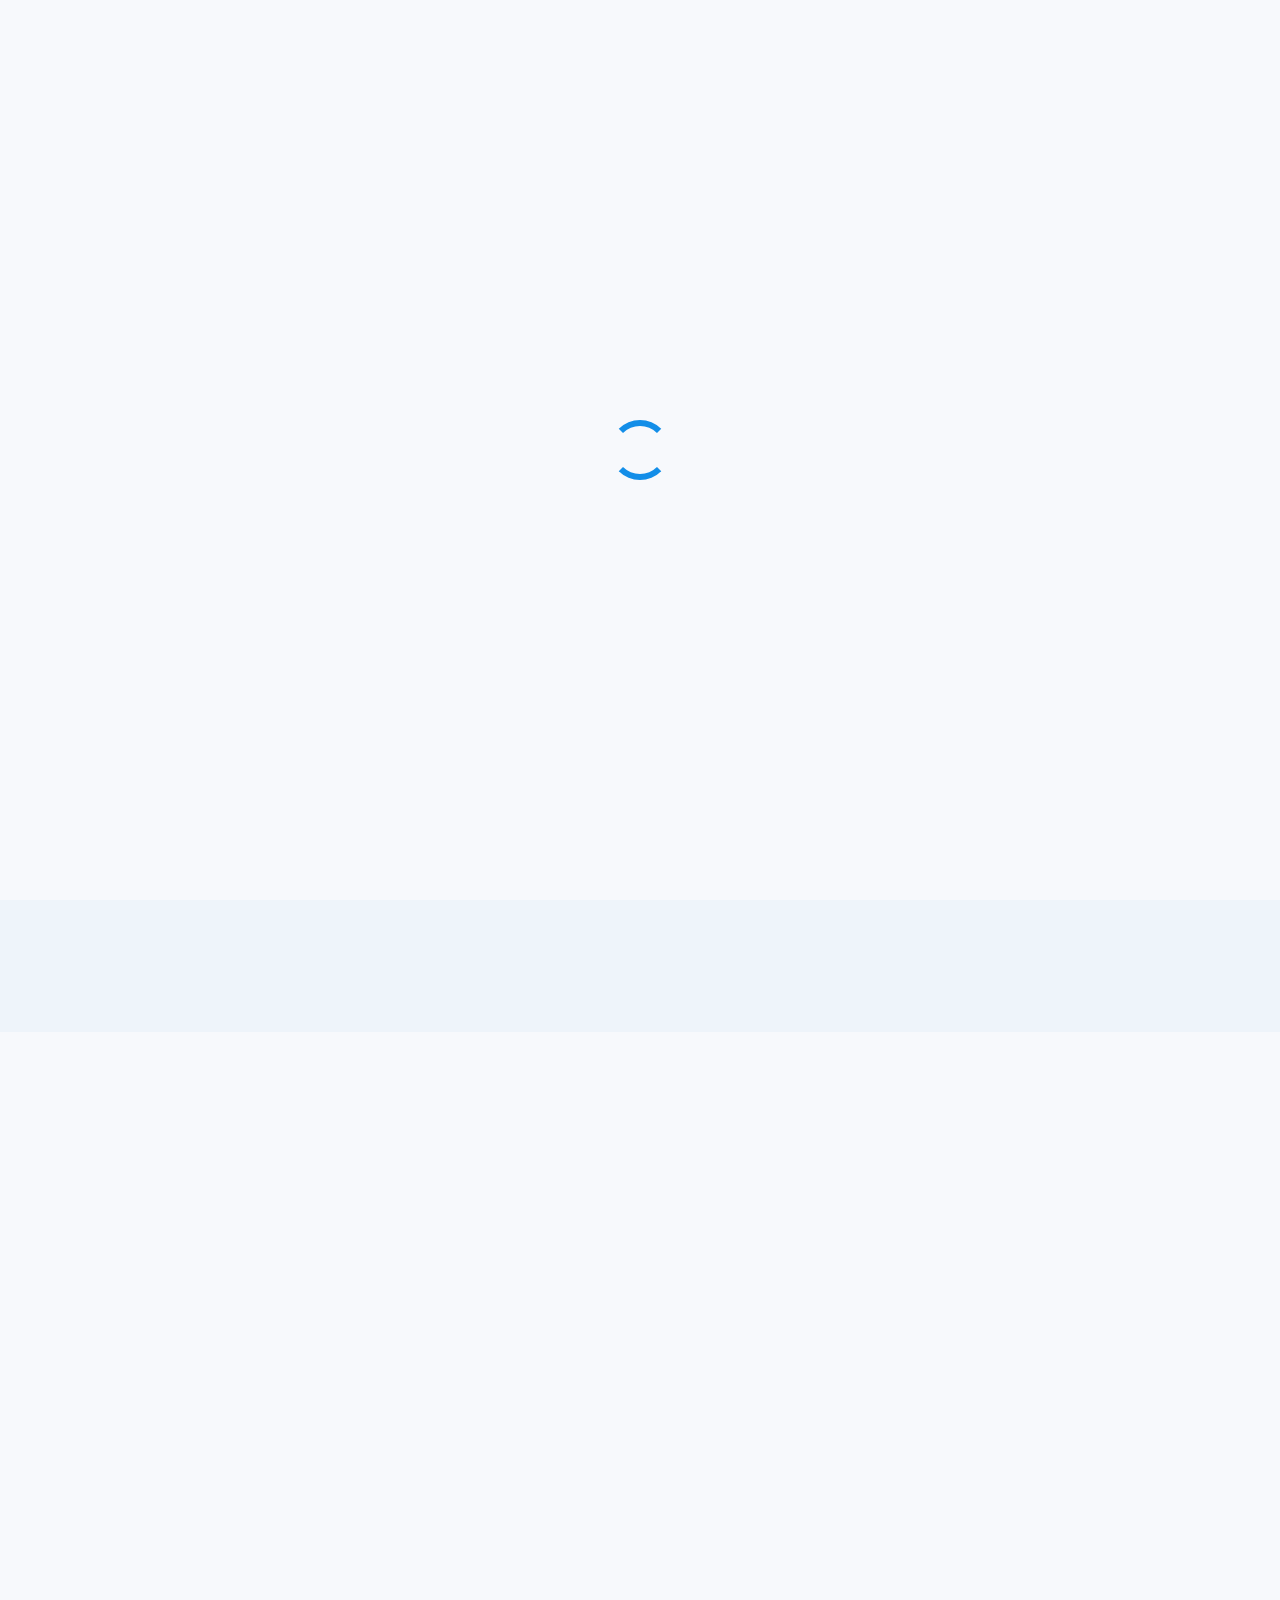
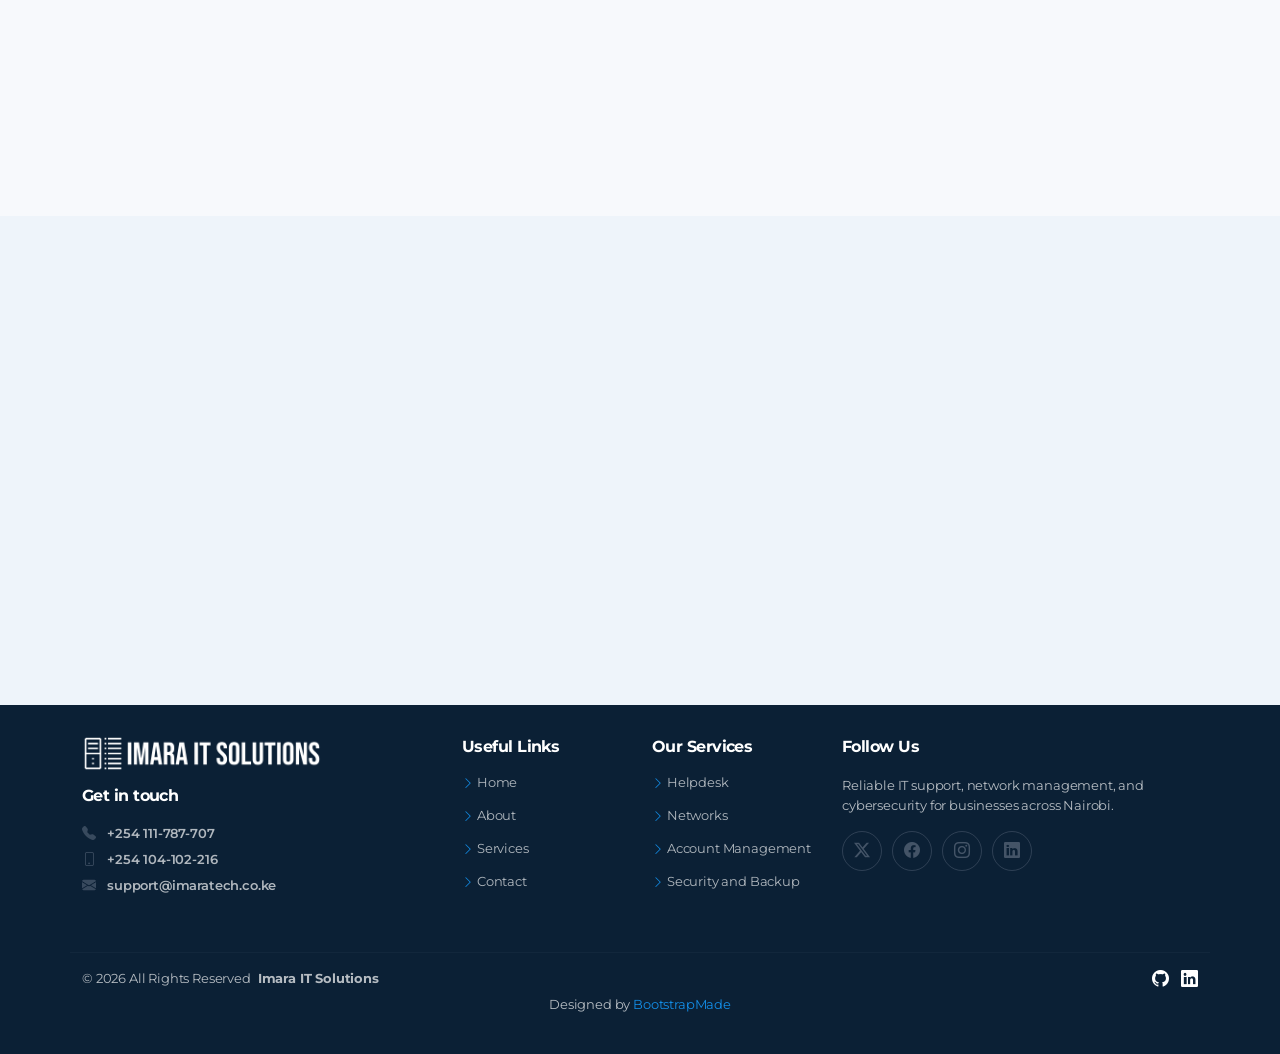
==== index.html @ fda7243f "initial commit" ====
<!DOCTYPE html>
<html lang="en">

<head>
  <meta charset="utf-8">
  <meta content="width=device-width, initial-scale=1.0" name="viewport">
  <title>Imara IT Solutions | IT Support and Managed Services in Nairobi</title>
  <meta name="description" content="Reliable IT support, network setup, user account management, and cybersecurity for Nairobi businesses. Get a free quote today.">
  <meta name="keywords" content="">

  <!-- Favicons -->
  <link href="assets/img/download-white.svg" rel="icon" type="image/svg+xml">
  <link href="assets/img/download-white.svg" rel="apple-touch-icon">

  <!-- Fonts -->
  <link href="https://fonts.googleapis.com" rel="preconnect">
  <link href="https://fonts.gstatic.com" rel="preconnect" crossorigin>
  <link href="https://fonts.googleapis.com/css2?family=Jost:ital,wght@0,100;0,300;0,400;0,500;0,600;0,700;0,800;0,900;1,100;1,300;1,400;1,500;1,600;1,700;1,800;1,900&family=Montserrat:wght@400;500;600;700;800&family=Open+Sans:ital,wght@0,300;0,400;0,500;0,600;0,700;0,800;1,300;1,400;1,500;1,600;1,700;1,800&family=Poppins:ital,wght@0,100;0,200;0,300;0,400;0,500;0,600;0,700;0,800;0,900;1,100;1,200;1,300;1,400;1,500;1,600;1,700;1,800;1,900&display=swap" rel="stylesheet">

  <!-- Vendor CSS Files -->
  <link href="assets/vendor/bootstrap/css/bootstrap.min.css" rel="stylesheet">
  <link href="assets/vendor/bootstrap-icons/bootstrap-icons.css" rel="stylesheet">
  <link href="assets/vendor/aos/aos.css" rel="stylesheet">
  <link href="assets/vendor/glightbox/css/glightbox.min.css" rel="stylesheet">
  <link href="assets/vendor/swiper/swiper-bundle.min.css" rel="stylesheet">

  <!-- Main CSS File -->
  <link href="assets/css/main.css" rel="stylesheet">

  <!-- =======================================================
  * Template Name: Imara IT Solutions
  * Template URL: https://bootstrapmade.com/arsha-free-bootstrap-html-template-corporate/
  * Updated: Feb 22 2025 with Bootstrap v5.3.3
  * Author: Imara IT Solutions
  * License: https://bootstrapmade.com/license/
  ======================================================== -->
</head>

<body class="index-page">

  <header id="header" class="header d-flex align-items-center fixed-top">
    <div class="container-fluid container-xl position-relative d-flex align-items-center">

      <a href="index.html" class="logo d-flex align-items-center me-auto">
        <!-- Uncomment the line below if you also wish to use an image logo -->
        <img src="assets/img/download.png" alt="Imara IT Solutions">
      </a>

      <nav id="navmenu" class="navmenu">
        <ul>
          <li><a href="#hero" class="active">Home</a></li>
          <li><a href="#about">About</a></li>
          <li><a href="#services">Services</a></li>
          <li><a href="equipment.html">Shop</a></li>
          <li><a href="#pricing">Pricing</a></li>
          <li><a href="#team">Team</a></li>
          <li><a href="#faq">FAQ</a></li>
          <li><a href="#contact">Contact</a></li>
        </ul>
        <i class="mobile-nav-toggle d-xl-none bi bi-list"></i>
      </nav>

      <a class="btn-getstarted" href="#contact">Get a Free Quote</a>

    </div>
  </header>

  <main class="main">

    <!-- Hero Section -->
    <section id="hero" class="hero section dark-background">

      <div class="container">
        <div class="row gy-4">
          <div class="col-lg-6 order-2 order-lg-1 d-flex flex-column justify-content-center" data-aos="zoom-out">
            <span class="hero-eyebrow">IT SUPPORT FOR BUSINESSES IN NAIROBI</span>
            <h1>Reliable IT, so your business never stops.</h1>
            <p>Imara IT Solutions keeps your computers, networks, and staff accounts running smoothly. From quick helpdesk fixes to full server management, we handle the technology so you can focus on your customers.</p>
            <div class="d-flex">
              <a href="#contact" class="btn-get-started">Get a Free Quote</a>
              <a href="#services" class="btn-get-started">View Our Services</a>
            </div>
            <div class="hero-trust">✔ Response within 30 minutes &nbsp; ✔ No long-term contracts &nbsp; ✔ Local support team</div>
          </div>
          <div class="col-lg-6 order-1 order-lg-2 hero-img" data-aos="zoom-out" data-aos-delay="200">
            <img src="assets/img/hero-img.png" class="img-fluid animated" alt="">
          </div>
        </div>
      </div>

    </section><!-- /Hero Section -->

    <!-- Stats Section -->
    <section id="clients" class="clients section light-background">

      <div class="container" data-aos="zoom-in">
        <div class="swiper init-swiper stats-swiper" aria-label="Imara IT Solutions statistics">
          <script type="application/json" class="swiper-config">
            {
              "loop": true,
              "speed": 800,
              "autoplay": {
                "delay": 2500,
                "disableOnInteraction": false
              },
              "slidesPerView": 1,
              "spaceBetween": 0,
              "breakpoints": {
                "576": {
                  "slidesPerView": 2
                },
                "992": {
                  "slidesPerView": 4
                }
              }
            }
          </script>
          <div class="swiper-wrapper stats-bar">
            <div class="swiper-slide stat">
              <strong>150+</strong>
              <span>Businesses supported</span>
            </div>
            <div class="swiper-slide stat">
              <strong>98%</strong>
              <span>Issues resolved on first contact</span>
            </div>
            <div class="swiper-slide stat">
              <strong>30 min</strong>
              <span>Average response time</span>
            </div>
            <div class="swiper-slide stat">
              <strong>8 years</strong>
              <span>Of combined experience</span>
            </div>
          </div>
        </div>

      </div>

    </section><!-- /Stats Section -->

    <!-- About Section -->
    <section id="about" class="about section">

      <!-- Section Title -->
      <div class="container section-title" data-aos="fade-up">
        <h2>About Us</h2>
        <h3>Strong IT for strong businesses</h3>
      </div><!-- End Section Title -->

      <div class="container">

        <div class="row">

          <div class="col-12 content" data-aos="fade-up" data-aos-delay="100">
            <p>
              “Imara” is Swahili for strong, and that’s the standard we hold ourselves to. Imara IT Solutions was founded in Nairobi to help small and medium businesses get dependable technology without the cost of a full in-house IT department. </p>
              <p>Whether you run a clinic, a school, a law firm, or a growing retail chain, we take care of your devices, networks, and user accounts, and we explain everything in plain language. No jargon, no surprise bills.
            </p>
            <ul>
              <li><i class="bi bi-check2-circle"></i><b>Reliability: </b><span>   We show up, and we fix things properly the first time.</span></li>
              <li><i class="bi bi-check2-circle"></i> <b>Clarity: </b><span>We communicate clearly and transparently about our services and pricing.</span></li>
              <li><i class="bi bi-check2-circle"></i> <b>Expertise: </b><span>Our team has the knowledge and experience to handle any IT challenge.</span></li>
            </ul>
            <p><b>Mission: </b> Our mission is to provide reliable, affordable, and secure IT solutions to every small and medium business in Kenya.</p>
            <a href="#" class="read-more"><span>Read More</span><i class="bi bi-arrow-right"></i></a>
          </div>

        </div>

      </div>

    </section><!-- /About Section -->

    <!-- Why Us Section -->
    <section id="why-us" class="section why-us light-background" data-builder="section">

      <div class="container-fluid">

        <div class="row gy-4">

          <div class="col-12 d-flex flex-column justify-content-center">

            <div class="content px-xl-5" data-aos="fade-up" data-aos-delay="100">
              <span class="eyebrow">THE IMARA DIFFERENCE</span>
              <h3><strong>Why businesses trust Imara</strong></h3>
              <p>Dependable technology support that keeps your team productive, your data protected, and your business moving forward.</p>
            </div>

            <div class="trust-highlight px-xl-5" data-aos="fade-up" data-aos-delay="150">
              <strong>150+</strong>
              <span>businesses supported with practical, human IT help</span>
            </div>

            <div class="trust-grid px-xl-5" data-aos="fade-up" data-aos-delay="200">
              <div class="trust-card">
                <i class="bi bi-lightning-charge"></i>
                <div><h4>Fast response</h4><p>Urgent issues answered within 30 minutes.</p></div>
              </div>
              <div class="trust-card">
                <i class="bi bi-patch-check"></i>
                <div><h4>Certified technicians</h4><p>Qualified specialists you can rely on.</p></div>
              </div>
              <div class="trust-card">
                <i class="bi bi-receipt"></i>
                <div><h4>Clear pricing</h4><p>Fixed monthly plans with no hidden charges.</p></div>
              </div>
              <div class="trust-card">
                <i class="bi bi-geo-alt"></i>
                <div><h4>Local support</h4><p>Nairobi-based help, online or on-site.</p></div>
              </div>
              <div class="trust-card">
                <i class="bi bi-wallet2"></i>
                <div><h4>Flexible payment</h4><p>Pay by M-Pesa, bank transfer, or invoice.</p></div>
              </div>
              <div class="trust-card">
                <i class="bi bi-shield-lock"></i>
                <div><h4>Security first</h4><p>Least-access principles built into every setup.</p></div>
              </div>
            </div>

          </div>
        </div>

      </div>

    </section><!-- /Why Us Section -->

    <!-- Skills Section -->
    <section id="skills" class="skills section">

      <div class="container" data-aos="fade-up" data-aos-delay="100">

        <div class="row">

          <div class="col-lg-6 d-flex align-items-center">
            <img src="assets/img/illustration/illustration-10.webp" class="img-fluid" alt="">
          </div>

          <div class="col-lg-6 pt-4 pt-lg-0 content">

            <h3>Voluptatem dignissimos provident quasi corporis voluptas</h3>
            <p class="fst-italic">
              Lorem ipsum dolor sit amet, consectetur adipiscing elit, sed do eiusmod tempor incididunt ut labore et dolore magna aliqua.
            </p>

            <div class="skills-content skills-animation">

              <div class="progress">
                <span class="skill"><span>HTML</span> <i class="val">100%</i></span>
                <div class="progress-bar-wrap">
                  <div class="progress-bar" role="progressbar" aria-valuenow="100" aria-valuemin="0" aria-valuemax="100"></div>
                </div>
              </div><!-- End Skills Item -->

              <div class="progress">
                <span class="skill"><span>CSS</span> <i class="val">90%</i></span>
                <div class="progress-bar-wrap">
                  <div class="progress-bar" role="progressbar" aria-valuenow="90" aria-valuemin="0" aria-valuemax="100"></div>
                </div>
              </div><!-- End Skills Item -->

              <div class="progress">
                <span class="skill"><span>JavaScript</span> <i class="val">75%</i></span>
                <div class="progress-bar-wrap">
                  <div class="progress-bar" role="progressbar" aria-valuenow="75" aria-valuemin="0" aria-valuemax="100"></div>
                </div>
              </div><!-- End Skills Item -->

              <div class="progress">
                <span class="skill"><span>Photoshop</span> <i class="val">55%</i></span>
                <div class="progress-bar-wrap">
                  <div class="progress-bar" role="progressbar" aria-valuenow="55" aria-valuemin="0" aria-valuemax="100"></div>
                </div>
              </div><!-- End Skills Item -->

            </div>

          </div>
        </div>

      </div>

    </section><!-- /Skills Section -->

    <!-- Services Section -->
    <section id="services" class="services section light-background">

      <!-- Section Title -->
      <div class="container section-title" data-aos="fade-up">
        <h2>What we do</h2>
        <p>Everything your business needs to stay online, secure, and productive.</p>
      </div><!-- End Section Title -->

      <div class="container">

        <div class="row gy-4 justify-content-center">

          <div class="col-xl-3 col-md-6 d-flex" data-aos="fade-up" data-aos-delay="100">
            <div class="service-item position-relative">
              <div class="service-image"><img src="assets/img/services/helpdesk.jpg" alt="IT support specialist helping a client" loading="lazy"></div>
              <div class="icon"><i class="bi bi-activity icon"></i></div>
              <h4><a href="#contact" class="stretched-link">Helpdesk and Remote Support</a></h4>
              <p>Fast help for your staff by phone, WhatsApp, or remote connection.</p>
            </div>
          </div><!-- End Service Item -->

          <div class="col-xl-3 col-md-6 d-flex" data-aos="fade-up" data-aos-delay="200">
            <div class="service-item position-relative">
              <div class="service-image"><img src="assets/img/services/network.jpg" alt="Network equipment and connectivity cables" loading="lazy"></div>
              <div class="icon"><i class="bi bi-bounding-box-circles icon"></i></div>
              <h4><a href="#contact" class="stretched-link">Network Setup and Wi-Fi</a></h4>
              <p>Reliable office networks, secure Wi-Fi, cabling, routers, and switches.</p>
            </div>
          </div><!-- End Service Item -->

          <div class="col-xl-3 col-md-6 d-flex" data-aos="fade-up" data-aos-delay="300">
            <div class="service-item position-relative">
              <div class="service-image"><img src="assets/img/services/account-management.jpg" alt="Professional working securely on a laptop" loading="lazy"></div>
              <div class="icon"><i class="bi bi-calendar4-week icon"></i></div>
              <h4><a href="#contact" class="stretched-link">User Account Management</a></h4>
              <p>We manage accounts, passwords, permissions, and access for every staff member.</p>
            </div>
          </div><!-- End Service Item -->

          <div class="col-xl-3 col-md-6 d-flex" data-aos="fade-up" data-aos-delay="400">
            <div class="service-item position-relative">
              <div class="service-image"><img src="assets/img/services/backup.jpg" alt="Data storage and backup technology" loading="lazy"></div>
              <div class="icon"><i class="bi bi-broadcast icon"></i></div>
              <h4><a href="#contact" class="stretched-link">Security and Backup</a></h4>
              <p>We harden systems, protect data, and prepare tested recovery plans.</p>
            </div>
          </div><!-- End Service Item -->

          <div class="col-xl-3 col-md-6 d-flex" data-aos="fade-up" data-aos-delay="500">
            <div class="service-item position-relative">
              <div class="service-image"><img src="assets/img/services/server.jpg" alt="Server racks in a data centre" loading="lazy"></div>
              <div class="icon"><i class="bi bi-server icon"></i></div>
              <h4><a href="#contact" class="stretched-link">Server and Active Directory Administration</a></h4>
              <p>Setup, monitoring, maintenance, updates, and regular health checks.</p>
            </div>
          </div><!-- End Service Item -->

          <div class="col-xl-3 col-md-6 d-flex" data-aos="fade-up" data-aos-delay="600">
            <div class="service-item position-relative">
              <div class="service-image"><img src="assets/img/services/security.jpg" alt="Cybersecurity access and protection" loading="lazy"></div>
              <div class="icon"><i class="bi bi-shield-check icon"></i></div>
              <h4><a href="#contact" class="stretched-link">Security Audits and Hardening</a></h4>
              <p>We find weak spots before attackers do and fix them with practical guidance.</p>
            </div>
          </div><!-- End Service Item -->

          <div class="col-xl-3 col-md-6 d-flex" data-aos="fade-up" data-aos-delay="700">
            <div class="service-item position-relative">
              <div class="service-image"><img src="assets/img/services/hardware.jpg" alt="Laptop hardware ready for maintenance" loading="lazy"></div>
              <div class="icon"><i class="bi bi-tools icon"></i></div>
              <h4><a href="#contact" class="stretched-link">Hardware Repair and Maintenance</a></h4>
              <p>Repairs, upgrades, and scheduled servicing for business devices and printers.</p>
            </div>
          </div><!-- End Service Item -->

        </div>

      </div>

    </section><!-- /Services Section -->

    <!-- Work Process Section -->
    <section id="work-process" class="work-process section">

      <!-- Section Title -->
      <div class="container section-title" data-aos="fade-up">
        <h2>Getting started is simple</h2>
        <p>We make it easy to get dependable IT support.</p>
      </div><!-- End Section Title -->

      <div class="container" data-aos="fade-up" data-aos-delay="100">

        <div class="row gy-5">

          <div class="col-lg-4" data-aos="fade-up" data-aos-delay="200">
            <div class="steps-item">
              <div class="steps-image">
                <img src="assets/img/steps/steps-1.webp" alt="Step 1" class="img-fluid" loading="lazy">
              </div>
              <div class="steps-content">
                <div class="steps-number">01</div>
                <h3>Tell us what you need</h3>
                <p>Fill in the quote form or call us for a free consultation.</p>
                <div class="steps-features">
                  <div class="feature-item">
                    <i class="bi bi-check-circle"></i>
                    <span>Free consultation</span>
                  </div>
                  <div class="feature-item">
                    <i class="bi bi-check-circle"></i>
                    <span>Quote form</span>
                  </div>
                  <div class="feature-item">
                    <i class="bi bi-check-circle"></i>
                    <span>Business needs</span>
                  </div>
                </div>
              </div>
            </div><!-- End Steps Item -->
          </div>

          <div class="col-lg-4" data-aos="fade-up" data-aos-delay="300">
            <div class="steps-item">
              <div class="steps-image">
                <img src="assets/img/steps/steps-2.webp" alt="Step 2" class="img-fluid" loading="lazy">
              </div>
              <div class="steps-content">
                <div class="steps-number">02</div>
                <h3>We assess your setup</h3>
                <p>A technician reviews your devices, network, and risks at no cost.</p>
                <div class="steps-features">
                  <div class="feature-item">
                    <i class="bi bi-check-circle"></i>
                    <span>Devices</span>
                  </div>
                  <div class="feature-item">
                    <i class="bi bi-check-circle"></i>
                    <span>Network</span>
                  </div>
                  <div class="feature-item">
                    <i class="bi bi-check-circle"></i>
                    <span>Risks</span>
                  </div>
                </div>
              </div>
            </div><!-- End Steps Item -->
          </div>

          <div class="col-lg-4" data-aos="fade-up" data-aos-delay="400">
            <div class="steps-item">
              <div class="steps-image">
                <img src="assets/img/steps/steps-3.webp" alt="Step 3" class="img-fluid" loading="lazy">
              </div>
              <div class="steps-content">
                <div class="steps-number">03</div>
                <h3>We take over the IT</h3>
                <p>You get a clear plan and fixed monthly pricing, then we handle setup, support, and monitoring.</p>
                <div class="steps-features">
                  <div class="feature-item">
                    <i class="bi bi-check-circle"></i>
                    <span>Written plan</span>
                  </div>
                  <div class="feature-item">
                    <i class="bi bi-check-circle"></i>
                    <span>Support</span>
                  </div>
                  <div class="feature-item">
                    <i class="bi bi-check-circle"></i>
                    <span>Monitoring</span>
                  </div>
                </div>
              </div>
            </div><!-- End Steps Item -->
          </div>

        </div>

      </div>

    </section><!-- /Work Process Section -->

    <!-- Call To Action Section -->
    <section id="call-to-action" class="call-to-action section dark-background">

      <img src="assets/img/bg/bg-8.webp" alt="">

      <div class="container">

        <div class="row" data-aos="zoom-in" data-aos-delay="100">
          <div class="col-xl-9 text-center text-xl-start">
            <h3>Ready for IT you can rely on?</h3>
            <p>Book a free IT assessment and find out where your business can improve.</p>
          </div>
          <div class="col-xl-3 cta-btn-container text-center">
            <a class="cta-btn align-middle" href="#contact">Request Your Free Assessment</a>
          </div>
        </div>

      </div>

    </section><!-- /Call To Action Section -->

    <!-- Portfolio Section -->
    <section id="portfolio" class="portfolio section">

      <!-- Section Title -->
      <div class="container section-title" data-aos="fade-up">
        <h2>Portfolio</h2>
        <p>Tell us about your business and we'll reply within one working day.</p>
      </div><!-- End Section Title -->

      <div class="container">

        <div class="isotope-layout" data-default-filter="*" data-layout="masonry" data-sort="original-order">

          <ul class="portfolio-filters isotope-filters" data-aos="fade-up" data-aos-delay="100">
            <li data-filter="*" class="filter-active">All</li>
            <li data-filter=".filter-app">App</li>
            <li data-filter=".filter-product">Card</li>
            <li data-filter=".filter-branding">Web</li>
          </ul><!-- End Portfolio Filters -->

          <div class="row gy-4 isotope-container" data-aos="fade-up" data-aos-delay="200">

            <div class="col-lg-4 col-md-6 portfolio-item isotope-item filter-app">
              <img src="assets/img/portfolio/portfolio-portrait-1.webp" class="img-fluid" alt="">
              <div class="portfolio-info">
                <h4>App 1</h4>
                <p>Lorem ipsum, dolor sit</p>
                <a href="assets/img/portfolio/portfolio-portrait-1.webp" title="App 1" data-gallery="portfolio-gallery-app" class="glightbox preview-link"><i class="bi bi-zoom-in"></i></a>
                <a href="portfolio-details.html" title="More Details" class="details-link"><i class="bi bi-link-45deg"></i></a>
              </div>
            </div><!-- End Portfolio Item -->

            <div class="col-lg-4 col-md-6 portfolio-item isotope-item filter-product">
              <img src="assets/img/portfolio/portfolio-1.webp" class="img-fluid" alt="">
              <div class="portfolio-info">
                <h4>Product 1</h4>
                <p>Lorem ipsum, dolor sit</p>
                <a href="assets/img/portfolio/portfolio-1.webp" title="Product 1" data-gallery="portfolio-gallery-product" class="glightbox preview-link"><i class="bi bi-zoom-in"></i></a>
                <a href="portfolio-details.html" title="More Details" class="details-link"><i class="bi bi-link-45deg"></i></a>
              </div>
            </div><!-- End Portfolio Item -->

            <div class="col-lg-4 col-md-6 portfolio-item isotope-item filter-branding">
              <img src="assets/img/portfolio/portfolio-3.webp" class="img-fluid" alt="">
              <div class="portfolio-info">
                <h4>Branding 1</h4>
                <p>Lorem ipsum, dolor sit</p>
                <a href="assets/img/portfolio/portfolio-3.webp" title="Branding 1" data-gallery="portfolio-gallery-branding" class="glightbox preview-link"><i class="bi bi-zoom-in"></i></a>
                <a href="portfolio-details.html" title="More Details" class="details-link"><i class="bi bi-link-45deg"></i></a>
              </div>
            </div><!-- End Portfolio Item -->

            <div class="col-lg-4 col-md-6 portfolio-item isotope-item filter-app">
              <img src="assets/img/portfolio/portfolio-4.webp" class="img-fluid" alt="">
              <div class="portfolio-info">
                <h4>App 2</h4>
                <p>Lorem ipsum, dolor sit</p>
                <a href="assets/img/portfolio/portfolio-4.webp" title="App 2" data-gallery="portfolio-gallery-app" class="glightbox preview-link"><i class="bi bi-zoom-in"></i></a>
                <a href="portfolio-details.html" title="More Details" class="details-link"><i class="bi bi-link-45deg"></i></a>
              </div>
            </div><!-- End Portfolio Item -->

            <div class="col-lg-4 col-md-6 portfolio-item isotope-item filter-product">
              <img src="assets/img/portfolio/portfolio-portrait-2.webp" class="img-fluid" alt="">
              <div class="portfolio-info">
                <h4>Product 2</h4>
                <p>Lorem ipsum, dolor sit</p>
                <a href="assets/img/portfolio/portfolio-portrait-2.webp" title="Product 2" data-gallery="portfolio-gallery-product" class="glightbox preview-link"><i class="bi bi-zoom-in"></i></a>
                <a href="portfolio-details.html" title="More Details" class="details-link"><i class="bi bi-link-45deg"></i></a>
              </div>
            </div><!-- End Portfolio Item -->

            <div class="col-lg-4 col-md-6 portfolio-item isotope-item filter-branding">
              <img src="assets/img/portfolio/portfolio-portrait-3.webp" class="img-fluid" alt="">
              <div class="portfolio-info">
                <h4>Branding 2</h4>
                <p>Lorem ipsum, dolor sit</p>
                <a href="assets/img/portfolio/portfolio-portrait-3.webp" title="Branding 2" data-gallery="portfolio-gallery-branding" class="glightbox preview-link"><i class="bi bi-zoom-in"></i></a>
                <a href="portfolio-details.html" title="More Details" class="details-link"><i class="bi bi-link-45deg"></i></a>
              </div>
            </div><!-- End Portfolio Item -->

            <div class="col-lg-4 col-md-6 portfolio-item isotope-item filter-app">
              <img src="assets/img/portfolio/portfolio-7.webp" class="img-fluid" alt="">
              <div class="portfolio-info">
                <h4>App 3</h4>
                <p>Lorem ipsum, dolor sit</p>
                <a href="assets/img/portfolio/portfolio-7.webp" title="App 3" data-gallery="portfolio-gallery-app" class="glightbox preview-link"><i class="bi bi-zoom-in"></i></a>
                <a href="portfolio-details.html" title="More Details" class="details-link"><i class="bi bi-link-45deg"></i></a>
              </div>
            </div><!-- End Portfolio Item -->

            <div class="col-lg-4 col-md-6 portfolio-item isotope-item filter-product">
              <img src="assets/img/portfolio/portfolio-8.webp" class="img-fluid" alt="">
              <div class="portfolio-info">
                <h4>Product 3</h4>
                <p>Lorem ipsum, dolor sit</p>
                <a href="assets/img/portfolio/portfolio-8.webp" title="Product 3" data-gallery="portfolio-gallery-product" class="glightbox preview-link"><i class="bi bi-zoom-in"></i></a>
                <a href="portfolio-details.html" title="More Details" class="details-link"><i class="bi bi-link-45deg"></i></a>
              </div>
            </div><!-- End Portfolio Item -->

            <div class="col-lg-4 col-md-6 portfolio-item isotope-item filter-branding">
              <img src="assets/img/portfolio/portfolio-9.webp" class="img-fluid" alt="">
              <div class="portfolio-info">
                <h4>Branding 3</h4>
                <p>Lorem ipsum, dolor sit</p>
                <a href="assets/img/portfolio/portfolio-9.webp" title="Branding 2" data-gallery="portfolio-gallery-branding" class="glightbox preview-link"><i class="bi bi-zoom-in"></i></a>
                <a href="portfolio-details.html" title="More Details" class="details-link"><i class="bi bi-link-45deg"></i></a>
              </div>
            </div><!-- End Portfolio Item -->

          </div><!-- End Portfolio Container -->

        </div>

      </div>

    </section><!-- /Portfolio Section -->

    <!-- Team Section -->
    <section id="team" class="team section">

      <!-- Section Title -->
      <div class="container section-title" data-aos="fade-up">
        <h2>Meet the people behind your IT</h2>
        <p>A small, dedicated team that treats your business like its own.</p>
      </div><!-- End Section Title -->

      <div class="container">

        <div class="row gy-4">

          <div class="col-lg-6" data-aos="fade-up" data-aos-delay="100">
            <div class="team-member d-flex align-items-start">
              <div class="pic"><img src="assets/img/person/person-m-7.webp" class="img-fluid" alt=""></div>
              <div class="member-info">
                <h4>Daniel Otieno</h4>
                <span>Founder and Lead Systems Engineer</span>
                <p>Over 10 years in network and server administration. Daniel leads every client onboarding.</p>
                <div class="social">
                  <a href=""><i class="bi bi-twitter-x"></i></a>
                  <a href=""><i class="bi bi-facebook"></i></a>
                  <a href=""><i class="bi bi-instagram"></i></a>
                  <a href=""> <i class="bi bi-linkedin"></i> </a>
                </div>
              </div>
            </div>
          </div><!-- End Team Member -->

          <div class="col-lg-6" data-aos="fade-up" data-aos-delay="200">
            <div class="team-member d-flex align-items-start">
              <div class="pic"><img src="assets/img/person/person-f-8.webp" class="img-fluid" alt=""></div>
              <div class="member-info">
                <h4>Grace Wanjiru</h4>
                <span>Security and Access Specialist</span>
                <p>Grace manages identity and access control, security audits, and staff training.</p>
                <div class="social">
                  <a href=""><i class="bi bi-twitter-x"></i></a>
                  <a href=""><i class="bi bi-facebook"></i></a>
                  <a href=""><i class="bi bi-instagram"></i></a>
                  <a href=""> <i class="bi bi-linkedin"></i> </a>
                </div>
              </div>
            </div>
          </div><!-- End Team Member -->

          <div class="col-lg-6" data-aos="fade-up" data-aos-delay="300">
            <div class="team-member d-flex align-items-start">
              <div class="pic"><img src="assets/img/person/person-m-6.webp" class="img-fluid" alt=""></div>
              <div class="member-info">
                <h4>Brian Kamau</h4>
                <span>Helpdesk Team Lead</span>
                <p>Brian and his team are the friendly voices that solve your problems quickly.</p>
                <div class="social">
                  <a href=""><i class="bi bi-twitter-x"></i></a>
                  <a href=""><i class="bi bi-facebook"></i></a>
                  <a href=""><i class="bi bi-instagram"></i></a>
                  <a href=""> <i class="bi bi-linkedin"></i> </a>
                </div>
              </div>
            </div>
          </div><!-- End Team Member -->

          <div class="col-lg-6" data-aos="fade-up" data-aos-delay="400">
            <div class="team-member d-flex align-items-start">
              <div class="pic"><img src="assets/img/person/person-f-4.webp" class="img-fluid" alt=""></div>
              <div class="member-info">
                <h4>Faith Achieng</h4>
                <span>Client Success Manager</span>
                <p>Faith makes sure every client gets the right plan and a smooth experience.</p>
                <div class="social">
                  <a href=""><i class="bi bi-twitter-x"></i></a>
                  <a href=""><i class="bi bi-facebook"></i></a>
                  <a href=""><i class="bi bi-instagram"></i></a>
                  <a href=""> <i class="bi bi-linkedin"></i> </a>
                </div>
              </div>
            </div>
          </div><!-- End Team Member -->

        </div>

      </div>

    </section><!-- /Team Section -->

    <!-- Pricing Section -->
    <section id="pricing" class="pricing section light-background">

      <!-- Section Title -->
      <div class="container section-title" data-aos="fade-up">
        <h2>Simple monthly plans</h2>
        <p>Choose the support level that fits your team. Upgrade or cancel any time.</p>
      </div><!-- End Section Title -->

      <div class="container">

        <div class="row gy-4">

          <div class="col-lg-4" data-aos="zoom-in" data-aos-delay="100">
            <div class="pricing-item">
              <h3>Basic</h3>
              <h4><sup>KES </sup>8,000<span> / month</span></h4>
              <ul>
                <li><i class="bi bi-check"></i> <span>Helpdesk support (business hours)</span></li>
                <li><i class="bi bi-check"></i> <span>Remote support</span></li>
                <li><i class="bi bi-check"></i> <span>User account management</span></li>
                <li><i class="bi bi-check"></i> <span>Monthly system health check</span></li>
                <li><i class="bi bi-check"></i> <span>Email and WhatsApp support</span></li>
              </ul>
              <a href="#contact" class="buy-btn">Choose Basic</a>
            </div>
          </div><!-- End Pricing Item -->

          <div class="col-lg-4" data-aos="zoom-in" data-aos-delay="200">
            <div class="pricing-item featured">
              <h3>Business</h3>
              <h4><sup>KES </sup>25,000<span> / month</span></h4>
              <ul>
                <li><i class="bi bi-check"></i> <span>Everything in Basic</span></li>
                <li><i class="bi bi-check"></i> <span>24/7 emergency support</span></li>
                <li><i class="bi bi-check"></i> <span>Server and Active Directory management</span></li>
                <li><i class="bi bi-check"></i> <span>Daily cloud backups</span></li>
                <li><i class="bi bi-check"></i> <span>Quarterly security audit</span></li>
              </ul>
              <a href="#contact" class="buy-btn">Choose Business</a>
            </div>
          </div><!-- End Pricing Item -->

          <div class="col-lg-4" data-aos="zoom-in" data-aos-delay="300">
            <div class="pricing-item">
              <h3>Enterprise</h3>
              <h4>Custom<span> pricing</span></h4>
              <ul>
                <li><i class="bi bi-check"></i> <span>Everything in Business</span></li>
                <li><i class="bi bi-check"></i> <span>Dedicated account technician</span></li>
                <li><i class="bi bi-check"></i> <span>Unlimited on-site support</span></li>
                <li><i class="bi bi-check"></i> <span>Advanced security monitoring</span></li>
                <li><i class="bi bi-check"></i> <span>Disaster recovery planning</span></li>
              </ul>
              <a href="#contact" class="buy-btn">Contact Us</a>
            </div>
          </div><!-- End Pricing Item -->

        </div>

      </div>

    </section><!-- /Pricing Section -->

    <!-- Testimonials Section -->
    <section id="testimonials" class="testimonials section">

      <!-- Section Title -->
      <div class="container section-title" data-aos="fade-up">
        <h2>What our clients say</h2>
        <p>Businesses that rely on Imara for dependable technology support.</p>
      </div><!-- End Section Title -->

      <div class="container" data-aos="fade-up" data-aos-delay="100">

        <div class="swiper init-swiper">
          <script type="application/json" class="swiper-config">
            {
              "loop": true,
              "speed": 600,
              "autoplay": {
                "delay": 5000
              },
              "slidesPerView": "auto",
              "pagination": {
                "el": ".swiper-pagination",
                "type": "bullets",
                "clickable": true
              }
            }
          </script>
          <div class="swiper-wrapper">

            <div class="swiper-slide">
              <div class="testimonial-item">
                <img src="assets/img/person/person-m-9.webp" class="testimonial-img" alt="">
                <h3>Mercy Njeri</h3>
                <h4>Operations Manager, Sunrise Dental Clinic</h4>
                <div class="stars">
                  <i class="bi bi-star-fill"></i><i class="bi bi-star-fill"></i><i class="bi bi-star-fill"></i><i class="bi bi-star-fill"></i><i class="bi bi-star-fill"></i>
                </div>
                <p>
                  <i class="bi bi-quote quote-icon-left"></i>
                  <span>Since moving to Imara, our network hasn't gone down once. Before, we lost hours every week. Now I don't even think about IT.</span>
                  <i class="bi bi-quote quote-icon-right"></i>
                </p>
              </div>
            </div><!-- End testimonial item -->

            <div class="swiper-slide">
              <div class="testimonial-item">
                <img src="assets/img/person/person-f-5.webp" class="testimonial-img" alt="">
                <h3>Peter Mwangi</h3>
                <h4>Director, Mwangi and Associates Advocates</h4>
                <div class="stars">
                  <i class="bi bi-star-fill"></i><i class="bi bi-star-fill"></i><i class="bi bi-star-fill"></i><i class="bi bi-star-fill"></i><i class="bi bi-star-fill"></i>
                </div>
                <p>
                  <i class="bi bi-quote quote-icon-left"></i>
                  <span>When a staff member left, their access was removed the same day. That peace of mind is worth every shilling.</span>
                  <i class="bi bi-quote quote-icon-right"></i>
                </p>
              </div>
            </div><!-- End testimonial item -->

            <div class="swiper-slide">
              <div class="testimonial-item">
                <img src="assets/img/person/person-f-12.webp" class="testimonial-img" alt="">
                <h3>Amina Hassan</h3>
                <h4>Owner, BrightPath Learning Centre</h4>
                <div class="stars">
                  <i class="bi bi-star-fill"></i><i class="bi bi-star-fill"></i><i class="bi bi-star-fill"></i><i class="bi bi-star-fill"></i><i class="bi bi-star-fill"></i>
                </div>
                <p>
                  <i class="bi bi-quote quote-icon-left"></i>
                  <span>They set up our whole office in a weekend, and we were working normally on Monday morning. Highly professional.</span>
                  <i class="bi bi-quote quote-icon-right"></i>
                </p>
              </div>
            </div><!-- End testimonial item -->

            <div class="swiper-slide">
              <div class="testimonial-item">
                <img src="assets/img/person/person-m-12.webp" class="testimonial-img" alt="">
                <h3>Imara Client</h3>
                <h4>Nairobi business owner</h4>
                <div class="stars">
                  <i class="bi bi-star-fill"></i><i class="bi bi-star-fill"></i><i class="bi bi-star-fill"></i><i class="bi bi-star-fill"></i><i class="bi bi-star-fill"></i>
                </div>
                <p>
                  <i class="bi bi-quote quote-icon-left"></i>
                  <span>Reliable support, clear pricing, and a team that explains every solution in plain language.</span>
                  <i class="bi bi-quote quote-icon-right"></i>
                </p>
              </div>
            </div><!-- End testimonial item -->

            <div class="swiper-slide">
              <div class="testimonial-item">
                <img src="assets/img/person/person-m-13.webp" class="testimonial-img" alt="">
                <h3>Imara Client</h3>
                <h4>Business manager</h4>
                <div class="stars">
                  <i class="bi bi-star-fill"></i><i class="bi bi-star-fill"></i><i class="bi bi-star-fill"></i><i class="bi bi-star-fill"></i><i class="bi bi-star-fill"></i>
                </div>
                <p>
                  <i class="bi bi-quote quote-icon-left"></i>
                  <span>Our systems are monitored, backed up, and protected so we can focus on serving our customers.</span>
                  <i class="bi bi-quote quote-icon-right"></i>
                </p>
              </div>
            </div><!-- End testimonial item -->

          </div>
          <div class="swiper-pagination"></div>
        </div>

      </div>

    </section><!-- /Testimonials Section -->

    <!-- Faq 2 Section -->
    <section id="faq" class="faq-2 section light-background">

      <!-- Section Title -->
      <div class="container section-title" data-aos="fade-up">
        <h2>Frequently asked questions</h2>
        <p>Answers to common questions about Imara IT Solutions.</p>
      </div><!-- End Section Title -->

      <div class="container">

        <div class="row justify-content-center">

          <div class="col-lg-10">

            <div class="faq-container">

              <div class="faq-item faq-active" data-aos="fade-up" data-aos-delay="200">
                <i class="faq-icon bi bi-question-circle"></i>
                <h3>Do I need a contract?</h3>
                <div class="faq-content">
                  <p>No. Our plans are month-to-month, and you can upgrade, downgrade, or cancel with 30 days' notice.</p>
                </div>
                <i class="faq-toggle bi bi-chevron-right"></i>
              </div><!-- End Faq item-->

              <div class="faq-item" data-aos="fade-up" data-aos-delay="300">
                <i class="faq-icon bi bi-question-circle"></i>
                <h3>How fast will you respond to a problem?</h3>
                <div class="faq-content">
                  <p>Within 30 minutes during business hours. Business and Enterprise clients also get 24/7 emergency support.</p>
                </div>
                <i class="faq-toggle bi bi-chevron-right"></i>
              </div><!-- End Faq item-->

              <div class="faq-item" data-aos="fade-up" data-aos-delay="400">
                <i class="faq-icon bi bi-question-circle"></i>
                <h3>Can you support us if we already have an IT person?</h3>
                <div class="faq-content">
                  <p>Yes. We can work alongside your existing staff, covering after-hours support, security, or specialist projects.</p>
                </div>
                <i class="faq-toggle bi bi-chevron-right"></i>
              </div><!-- End Faq item-->

              <div class="faq-item" data-aos="fade-up" data-aos-delay="500">
                <i class="faq-icon bi bi-question-circle"></i>
                <h3>What happens if we lose our data?</h3>
                <div class="faq-content">
                  <p>We restore your systems from clean backups and help close the gap that caused the problem.</p>
                </div>
                <i class="faq-toggle bi bi-chevron-right"></i>
              </div><!-- End Faq item-->

              <div class="faq-item" data-aos="fade-up" data-aos-delay="600">
                <i class="faq-icon bi bi-question-circle"></i>
                <h3>Do you work outside Nairobi?</h3>
                <div class="faq-content">
                  <p>We offer remote support across Kenya and on-site visits in Nairobi and surrounding areas.</p>
                </div>
                <i class="faq-toggle bi bi-chevron-right"></i>
              </div><!-- End Faq item-->

            </div>

          </div>

        </div>

      </div>

    </section><!-- /Faq 2 Section -->

    <!-- Subscribe Section -->
    <section id="subscribe" class="subscribe section">
      <div class="container" data-aos="fade-up" data-aos-delay="100">
        <div class="row gy-4 justify-content-between align-items-center">
          <div class="col-lg-6">
            <div class="cta-content" data-aos="fade-up" data-aos-delay="200">
              <h2>Subscribe to our newsletter</h2>
              <p>Proin eget tortor risus. Mauris blandit aliquet elit, eget tincidunt nibh pulvinar a. Curabitur aliquet quam id dui posuere blandit.</p>
              <form action="forms/newsletter.php" method="post" class="php-email-form cta-form" data-aos="fade-up" data-aos-delay="300">
                <div class="input-group mb-3">
                  <input type="email" class="form-control" placeholder="Email address..." aria-label="Email address" aria-describedby="button-subscribe">
                  <button class="btn btn-primary" type="submit" id="button-subscribe">Subscribe</button>
                </div>
                <div class="loading">Loading</div>
                <div class="error-message"></div>
                <div class="sent-message">Your subscription request has been sent. Thank you!</div>
              </form>
            </div>
          </div>
          <div class="col-lg-4">
            <div class="cta-image" data-aos="zoom-out" data-aos-delay="200">
              <img src="assets/img/cta/cta-1.webp" alt="" class="img-fluid">
            </div>
          </div>
        </div>
      </div>
    </section><!-- /Subscribe Section -->

    <!-- Recent Blog Postst Section -->
    <section id="recent-blog-postst" class="recent-blog-postst section light-background">

      <!-- Section Title -->
      <div class="container section-title" data-aos="fade-up">
        <h2>Recent Blog Posts</h2>
        <p>Necessitatibus eius consequatur ex aliquid fuga eum quidem sint consectetur velit</p>
      </div><!-- End Section Title -->

      <div class="container">

        <div class="row gy-5">

          <div class="col-xl-4 col-md-6">
            <div class="post-item position-relative h-100" data-aos="fade-up" data-aos-delay="100">

              <div class="post-img position-relative overflow-hidden">
                <img src="assets/img/blog/blog-post-1.webp" class="img-fluid" alt="">
                <span class="post-date">December 12</span>
              </div>

              <div class="post-content d-flex flex-column">

                <h3 class="post-title">Eum ad dolor et. Autem aut fugiat debitis</h3>

                <div class="meta d-flex align-items-center">
                  <div class="d-flex align-items-center">
                    <i class="bi bi-person"></i> <span class="ps-2">Julia Parker</span>
                  </div>
                  <span class="px-3 text-black-50">/</span>
                  <div class="d-flex align-items-center">
                    <i class="bi bi-folder2"></i> <span class="ps-2">Politics</span>
                  </div>
                </div>

                <hr>

                <a href="blog-details.html" class="readmore stretched-link"><span>Read More</span><i class="bi bi-arrow-right"></i></a>

              </div>

            </div>
          </div><!-- End post item -->

          <div class="col-xl-4 col-md-6">
            <div class="post-item position-relative h-100" data-aos="fade-up" data-aos-delay="200">

              <div class="post-img position-relative overflow-hidden">
                <img src="assets/img/blog/blog-post-2.webp" class="img-fluid" alt="">
                <span class="post-date">July 17</span>
              </div>

              <div class="post-content d-flex flex-column">

                <h3 class="post-title">Et repellendus molestiae qui est sed omnis</h3>

                <div class="meta d-flex align-items-center">
                  <div class="d-flex align-items-center">
                    <i class="bi bi-person"></i> <span class="ps-2">Mario Douglas</span>
                  </div>
                  <span class="px-3 text-black-50">/</span>
                  <div class="d-flex align-items-center">
                    <i class="bi bi-folder2"></i> <span class="ps-2">Sports</span>
                  </div>
                </div>

                <hr>

                <a href="blog-details.html" class="readmore stretched-link"><span>Read More</span><i class="bi bi-arrow-right"></i></a>

              </div>

            </div>
          </div><!-- End post item -->

          <div class="col-xl-4 col-md-6" data-aos="fade-up" data-aos-delay="300">
            <div class="post-item position-relative h-100">

              <div class="post-img position-relative overflow-hidden">
                <img src="assets/img/blog/blog-post-3.webp" class="img-fluid" alt="">
                <span class="post-date">September 05</span>
              </div>

              <div class="post-content d-flex flex-column">

                <h3 class="post-title">Quia assumenda est et veritati tirana ploder</h3>

                <div class="meta d-flex align-items-center">
                  <div class="d-flex align-items-center">
                    <i class="bi bi-person"></i> <span class="ps-2">Lisa Hunter</span>
                  </div>
                  <span class="px-3 text-black-50">/</span>
                  <div class="d-flex align-items-center">
                    <i class="bi bi-folder2"></i> <span class="ps-2">Economics</span>
                  </div>
                </div>

                <hr>

                <a href="blog-details.html" class="readmore stretched-link"><span>Read More</span><i class="bi bi-arrow-right"></i></a>

              </div>

            </div>
          </div><!-- End post item -->

        </div>

      </div>

    </section><!-- /Recent Blog Postst Section -->

    <!-- Contact Section -->
    <section id="contact" class="contact section">

      <!-- Section Title -->
      <div class="container section-title" data-aos="fade-up">
        <h2>Get in touch</h2>
        <p>Tell us what is slowing your business down. We will listen, assess your setup, and recommend the right next step.</p>
      </div><!-- End Section Title -->

      <div class="container" data-aos="fade-up" data-aos-delay="100">

        <div class="row gy-4">

          <div class="col-lg-5">

            <div class="info-wrap">
              <div class="contact-intro">
                <span>LET'S SOLVE IT TOGETHER</span>
                <h3>Reliable help is one message away.</h3>
                <p>Whether you need urgent support or a better long-term IT plan, our Nairobi team is ready to help.</p>
              </div>
              <div class="info-item d-flex" data-aos="fade-up" data-aos-delay="200">
                <i class="bi bi-geo-alt flex-shrink-0"></i>
                <div>
                  <h3>Address</h3>
                  <p>3rd Floor, Imara House, Moi Avenue, Nairobi</p>
                </div>
              </div><!-- End Info Item -->

              <div class="info-item d-flex" data-aos="fade-up" data-aos-delay="300">
                <i class="bi bi-telephone flex-shrink-0"></i>
                <div>
                  <h3>Call Us</h3>
                  <p>+254 700 000 000<br>WhatsApp: +254 700 000 000</p>
                </div>
              </div><!-- End Info Item -->

              <div class="info-item d-flex" data-aos="fade-up" data-aos-delay="400">
                <i class="bi bi-envelope flex-shrink-0"></i>
                <div>
                  <h3>Email Us</h3>
                  <p>support@imaratech.co.ke</p>
                </div>
              </div><!-- End Info Item -->

              <div class="contact-hours">
                <i class="bi bi-clock"></i>
                <div><strong>Support hours</strong><span>Mon–Fri, 8:00 AM–6:00 PM<br>Sat, 9:00 AM–1:00 PM<br><em>24/7 emergency support for Business and Enterprise clients</em></span></div>
              </div>
            </div>
          </div>

          <div class="col-lg-7">
            <form action="forms/contact.php" method="post" class="php-email-form" data-aos="fade-up" data-aos-delay="200">
              <div class="row gy-4">

                <div class="col-md-6">
                  <label for="name-field" class="pb-2">Full Name</label>
                  <input type="text" name="name" id="name-field" class="form-control" required="">
                </div>

                <div class="col-md-6">
                  <label for="business-field" class="pb-2">Business Name</label>
                  <input type="text" class="form-control" name="business" id="business-field" required="">
                </div>

                <div class="col-md-6">
                  <label for="email-field" class="pb-2">Email</label>
                  <input type="email" class="form-control" name="email" id="email-field" required="">
                </div>

                <div class="col-md-6">
                  <label for="phone-field" class="pb-2">Phone</label>
                  <input type="tel" class="form-control" name="phone" id="phone-field" required="">
                </div>

                <div class="col-md-12">
                  <label for="service-field" class="pb-2">Service Needed</label>
                  <select class="form-control" name="service" id="service-field" required="">
                    <option value="">Choose a service</option>
                    <option>Helpdesk</option>
                    <option>Network Setup</option>
                    <option>Account Management</option>
                    <option>Server Admin</option>
                    <option>Security Audit</option>
                    <option>Backup</option>
                    <option>Hardware Repair</option>
                    <option>Other</option>
                  </select>
                </div>

                <div class="col-md-12">
                  <label for="message-field" class="pb-2">Message</label>
                  <textarea class="form-control" name="message" rows="5" id="message-field" placeholder="Tell us briefly how we can help..." required=""></textarea>
                </div>

                <div class="col-md-12 text-center">
                  <div class="loading">Loading</div>
                  <div class="error-message"></div>
                  <div class="sent-message">Your message has been sent. Thank you!</div>

                  <button type="submit">Send Request</button>
                  <p class="mt-3 mb-0">We respect your privacy and will never share your details.</p>
                </div>

              </div>
            </form>
          </div><!-- End Contact Form -->

        </div>

      </div>

    </section><!-- /Contact Section -->

    <!-- Global Partners Section -->
    <section id="partners" class="partners section light-background">
      <div class="container section-title" data-aos="fade-up">
        <span class="eyebrow">GLOBAL TECHNOLOGY PARTNERS</span>
        <h2>Technology we trust</h2>
        <p>We work with proven technology brands to deliver secure, reliable solutions for every client.</p>
      </div>

      <div class="container-fluid px-0" data-aos="fade-up" data-aos-delay="100">
        <div class="swiper init-swiper partners-swiper" aria-label="Imara global technology partners">
          <script type="application/json" class="swiper-config">
            {
              "loop": true,
              "speed": 700,
              "autoplay": {
                "delay": 2200,
                "disableOnInteraction": false
              },
              "slidesPerView": 2,
              "spaceBetween": 8,
              "breakpoints": {
                "576": {
                  "slidesPerView": 3
                },
                "768": {
                  "slidesPerView": 4
                },
                "1200": {
                  "slidesPerView": 5
                }
              }
            }
          </script>
          <div class="swiper-wrapper">
            <div class="swiper-slide"><div class="partner-logo"><img src="assets/img/partners/lenovo.svg" alt="Lenovo"><span>Lenovo</span></div></div>
            <div class="swiper-slide"><div class="partner-logo"><img src="assets/img/partners/ibm.svg" alt="IBM"><span>IBM</span></div></div>
            <div class="swiper-slide"><div class="partner-logo"><img src="assets/img/partners/huawei.svg" alt="Huawei"><span>Huawei</span></div></div>
            <div class="swiper-slide"><div class="partner-logo"><img src="assets/img/partners/hp.svg" alt="HP"><span>HP</span></div></div>
            <div class="swiper-slide"><div class="partner-logo"><img src="assets/img/partners/bitdefender.png" alt="Bitdefender"><span>Bitdefender</span></div></div>
            <div class="swiper-slide"><div class="partner-logo"><img src="assets/img/partners/watchguard.png" alt="WatchGuard"><span>WatchGuard</span></div></div>
            <div class="swiper-slide"><div class="partner-logo"><img src="assets/img/partners/redington.png" alt="Redington"><span>Redington</span></div></div>
            <div class="swiper-slide"><div class="partner-logo"><img src="assets/img/partners/reddotdistribution.png" alt="Reddot Distribution"><span>Reddot Distribution</span></div></div>
            <div class="swiper-slide"><div class="partner-logo"><img src="assets/img/partners/windows-server.svg" alt="Windows Server"><span>Windows Server</span></div></div>
            <div class="swiper-slide"><div class="partner-logo"><img src="assets/img/partners/cyberhub-africa.png" alt="Cyberhub Africa"><span>Cyberhub Africa</span></div></div>
          </div>
        </div>
      </div>
    </section><!-- /Global Partners Section -->

  </main>

  <footer id="footer" class="footer">

    <div class="container footer-top">
      <div class="row gy-4">
        <div class="col-lg-4 col-md-6 footer-about">
          <a href="index.html" class="footer-logo d-flex align-items-center">
            <img src="assets/img/download.png" alt="Imara IT Solutions">
          </a>
          <div class="footer-contact pt-3">
            <h4>Get in touch</h4>
            <p><i class="bi bi-telephone-fill"></i> <a href="tel:+254111787707">+254 111-787-707</a></p>
            <p><i class="bi bi-phone"></i> <a href="tel:+254104102216">+254 104-102-216</a></p>
            <p><i class="bi bi-envelope-fill"></i> <a href="mailto:support@imaratech.co.ke">support@imaratech.co.ke</a></p>
          </div>
        </div>

        <div class="col-lg-2 col-md-3 footer-links">
          <h4>Useful Links</h4>
          <ul>
            <li><i class="bi bi-chevron-right"></i> <a href="#hero">Home</a></li>
            <li><i class="bi bi-chevron-right"></i> <a href="#about">About</a></li>
            <li><i class="bi bi-chevron-right"></i> <a href="#services">Services</a></li>
            <li><i class="bi bi-chevron-right"></i> <a href="#contact">Contact</a></li>
          </ul>
        </div>

        <div class="col-lg-2 col-md-3 footer-links">
          <h4>Our Services</h4>
          <ul>
            <li><i class="bi bi-chevron-right"></i> <a href="#services">Helpdesk</a></li>
            <li><i class="bi bi-chevron-right"></i> <a href="#services">Networks</a></li>
            <li><i class="bi bi-chevron-right"></i> <a href="#services">Account Management</a></li>
            <li><i class="bi bi-chevron-right"></i> <a href="#services">Security and Backup</a></li>
          </ul>
        </div>

        <div class="col-lg-4 col-md-12">
          <h4>Follow Us</h4>
          <p>Reliable IT support, network management, and cybersecurity for businesses across Nairobi.</p>
          <div class="social-links d-flex">
            <a href=""><i class="bi bi-twitter-x"></i></a>
            <a href=""><i class="bi bi-facebook"></i></a>
            <a href=""><i class="bi bi-instagram"></i></a>
            <a href=""><i class="bi bi-linkedin"></i></a>
          </div>
        </div>

      </div>
    </div>

    <div class="container copyright mt-4">
      <div class="copyright-row">
        <p>© 2026 <span>All Rights Reserved</span> <strong class="px-1 sitename">Imara IT Solutions</strong></p>
        <div class="copyright-social">
          <a href="https://github.com/1magdalene" aria-label="GitHub" target="_blank" rel="noopener"><i class="bi bi-github"></i></a>
          <a href="https://www.linkedin.com/in/wangari-magdaline/" aria-label="LinkedIn" target="_blank" rel="noopener"><i class="bi bi-linkedin"></i></a>
        </div>
      </div>
      <div class="credits">
        <!-- All the links in the footer should remain intact. -->
        <!-- You can delete the links only if you've purchased the pro version. -->
        <!-- Licensing information: https://bootstrapmade.com/license/ -->
        <!-- Purchase the pro version with working PHP/AJAX contact form: [buy-url] -->
        Designed by <a href="https://bootstrapmade.com/">BootstrapMade</a>
      </div>
    </div>

  </footer>

  <!-- Scroll Top -->
  <a href="#" id="scroll-top" class="scroll-top d-flex align-items-center justify-content-center"><i class="bi bi-arrow-up-short"></i></a>

  <!-- Preloader -->
  <div id="preloader"></div>

  <!-- Vendor JS Files -->
  <script src="assets/vendor/bootstrap/js/bootstrap.bundle.min.js"></script>
  <script src="assets/vendor/php-email-form/validate.js"></script>
  <script src="assets/vendor/aos/aos.js"></script>
  <script src="assets/vendor/glightbox/js/glightbox.min.js"></script>
  <script src="assets/vendor/swiper/swiper-bundle.min.js"></script>
  <script src="assets/vendor/waypoints/noframework.waypoints.js"></script>
  <script src="assets/vendor/imagesloaded/imagesloaded.pkgd.min.js"></script>
  <script src="assets/vendor/isotope-layout/isotope.pkgd.min.js"></script>

  <!-- Main JS File -->
  <script src="assets/js/main.js"></script>

</body>

</html>
---- assets/css/main.css ----
/**
* Template Name: Arsha
* Template URL: https://bootstrapmade.com/arsha-free-bootstrap-html-template-corporate/
* Updated: Feb 22 2025 with Bootstrap v5.3.3
* Author: BootstrapMade.com
* License: https://bootstrapmade.com/license/
*/

/*--------------------------------------------------------------
# Font & Color Variables
# Help: https://bootstrapmade.com/color-system/
--------------------------------------------------------------*/
/* Fonts */
:root {
  --default-font: "Montserrat", system-ui, -apple-system, "Segoe UI", Roboto, "Helvetica Neue", Arial, sans-serif;
  --heading-font: "Montserrat", system-ui, sans-serif;
  --nav-font: "Montserrat", system-ui, sans-serif;
}

/* Global Colors - The following color variables are used throughout the website. Updating them here will change the color scheme of the entire website */
:root { 
  --background-color: #f7f9fc;
  --default-color: #526174;
  --heading-color: #102a43;
  --accent-color: #138ee8;
  --surface-color: #ffffff; /* The surface color is used as a background of boxed elements within sections, such as cards, icon boxes, or other elements that require a visual separation from the global background. */
  --contrast-color: #ffffff; /* Contrast color for text, ensuring readability against backgrounds of accent, heading, or default colors. */
}

/* Nav Menu Colors - The following color variables are used specifically for the navigation menu. They are separate from the global colors to allow for more customization options */
:root {
  --nav-color: #ffffff;  /* The default color of the main navmenu links */
  --nav-hover-color: #47b2e4; /* Applied to main navmenu links when they are hovered over or active */
  --nav-mobile-background-color: #ffffff; /* Used as the background color for mobile navigation menu */
  --nav-dropdown-background-color: #ffffff; /* Used as the background color for dropdown items that appear when hovering over primary navigation items */
  --nav-dropdown-color: #444444; /* Used for navigation links of the dropdown items in the navigation menu. */
  --nav-dropdown-hover-color: #47b2e4; /* Similar to --nav-hover-color, this color is applied to dropdown navigation links when they are hovered over. */
}

/* Color Presets - These classes override global colors when applied to any section or element, providing reuse of the sam color scheme. */

.light-background {
  --background-color: #eef4fa;
  --surface-color: #ffffff;
}

.dark-background {
  --background-color: #102a43;
  --default-color: #ffffff;
  --heading-color: #ffffff;
  --surface-color: #173d5e;
  --contrast-color: #ffffff;
}

/* Smooth scroll */
:root {
  scroll-behavior: smooth;
}

/*--------------------------------------------------------------
# General Styling & Shared Classes
--------------------------------------------------------------*/
body {
  color: var(--default-color);
  background-color: var(--background-color);
  font-family: var(--default-font);
  font-size: 17px;
}

a {
  color: var(--accent-color);
  text-decoration: none;
  transition: 0.3s;
}

a:hover {
  color: color-mix(in srgb, var(--accent-color), transparent 25%);
  text-decoration: none;
}

h1,
h2,
h3,
h4,
h5,
h6 {
  color: var(--heading-color);
  font-family: var(--heading-font);
}

/* PHP Email Form Messages
------------------------------*/
.php-email-form .error-message {
  display: none;
  background: #df1529;
  color: #ffffff;
  text-align: left;
  padding: 15px;
  margin-bottom: 24px;
  font-weight: 600;
}

.php-email-form .sent-message {
  display: none;
  color: #ffffff;
  background: #059652;
  text-align: center;
  padding: 15px;
  margin-bottom: 24px;
  font-weight: 600;
}

.php-email-form .loading {
  display: none;
  background: var(--surface-color);
  text-align: center;
  padding: 15px;
  margin-bottom: 24px;
}

.php-email-form .loading:before {
  content: "";
  display: inline-block;
  border-radius: 50%;
  width: 24px;
  height: 24px;
  margin: 0 10px -6px 0;
  border: 3px solid var(--accent-color);
  border-top-color: var(--surface-color);
  animation: php-email-form-loading 1s linear infinite;
}

@keyframes php-email-form-loading {
  0% {
    transform: rotate(0deg);
  }

  100% {
    transform: rotate(360deg);
  }
}

/*--------------------------------------------------------------
# Global Header
--------------------------------------------------------------*/
.header {
  --background-color: #37517e;
  --heading-color: #ffffff;
  color: var(--default-color);
  background-color: var(--background-color);
  padding: 15px 0;
  transition: all 0.5s;
  z-index: 997;
}

.header .logo {
  line-height: 1;
}

.header .logo img {
  max-height: 67px;
  max-width: 240px;
  width: auto;
  filter: brightness(0) invert(1);
  margin-right: 8px;
}

.header .logo h1 {
  font-size: 30px;
  margin: 0;
  font-weight: 500;
  color: var(--heading-color);
  letter-spacing: 2px;
  text-transform: uppercase;
}

.header .btn-getstarted,
.header .btn-getstarted:focus {
  color: var(--contrast-color);
  background: var(--accent-color);
  font-size: 14px;
  padding: 8px 25px;
  margin: 0 0 0 30px;
  border-radius: 50px;
  transition: 0.3s;
}

.header .btn-getstarted:hover,
.header .btn-getstarted:focus:hover {
  color: var(--contrast-color);
  background: color-mix(in srgb, var(--accent-color), transparent 15%);
}

@media (max-width: 1200px) {
  .header .logo {
    order: 1;
  }

  .header .btn-getstarted {
    order: 2;
    margin: 0 15px 0 0;
    padding: 6px 15px;
  }

  .header .navmenu {
    order: 3;
  }
}

/* Index Page Header
------------------------------*/
.index-page .header {
  --background-color: #37517e;
  --heading-color: #ffffff;
  --nav-color: #ffffff;
}

/* Index Page Header on Scroll
------------------------------*/
.index-page.scrolled .header {
  --background-color: #37517e;
}

body:not(.index-page) .header {
  --background-color: #37517e;
  --heading-color: #ffffff;
  --nav-color: #ffffff;
}

/*--------------------------------------------------------------
# Navigation Menu
--------------------------------------------------------------*/
/* Desktop Navigation */
@media (min-width: 1200px) {
  .navmenu {
    padding: 0;
  }

  .navmenu ul {
    margin: 0;
    padding: 0;
    display: flex;
    list-style: none;
    align-items: center;
  }

  .navmenu li {
    position: relative;
  }

  .navmenu a,
  .navmenu a:focus {
    color: var(--nav-color);
    padding: 18px 15px;
    font-size: 15px;
    font-family: var(--nav-font);
    font-weight: 400;
    display: flex;
    align-items: center;
    justify-content: space-between;
    white-space: nowrap;
    transition: 0.3s;
  }

  .navmenu a i,
  .navmenu a:focus i {
    font-size: 12px;
    line-height: 0;
    margin-left: 5px;
    transition: 0.3s;
  }

  .navmenu li:last-child a {
    padding-right: 0;
  }

  .navmenu li:hover>a,
  .navmenu .active,
  .navmenu .active:focus {
    color: var(--nav-hover-color);
  }

  .navmenu .dropdown ul {
    margin: 0;
    padding: 10px 0;
    background: var(--nav-dropdown-background-color);
    display: block;
    position: absolute;
    visibility: hidden;
    left: 14px;
    top: 130%;
    opacity: 0;
    transition: 0.3s;
    border-radius: 4px;
    z-index: 99;
    box-shadow: 0px 0px 30px rgba(0, 0, 0, 0.1);
  }

  .navmenu .dropdown ul li {
    min-width: 200px;
  }

  .navmenu .dropdown ul a {
    padding: 10px 20px;
    font-size: 15px;
    text-transform: none;
    color: var(--nav-dropdown-color);
  }

  .navmenu .dropdown ul a i {
    font-size: 12px;
  }

  .navmenu .dropdown ul a:hover,
  .navmenu .dropdown ul .active:hover,
  .navmenu .dropdown ul li:hover>a {
    color: var(--nav-dropdown-hover-color);
  }

  .navmenu .dropdown:hover>ul {
    opacity: 1;
    top: 100%;
    visibility: visible;
  }

  .navmenu .dropdown .dropdown ul {
    top: 0;
    left: -90%;
    visibility: hidden;
  }

  .navmenu .dropdown .dropdown:hover>ul {
    opacity: 1;
    top: 0;
    left: -100%;
    visibility: visible;
  }

  .navmenu .megamenu {
    position: static;
  }

  .navmenu .megamenu ul {
    margin: 0;
    padding: 10px;
    background: var(--nav-dropdown-background-color);
    box-shadow: 0px 0px 20px rgba(0, 0, 0, 0.1);
    position: absolute;
    top: 130%;
    left: 0;
    right: 0;
    visibility: hidden;
    opacity: 0;
    display: flex;
    transition: 0.3s;
    border-radius: 4px;
    z-index: 99;
  }

  .navmenu .megamenu ul li {
    flex: 1;
  }

  .navmenu .megamenu ul li a,
  .navmenu .megamenu ul li:hover>a {
    padding: 10px 20px;
    font-size: 15px;
    color: var(--nav-dropdown-color);
  }

  .navmenu .megamenu ul li a:hover,
  .navmenu .megamenu ul li .active,
  .navmenu .megamenu ul li .active:hover {
    color: var(--nav-dropdown-hover-color);
  }

  .navmenu .megamenu:hover>ul {
    opacity: 1;
    top: 100%;
    visibility: visible;
  }

  .navmenu .dd-box-shadow {
    box-shadow: 0px 0px 30px rgba(0, 0, 0, 0.1);
  }
}

/* Mobile Navigation */
@media (max-width: 1199px) {
  .mobile-nav-toggle {
    color: var(--nav-color);
    font-size: 28px;
    line-height: 0;
    margin-right: 10px;
    cursor: pointer;
    transition: color 0.3s;
  }

  .navmenu {
    padding: 0;
    z-index: 9997;
  }

  .navmenu ul {
    display: none;
    list-style: none;
    position: absolute;
    inset: 60px 20px 20px 20px;
    padding: 10px 0;
    margin: 0;
    border-radius: 6px;
    background-color: var(--nav-mobile-background-color);
    overflow-y: auto;
    transition: 0.3s;
    z-index: 9998;
    box-shadow: 0px 0px 30px rgba(0, 0, 0, 0.1);
  }

  .navmenu a,
  .navmenu a:focus {
    color: var(--nav-dropdown-color);
    padding: 10px 20px;
    font-family: var(--nav-font);
    font-size: 17px;
    font-weight: 500;
    display: flex;
    align-items: center;
    justify-content: space-between;
    white-space: nowrap;
    transition: 0.3s;
  }

  .navmenu a i,
  .navmenu a:focus i {
    font-size: 12px;
    line-height: 0;
    margin-left: 5px;
    width: 30px;
    height: 30px;
    display: flex;
    align-items: center;
    justify-content: center;
    border-radius: 50%;
    transition: 0.3s;
    background-color: color-mix(in srgb, var(--accent-color), transparent 90%);
  }

  .navmenu a i:hover,
  .navmenu a:focus i:hover {
    background-color: var(--accent-color);
    color: var(--contrast-color);
  }

  .navmenu a:hover,
  .navmenu .active,
  .navmenu .active:focus {
    color: var(--nav-dropdown-hover-color);
  }

  .navmenu .active i,
  .navmenu .active:focus i {
    background-color: var(--accent-color);
    color: var(--contrast-color);
    transform: rotate(180deg);
  }

  .navmenu .dropdown ul {
    position: static;
    display: none;
    z-index: 99;
    padding: 10px 0;
    margin: 10px 20px;
    background-color: var(--nav-dropdown-background-color);
    border: 1px solid color-mix(in srgb, var(--default-color), transparent 90%);
    box-shadow: none;
    transition: all 0.5s ease-in-out;
  }

  .navmenu .dropdown ul ul {
    background-color: rgba(33, 37, 41, 0.1);
  }

  .navmenu .dropdown>.dropdown-active {
    display: block;
    background-color: rgba(33, 37, 41, 0.03);
  }

  .mobile-nav-active {
    overflow: hidden;
  }

  .mobile-nav-active .mobile-nav-toggle {
    color: #fff;
    position: absolute;
    font-size: 32px;
    top: 15px;
    right: 15px;
    margin-right: 0;
    z-index: 9999;
  }

  .mobile-nav-active .navmenu {
    position: fixed;
    overflow: hidden;
    inset: 0;
    background: rgba(33, 37, 41, 0.8);
    transition: 0.3s;
  }

  .mobile-nav-active .navmenu>ul {
    display: block;
  }
}

/*--------------------------------------------------------------
# Global Footer
--------------------------------------------------------------*/
.footer {
  color: var(--default-color);
  background-color: var(--background-color);
  font-size: 13px;
  padding-bottom: 24px;
  position: relative;
}

.footer .footer-newsletter {
  display: none;
  background-color: color-mix(in srgb, var(--heading-color), transparent 95%);
  padding: 50px 0;
}

.footer .footer-newsletter h4 {
  font-size: 24px;
}

.footer .footer-newsletter .newsletter-form {
  margin-top: 30px;
  margin-bottom: 15px;
  padding: 6px 8px;
  position: relative;
  background-color: color-mix(in srgb, var(--background-color), transparent 50%);
  border: 1px solid color-mix(in srgb, var(--default-color), transparent 90%);
  box-shadow: 0px 2px 25px rgba(0, 0, 0, 0.1);
  display: flex;
  transition: 0.3s;
  border-radius: 50px;
}

.footer .footer-newsletter .newsletter-form:focus-within {
  border-color: var(--accent-color);
}

.footer .footer-newsletter .newsletter-form input[type=email] {
  border: 0;
  padding: 4px;
  width: 100%;
  background-color: color-mix(in srgb, var(--background-color), transparent 50%);
  color: var(--default-color);
}

.footer .footer-newsletter .newsletter-form input[type=email]:focus-visible {
  outline: none;
}

.footer .footer-newsletter .newsletter-form input[type=submit] {
  border: 0;
  font-size: 16px;
  padding: 0 20px;
  margin: -7px -8px -7px 0;
  background: var(--accent-color);
  color: var(--contrast-color);
  transition: 0.3s;
  border-radius: 50px;
}

.footer .footer-newsletter .newsletter-form input[type=submit]:hover {
  background: color-mix(in srgb, var(--accent-color), transparent 20%);
}

.footer .footer-top {
  padding-top: 32px;
}

.footer .social-links a {
  display: flex;
  align-items: center;
  justify-content: center;
  width: 40px;
  height: 40px;
  border-radius: 50%;
  border: 1px solid color-mix(in srgb, var(--default-color), transparent 50%);
  font-size: 16px;
  color: color-mix(in srgb, var(--default-color), transparent 20%);
  margin-right: 10px;
  transition: 0.3s;
}

.footer .social-links a:hover {
  color: var(--accent-color);
  border-color: var(--accent-color);
}

.footer h4 {
  font-size: 16px;
  font-weight: bold;
  position: relative;
  padding-bottom: 12px;
}

.footer .footer-links {
  margin-bottom: 30px;
}

.footer .footer-links ul {
  list-style: none;
  padding: 0;
  margin: 0;
}

.footer .footer-links ul i {
  margin-right: 3px;
  font-size: 12px;
  line-height: 0;
  color: var(--accent-color);
}

.footer .footer-links ul li {
  padding: 10px 0;
  display: flex;
  align-items: center;
}

.footer .footer-links ul li:first-child {
  padding-top: 0;
}

.footer .footer-links ul a {
  display: inline-block;
  color: color-mix(in srgb, var(--default-color), transparent 20%);
  line-height: 1;
}

.footer .footer-links ul a:hover {
  color: var(--accent-color);
}

.footer .footer-about a {
  color: var(--heading-color);
  font-size: 28px;
  font-weight: 600;
  text-transform: uppercase;
  font-family: var(--heading-font);
}

.footer .footer-contact p {
  align-items: center;
  display: flex;
  gap: 10px;
  margin-bottom: 5px;
}

.footer .footer-contact h4 {
  color: var(--default-color);
  font-size: 16px;
  margin: 0 0 18px;
  padding: 0;
}

.footer .footer-contact i {
  color: color-mix(in srgb, var(--default-color), transparent 35%);
  font-size: 14px;
  width: 15px;
}

.footer .footer-contact a {
  color: color-mix(in srgb, var(--default-color), transparent 25%);
  font-size: 13px;
  text-transform: lowercase;
}

.footer .footer-contact a:hover {
  color: var(--accent-color);
}

.footer .copyright {
  align-items: center;
  display: flex;
  flex-wrap: wrap;
  justify-content: space-between;
  padding-top: 16px;
  padding-bottom: 16px;
  border-top: 1px solid color-mix(in srgb, var(--default-color), transparent 90%);
}

.footer .copyright p {
  margin-bottom: 0;
}

.footer .copyright-row {
  align-items: center;
  display: flex;
  justify-content: space-between;
  width: 100%;
}

.footer .copyright-social {
  align-items: center;
  display: flex;
  gap: 12px;
}

.footer .copyright-social a {
  color: #ffffff;
  font-size: 17px;
  line-height: 1;
}

.footer .copyright-social a:hover {
  color: var(--accent-color);
}

.footer .credits {
  text-align: center;
  width: 100%;
  margin-top: 6px;
  font-size: 13px;
}

.footer-brand-logo {
  filter: brightness(0) invert(1);
  max-height: 36px;
  max-width: 220px;
  width: auto;
}

/*--------------------------------------------------------------
# Preloader
--------------------------------------------------------------*/
#preloader {
  position: fixed;
  inset: 0;
  z-index: 999999;
  overflow: hidden;
  background: var(--background-color);
  transition: all 0.6s ease-out;
}

#preloader:before {
  content: "";
  position: fixed;
  top: calc(50% - 30px);
  left: calc(50% - 30px);
  border: 6px solid #ffffff;
  border-color: var(--accent-color) transparent var(--accent-color) transparent;
  border-radius: 50%;
  width: 60px;
  height: 60px;
  animation: animate-preloader 1.5s linear infinite;
}

@keyframes animate-preloader {
  0% {
    transform: rotate(0deg);
  }

  100% {
    transform: rotate(360deg);
  }
}

/*--------------------------------------------------------------
# Scroll Top Button
--------------------------------------------------------------*/
.scroll-top {
  position: fixed;
  visibility: hidden;
  opacity: 0;
  right: 15px;
  bottom: -15px;
  z-index: 99999;
  background-color: var(--accent-color);
  width: 44px;
  height: 44px;
  border-radius: 50px;
  transition: all 0.4s;
}

.scroll-top i {
  font-size: 24px;
  color: var(--contrast-color);
  line-height: 0;
}

.scroll-top:hover {
  background-color: color-mix(in srgb, var(--accent-color), transparent 20%);
  color: var(--contrast-color);
}

.scroll-top.active {
  visibility: visible;
  opacity: 1;
  bottom: 15px;
}

/*--------------------------------------------------------------
# Disable aos animation delay on mobile devices
--------------------------------------------------------------*/
@media screen and (max-width: 768px) {
  [data-aos-delay] {
    transition-delay: 0 !important;
  }
}

/*--------------------------------------------------------------
# Global Page Titles & Breadcrumbs
--------------------------------------------------------------*/
.page-title {
  --background-color: #283a5a;
  --default-color: #ffffff;
  --heading-color: #ffffff;
  color: var(--default-color);
  background-color: var(--background-color);
  background-image: radial-gradient(circle at 85% 20%, rgba(71, 178, 228, 0.25), transparent 38%);
  padding: 150px 0 70px;
  position: relative;
}

.page-title h1 {
  color: var(--heading-color);
  font-family: var(--heading-font);
  font-size: clamp(38px, 5vw, 64px);
  font-weight: 800;
  line-height: 1.08;
  margin: 18px 0 0;
}

.page-title .breadcrumbs ol {
  display: flex;
  flex-wrap: wrap;
  list-style: none;
  padding: 0;
  margin: 0;
  font-size: 14px;
}

.page-title .breadcrumbs a {
  color: var(--accent-color);
}

.page-title .breadcrumbs ol li+li {
  padding-left: 10px;
}

.page-title .breadcrumbs ol li+li::before {
  content: "/";
  display: inline-block;
  padding-right: 10px;
  color: color-mix(in srgb, var(--default-color), transparent 45%);
}

/*--------------------------------------------------------------
# Global Sections
--------------------------------------------------------------*/
section,
.section {
  color: var(--default-color);
  background-color: var(--background-color);
  padding: 60px 0;
  scroll-margin-top: 88px;
  overflow: clip;
}

@media (max-width: 1199px) {

  section,
  .section {
    scroll-margin-top: 66px;
  }
}

/*--------------------------------------------------------------
# Global Section Titles
--------------------------------------------------------------*/
.section-title {
  text-align: center;
  padding-bottom: 60px;
  position: relative;
}

.section-title h2 {
  font-size: 32px;
  font-weight: 700;
  margin-bottom: 20px;
  padding-bottom: 20px;
  text-transform: uppercase;
  position: relative;
}

.section-title h2:before {
  content: "";
  position: absolute;
  display: block;
  width: 160px;
  height: 1px;
  background: color-mix(in srgb, var(--default-color), transparent 60%);
  left: 0;
  right: 0;
  bottom: 1px;
  margin: auto;
}

.section-title h2::after {
  content: "";
  position: absolute;
  display: block;
  width: 60px;
  height: 3px;
  background: var(--accent-color);
  left: 0;
  right: 0;
  bottom: 0;
  margin: auto;
}

.section-title p {
  margin-bottom: 0;
}

/*--------------------------------------------------------------
# Hero Section
--------------------------------------------------------------*/
.hero {
  background:
    radial-gradient(circle at 82% 35%, rgba(71, 178, 228, 0.18), transparent 30%),
    var(--background-color);
  width: 100%;
  min-height: 80vh;
  position: relative;
  padding: 120px 0 60px 0;
  display: flex;
  align-items: center;
}

.hero h1 {
  font-family: "Montserrat", sans-serif;
  margin: 0;
  font-size: clamp(42px, 5vw, 64px);
  font-weight: 800;
  line-height: 1.1;
  letter-spacing: -1.8px;
  max-width: 700px;
}

.hero-eyebrow {
  margin-bottom: 16px;
  color: var(--accent-color);
  font-family: "Montserrat", sans-serif;
  font-size: 13px;
  font-weight: 700;
  letter-spacing: 1.5px;
}

.hero h2 {
  font-family: "Montserrat", sans-serif;
  margin: 18px 0 0;
  font-size: 26px;
  font-weight: 500;
  line-height: 1.35;
}

.hero p {
  font-family: "Montserrat", sans-serif;
  color: color-mix(in srgb, var(--default-color), transparent 30%);
  margin: 18px 0 30px;
  font-size: 17px;
  line-height: 1.7;
  font-weight: 400;
  max-width: 650px;
}

.hero .btn-get-started {
  color: var(--contrast-color);
  background: var(--accent-color);
  font-family: "Montserrat", sans-serif;
  font-weight: 500;
  font-size: 15px;
  letter-spacing: 1px;
  display: inline-block;
  padding: 10px 28px 12px 28px;
  border-radius: 50px;
  transition: 0.5s;
}

.hero .d-flex {
  gap: 14px;
  flex-wrap: wrap;
}

.hero-trust {
  margin-top: 22px;
  color: color-mix(in srgb, var(--contrast-color), transparent 15%);
  font-family: "Montserrat", sans-serif;
  font-size: 13px;
  line-height: 1.7;
}

.hero .btn-get-started:hover {
  color: var(--contrast-color);
  background: color-mix(in srgb, var(--accent-color), transparent 15%);
}

.hero .btn-watch-video {
  font-size: 16px;
  transition: 0.5s;
  margin-left: 25px;
  color: var(--default-color);
  font-weight: 600;
}

.hero .btn-watch-video i {
  color: var(--contrast-color);
  font-size: 32px;
  transition: 0.3s;
  line-height: 0;
  margin-right: 8px;
}

.hero .btn-watch-video:hover {
  color: var(--accent-color);
}

.hero .btn-watch-video:hover i {
  color: color-mix(in srgb, var(--accent-color), transparent 15%);
}

.hero .animated {
  animation: up-down 2s ease-in-out infinite alternate-reverse both;
}

.hero .hero-img img {
  filter: drop-shadow(0 24px 35px rgba(0, 0, 0, 0.22));
  max-height: 460px;
  object-fit: contain;
}

.hero .btn-get-started:first-child {
  box-shadow: 0 10px 24px rgba(71, 178, 228, 0.25);
}

@media (max-width: 640px) {
  .hero h1 {
    font-size: 28px;
    line-height: 1.25;
    letter-spacing: 0;
  }

  .hero h2 {
    font-size: 20px;
    line-height: 1.4;
  }

  .hero p {
    font-size: 15px;
    line-height: 1.6;
    margin-bottom: 30px;
  }

  .hero .btn-get-started,
  .hero .btn-watch-video {
    font-size: 13px;
  }
}

@keyframes up-down {
  0% {
    transform: translateY(10px);
  }

  100% {
    transform: translateY(-10px);
  }
}

/*--------------------------------------------------------------
# Clients Section
--------------------------------------------------------------*/
.clients {
  padding: 28px 0;
}

.stats-swiper {
  overflow: hidden;
}

.stats-bar {
  align-items: center;
}

.stats-bar .stat {
  display: flex;
  flex-direction: column;
  align-items: center;
  gap: 6px;
  padding: 8px 24px;
  text-align: center;
}

.stats-bar .stat:not(:first-child) {
  border-left: 1px solid color-mix(in srgb, var(--default-color), transparent 80%);
}

.stats-bar strong {
  color: var(--heading-color);
  font-family: "Montserrat", sans-serif;
  font-size: 30px;
  font-weight: 800;
  line-height: 1;
  letter-spacing: -0.5px;
}

.stats-bar span {
  color: var(--default-color);
  font-family: "Montserrat", sans-serif;
  font-size: 15px;
  font-weight: 400;
  line-height: 1.5;
}

@media (max-width: 767px) {
  .stats-bar .stat {
    padding: 8px 16px;
  }

  .stats-bar .stat:not(:first-child) {
    border-left: 0;
  }

  .stats-bar strong {
    font-size: 26px;
  }

  .stats-bar span {
    font-size: 14px;
  }
}

/*--------------------------------------------------------------
# About Section
--------------------------------------------------------------*/
.skills,
.portfolio,
.subscribe,
.recent-blog-postst {
  display: none;
}

.about ul {
  list-style: none;
  padding: 0;
}

.about ul li {
  padding-bottom: 5px;
  display: flex;
  align-items: center;
}
.about ul b {
  font-weight: 600;
  margin-right: 5px;
}

.about ul i {
  font-size: 20px;
  padding-right: 4px;
  color: var(--accent-color);
}

.about .read-more {
  color: var(--accent-color);
  font-family: var(--heading-font);
  font-weight: 500;
  font-size: 16px;
  letter-spacing: 1px;
  padding: 8px 28px;
  border-radius: 5px;
  transition: 0.3s;
  display: inline-flex;
  align-items: center;
  justify-content: center;
  border: 2px solid var(--accent-color);
}

.about .read-more i {
  font-size: 18px;
  margin-left: 5px;
  line-height: 0;
  transition: 0.3s;
}

.about .read-more:hover {
  background: var(--accent-color);
  color: var(--contrast-color);
}

.about .read-more:hover i {
  transform: translate(5px, 0);
}

/*--------------------------------------------------------------
# Why Us Section
--------------------------------------------------------------*/
.why-us {
  padding: 30px 0;
}

.why-us .content h3 {
  font-weight: 400;
  font-size: 34px;
}

.why-us .content p {
  color: color-mix(in srgb, var(--default-color), transparent 30%);
}

.why-us .faq-container .faq-item {
  background-color: var(--surface-color);
  position: relative;
  padding: 20px;
  margin-bottom: 20px;
  box-shadow: 0px 5px 25px 0px rgba(0, 0, 0, 0.1);
  overflow: hidden;
}

.why-us .faq-container .faq-item:last-child {
  margin-bottom: 0;
}

.why-us .faq-container .faq-item h3 {
  font-weight: 500;
  font-size: 17px;
  line-height: 24px;
  margin: 0 30px 0 0;
  transition: 0.3s;
  cursor: pointer;
}

.why-us .faq-container .faq-item h3 span {
  color: var(--accent-color);
  padding-right: 5px;
  font-weight: 600;
}

.why-us .faq-container .faq-item h3:hover {
  color: var(--accent-color);
}

.why-us .faq-container .faq-item .faq-content {
  display: grid;
  grid-template-rows: 0fr;
  transition: 0.3s ease-in-out;
  visibility: hidden;
  opacity: 0;
}

.why-us .faq-container .faq-item .faq-content p {
  margin-bottom: 0;
  overflow: hidden;
}

.why-us .faq-container .faq-item .faq-icon {
  position: absolute;
  top: 22px;
  left: 20px;
  font-size: 22px;
  line-height: 0;
  transition: 0.3s;
  color: var(--accent-color);
}

.why-us .faq-container .faq-item .faq-toggle {
  position: absolute;
  top: 20px;
  right: 20px;
  font-size: 16px;
  line-height: 0;
  transition: 0.3s;
  cursor: pointer;
}

.why-us .faq-container .faq-item .faq-toggle:hover {
  color: var(--accent-color);
}

.why-us .faq-container .faq-active h3 {
  color: var(--accent-color);
}

.why-us .faq-container .faq-active .faq-content {
  grid-template-rows: 1fr;
  visibility: visible;
  opacity: 1;
  padding-top: 10px;
}

.why-us .faq-container .faq-active .faq-toggle {
  transform: rotate(90deg);
  color: var(--accent-color);
}

.why-us .why-us-img {
  display: flex;
  align-items: center;
  justify-content: center;
}

.why-us .why-us-img img {
  max-height: 70%;
}

/*--------------------------------------------------------------
# Skills Section
--------------------------------------------------------------*/
.skills .content h3 {
  font-size: 2rem;
  font-weight: 700;
}

.skills .content p {
  color: color-mix(in srgb, var(--default-color), transparent 30%);
}

.skills .content p:last-child {
  margin-bottom: 0;
}

.skills .content ul {
  list-style: none;
  padding: 0;
}

.skills .content ul li {
  padding-bottom: 10px;
}

.skills .progress {
  height: 60px;
  display: block;
  background: none;
  border-radius: 0;
}

.skills .progress .skill {
  color: var(--default-color);
  padding: 0;
  margin: 0 0 6px 0;
  text-transform: uppercase;
  display: block;
  font-weight: 600;
  font-family: var(--heading-font);
}

.skills .progress .skill .val {
  float: right;
  font-style: normal;
}

.skills .progress-bar-wrap {
  background: color-mix(in srgb, var(--heading-color), transparent 90%);
  height: 10px;
}

.skills .progress-bar {
  width: 1px;
  height: 10px;
  transition: 0.9s;
  background-color: var(--heading-color);
}

/*--------------------------------------------------------------
# Services Section
--------------------------------------------------------------*/
.services .service-item {
  background-color: var(--surface-color);
  box-shadow: 0px 5px 90px 0px rgba(0, 0, 0, 0.1);
  padding: 0 30px 35px;
  transition: all ease-in-out 0.4s;
  height: 100%;
}

.services .service-item .service-image {
  height: 170px;
  margin: 0 -30px 28px;
  overflow: hidden;
}

.services .service-item .service-image img {
  width: 100%;
  height: 100%;
  object-fit: cover;
  transition: transform 0.6s ease;
}

.services .service-item .icon {
  margin-bottom: 10px;
}

.services .service-item .icon i {
  color: var(--accent-color);
  font-size: 36px;
  transition: 0.3s;
}

.services .service-item h4 {
  font-weight: 700;
  margin-bottom: 15px;
  font-size: 20px;
}

.services .service-item h4 a {
  color: var(--heading-color);
  transition: ease-in-out 0.3s;
}

.services .service-item p {
  line-height: 24px;
  font-size: 14px;
  margin-bottom: 0;
}

.services .service-item:hover {
  transform: translateY(-10px);
}

.services .service-item:hover .service-image img {
  transform: scale(1.08);
}

.services .service-item:hover h4 a {
  color: var(--accent-color);
}

/*--------------------------------------------------------------
# Trust Section
--------------------------------------------------------------*/
.why-us .content .eyebrow {
  display: inline-block;
  color: var(--accent-color);
  font-size: 12px;
  font-weight: 700;
  letter-spacing: 1.5px;
  margin-bottom: 14px;
  text-align: center;
  width: 100%;
}

.why-us .content h3 {
  font-size: 38px;
  line-height: 1.15;
  margin: 0 auto 12px;
  max-width: 760px;
  text-align: center;
}

.why-us .content p {
  color: color-mix(in srgb, var(--default-color), transparent 20%);
  line-height: 1.6;
  margin: 0 auto 10px;
  max-width: 760px;
  text-align: center;
}

.why-us-link {
  color: var(--heading-color);
  display: inline-flex;
  align-items: center;
  gap: 8px;
  font-weight: 700;
  margin-top: 10px;
  justify-content: center;
  width: 100%;
}

.why-us-link i {
  color: var(--accent-color);
  transition: transform 0.3s ease;
}

.why-us-link:hover i {
  transform: translateX(5px);
}

.why-us .trust-highlight {
  align-items: center;
  border-left: 3px solid var(--accent-color);
  display: flex;
  gap: 16px;
  justify-content: center;
  margin-top: 20px;
  padding-top: 3px;
  padding-bottom: 3px;
  text-align: left;
}

.trust-highlight strong {
  color: var(--accent-color);
  font-size: 32px;
  line-height: 1;
}

.trust-highlight span {
  color: color-mix(in srgb, var(--default-color), transparent 20%);
  font-size: 14px;
  line-height: 1.5;
  max-width: 190px;
}

.why-us .why-us-img {
  align-items: flex-end;
  display: flex;
  justify-content: center;
  padding: 0 3% 0 5%;
}

.why-us .why-us-img > img {
  display: block;
  max-height: 390px;
  object-fit: cover;
  width: 100%;
}

.trust-grid {
  display: grid;
  gap: 14px;
  grid-template-columns: repeat(3, minmax(0, 1fr));
  margin-top: 18px;
}

.trust-card {
  align-items: flex-start;
  background: var(--surface-color);
  border: 1px solid color-mix(in srgb, var(--default-color), transparent 90%);
  display: flex;
  gap: 13px;
  min-height: 92px;
  padding: 18px;
  transition: transform 0.3s ease, box-shadow 0.3s ease;
}

.trust-card:hover {
  box-shadow: 0 10px 25px color-mix(in srgb, var(--default-color), transparent 88%);
  transform: translateY(-4px);
}

.trust-card > i {
  color: var(--accent-color);
  font-size: 22px;
  margin-top: 2px;
}

.trust-card h4 {
  font-size: 15px;
  margin: 0 0 5px;
}

.trust-card p {
  color: color-mix(in srgb, var(--default-color), transparent 25%);
  font-size: 13px;
  line-height: 1.4;
  margin: 0;
}

@media (max-width: 991px) {
  .why-us .content {
    padding-top: 20px;
  }

  .trust-grid {
    grid-template-columns: repeat(2, minmax(0, 1fr));
  }
}

@media (max-width: 575px) {
  .trust-grid {
    grid-template-columns: 1fr;
  }
}

/*--------------------------------------------------------------
# Work Process Section
--------------------------------------------------------------*/
.work-process .steps-item {
  background: var(--surface-color);
  border-radius: 20px;
  height: 100%;
  transition: all 0.3s ease-in-out;
  box-shadow: 0 5px 20px color-mix(in srgb, var(--default-color), transparent 92%);
}

.work-process .steps-item .steps-image {
  border-radius: 20px 20px 0 0;
  overflow: hidden;
}

.work-process .steps-item:hover {
  transform: translateY(-10px);
  box-shadow: 0 15px 30px color-mix(in srgb, var(--accent-color), transparent 85%);
}

.work-process .steps-item:hover .steps-number {
  background: var(--accent-color);
  color: var(--contrast-color);
}

.work-process .steps-item:hover .steps-image img {
  transform: scale(1.1);
}

.work-process .steps-image {
  position: relative;
  height: 280px;
}

.work-process .steps-image img {
  width: 100%;
  height: 100%;
  object-fit: cover;
  transition: transform 0.6s ease;
}

.work-process .steps-content {
  position: relative;
  padding: 40px 30px 30px;
}

.work-process .steps-content .steps-number {
  position: absolute;
  left: 30px;
  top: -30px;
  width: 60px;
  height: 60px;
  background: var(--accent-color);
  color: var(--contrast-color);
  border-radius: 50%;
  font-family: var(--heading-font);
  font-size: 24px;
  font-weight: 700;
  display: flex;
  align-items: center;
  justify-content: center;
  transition: all 0.3s ease-in-out;
}

.work-process .steps-content h3 {
  font-size: 24px;
  font-weight: 700;
  margin-bottom: 15px;
}

.work-process .steps-content p {
  font-size: 15px;
  color: color-mix(in srgb, var(--default-color), transparent 20%);
  margin-bottom: 25px;
}

.work-process .steps-features .feature-item {
  display: flex;
  align-items: center;
  margin-bottom: 12px;
}

.work-process .steps-features .feature-item:last-child {
  margin-bottom: 0;
}

.work-process .steps-features .feature-item i {
  color: var(--accent-color);
  font-size: 18px;
  margin-right: 10px;
}

.work-process .steps-features .feature-item span {
  font-size: 14px;
  color: color-mix(in srgb, var(--default-color), transparent 15%);
}

@media (max-width: 1199px) {
  .work-process .steps-image {
    height: 240px;
  }

  .work-process .steps-content {
    padding: 35px 25px 25px;
  }

  .work-process .steps-content h3 {
    font-size: 22px;
  }
}

@media (max-width: 991px) {
  .work-process .steps-item {
    margin-bottom: 30px;
  }

  .work-process .steps-image {
    height: 220px;
  }

  .work-process .steps-content {
    padding: 30px 20px 20px;
  }

  .work-process .steps-content .steps-number {
    width: 50px;
    height: 50px;
    font-size: 20px;
    left: 25px;
    top: -25px;
  }

  .work-process .steps-content h3 {
    font-size: 20px;
    margin-bottom: 12px;
  }

  .work-process .steps-content p {
    font-size: 14px;
    margin-bottom: 20px;
  }
}

/*--------------------------------------------------------------
# Call To Action Section
--------------------------------------------------------------*/
.call-to-action {
  padding: 120px 0;
  position: relative;
  clip-path: inset(0);
}

.call-to-action img {
  position: fixed;
  top: 0;
  left: 0;
  display: block;
  width: 100%;
  height: 100%;
  object-fit: cover;
  z-index: 1;
}

.call-to-action:before {
  content: "";
  background: color-mix(in srgb, var(--background-color), transparent 35%);
  position: absolute;
  inset: 0;
  z-index: 2;
}

.call-to-action .container {
  position: relative;
  z-index: 3;
}

.call-to-action h3 {
  color: var(--default-color);
  font-size: 28px;
  font-weight: 700;
}

.call-to-action p {
  color: var(--default-color);
}

.call-to-action .cta-btn {
  font-family: var(--heading-font);
  font-weight: 500;
  font-size: 16px;
  letter-spacing: 1px;
  display: inline-block;
  padding: 12px 40px;
  border-radius: 50px;
  transition: 0.5s;
  margin: 10px;
  border: 2px solid var(--contrast-color);
  color: var(--contrast-color);
}

.call-to-action .cta-btn:hover {
  background: var(--accent-color);
  border: 2px solid var(--accent-color);
}

/*--------------------------------------------------------------
# Portfolio Section
--------------------------------------------------------------*/
.portfolio .portfolio-filters {
  padding: 0;
  margin: 0 auto 20px auto;
  list-style: none;
  text-align: center;
}

.portfolio .portfolio-filters li {
  cursor: pointer;
  display: inline-block;
  padding: 8px 20px 10px 20px;
  margin: 0;
  font-size: 15px;
  font-weight: 500;
  line-height: 1;
  margin-bottom: 5px;
  border-radius: 50px;
  transition: all 0.3s ease-in-out;
  font-family: var(--heading-font);
}

.portfolio .portfolio-filters li:hover,
.portfolio .portfolio-filters li.filter-active {
  color: var(--contrast-color);
  background-color: var(--accent-color);
}

.portfolio .portfolio-filters li:first-child {
  margin-left: 0;
}

.portfolio .portfolio-filters li:last-child {
  margin-right: 0;
}

@media (max-width: 575px) {
  .portfolio .portfolio-filters li {
    font-size: 14px;
    margin: 0 0 10px 0;
  }
}

.portfolio .portfolio-item {
  position: relative;
  overflow: hidden;
}

.portfolio .portfolio-item .portfolio-info {
  opacity: 0;
  position: absolute;
  left: 12px;
  right: 12px;
  bottom: -100%;
  z-index: 3;
  transition: all ease-in-out 0.5s;
  background: color-mix(in srgb, var(--background-color), transparent 10%);
  padding: 15px;
}

.portfolio .portfolio-item .portfolio-info h4 {
  font-size: 18px;
  font-weight: 600;
  padding-right: 50px;
}

.portfolio .portfolio-item .portfolio-info p {
  color: color-mix(in srgb, var(--default-color), transparent 30%);
  font-size: 14px;
  margin-bottom: 0;
  padding-right: 50px;
}

.portfolio .portfolio-item .portfolio-info .preview-link,
.portfolio .portfolio-item .portfolio-info .details-link {
  position: absolute;
  right: 50px;
  font-size: 24px;
  top: calc(50% - 14px);
  color: color-mix(in srgb, var(--default-color), transparent 30%);
  transition: 0.3s;
  line-height: 0;
}

.portfolio .portfolio-item .portfolio-info .preview-link:hover,
.portfolio .portfolio-item .portfolio-info .details-link:hover {
  color: var(--accent-color);
}

.portfolio .portfolio-item .portfolio-info .details-link {
  right: 14px;
  font-size: 28px;
}

.portfolio .portfolio-item:hover .portfolio-info {
  opacity: 1;
  bottom: 0;
}

/*--------------------------------------------------------------
# Team Section
--------------------------------------------------------------*/
.team .team-member {
  background-color: var(--surface-color);
  box-shadow: 0px 2px 15px rgba(0, 0, 0, 0.1);
  position: relative;
  border-radius: 5px;
  transition: 0.5s;
  padding: 30px;
  height: 100%;
}

@media (max-width: 468px) {
  .team .team-member {
    flex-direction: column;
    justify-content: center !important;
    align-items: center !important;
  }
}

.team .team-member .pic {
  overflow: hidden;
  width: 150px;
  border-radius: 50%;
  flex-shrink: 0;
}

.team .team-member .pic img {
  transition: ease-in-out 0.3s;
}

.team .team-member:hover {
  transform: translateY(-10px);
}

.team .team-member .member-info {
  padding-left: 30px;
}

@media (max-width: 468px) {
  .team .team-member .member-info {
    padding: 30px 0 0 0;
    text-align: center;
  }
}

.team .team-member h4 {
  font-weight: 700;
  margin-bottom: 5px;
  font-size: 20px;
}

.team .team-member span {
  display: block;
  font-size: 15px;
  padding-bottom: 10px;
  position: relative;
  font-weight: 500;
}

.team .team-member span::after {
  content: "";
  position: absolute;
  display: block;
  width: 50px;
  height: 1px;
  background: color-mix(in srgb, var(--default-color), transparent 85%);
  bottom: 0;
  left: 0;
}

@media (max-width: 468px) {
  .team .team-member span::after {
    left: calc(50% - 25px);
  }
}

.team .team-member p {
  margin: 10px 0 0 0;
  font-size: 14px;
}

.team .team-member .social {
  margin-top: 12px;
  display: flex;
  align-items: center;
  justify-content: start;
  width: 100%;
}

@media (max-width: 468px) {
  .team .team-member .social {
    justify-content: center;
  }
}

.team .team-member .social a {
  background: color-mix(in srgb, var(--default-color), transparent 94%);
  transition: ease-in-out 0.3s;
  display: flex;
  align-items: center;
  justify-content: center;
  border-radius: 50px;
  width: 36px;
  height: 36px;
}

.team .team-member .social a i {
  color: color-mix(in srgb, var(--default-color), transparent 20%);
  font-size: 16px;
  margin: 0 2px;
}

.team .team-member .social a:hover {
  background: var(--accent-color);
}

.team .team-member .social a:hover i {
  color: var(--contrast-color);
}

.team .team-member .social a+a {
  margin-left: 8px;
}

/*--------------------------------------------------------------
# Pricing Section
--------------------------------------------------------------*/
.pricing .pricing-item {
  background-color: var(--surface-color);
  box-shadow: 0 3px 20px -2px rgba(0, 0, 0, 0.1);
  border-top: 4px solid var(--background-color);
  padding: 60px 40px;
  height: 100%;
  border-radius: 5px;
}

.pricing h3 {
  font-weight: 600;
  margin-bottom: 15px;
  font-size: 20px;
}

.pricing h4 {
  color: var(--accent-color);
  font-size: 48px;
  font-weight: 400;
  font-family: var(--heading-font);
  margin-bottom: 0;
}

.pricing h4 sup {
  font-size: 28px;
}

.pricing h4 span {
  color: color-mix(in srgb, var(--default-color), transparent 50%);
  font-size: 18px;
}

.pricing ul {
  padding: 20px 0;
  list-style: none;
  color: color-mix(in srgb, var(--default-color), transparent 30%);
  text-align: left;
  line-height: 20px;
}

.pricing ul li {
  padding: 10px 0;
  display: flex;
  align-items: center;
}

.pricing ul i {
  color: #059652;
  font-size: 24px;
  padding-right: 3px;
}

.pricing ul .na {
  color: color-mix(in srgb, var(--default-color), transparent 60%);
}

.pricing ul .na i {
  color: color-mix(in srgb, var(--default-color), transparent 60%);
}

.pricing ul .na span {
  text-decoration: line-through;
}

.pricing .buy-btn {
  color: var(--accent-color);
  display: inline-block;
  padding: 8px 35px 10px 35px;
  border-radius: 50px;
  transition: none;
  font-size: 16px;
  font-weight: 500;
  font-family: var(--heading-font);
  transition: 0.3s;
  border: 1px solid var(--accent-color);
}

.pricing .buy-btn:hover {
  background: var(--accent-color);
  color: var(--contrast-color);
}

.pricing .featured {
  border-top-color: var(--accent-color);
}

.pricing .featured .buy-btn {
  background: var(--accent-color);
  color: var(--contrast-color);
}

@media (max-width: 992px) {
  .pricing .box {
    max-width: 60%;
    margin: 0 auto 30px auto;
  }
}

@media (max-width: 767px) {
  .pricing .box {
    max-width: 80%;
    margin: 0 auto 30px auto;
  }
}

@media (max-width: 420px) {
  .pricing .box {
    max-width: 100%;
    margin: 0 auto 30px auto;
  }
}

/*--------------------------------------------------------------
# Testimonials Section
--------------------------------------------------------------*/
.testimonials .section-header {
  margin-bottom: 40px;
}

.testimonials .testimonials-carousel,
.testimonials .testimonials-slider {
  overflow: hidden;
}

.testimonials .testimonial-item {
  text-align: center;
}

.testimonials .testimonial-item .testimonial-img {
  width: 120px;
  border-radius: 50%;
  border: 4px solid var(--background-color);
  margin: 0 auto;
}

.testimonials .testimonial-item h3 {
  font-size: 20px;
  font-weight: bold;
  margin: 10px 0 5px 0;
}

.testimonials .testimonial-item h4 {
  font-size: 14px;
  color: color-mix(in srgb, var(--default-color), transparent 40%);
  margin: 0 0 15px 0;
}

.testimonials .testimonial-item .stars {
  margin-bottom: 15px;
}

.testimonials .testimonial-item .stars i {
  color: #ffc107;
  margin: 0 1px;
}

.testimonials .testimonial-item .quote-icon-left,
.testimonials .testimonial-item .quote-icon-right {
  color: color-mix(in srgb, var(--accent-color), transparent 50%);
  font-size: 26px;
  line-height: 0;
}

.testimonials .testimonial-item .quote-icon-left {
  display: inline-block;
  left: -5px;
  position: relative;
}

.testimonials .testimonial-item .quote-icon-right {
  display: inline-block;
  right: -5px;
  position: relative;
  top: 10px;
  transform: scale(-1, -1);
}

.testimonials .testimonial-item p {
  font-style: italic;
  margin: 0 auto 15px auto;
}

.testimonials .swiper-wrapper {
  height: auto;
}

.testimonials .swiper-pagination {
  margin-top: 20px;
  position: relative;
}

.testimonials .swiper-pagination .swiper-pagination-bullet {
  width: 12px;
  height: 12px;
  opacity: 1;
  background-color: color-mix(in srgb, var(--default-color), transparent 85%);
}

.testimonials .swiper-pagination .swiper-pagination-bullet-active {
  background-color: var(--accent-color);
}

@media (min-width: 992px) {
  .testimonials .testimonial-item p {
    width: 80%;
  }
}

/*--------------------------------------------------------------
# Faq 2 Section
--------------------------------------------------------------*/
.faq-2 .faq-container {
  margin-top: 15px;
}

.faq-2 .faq-container .faq-item {
  background-color: var(--surface-color);
  position: relative;
  padding: 20px;
  margin-bottom: 20px;
  overflow: hidden;
}

.faq-2 .faq-container .faq-item:last-child {
  margin-bottom: 0;
}

.faq-2 .faq-container .faq-item h3 {
  font-weight: 600;
  font-size: 18px;
  line-height: 24px;
  margin: 0 30px 0 32px;
  transition: 0.3s;
  cursor: pointer;
}

.faq-2 .faq-container .faq-item h3 span {
  color: var(--accent-color);
  padding-right: 5px;
}

.faq-2 .faq-container .faq-item h3:hover {
  color: var(--accent-color);
}

.faq-2 .faq-container .faq-item .faq-content {
  display: grid;
  grid-template-rows: 0fr;
  transition: 0.3s ease-in-out;
  visibility: hidden;
  opacity: 0;
}

.faq-2 .faq-container .faq-item .faq-content p {
  margin-bottom: 0;
  overflow: hidden;
}

.faq-2 .faq-container .faq-item .faq-icon {
  position: absolute;
  top: 22px;
  left: 20px;
  font-size: 20px;
  line-height: 0;
  transition: 0.3s;
  color: var(--accent-color);
}

.faq-2 .faq-container .faq-item .faq-toggle {
  position: absolute;
  top: 20px;
  right: 20px;
  font-size: 16px;
  line-height: 0;
  transition: 0.3s;
  cursor: pointer;
}

.faq-2 .faq-container .faq-item .faq-toggle:hover {
  color: var(--accent-color);
}

.faq-2 .faq-container .faq-active h3 {
  color: var(--accent-color);
}

.faq-2 .faq-container .faq-active .faq-content {
  grid-template-rows: 1fr;
  visibility: visible;
  opacity: 1;
  padding-top: 10px;
}

.faq-2 .faq-container .faq-active .faq-toggle {
  transform: rotate(90deg);
  color: var(--accent-color);
}

/*--------------------------------------------------------------
# Subscribe Section
--------------------------------------------------------------*/
.subscribe .container {
  padding: 80px 80px 0 80px;
  background: color-mix(in srgb, var(--default-color), transparent 96%);
  border-radius: 15px;
}

@media (max-width: 992px) {
  .subscribe .container {
    padding: 60px 60px 0 60px;
  }
}

@media (max-width: 575px) {
  .subscribe .container {
    padding: 25px 15px 0 15px;
    border-radius: 0;
  }
}

.subscribe .cta-content h2 {
  font-size: 2.5rem;
  font-weight: 700;
  margin-bottom: 1rem;
}

.subscribe .cta-content p {
  font-size: 1.1rem;
  margin-bottom: 2rem;
}

.subscribe .cta-form .form-control {
  height: 50px;
  border-radius: 25px 0 0 25px;
  border: 1px solid var(--accent-color);
  padding-left: 20px;
}

.subscribe .cta-form .form-control:focus {
  box-shadow: none;
  border-color: var(--accent-color);
}

.subscribe .cta-form .btn {
  height: 50px;
  border-radius: 0 25px 25px 0;
  background-color: var(--accent-color);
  border-color: var(--accent-color);
  color: var(--contrast-color);
  padding: 0 30px;
  font-weight: 600;
  transition: all 0.3s ease;
}

.subscribe .cta-form .btn:hover {
  background-color: color-mix(in srgb, var(--accent-color), black 10%);
  border-color: color-mix(in srgb, var(--accent-color), black 10%);
}

@media (max-width: 575px) {
  .subscribe .cta-form .btn {
    padding: 0 15px;
  }
}

@media (max-width: 991px) {
  .subscribe .cta-content {
    text-align: center;
    margin-bottom: 2rem;
  }

  .subscribe .cta-image {
    text-align: center;
  }
}

/*--------------------------------------------------------------
# Recent Blog Postst Section
--------------------------------------------------------------*/
.recent-blog-postst .post-item {
  background: var(--surface-color);
  box-shadow: 0px 2px 20px rgba(0, 0, 0, 0.1);
  transition: 0.3s;
}

.recent-blog-postst .post-item .post-img img {
  transition: 0.5s;
}

.recent-blog-postst .post-item .post-date {
  position: absolute;
  right: 0;
  bottom: 0;
  background-color: var(--accent-color);
  color: var(--contrast-color);
  text-transform: uppercase;
  font-size: 13px;
  padding: 6px 12px;
  font-weight: 500;
}

.recent-blog-postst .post-item .post-content {
  padding: 30px;
}

.recent-blog-postst .post-item .post-title {
  color: var(--heading-color);
  font-size: 20px;
  font-weight: 700;
  transition: 0.3s;
  margin-bottom: 15px;
}

.recent-blog-postst .post-item .meta i {
  font-size: 16px;
  color: var(--accent-color);
}

.recent-blog-postst .post-item .meta span {
  font-size: 15px;
  color: color-mix(in srgb, var(--default-color), transparent 50%);
}

.recent-blog-postst .post-item hr {
  color: color-mix(in srgb, var(--default-color), transparent 80%);
  margin: 20px 0;
}

.recent-blog-postst .post-item .readmore {
  display: flex;
  align-items: center;
  font-weight: 600;
  line-height: 1;
  transition: 0.3s;
  color: color-mix(in srgb, var(--default-color), transparent 40%);
}

.recent-blog-postst .post-item .readmore i {
  line-height: 0;
  margin-left: 6px;
  font-size: 16px;
}

.recent-blog-postst .post-item:hover .post-title,
.recent-blog-postst .post-item:hover .readmore {
  color: var(--accent-color);
}

.recent-blog-postst .post-item:hover .post-img img {
  transform: scale(1.1);
}

/*--------------------------------------------------------------
# Contact Section
--------------------------------------------------------------*/
.contact .info-wrap {
  background-color: var(--surface-color);
  border: 1px solid color-mix(in srgb, var(--default-color), transparent 90%);
  border-radius: 18px;
  box-shadow: 0 15px 45px color-mix(in srgb, var(--default-color), transparent 92%);
  padding: 30px;
  height: auto;
}

@media (max-width: 575px) {
  .contact .info-wrap {
    padding: 20px;
  }
}

.contact .info-item {
  margin-bottom: 24px;
}

.contact .info-item i {
  font-size: 20px;
  color: var(--accent-color);
  background: color-mix(in srgb, var(--accent-color), transparent 92%);
  width: 44px;
  height: 44px;
  display: flex;
  justify-content: center;
  align-items: center;
  border-radius: 50px;
  transition: all 0.3s ease-in-out;
  margin-right: 15px;
}

.contact .info-item h3 {
  padding: 0;
  font-size: 18px;
  font-weight: 700;
  margin-bottom: 5px;
}

.contact .info-item p {
  padding: 0;
  margin-bottom: 0;
  font-size: 14px;
}

.contact .info-item:hover i {
  background: var(--accent-color);
  color: var(--contrast-color);
}

.contact-intro {
  border-bottom: 1px solid color-mix(in srgb, var(--default-color), transparent 90%);
  margin-bottom: 24px;
  padding-bottom: 22px;
}

.contact-intro > span {
  color: var(--accent-color);
  font-size: 11px;
  font-weight: 700;
  letter-spacing: 1.4px;
}

.contact-intro h3 {
  font-size: 25px;
  line-height: 1.25;
  margin: 10px 0 8px;
}

.contact-intro p {
  color: color-mix(in srgb, var(--default-color), transparent 25%);
  font-size: 14px;
  line-height: 1.6;
  margin: 0;
}

.contact-hours {
  align-items: flex-start;
  background: color-mix(in srgb, var(--accent-color), transparent 93%);
  border-radius: 12px;
  display: flex;
  gap: 12px;
  margin-top: 4px;
  padding: 15px;
}

.contact-hours > i {
  color: var(--accent-color);
  font-size: 20px;
}

.contact-hours strong,
.contact-hours span {
  display: block;
}

.contact-hours strong {
  font-size: 14px;
  margin-bottom: 4px;
}

.contact-hours span {
  color: color-mix(in srgb, var(--default-color), transparent 25%);
  font-size: 12px;
  line-height: 1.6;
}

.contact-hours em {
  color: var(--accent-color);
  font-style: normal;
}

.contact .php-email-form {
  background-color: var(--surface-color);
  border: 1px solid color-mix(in srgb, var(--default-color), transparent 90%);
  border-radius: 18px;
  height: auto;
  padding: 30px;
  box-shadow: 0 15px 45px color-mix(in srgb, var(--default-color), transparent 92%);
}

@media (max-width: 575px) {
  .contact .php-email-form {
    padding: 20px;
  }
}

.contact .php-email-form input[type=text],
.contact .php-email-form input[type=email],
.contact .php-email-form input[type=tel],
.contact .php-email-form select,
.contact .php-email-form textarea {
  font-size: 14px;
  padding: 10px 15px;
  box-shadow: none;
  border-radius: 0;
  color: var(--default-color);
  background-color: color-mix(in srgb, var(--background-color), transparent 50%);
  border-color: color-mix(in srgb, var(--default-color), transparent 80%);
}

.contact .php-email-form input[type=text]:focus,
.contact .php-email-form input[type=email]:focus,
.contact .php-email-form input[type=tel]:focus,
.contact .php-email-form select:focus,
.contact .php-email-form textarea:focus {
  border-color: var(--accent-color);
}

.contact .php-email-form input[type=text]::placeholder,
.contact .php-email-form input[type=email]::placeholder,
.contact .php-email-form input[type=tel]::placeholder,
.contact .php-email-form textarea::placeholder {
  color: color-mix(in srgb, var(--default-color), transparent 70%);
}

/*--------------------------------------------------------------
# Global Partners Section
--------------------------------------------------------------*/
.partners {
  padding-top: 55px;
  padding-bottom: 55px;
}

.partners .section-title {
  padding-bottom: 25px;
}

.partners .eyebrow {
  color: var(--accent-color);
  font-size: 11px;
  font-weight: 700;
  letter-spacing: 1.4px;
}

.partners-swiper {
  overflow: hidden;
  width: 100%;
}

.partner-logo {
  align-items: center;
  background: transparent;
  border: 0;
  display: flex;
  flex-direction: column;
  gap: 8px;
  height: 190px;
  justify-content: center;
  padding: 8px 8px;
  transition: all 0.3s ease;
}

.partner-logo img {
  display: block;
  height: 132px;
  max-width: 428px;
  object-fit: contain;
  width: auto;
}

.partner-logo span {
  color: color-mix(in srgb, var(--heading-color), transparent 20%);
  font-size: 14px;
  font-weight: 700;
  letter-spacing: 0.2px;
  text-align: center;
}

.partner-logo:hover {
  transform: translateY(-4px);
}

.partner-logo:hover span {
  color: var(--accent-color);
}

/*--------------------------------------------------------------
# Equipment Page
--------------------------------------------------------------*/
.footer-logo img {
  filter: brightness(0) invert(1);
  max-height: 64px;
  max-width: 240px;
  width: auto;
}

.page-hero {
  min-height: 440px;
  padding: 170px 0 90px;
}

.page-hero h1 {
  font-family: var(--heading-font);
  font-size: clamp(38px, 5vw, 64px);
  font-weight: 800;
  line-height: 1.08;
  margin: 18px 0;
  max-width: 760px;
}

.page-hero p {
  font-size: 18px;
  line-height: 1.7;
  max-width: 650px;
}

.equipment-catalog {
  padding-top: 145px;
  padding-bottom: 90px;
}

.shop-toolbar {
  align-items: center;
  border-bottom: 1px solid color-mix(in srgb, var(--default-color), transparent 88%);
  display: flex;
  justify-content: space-between;
  margin-bottom: 28px;
  padding-bottom: 18px;
}

.shop-categories {
  display: flex;
  flex-wrap: wrap;
  gap: 8px;
}

.shop-categories a {
  background: var(--surface-color);
  border: 1px solid color-mix(in srgb, var(--default-color), transparent 88%);
  border-radius: 999px;
  color: var(--default-color);
  font-size: 13px;
  padding: 8px 15px;
}

.shop-categories a:hover,
.shop-categories a.active {
  background: var(--accent-color);
  border-color: var(--accent-color);
  color: var(--contrast-color);
}

.shop-count {
  color: color-mix(in srgb, var(--default-color), transparent 25%);
  font-size: 13px;
  white-space: nowrap;
}

.equipment-card {
  background: var(--surface-color);
  border: 1px solid color-mix(in srgb, var(--default-color), transparent 90%);
  border-radius: 14px;
  height: 100%;
  overflow: hidden;
  transition: transform 0.3s ease, box-shadow 0.3s ease;
}

.equipment-card:hover {
  box-shadow: 0 15px 35px color-mix(in srgb, var(--default-color), transparent 88%);
  transform: translateY(-7px);
}

.equipment-card > img {
  height: 235px;
  object-fit: contain;
  padding: 18px;
  width: 100%;
}

.equipment-card > div {
  padding: 26px;
}

.equipment-type {
  color: var(--accent-color);
  font-size: 11px;
  font-weight: 700;
  letter-spacing: 1.3px;
}

.equipment-card h3 {
  font-size: 22px;
  margin: 10px 0;
}

.equipment-card p {
  color: color-mix(in srgb, var(--default-color), transparent 25%);
  font-size: 14px;
  line-height: 1.7;
  min-height: 96px;
}

.equipment-price {
  color: var(--heading-color);
  display: block;
  font-size: 18px;
  margin: 18px 0 14px;
}

.product-action {
  display: inline-flex;
  gap: 5px;
}

.equipment-card a {
  color: var(--heading-color);
  font-size: 14px;
  font-weight: 700;
}

.equipment-card .product-order {
  border: 1px solid color-mix(in srgb, var(--accent-color), transparent 35%);
  border-radius: 999px;
  color: var(--accent-color);
  display: inline-block;
  font-size: 12px;
  margin-left: 12px;
  padding: 6px 11px;
}

.equipment-card .product-order:hover {
  background: var(--accent-color);
  color: var(--contrast-color);
}

.equipment-card a i {
  color: var(--accent-color);
  margin-left: 5px;
}

.equipment-card .product-action i {
  display: none;
}

.product-details-page .footer-links i,
.product-details-page #scroll-top i {
  display: none;
}

.product-detail {
  padding-top: 145px;
  padding-bottom: 90px;
}

.product-breadcrumb {
  align-items: center;
  color: color-mix(in srgb, var(--default-color), transparent 35%);
  display: flex;
  font-size: 13px;
  gap: 10px;
  margin-bottom: 35px;
}

.product-breadcrumb a {
  color: var(--accent-color);
  font-weight: 700;
}

.product-detail-image {
  align-items: center;
  background: color-mix(in srgb, var(--accent-color), transparent 94%);
  display: flex;
  justify-content: center;
  min-height: 430px;
  padding: 30px;
}

.product-detail-image img {
  height: 370px;
  max-width: 100%;
  object-fit: contain;
  width: 100%;
}

.product-detail h2 {
  font-size: clamp(30px, 4vw, 46px);
  margin: 12px 0 18px;
}

.product-detail-description {
  color: color-mix(in srgb, var(--default-color), transparent 20%);
  font-size: 17px;
  line-height: 1.8;
  max-width: 620px;
}

.product-price-line {
  align-items: center;
  display: flex;
  flex-wrap: wrap;
  gap: 15px;
}

.product-availability {
  background: color-mix(in srgb, #198754, transparent 88%);
  border-radius: 999px;
  color: #198754;
  font-size: 12px;
  font-weight: 700;
  padding: 7px 12px;
}

.product-meta {
  border-bottom: 1px solid color-mix(in srgb, var(--default-color), transparent 88%);
  border-top: 1px solid color-mix(in srgb, var(--default-color), transparent 88%);
  display: grid;
  gap: 15px;
  grid-template-columns: repeat(3, 1fr);
  margin-top: 20px;
  padding: 18px 0;
}

.product-meta span {
  display: flex;
  flex-direction: column;
  gap: 5px;
}

.product-meta b {
  color: color-mix(in srgb, var(--default-color), transparent 40%);
  font-size: 11px;
  font-weight: 600;
  text-transform: uppercase;
}

.product-meta strong {
  color: var(--heading-color);
  font-size: 12px;
}

.product-detail-actions {
  align-items: center;
  display: flex;
  flex-wrap: wrap;
  gap: 22px;
  margin: 28px 0;
}

.product-back {
  color: var(--heading-color);
  font-weight: 700;
}

.product-detail-note {
  color: color-mix(in srgb, var(--default-color), transparent 35%);
  font-size: 13px;
  line-height: 1.7;
  max-width: 600px;
}

.product-specification-panel {
  border-top: 1px solid color-mix(in srgb, var(--default-color), transparent 88%);
  margin-top: 75px;
  padding-top: 35px;
}

.product-info-heading {
  margin-bottom: 25px;
}

.product-info-heading h2 {
  font-size: 28px;
  margin: 8px 0 0;
}

.product-specification-list {
  display: grid;
  gap: 10px;
}

.product-specification-panel h2 {
  font-size: 30px;
  margin-bottom: 25px;
}

.product-specification {
  align-items: center;
  background: var(--surface-color);
  border: 1px solid color-mix(in srgb, var(--default-color), transparent 90%);
  display: flex;
  gap: 12px;
  min-height: 58px;
  padding: 15px 18px;
}

.product-order-panel {
  background: var(--heading-color);
  color: var(--contrast-color);
  padding: 28px;
}

.product-order-panel h3 {
  color: var(--contrast-color);
  font-size: 22px;
  margin: 0 0 10px;
}

.product-order-panel p {
  color: color-mix(in srgb, var(--contrast-color), transparent 18%);
  font-size: 13px;
  line-height: 1.7;
  margin-bottom: 20px;
}

.product-order-panel a {
  color: var(--contrast-color);
  font-size: 13px;
  font-weight: 700;
  text-decoration: underline;
  text-underline-offset: 4px;
}

.product-specification i {
  color: var(--accent-color);
  font-size: 20px;
}

@media (max-width: 767px) {
  .product-detail {
    padding-top: 120px;
  }

  .product-meta {
    grid-template-columns: 1fr;
  }

  .product-detail-image {
    min-height: 300px;
  }

  .product-detail-image img {
    height: 260px;
  }
}

/* Compact catalogue typography */
.equipment-page .page-hero p,
.product-details-page .page-hero p {
  font-size: 16px;
}

.equipment-page .page-hero h1,
.product-details-page .page-hero h1 {
  font-size: clamp(36px, 5vw, 62px);
}

.equipment-page .shop-categories a,
.equipment-page .shop-count {
  font-size: 11px;
}

.equipment-page .equipment-type {
  font-size: 9px;
}

.equipment-page .equipment-card h3 {
  font-size: 20px;
}

.equipment-page .equipment-card p {
  font-size: 12px;
}

.equipment-page .equipment-price {
  font-size: 16px;
}

.equipment-page .equipment-card a {
  font-size: 12px;
}

.equipment-page .equipment-card .product-order {
  font-size: 10px;
}

.product-details-page .product-detail h2 {
  font-size: clamp(28px, 4vw, 44px);
}

.product-details-page .product-detail-description {
  font-size: 15px;
}

.product-details-page .equipment-price {
  font-size: 16px;
}

.product-details-page .product-detail-note {
  font-size: 11px;
}

.product-details-page .product-specification-panel h2 {
  font-size: 28px;
}

.product-details-page .product-specification i {
  font-size: 18px;
}

.equipment-note-inner {
  align-items: center;
  background: linear-gradient(135deg, var(--surface-color), color-mix(in srgb, var(--accent-color), white 94%));
  border: 1px solid color-mix(in srgb, var(--accent-color), transparent 78%);
  border-radius: 20px;
  box-shadow: 0 18px 45px color-mix(in srgb, var(--heading-color), transparent 90%);
  display: flex;
  gap: 30px;
  justify-content: space-between;
  padding: 28px 32px;
}

.equipment-note-content {
  align-items: center;
  display: flex;
  gap: 18px;
}

.equipment-note-icon {
  align-items: center;
  background: color-mix(in srgb, var(--accent-color), transparent 88%);
  border-radius: 14px;
  color: var(--accent-color);
  display: flex;
  flex: 0 0 48px;
  font-size: 21px;
  height: 48px;
  justify-content: center;
  width: 48px;
}

.equipment-note-inner h2 {
  font-family: var(--heading-font);
  font-size: clamp(20px, 2.5vw, 26px);
  font-weight: 600;
  letter-spacing: -0.3px;
  margin: 7px 0 8px;
}

.equipment-note-inner .eyebrow {
  color: color-mix(in srgb, var(--heading-color), transparent 25%);
  font-family: var(--default-font);
  font-size: 11px;
  font-weight: 600;
  letter-spacing: 1.8px;
}

.equipment-note-inner p {
  color: color-mix(in srgb, var(--default-color), transparent 25%);
  font-size: 14px;
  line-height: 1.65;
  margin: 0;
  max-width: 700px;
}

.equipment-note-action {
  align-items: center;
  background: var(--heading-color);
  border-radius: 999px;
  color: var(--contrast-color);
  display: inline-flex;
  flex: 0 0 auto;
  font-size: 13px;
  font-weight: 700;
  gap: 9px;
  padding: 12px 17px;
  transition: transform 0.3s ease, background 0.3s ease;
}

.equipment-note-action:hover {
  background: var(--accent-color);
  color: var(--contrast-color);
  transform: translateY(-2px);
}

.equipment-note-action i {
  font-size: 15px;
}

@media (max-width: 767px) {
  .shop-toolbar {
    align-items: flex-start;
    flex-direction: column;
    gap: 15px;
  }

  .equipment-note-inner {
    align-items: flex-start;
    flex-direction: column;
    gap: 22px;
    padding: 24px;
  }

  .equipment-note-content {
    align-items: flex-start;
  }

  .equipment-note-action {
    align-self: stretch;
    justify-content: center;
  }
}

@media (max-width: 575px) {
  .footer .copyright {
    align-items: flex-start;
    flex-direction: column;
    gap: 6px;
  }

  .footer .copyright-row {
    gap: 12px;
  }
}

/*--------------------------------------------------------------
# Modern visual system
--------------------------------------------------------------*/
body {
  font-size: 16px;
  letter-spacing: -0.01em;
}

h1,
h2,
h3,
h4,
h5,
h6 {
  letter-spacing: -0.035em;
}

.header {
  --background-color: rgba(16, 42, 67, 0.94);
  backdrop-filter: blur(16px);
  padding: 11px 0;
}

.index-page .header,
.index-page.scrolled .header,
body:not(.index-page) .header {
  --background-color: rgba(16, 42, 67, 0.94);
}

.header .logo img {
  max-height: 56px;
  max-width: 220px;
}

.header .btn-getstarted,
.header .btn-getstarted:focus {
  background: var(--accent-color);
  box-shadow: 0 8px 20px rgba(19, 142, 232, 0.24);
  font-weight: 600;
}

.header .btn-getstarted:hover,
.header .btn-getstarted:focus:hover {
  background: #0b76c5;
  transform: translateY(-2px);
}

.navmenu a,
.navmenu a:focus {
  font-weight: 500;
}

section,
.section {
  padding: 68px 0;
}

.section-title {
  padding-bottom: 32px;
}

.section-title h2 {
  font-size: clamp(28px, 3vw, 40px);
  letter-spacing: -0.05em;
  margin-bottom: 14px;
  padding-bottom: 0;
  text-transform: none;
}

.section-title h2::before,
.section-title h2::after {
  display: none;
}

.section-title p {
  color: color-mix(in srgb, var(--default-color), transparent 18%);
  font-size: 16px;
  line-height: 1.7;
  margin: 0 auto;
  max-width: 680px;
}

.equipment-catalog {
  padding-top: 132px;
}

.hero {
  background:
    radial-gradient(circle at 85% 22%, rgba(56, 196, 255, 0.26), transparent 28%),
    radial-gradient(circle at 54% 92%, rgba(19, 142, 232, 0.2), transparent 34%),
    #102a43;
  min-height: 88vh;
  padding: 150px 0 90px;
}

.hero h1 {
  font-family: var(--heading-font);
  font-size: clamp(44px, 6vw, 76px);
  letter-spacing: -0.065em;
  line-height: 1.02;
}

.hero-eyebrow,
.hero-trust {
  font-family: var(--default-font);
}

.hero-eyebrow {
  color: #70d2ff;
  font-size: 12px;
  letter-spacing: 2px;
}

.hero p {
  color: rgba(255, 255, 255, 0.76);
  font-family: var(--default-font);
  line-height: 1.8;
}

.hero .btn-get-started {
  background: #38bdf8;
  box-shadow: 0 14px 28px rgba(56, 189, 248, 0.22);
  font-weight: 700;
}

.hero .btn-get-started:hover {
  background: #7ddcff;
  color: #102a43;
  transform: translateY(-3px);
}

.hero .hero-img img {
  filter: drop-shadow(0 28px 40px rgba(0, 0, 0, 0.3));
}

.clients,
.services,
.why-us,
.pricing,
.faq-2,
.recent-blog-postst,
.partners {
  background-color: #eef4fa;
}

.services .service-item,
.team .team-member,
.pricing .pricing-item,
.trust-card,
.portfolio .portfolio-item,
.contact .info-wrap,
.contact .php-email-form {
  border: 1px solid rgba(16, 42, 67, 0.08);
  border-radius: 20px;
  box-shadow: 0 14px 40px rgba(16, 42, 67, 0.07);
}

.services .service-item {
  padding: 0 28px 30px;
  transition: transform 0.3s ease, box-shadow 0.3s ease;
}

.services .service-item:hover,
.team .team-member:hover {
  box-shadow: 0 20px 46px rgba(16, 42, 67, 0.13);
  transform: translateY(-8px);
}

.services .service-item .service-image {
  border-radius: 20px 20px 0 0;
  margin: 0 -28px 26px;
}

.services .service-item .icon i {
  background: rgba(19, 142, 232, 0.1);
  border-radius: 13px;
  display: inline-flex;
  padding: 12px;
}

.trust-card,
.team .team-member,
.pricing .pricing-item {
  border-radius: 18px;
  box-shadow: none;
}

.trust-card:hover {
  box-shadow: 0 16px 30px rgba(16, 42, 67, 0.1);
}

.pricing .pricing-item {
  border-top: 0;
  padding: 42px 32px;
}

.pricing .featured {
  background: #102a43;
  color: rgba(255, 255, 255, 0.78);
  transform: translateY(-8px);
}

.pricing .featured h3,
.pricing .featured h4,
.pricing .featured ul {
  color: #ffffff;
}

.pricing .featured .buy-btn {
  background: #38bdf8;
  border-color: #38bdf8;
  color: #102a43;
}

.portfolio .portfolio-item {
  overflow: hidden;
}

.portfolio .portfolio-item img {
  transition: transform 0.5s ease;
}

.portfolio .portfolio-item:hover img {
  transform: scale(1.05);
}

.portfolio .portfolio-item .portfolio-info {
  border-radius: 14px;
  bottom: 12px;
  left: 12px;
  right: 12px;
}

.contact .info-wrap,
.contact .php-email-form {
  background: var(--surface-color);
  padding: 32px;
}

.contact .info-item i {
  background: rgba(19, 142, 232, 0.1);
  border-radius: 12px;
  color: var(--accent-color);
  height: 42px;
  padding: 12px;
  width: 42px;
}

.footer {
  background: #0b2035;
  color: rgba(255, 255, 255, 0.7);
}

.footer h4,
.footer .footer-contact h4 {
  color: #ffffff;
}

.footer .footer-links ul a,
.footer .footer-contact a {
  color: rgba(255, 255, 255, 0.68);
}

.footer .footer-links ul a:hover,
.footer .footer-contact a:hover {
  color: #70d2ff;
}

@media (max-width: 767px) {
  section,
  .section {
    padding: 52px 0;
  }

  .hero {
    min-height: auto;
    padding: 130px 0 70px;
  }

  .equipment-catalog {
    padding-top: 105px;
  }

  .pricing .featured {
    transform: none;
  }
}

.contact .php-email-form button[type=submit] {
  color: var(--contrast-color);
  background: var(--accent-color);
  border: 0;
  padding: 10px 30px;
  transition: 0.4s;
  border-radius: 50px;
}

.contact .php-email-form button[type=submit]:hover {
  background: color-mix(in srgb, var(--accent-color), transparent 25%);
}

/*--------------------------------------------------------------
# Portfolio Details Section
--------------------------------------------------------------*/
.portfolio-details .portfolio-details-slider img {
  width: 100%;
}

.portfolio-details .portfolio-details-slider .swiper-pagination {
  margin-top: 20px;
  position: relative;
}

.portfolio-details .portfolio-details-slider .swiper-pagination .swiper-pagination-bullet {
  width: 12px;
  height: 12px;
  background-color: color-mix(in srgb, var(--default-color), transparent 85%);
  opacity: 1;
}

.portfolio-details .portfolio-details-slider .swiper-pagination .swiper-pagination-bullet-active {
  background-color: var(--accent-color);
}

.portfolio-details .portfolio-info {
  background-color: var(--surface-color);
  padding: 30px;
  box-shadow: 0px 0 30px rgba(0, 0, 0, 0.1);
}

.portfolio-details .portfolio-info h3 {
  font-size: 22px;
  font-weight: 700;
  margin-bottom: 20px;
  padding-bottom: 20px;
  border-bottom: 1px solid color-mix(in srgb, var(--default-color), transparent 85%);
}

.portfolio-details .portfolio-info ul {
  list-style: none;
  padding: 0;
  font-size: 15px;
}

.portfolio-details .portfolio-info ul li+li {
  margin-top: 10px;
}

.portfolio-details .portfolio-description {
  padding-top: 30px;
}

.portfolio-details .portfolio-description h2 {
  font-size: 26px;
  font-weight: 700;
  margin-bottom: 20px;
}

.portfolio-details .portfolio-description p {
  padding: 0;
  color: color-mix(in srgb, var(--default-color), transparent 30%);
}

/*--------------------------------------------------------------
# Service Details Section
--------------------------------------------------------------*/
.service-details .services-list {
  background-color: var(--surface-color);
  padding: 10px 30px;
  border: 1px solid color-mix(in srgb, var(--default-color), transparent 90%);
  margin-bottom: 20px;
}

.service-details .services-list a {
  display: block;
  line-height: 1;
  padding: 8px 0 8px 15px;
  border-left: 3px solid color-mix(in srgb, var(--default-color), transparent 70%);
  margin: 20px 0;
  color: color-mix(in srgb, var(--default-color), transparent 20%);
  transition: 0.3s;
}

.service-details .services-list a.active {
  color: var(--heading-color);
  font-weight: 700;
  border-color: var(--accent-color);
}

.service-details .services-list a:hover {
  border-color: var(--accent-color);
}

.service-details .services-img {
  margin-bottom: 20px;
}

.service-details h3 {
  font-size: 26px;
  font-weight: 700;
}

.service-details h4 {
  font-size: 20px;
  font-weight: 700;
}

.service-details p {
  font-size: 15px;
}

.service-details ul {
  list-style: none;
  padding: 0;
  font-size: 15px;
}

.service-details ul li {
  padding: 5px 0;
  display: flex;
  align-items: center;
}

.service-details ul i {
  font-size: 20px;
  margin-right: 8px;
  color: var(--accent-color);
}

/*--------------------------------------------------------------
# Blog Posts Section
--------------------------------------------------------------*/
.blog-posts article {
  background-color: var(--surface-color);
  box-shadow: 0 4px 16px rgba(0, 0, 0, 0.1);
  padding: 30px;
  height: 100%;
}

.blog-posts .post-img {
  max-height: 440px;
  margin: -30px -30px 0 -30px;
  overflow: hidden;
}

.blog-posts .title {
  font-size: 24px;
  font-weight: 700;
  padding: 0;
  margin: 30px 0;
}

.blog-posts .title a {
  color: var(--heading-color);
  transition: 0.3s;
}

.blog-posts .title a:hover {
  color: var(--accent-color);
}

.blog-posts .meta-top {
  margin-top: 20px;
  color: color-mix(in srgb, var(--default-color), transparent 40%);
}

.blog-posts .meta-top ul {
  display: flex;
  flex-wrap: wrap;
  list-style: none;
  align-items: center;
  padding: 0;
  margin: 0;
}

.blog-posts .meta-top ul li+li {
  padding-left: 20px;
}

.blog-posts .meta-top i {
  font-size: 16px;
  margin-right: 8px;
  line-height: 0;
  color: color-mix(in srgb, var(--default-color), transparent 20%);
}

.blog-posts .meta-top a {
  color: color-mix(in srgb, var(--default-color), transparent 40%);
  font-size: 14px;
  display: inline-block;
  line-height: 1;
}

.blog-posts .content {
  margin-top: 20px;
}

.blog-posts .content .read-more {
  text-align: right;
}

.blog-posts .content .read-more a {
  background: var(--accent-color);
  color: var(--contrast-color);
  display: inline-block;
  padding: 8px 30px;
  transition: 0.3s;
  font-size: 14px;
  border-radius: 4px;
}

.blog-posts .content .read-more a:hover {
  background: color-mix(in srgb, var(--accent-color), transparent 20%);
}

/*--------------------------------------------------------------
# Pagination 2 Section
--------------------------------------------------------------*/
.pagination-2 {
  padding-top: 0;
  color: color-mix(in srgb, var(--default-color), transparent 40%);
}

.pagination-2 ul {
  display: flex;
  padding: 0;
  margin: 0;
  list-style: none;
}

.pagination-2 li {
  margin: 0 5px;
  transition: 0.3s;
}

.pagination-2 li a {
  color: color-mix(in srgb, var(--default-color), transparent 40%);
  padding: 7px 16px;
  display: flex;
  align-items: center;
  justify-content: center;
}

.pagination-2 li a.active,
.pagination-2 li a:hover {
  background: var(--accent-color);
  color: var(--contrast-color);
}

.pagination-2 li a.active a,
.pagination-2 li a:hover a {
  color: var(--contrast-color);
}

/*--------------------------------------------------------------
# Blog Details Section
--------------------------------------------------------------*/
.blog-details {
  max-width: 1000px;
  margin: 0 auto;
}

.blog-details .hero-img {
  position: relative;
  width: 100%;
  height: 500px;
  margin: 0 auto 3rem;
  border-radius: 16px;
  overflow: hidden;
}

.blog-details .hero-img img {
  width: 100%;
  height: 100%;
  object-fit: cover;
}

.blog-details .hero-img .meta-overlay {
  position: absolute;
  bottom: 0;
  left: 0;
  right: 0;
  padding: 2rem;
  background: linear-gradient(to top, rgba(0, 0, 0, 0.7), transparent);
}

.blog-details .hero-img .meta-overlay .meta-categories .category {
  color: var(--contrast-color);
  background-color: var(--accent-color);
  padding: 0.4rem 1rem;
  border-radius: 30px;
  font-size: 0.9rem;
  text-decoration: none;
  transition: all 0.3s ease;
}

.blog-details .hero-img .meta-overlay .meta-categories .category:hover {
  background-color: color-mix(in srgb, var(--accent-color), transparent 15%);
}

.blog-details .hero-img .meta-overlay .meta-categories .divider {
  color: var(--contrast-color);
  margin: 0 0.75rem;
}

.blog-details .hero-img .meta-overlay .meta-categories .reading-time {
  color: var(--contrast-color);
  font-size: 0.9rem;
}

.blog-details .hero-img .meta-overlay .meta-categories .reading-time i {
  margin-right: 0.3rem;
}

@media (max-width: 768px) {
  .blog-details .hero-img {
    height: 350px;
    margin-top: -30px;
    margin-bottom: 2rem;
  }
}

.blog-details .article-content {
  padding: 0 1rem;
}

.blog-details .article-content .content-header {
  margin-bottom: 3rem;
}

.blog-details .article-content .content-header .title {
  font-size: 2.8rem;
  line-height: 1.2;
  margin-bottom: 2rem;
  font-weight: 700;
  color: var(--heading-color);
}

@media (max-width: 768px) {
  .blog-details .article-content .content-header .title {
    font-size: 2rem;
  }
}

.blog-details .article-content .content-header .author-info {
  display: flex;
  justify-content: space-between;
  align-items: center;
  flex-wrap: wrap;
  gap: 1rem;
  padding-bottom: 2rem;
  border-bottom: 1px solid color-mix(in srgb, var(--default-color), transparent 90%);
}

.blog-details .article-content .content-header .author-info .author-details {
  display: flex;
  align-items: center;
  gap: 1rem;
}

.blog-details .article-content .content-header .author-info .author-details .author-img {
  width: 50px;
  height: 50px;
  border-radius: 50%;
  object-fit: cover;
}

.blog-details .article-content .content-header .author-info .author-details .info h4 {
  margin: 0;
  font-size: 1.1rem;
  color: var(--heading-color);
}

.blog-details .article-content .content-header .author-info .author-details .info .role {
  font-size: 0.9rem;
  color: color-mix(in srgb, var(--default-color), transparent 30%);
}

.blog-details .article-content .content-header .author-info .post-meta {
  color: color-mix(in srgb, var(--default-color), transparent 30%);
  font-size: 0.95rem;
}

.blog-details .article-content .content-header .author-info .post-meta i {
  margin-right: 0.3rem;
}

.blog-details .article-content .content-header .author-info .post-meta .divider {
  margin: 0 0.75rem;
}

.blog-details .article-content .content {
  font-size: 1.15rem;
  line-height: 1.8;
  color: color-mix(in srgb, var(--default-color), transparent 10%);
}

.blog-details .article-content .content .lead {
  font-size: 1.3rem;
  color: var(--heading-color);
  margin-bottom: 2rem;
  font-weight: 500;
}

.blog-details .article-content .content h2 {
  font-size: 2rem;
  color: var(--heading-color);
  margin: 3rem 0 1.5rem;
}

.blog-details .article-content .content p {
  margin-bottom: 1.5rem;
}

.blog-details .article-content .content ul {
  margin-bottom: 2rem;
  padding-left: 1.2rem;
}

.blog-details .article-content .content ul li {
  margin-bottom: 0.75rem;
  position: relative;
}

.blog-details .article-content .content .content-image {
  margin: 2.5rem 0;
  border-radius: 12px;
  overflow: hidden;
  box-shadow: 0 5px 15px rgba(0, 0, 0, 0.08);
}

.blog-details .article-content .content .content-image.right-aligned {
  float: right;
  max-width: 450px;
  margin: 1rem 0 2rem 2rem;
}

@media (max-width: 768px) {
  .blog-details .article-content .content .content-image.right-aligned {
    float: none;
    max-width: 100%;
    margin: 2rem 0;
  }
}

.blog-details .article-content .content .content-image img {
  width: 100%;
  height: auto;
}

.blog-details .article-content .content .content-image figcaption {
  padding: 1rem;
  text-align: center;
  font-size: 0.9rem;
  color: color-mix(in srgb, var(--default-color), transparent 30%);
  background-color: color-mix(in srgb, var(--surface-color), transparent 50%);
}

.blog-details .article-content .content .highlight-box {
  background: color-mix(in srgb, var(--accent-color), transparent 95%);
  border-radius: 12px;
  padding: 2rem;
  margin: 2.5rem 0;
}

.blog-details .article-content .content .highlight-box h3 {
  color: var(--heading-color);
  margin-bottom: 1.5rem;
  font-size: 1.5rem;
}

.blog-details .article-content .content .highlight-box .trend-list {
  list-style: none;
  padding: 0;
  margin: 0;
}

.blog-details .article-content .content .highlight-box .trend-list li {
  display: flex;
  align-items: center;
  margin-bottom: 1rem;
  padding: 0.5rem 0;
}

.blog-details .article-content .content .highlight-box .trend-list li i {
  color: var(--accent-color);
  font-size: 1.5rem;
  margin-right: 1rem;
}

.blog-details .article-content .content .highlight-box .trend-list li span {
  color: var(--heading-color);
  font-weight: 500;
}

.blog-details .article-content .content .content-grid {
  margin: 3rem 0;
}

.blog-details .article-content .content .content-grid .info-card {
  background: var(--surface-color);
  border-radius: 12px;
  padding: 2rem;
  height: 100%;
  box-shadow: 0 3px 10px rgba(0, 0, 0, 0.05);
  transition: transform 0.3s ease;
}

.blog-details .article-content .content .content-grid .info-card:hover {
  transform: translateY(-5px);
}

.blog-details .article-content .content .content-grid .info-card i {
  font-size: 2rem;
  color: var(--accent-color);
  margin-bottom: 1rem;
}

.blog-details .article-content .content .content-grid .info-card h4 {
  color: var(--heading-color);
  margin-bottom: 1rem;
  font-size: 1.3rem;
}

.blog-details .article-content .content .content-grid .info-card p {
  margin: 0;
  font-size: 1rem;
  line-height: 1.6;
}

.blog-details .article-content .content blockquote {
  position: relative;
  margin: 3rem 0;
  padding: 2rem 3rem;
  background: var(--surface-color);
  border-radius: 12px;
  box-shadow: 0 3px 15px rgba(0, 0, 0, 0.05);
}

.blog-details .article-content .content blockquote::before {
  content: '"';
  position: absolute;
  top: -20px;
  left: 20px;
  font-size: 8rem;
  color: color-mix(in srgb, var(--accent-color), transparent 85%);
  font-family: serif;
  line-height: 1;
}

.blog-details .article-content .content blockquote p {
  font-size: 1.3rem;
  font-style: italic;
  color: var(--heading-color);
  margin: 0 0 1rem;
  position: relative;
}

.blog-details .article-content .content blockquote cite {
  font-style: normal;
  color: color-mix(in srgb, var(--default-color), transparent 30%);
  font-size: 0.95rem;
  display: block;
}

.blog-details .article-content .meta-bottom {
  margin-top: 4rem;
  padding-top: 2rem;
  border-top: 1px solid color-mix(in srgb, var(--default-color), transparent 90%);
  display: grid;
  gap: 2rem;
}

.blog-details .article-content .meta-bottom h4 {
  color: var(--heading-color);
  font-size: 1.1rem;
  margin-bottom: 1rem;
}

.blog-details .article-content .meta-bottom .tags {
  display: flex;
  flex-wrap: wrap;
  gap: 0.5rem;
}

.blog-details .article-content .meta-bottom .tags .tag {
  background: color-mix(in srgb, var(--accent-color), transparent 90%);
  color: var(--accent-color);
  padding: 0.5rem 1rem;
  border-radius: 30px;
  font-size: 0.9rem;
  text-decoration: none;
  transition: all 0.3s ease;
}

.blog-details .article-content .meta-bottom .tags .tag:hover {
  background: var(--accent-color);
  color: var(--contrast-color);
}

.blog-details .article-content .meta-bottom .social-links {
  display: flex;
  gap: 1rem;
}

.blog-details .article-content .meta-bottom .social-links a {
  display: flex;
  align-items: center;
  justify-content: center;
  width: 40px;
  height: 40px;
  border-radius: 50%;
  background: color-mix(in srgb, var(--accent-color), transparent 90%);
  color: var(--accent-color);
  transition: all 0.3s ease;
}

.blog-details .article-content .meta-bottom .social-links a:hover {
  background: var(--accent-color);
  color: var(--contrast-color);
  transform: translateY(-2px);
}

.blog-details .article-content .meta-bottom .social-links a i {
  font-size: 1.2rem;
}

/*--------------------------------------------------------------
# Blog Comments Section
--------------------------------------------------------------*/
.blog-comments {
  padding: 20px 0;
}

.blog-comments .comments-header {
  display: flex;
  align-items: center;
  justify-content: space-between;
  margin-bottom: 40px;
  padding-bottom: 20px;
  border-bottom: 1px solid color-mix(in srgb, var(--default-color), transparent 92%);
}

.blog-comments .comments-header .title {
  color: var(--heading-color);
  font-size: 32px;
  font-weight: 700;
  font-family: var(--heading-font);
  margin: 0;
}

.blog-comments .comments-header .comments-stats {
  background: color-mix(in srgb, var(--default-color), transparent 95%);
  padding: 8px 20px;
  border-radius: 30px;
  display: flex;
  align-items: center;
  gap: 8px;
}

.blog-comments .comments-header .comments-stats .count {
  font-size: 18px;
  font-weight: 700;
}

.blog-comments .comments-header .comments-stats .label {
  font-size: 14px;
  text-transform: uppercase;
  letter-spacing: 0.5px;
}

.blog-comments .comments-container {
  display: flex;
  flex-direction: column;
  gap: 40px;
}

.blog-comments .comment-thread {
  position: relative;
}

.blog-comments .comment-thread:not(:last-child)::after {
  content: "";
  position: absolute;
  left: 25px;
  top: 80px;
  bottom: 0;
  width: 2px;
  background: linear-gradient(to bottom, color-mix(in srgb, var(--accent-color), transparent 40%), color-mix(in srgb, var(--accent-color), transparent 90%));
  z-index: 0;
}

@media (min-width: 768px) {
  .blog-comments .comment-thread:not(:last-child)::after {
    left: 35px;
  }
}

.blog-comments .comment-box {
  position: relative;
  transition: all 0.3s ease;
}

.blog-comments .comment-box.reply {
  margin-left: 50px;
  margin-top: 25px;
}

@media (min-width: 768px) {
  .blog-comments .comment-box.reply {
    margin-left: 70px;
  }
}

.blog-comments .comment-wrapper {
  display: flex;
  gap: 20px;
  position: relative;
}

.blog-comments .avatar-wrapper {
  position: relative;
  flex-shrink: 0;
}

.blog-comments .avatar-wrapper img {
  width: 50px;
  height: 50px;
  border-radius: 15px;
  object-fit: cover;
  border: 3px solid var(--surface-color);
  box-shadow: 0 3px 15px rgba(0, 0, 0, 0.05);
  transition: transform 0.3s ease;
}

@media (min-width: 768px) {
  .blog-comments .avatar-wrapper img {
    width: 70px;
    height: 70px;
  }
}

.blog-comments .avatar-wrapper img:hover {
  transform: scale(1.05);
}

.blog-comments .avatar-wrapper .status-indicator {
  position: absolute;
  bottom: -2px;
  right: -2px;
  width: 12px;
  height: 12px;
  border-radius: 50%;
  background-color: #4CAF50;
  border: 2px solid var(--surface-color);
  z-index: 1;
}

.blog-comments .comment-content {
  flex: 1;
  background-color: var(--surface-color);
  border-radius: 20px;
  padding: 25px;
  box-shadow: 0 3px 15px rgba(0, 0, 0, 0.03);
  transition: all 0.3s ease;
}

.blog-comments .comment-content:hover {
  transform: translateY(-2px);
  box-shadow: 0 5px 25px rgba(0, 0, 0, 0.05);
}

.blog-comments .comment-header {
  display: flex;
  justify-content: space-between;
  align-items: flex-start;
  margin-bottom: 15px;
}

.blog-comments .comment-header .user-info h4 {
  color: var(--heading-color);
  font-size: 18px;
  font-weight: 600;
  margin: 0 0 5px;
}

.blog-comments .comment-header .user-info .time-badge {
  display: flex;
  align-items: center;
  gap: 5px;
  font-size: 14px;
  color: color-mix(in srgb, var(--default-color), transparent 40%);
}

.blog-comments .comment-header .user-info .time-badge i {
  font-size: 13px;
}

.blog-comments .comment-header .engagement .likes {
  display: flex;
  align-items: center;
  gap: 5px;
  padding: 6px 12px;
  background-color: color-mix(in srgb, var(--accent-color), transparent 92%);
  border-radius: 20px;
  color: var(--accent-color);
  font-size: 14px;
  font-weight: 500;
}

.blog-comments .comment-header .engagement .likes i {
  font-size: 13px;
}

.blog-comments .comment-body p {
  color: var(--default-color);
  font-size: 15px;
  line-height: 1.6;
  margin-bottom: 20px;
}

.blog-comments .comment-actions {
  display: flex;
  gap: 15px;
}

.blog-comments .comment-actions .action-btn {
  background: none;
  border: none;
  padding: 8px 15px;
  border-radius: 20px;
  color: color-mix(in srgb, var(--default-color), transparent 40%);
  font-size: 14px;
  font-weight: 500;
  display: flex;
  align-items: center;
  gap: 6px;
  cursor: pointer;
  transition: all 0.3s ease;
}

.blog-comments .comment-actions .action-btn i {
  font-size: 15px;
  transition: all 0.3s ease;
}

.blog-comments .comment-actions .action-btn:hover {
  color: var(--accent-color);
  background-color: color-mix(in srgb, var(--accent-color), transparent 92%);
}

.blog-comments .comment-actions .action-btn:hover.like-btn i {
  transform: scale(1.2);
  color: #ff4b6e;
}

.blog-comments .comment-actions .action-btn:hover.reply-btn i {
  transform: translateX(-3px);
}

.blog-comments .comment-actions .action-btn:hover.share-btn i {
  transform: translateY(-2px);
}

.blog-comments .comment-actions .action-btn.like-btn.active {
  color: #ff4b6e;
}

.blog-comments .replies-container {
  margin-top: 25px;
  display: flex;
  flex-direction: column;
  gap: 25px;
}

@media (max-width: 768px) {
  .blog-comments .comments-header {
    margin-bottom: 30px;
  }

  .blog-comments .comments-header .title {
    font-size: 24px;
  }

  .blog-comments .comments-header .comments-stats {
    padding: 6px 15px;
  }

  .blog-comments .comments-header .comments-stats .count {
    font-size: 20px;
  }

  .blog-comments .comments-header .comments-stats .label {
    font-size: 12px;
  }

  .blog-comments .comment-content {
    padding: 20px;
  }

  .blog-comments .comment-header .user-info h4 {
    font-size: 16px;
  }

  .blog-comments .comment-header .user-info .time-badge {
    font-size: 13px;
  }

  .blog-comments .comment-body p {
    font-size: 14px;
  }

  .blog-comments .comment-actions .action-btn {
    padding: 6px 12px;
    font-size: 13px;
  }
}

/*--------------------------------------------------------------
# Blog Comment Form Section
--------------------------------------------------------------*/
.blog-comment-form {
  max-width: 900px;
  margin: 30px auto 0 auto;
  padding-top: 10px;
}

.blog-comment-form form {
  padding: 2rem;
  background-color: var(--surface-color);
  border-radius: 12px;
  box-shadow: 0 4px 16px rgba(0, 0, 0, 0.1);
}

.blog-comment-form .form-header {
  text-align: center;
  margin-bottom: 2rem;
}

.blog-comment-form .form-header h3 {
  color: var(--heading-color);
  font-size: 1.75rem;
  margin-bottom: 0.5rem;
}

.blog-comment-form .form-header p {
  color: color-mix(in srgb, var(--default-color), transparent 30%);
  font-size: 0.9375rem;
}

.blog-comment-form .input-group {
  margin-bottom: 1rem;
  position: relative;
}

.blog-comment-form .input-group label {
  display: block;
  margin-bottom: 0.5rem;
  color: var(--heading-color);
  font-weight: 500;
  font-size: 0.875rem;
}

.blog-comment-form .input-group input,
.blog-comment-form .input-group textarea {
  width: 100%;
  padding: 0.875rem 1rem;
  border: 2px solid color-mix(in srgb, var(--default-color), transparent 85%);
  border-radius: 8px;
  background-color: var(--surface-color);
  color: var(--default-color);
  font-size: 0.9375rem;
  transition: all 0.2s ease;
}

.blog-comment-form .input-group input::placeholder,
.blog-comment-form .input-group textarea::placeholder {
  color: color-mix(in srgb, var(--default-color), transparent 60%);
}

.blog-comment-form .input-group input:hover,
.blog-comment-form .input-group textarea:hover {
  border-color: color-mix(in srgb, var(--default-color), transparent 70%);
}

.blog-comment-form .input-group input:focus,
.blog-comment-form .input-group textarea:focus {
  outline: none;
  border-color: var(--accent-color);
  box-shadow: 0 0 0 4px color-mix(in srgb, var(--accent-color), transparent 90%);
}

.blog-comment-form .input-group input:invalid:not(:placeholder-shown),
.blog-comment-form .input-group textarea:invalid:not(:placeholder-shown) {
  border-color: #dc3545;
}

.blog-comment-form .input-group input:invalid:not(:placeholder-shown)+.error-text,
.blog-comment-form .input-group textarea:invalid:not(:placeholder-shown)+.error-text {
  opacity: 1;
  transform: translateY(0);
}

.blog-comment-form .input-group textarea {
  min-height: 120px;
  resize: vertical;
}

.blog-comment-form .input-group .error-text {
  position: absolute;
  bottom: -20px;
  left: 0;
  color: #dc3545;
  font-size: 0.75rem;
  opacity: 0;
  transform: translateY(-10px);
  transition: all 0.2s ease;
}

.blog-comment-form button[type=submit] {
  background: var(--accent-color);
  color: var(--contrast-color);
  padding: 0.875rem 2.5rem;
  border: none;
  border-radius: 8px;
  font-size: 1rem;
  font-weight: 500;
  cursor: pointer;
  transition: all 0.3s ease;
}

.blog-comment-form button[type=submit]:hover {
  background: color-mix(in srgb, var(--accent-color), transparent 15%);
  transform: translateY(-2px);
}

.blog-comment-form button[type=submit]:active {
  transform: translateY(0);
}

@media (max-width: 768px) {
  .blog-comment-form {
    padding: 1.5rem;
  }

  .blog-comment-form .form-header h3 {
    font-size: 1.5rem;
  }

  .blog-comment-form button[type=submit] {
    width: 100%;
    padding: 0.875rem 1rem;
  }
}

/*--------------------------------------------------------------
# Starter Section Section
--------------------------------------------------------------*/
.starter-section {
  /* Add your styles here */
}

/*--------------------------------------------------------------
# Error 404 Section
--------------------------------------------------------------*/
.error-404 {
  padding: 80px 0;
  margin: 0 auto;
}

.error-404 .error-icon {
  font-size: 5rem;
  color: color-mix(in srgb, var(--accent-color), transparent 15%);
}

.error-404 .error-code {
  font-size: clamp(6rem, 15vw, 12rem);
  font-weight: 800;
  color: color-mix(in srgb, var(--heading-color), transparent 10%);
  font-family: var(--heading-font);
  line-height: 1;
}

.error-404 .error-title {
  font-size: 2rem;
  color: var(--heading-color);
  font-weight: 600;
}

.error-404 .error-text {
  font-size: 1.1rem;
  color: color-mix(in srgb, var(--default-color), transparent 20%);
  max-width: 600px;
  margin: 0 auto;
}

.error-404 .search-box {
  max-width: 500px;
  margin: 0 auto;
}

.error-404 .search-box .input-group {
  border-radius: 50px;
  overflow: hidden;
  box-shadow: 0 5px 15px rgba(0, 0, 0, 0.05);
}

.error-404 .search-box .form-control {
  border: 1px solid color-mix(in srgb, var(--default-color), transparent 90%);
  padding: 0.75rem 1.5rem;
  font-size: 1rem;
  color: var(--default-color);
  background-color: var(--surface-color);
  border-radius: 50px;
}

.error-404 .search-box .form-control:focus {
  box-shadow: none;
  border-color: var(--accent-color);
}

.error-404 .search-box .form-control::placeholder {
  color: color-mix(in srgb, var(--default-color), transparent 60%);
}

.error-404 .search-box .search-btn {
  background-color: var(--accent-color);
  color: var(--contrast-color);
  border: none;
  padding: 0.75rem 1.5rem;
  transition: all 0.3s ease;
}

.error-404 .search-box .search-btn:hover {
  background-color: color-mix(in srgb, var(--accent-color), transparent 15%);
}

.error-404 .error-action .btn-primary {
  padding: 0.75rem 2rem;
  font-size: 1.1rem;
  background-color: var(--accent-color);
  border: none;
  color: var(--contrast-color);
  border-radius: 50px;
  transition: all 0.3s ease;
}

.error-404 .error-action .btn-primary:hover {
  background-color: color-mix(in srgb, var(--accent-color), transparent 15%);
  transform: translateY(-2px);
}

@media (max-width: 768px) {
  .error-404 {
    padding: 60px 0;
  }

  .error-404 .error-code {
    font-size: clamp(4rem, 12vw, 8rem);
  }

  .error-404 .error-title {
    font-size: 1.5rem;
  }

  .error-404 .error-text {
    font-size: 1rem;
    padding: 0 20px;
  }

  .error-404 .search-box {
    margin: 0 20px;
  }
}

/*--------------------------------------------------------------
# Widgets
--------------------------------------------------------------*/
.widgets-container {
  margin: 60px 0 30px 0;
}

.widget-title {
  color: var(--heading-color);
  font-size: 20px;
  font-weight: 600;
  padding: 0 0 0 10px;
  margin: 0 0 20px 0;
  border-left: 4px solid var(--accent-color);
}

.widget-item {
  margin-bottom: 30px;
  background-color: color-mix(in srgb, var(--default-color), transparent 98%);
  border: 1px solid color-mix(in srgb, var(--default-color), transparent 90%);
  padding: 30px;
  border-radius: 5px;
}

.widget-item:last-child {
  margin-bottom: 0;
}

.search-widget form {
  background: var(--background-color);
  border: 1px solid color-mix(in srgb, var(--default-color), transparent 75%);
  padding: 3px 10px;
  position: relative;
  border-radius: 50px;
  transition: 0.3s;
}

.search-widget form input[type=text] {
  border: 0;
  padding: 4px 10px;
  border-radius: 4px;
  width: calc(100% - 40px);
  background-color: var(--background-color);
  color: var(--default-color);
}

.search-widget form input[type=text]:focus {
  outline: none;
}

.search-widget form button {
  background: none;
  color: var(--default-color);
  position: absolute;
  top: 0;
  right: 0;
  bottom: 0;
  border: 0;
  font-size: 16px;
  padding: 0 16px;
  transition: 0.3s;
  line-height: 0;
}

.search-widget form button i {
  line-height: 0;
}

.search-widget form button:hover {
  color: var(--accent-color);
}

.search-widget form:is(:focus-within) {
  border-color: var(--accent-color);
}

.recent-posts-widget .post-item {
  display: flex;
  margin-bottom: 15px;
}

.recent-posts-widget .post-item:last-child {
  margin-bottom: 0;
}

.recent-posts-widget .post-item img {
  width: 80px;
  margin-right: 15px;
}

.recent-posts-widget .post-item h4 {
  font-size: 15px;
  font-weight: bold;
  margin-bottom: 5px;
}

.recent-posts-widget .post-item h4 a {
  color: var(--default-color);
  transition: 0.3s;
}

.recent-posts-widget .post-item h4 a:hover {
  color: var(--accent-color);
}

.recent-posts-widget .post-item time {
  display: block;
  font-style: italic;
  font-size: 14px;
  color: color-mix(in srgb, var(--default-color), transparent 50%);
}

.categories-widget ul {
  list-style: none;
  padding: 0;
  margin: 0;
}

.categories-widget ul li {
  padding-bottom: 10px;
}

.categories-widget ul li:last-child {
  padding-bottom: 0;
}

.categories-widget ul a {
  color: color-mix(in srgb, var(--default-color), transparent 20%);
  transition: 0.3s;
}

.categories-widget ul a:hover {
  color: var(--accent-color);
}

.categories-widget ul a span {
  padding-left: 5px;
  color: color-mix(in srgb, var(--default-color), transparent 50%);
  font-size: 14px;
}

.tags-widget ul {
  list-style: none;
  padding: 0;
  margin: 0;
}

.tags-widget ul li {
  display: inline-block;
}

.tags-widget ul a {
  background-color: color-mix(in srgb, var(--default-color), transparent 94%);
  color: color-mix(in srgb, var(--default-color), transparent 30%);
  border-radius: 50px;
  font-size: 14px;
  padding: 5px 15px;
  margin: 0 6px 8px 0;
  display: inline-block;
  transition: 0.3s;
}

.tags-widget ul a:hover {
  background: var(--accent-color);
  color: var(--contrast-color);
}

.tags-widget ul a span {
  padding-left: 5px;
  color: color-mix(in srgb, var(--default-color), transparent 60%);
  font-size: 14px;
}
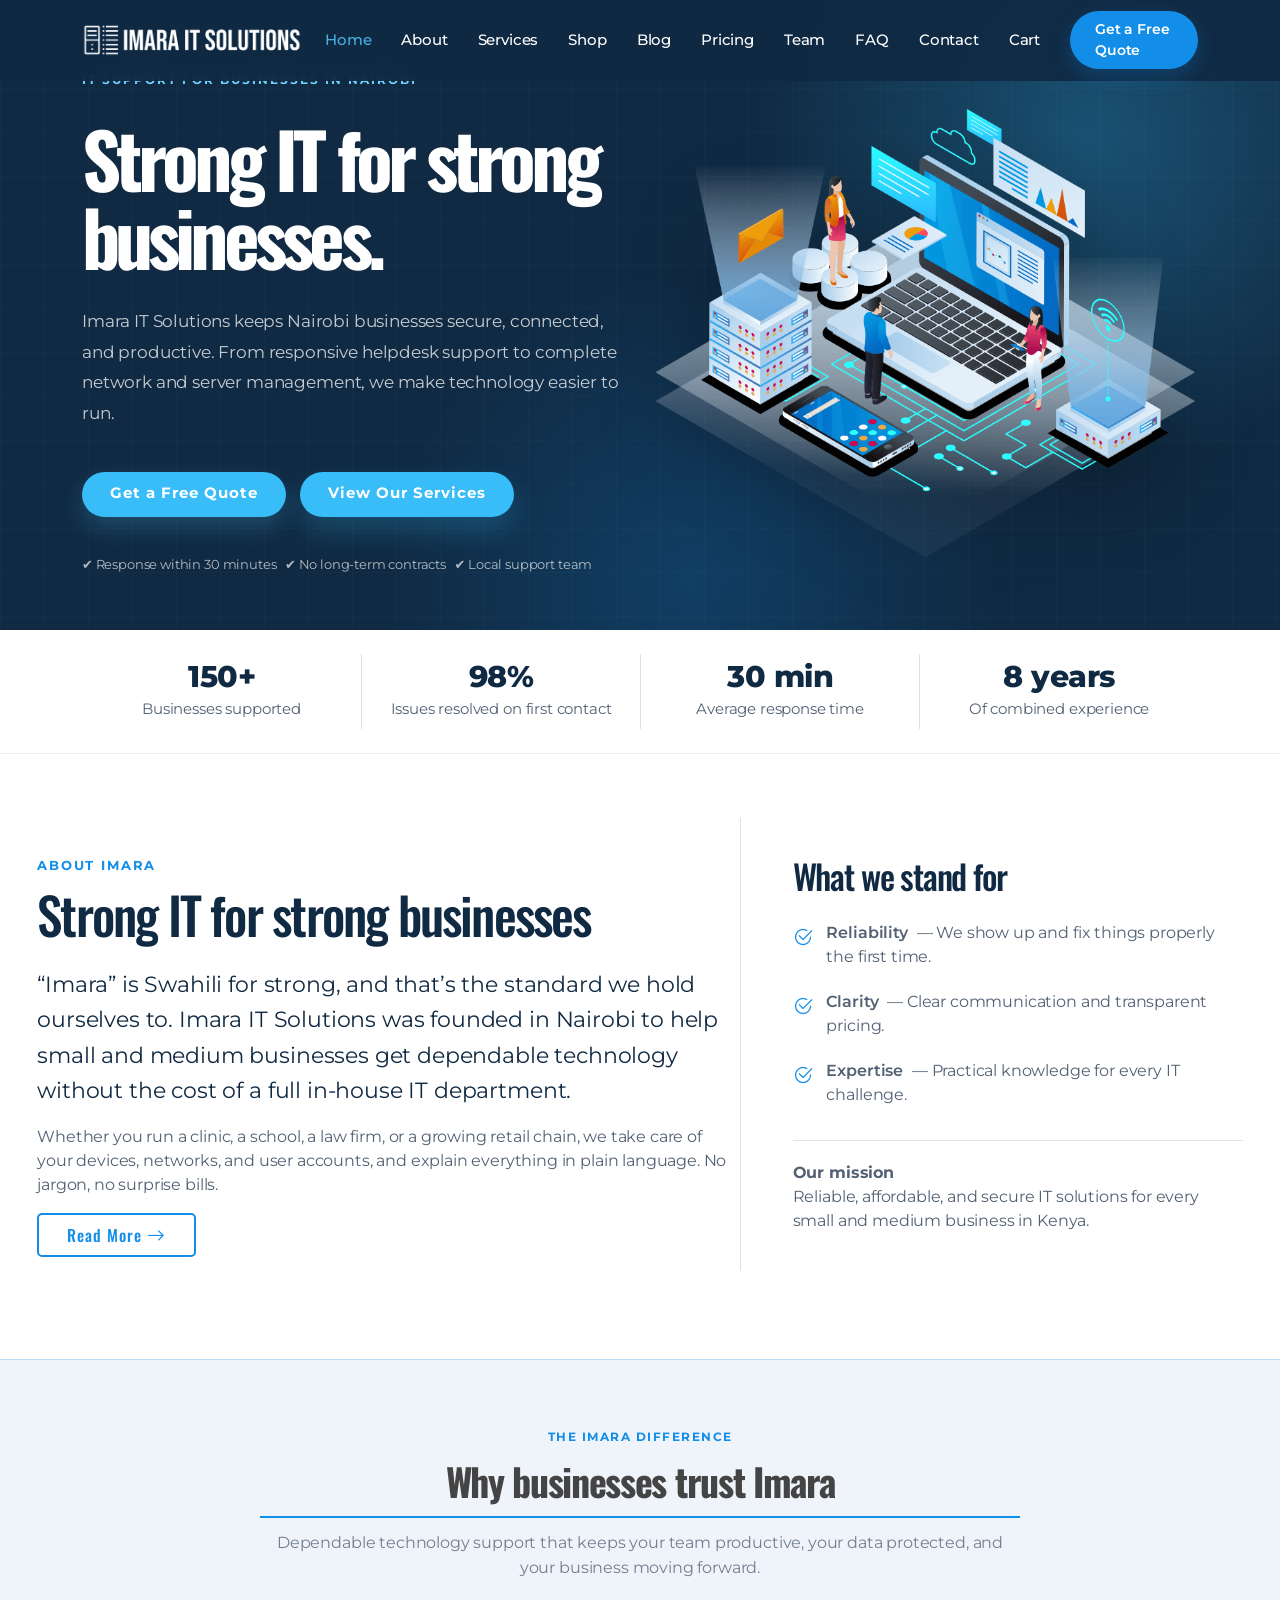
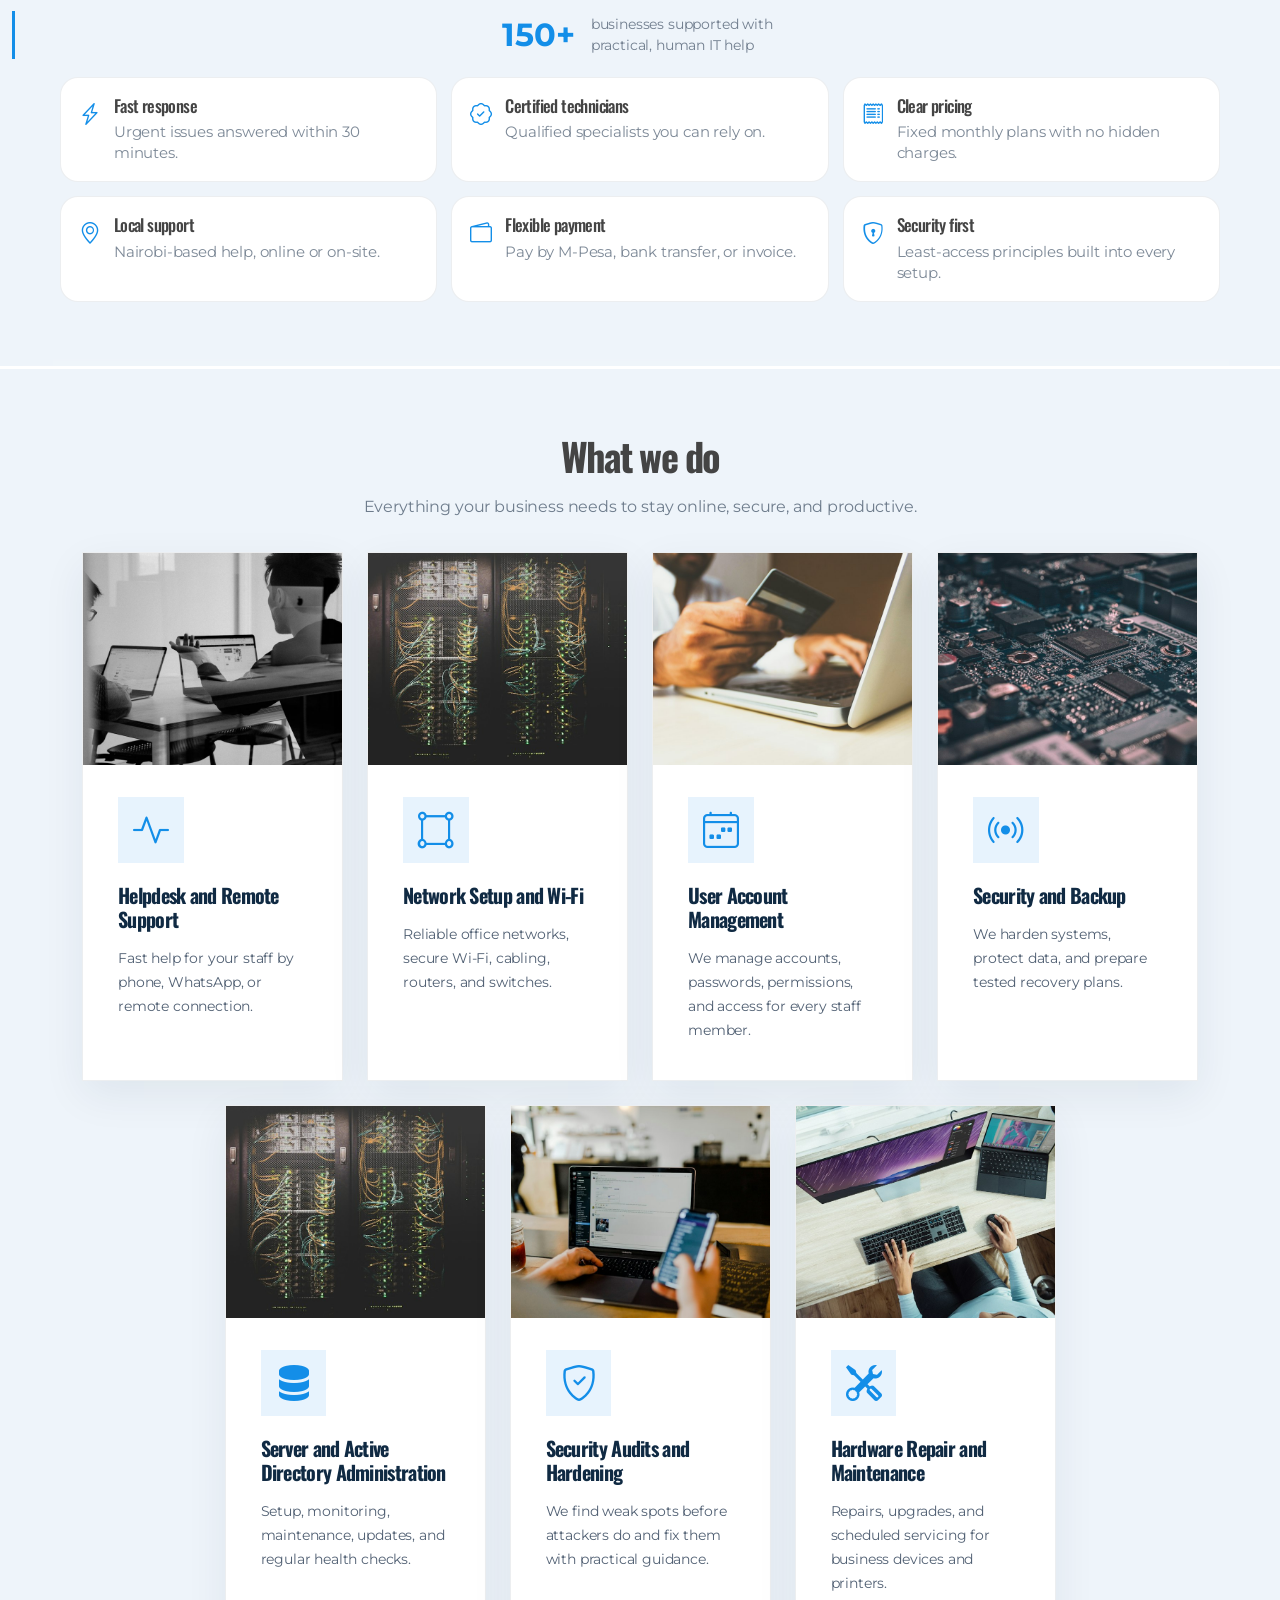
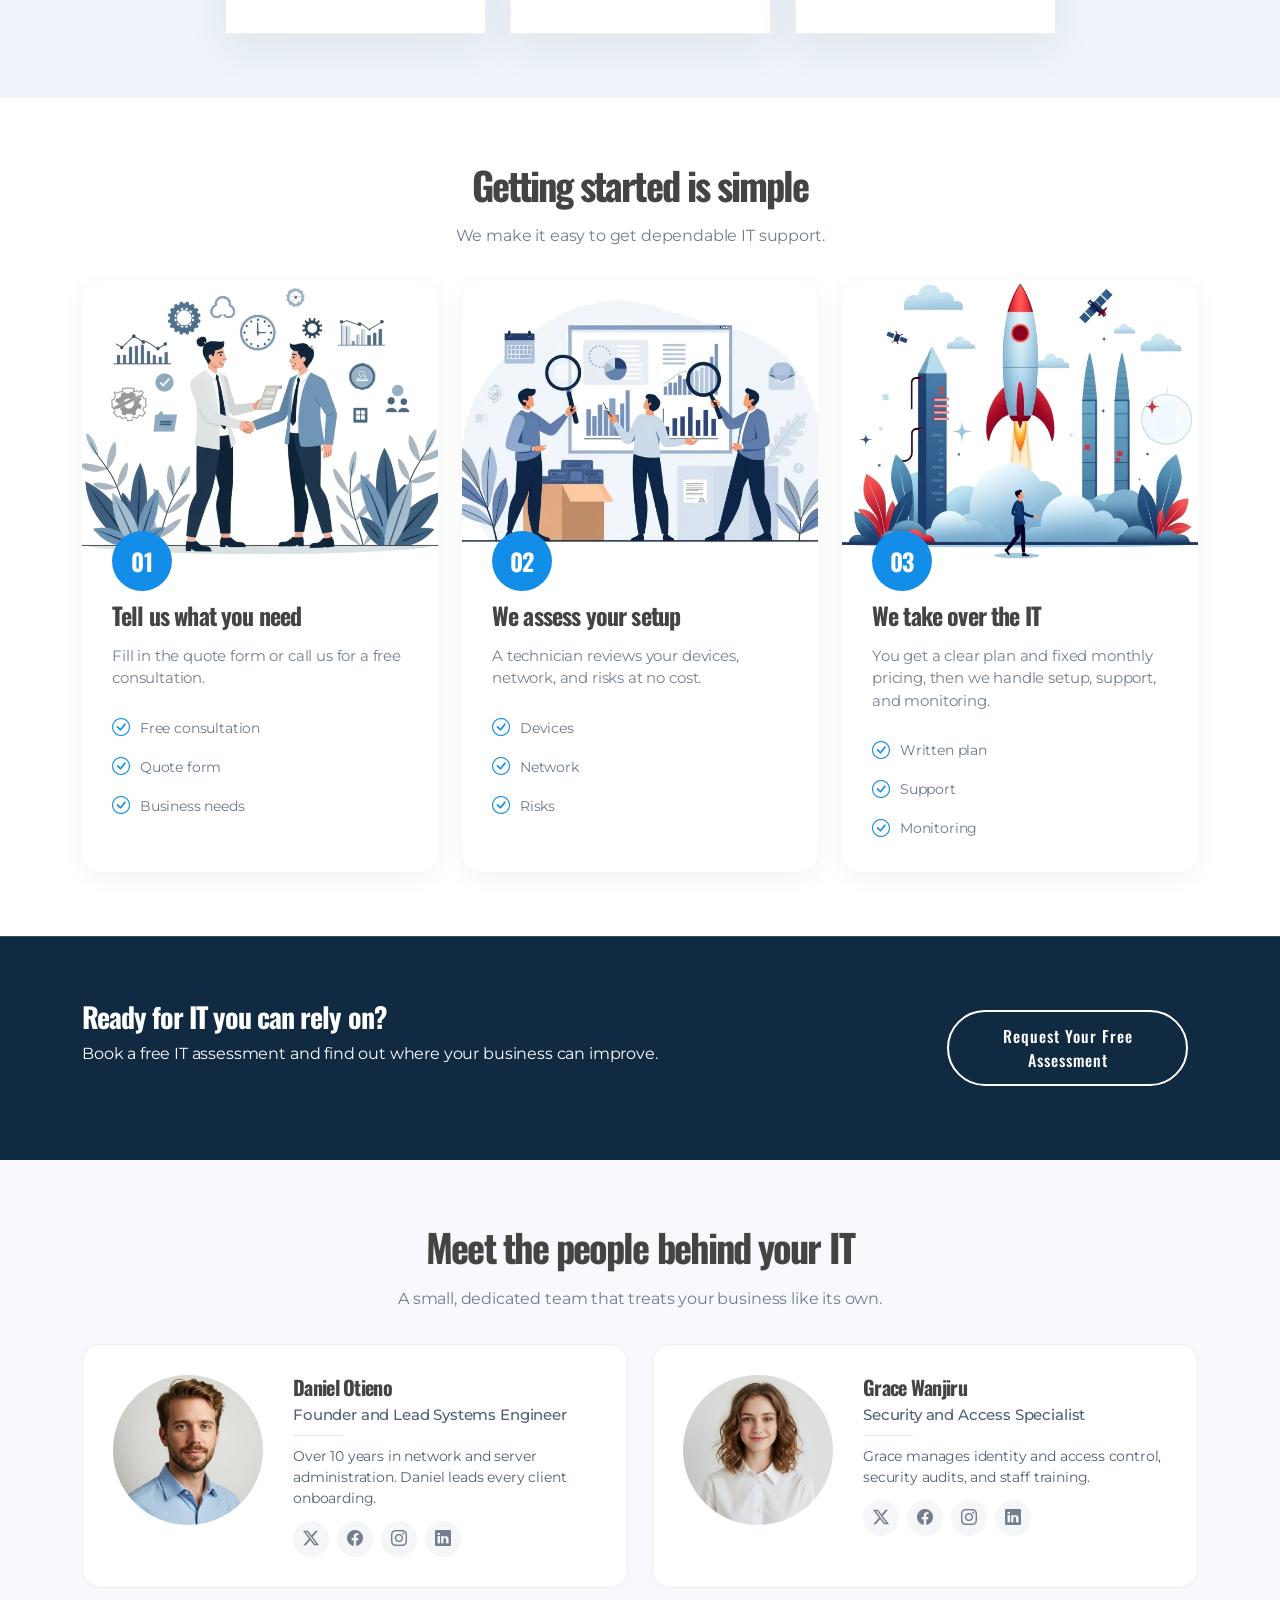
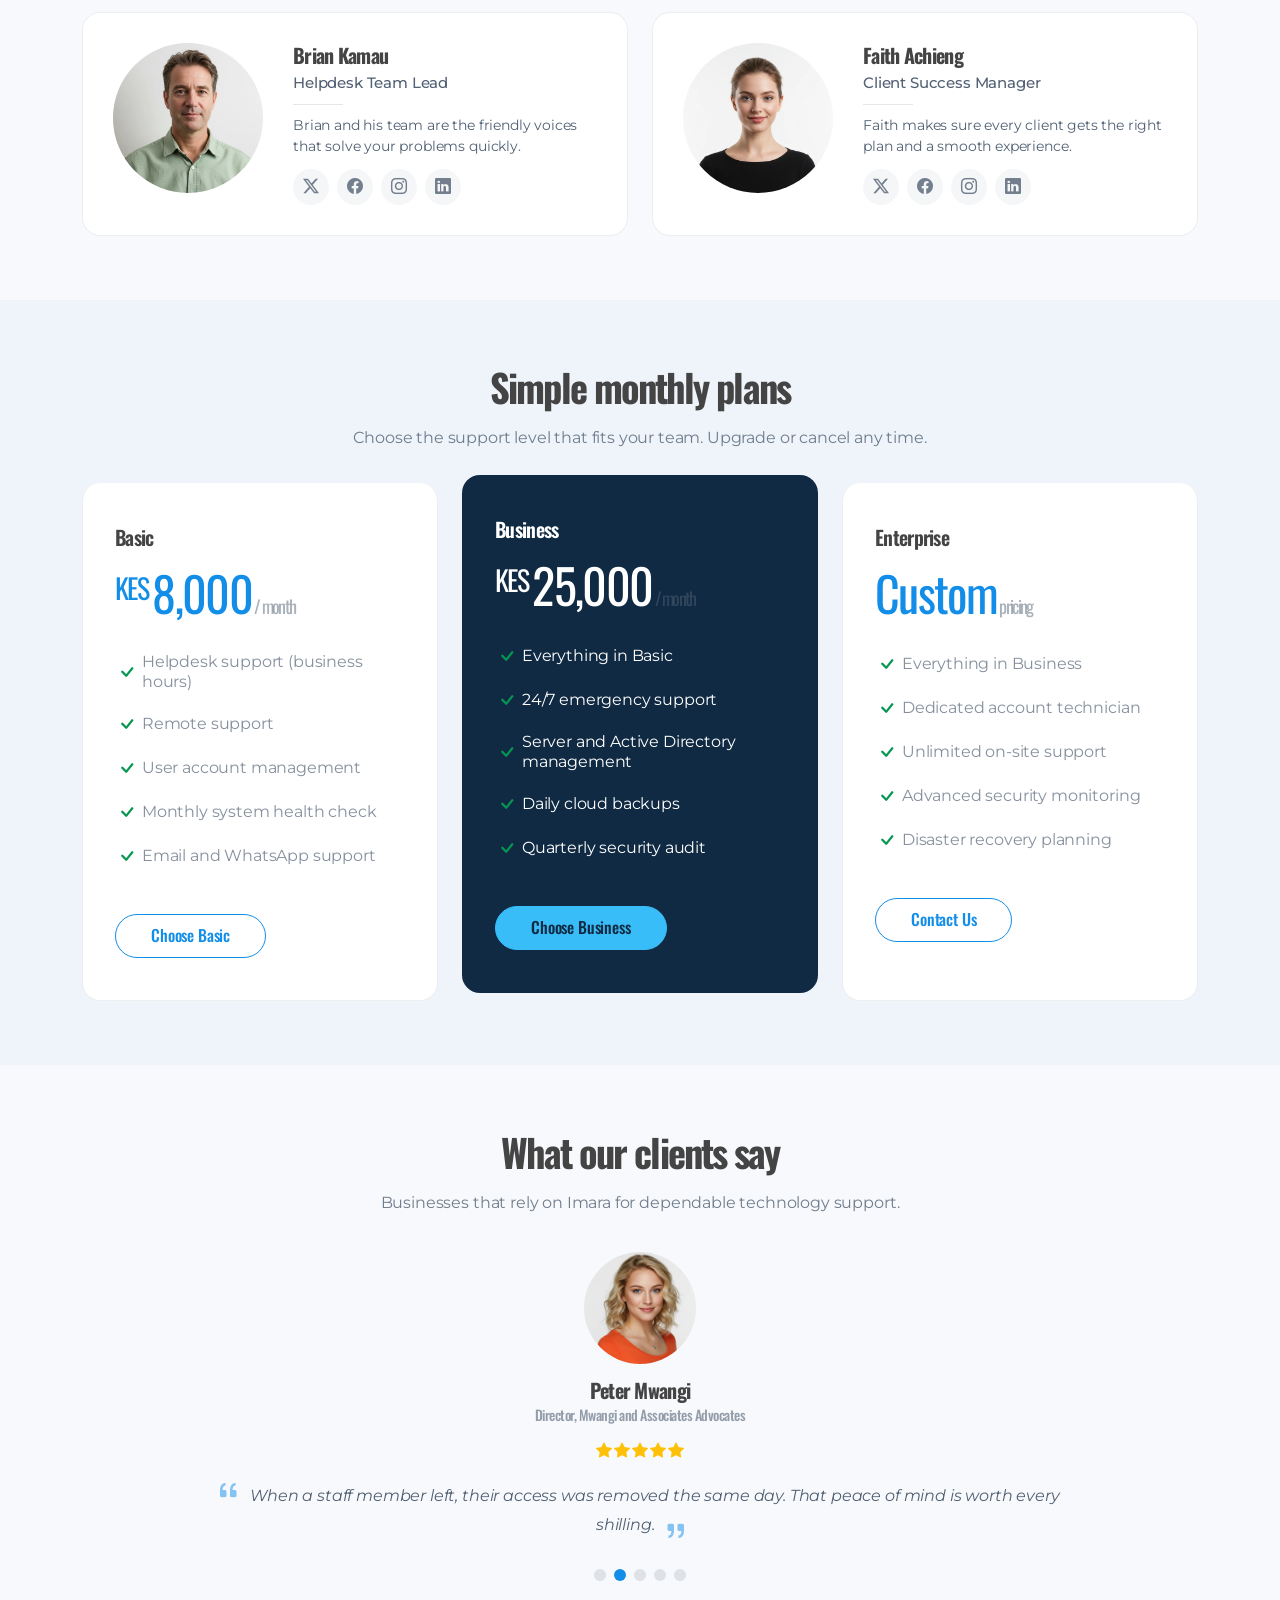
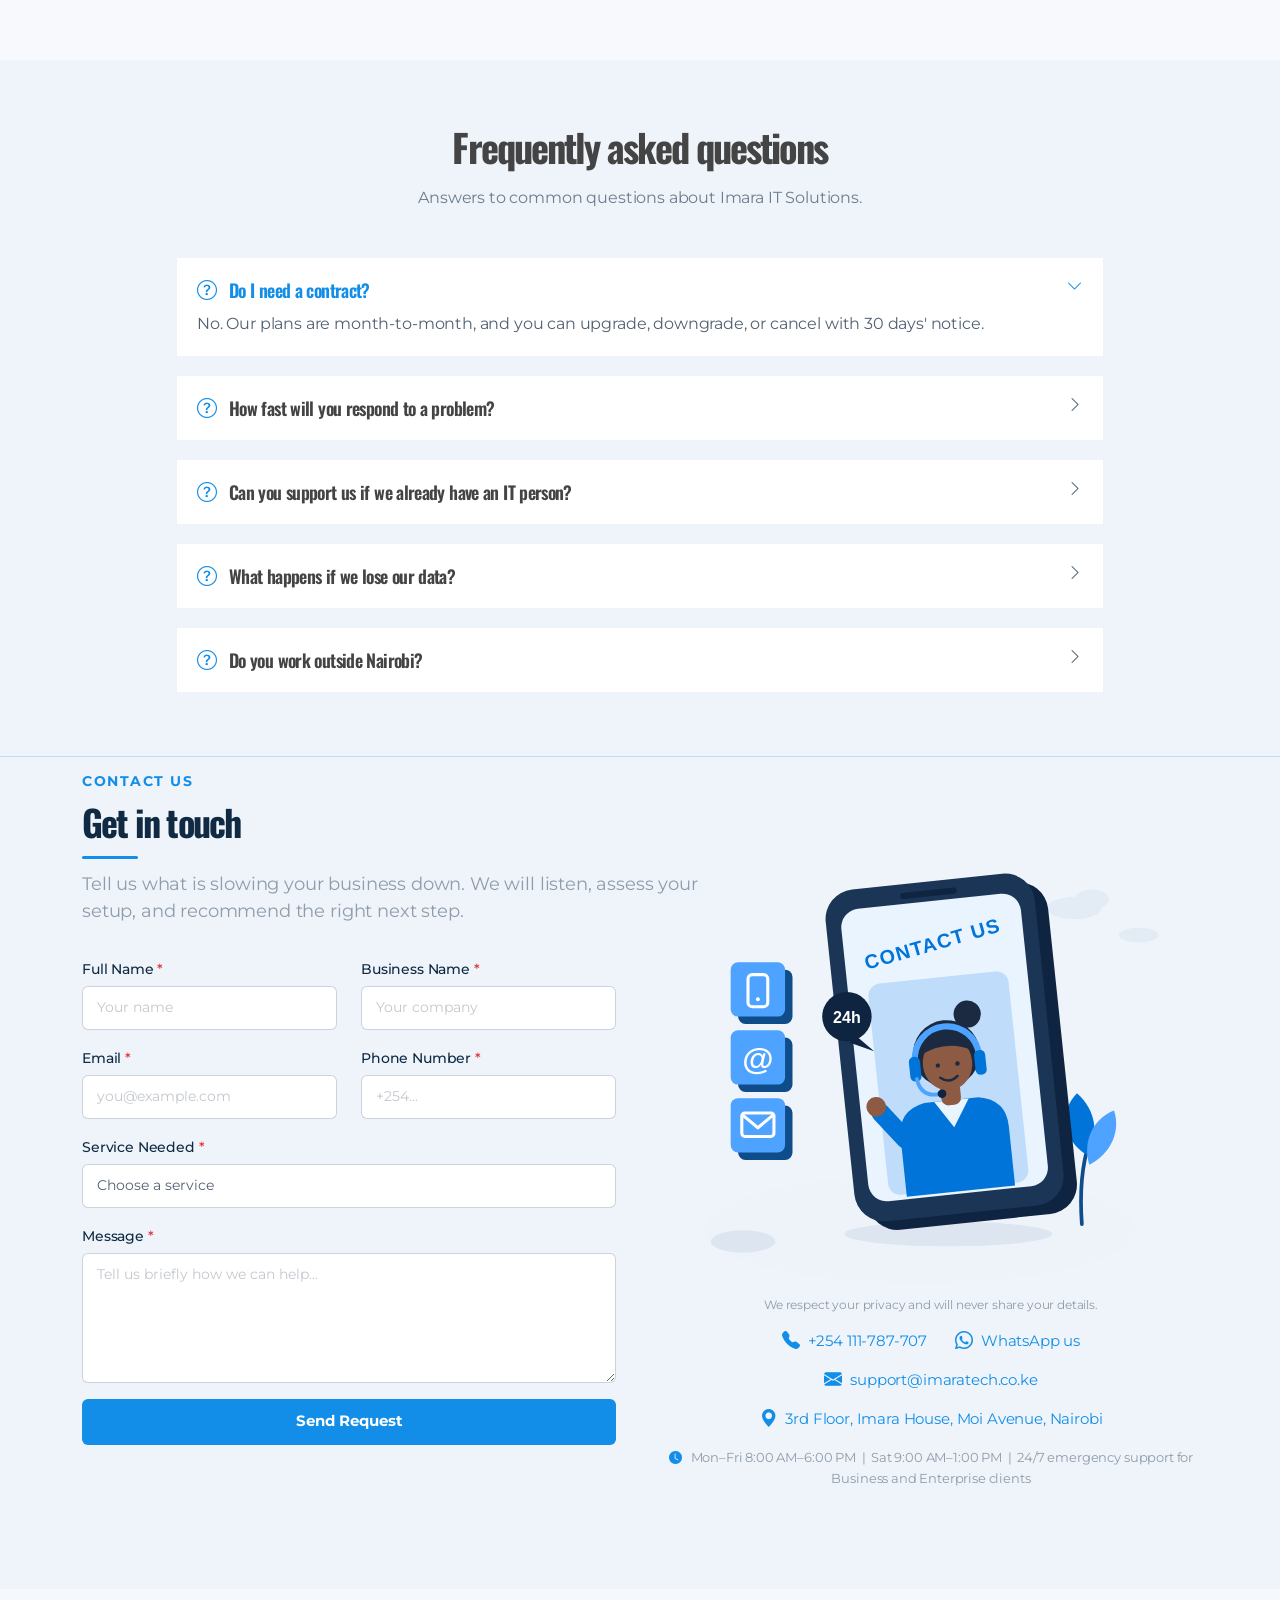
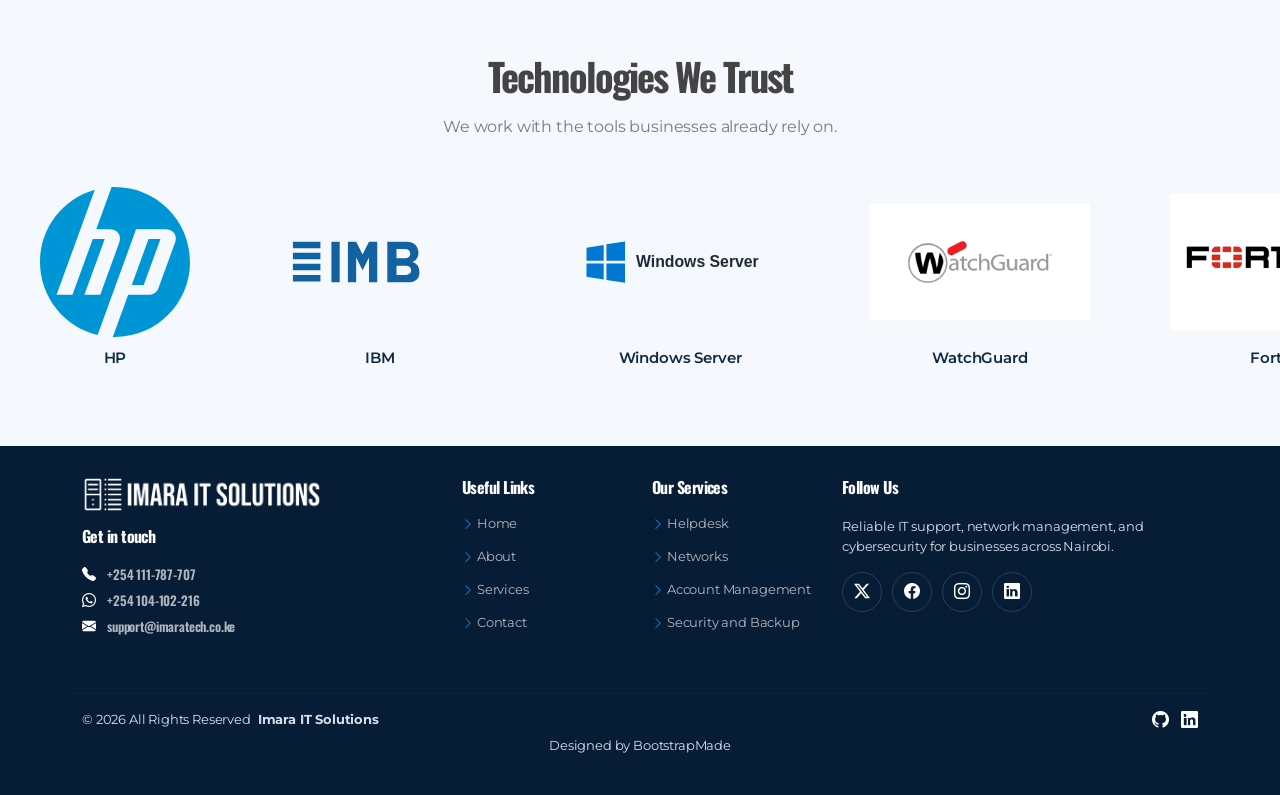
==== commit 1d818825: "initial commit" ====
--- a/index.html
+++ b/index.html
@@ -8,9 +8,12 @@
   <meta name="description" content="Reliable IT support, network setup, user account management, and cybersecurity for Nairobi businesses. Get a free quote today.">
   <meta name="keywords" content="">
 
-  <!-- Favicons -->
-  <link href="assets/img/download-white.svg" rel="icon" type="image/svg+xml">
-  <link href="assets/img/download-white.svg" rel="apple-touch-icon">
+  <!--Favicons-->
+ <link rel="icon" href="assets/img/favicon/favicon.svg" type="image/svg+xml">
+<link rel="icon" href="assets/img/favicon/favicon.ico" sizes="any">
+<link rel="icon" type="image/png" sizes="32x32" href="assets/img/favicon/favicon-32x32.png">
+<link rel="icon" type="image/png" sizes="16x16" href="assets/img/favicon/favicon-16x16.png">
+<link rel="apple-touch-icon" href="assets/img/favicon/apple-touch-icon.png">
 
   <!-- Fonts -->
   <link href="https://fonts.googleapis.com" rel="preconnect">
@@ -52,6 +55,7 @@
           <li><a href="#about">About</a></li>
           <li><a href="#services">Services</a></li>
           <li><a href="equipment.html">Shop</a></li>
+          <li><a href="blog.html">Blog</a></li>
           <li><a href="#pricing">Pricing</a></li>
           <li><a href="#team">Team</a></li>
           <li><a href="#faq">FAQ</a></li>
@@ -74,8 +78,8 @@
         <div class="row gy-4">
           <div class="col-lg-6 order-2 order-lg-1 d-flex flex-column justify-content-center" data-aos="zoom-out">
             <span class="hero-eyebrow">IT SUPPORT FOR BUSINESSES IN NAIROBI</span>
-            <h1>Reliable IT, so your business never stops.</h1>
-            <p>Imara IT Solutions keeps your computers, networks, and staff accounts running smoothly. From quick helpdesk fixes to full server management, we handle the technology so you can focus on your customers.</p>
+            <h1>Strong IT for strong businesses.</h1>
+            <p>Imara IT Solutions keeps Nairobi businesses secure, connected, and productive. From responsive helpdesk support to complete network and server management, we make technology easier to run.</p>
             <div class="d-flex">
               <a href="#contact" class="btn-get-started">Get a Free Quote</a>
               <a href="#services" class="btn-get-started">View Our Services</a>
@@ -142,32 +146,28 @@
     <!-- About Section -->
     <section id="about" class="about section">
 
-      <!-- Section Title -->
-      <div class="container section-title" data-aos="fade-up">
-        <h2>About Us</h2>
-        <h3>Strong IT for strong businesses</h3>
-      </div><!-- End Section Title -->
-
       <div class="container">
-
-        <div class="row">
-
-          <div class="col-12 content" data-aos="fade-up" data-aos-delay="100">
+        <div class="row about-row align-items-start">
+          <div class="col-lg-7 about-copy" data-aos="fade-up" data-aos-delay="100">
+            <span class="section-eyebrow">ABOUT IMARA</span>
+            <h2>Strong IT for strong businesses</h2>
             <p>
-              “Imara” is Swahili for strong, and that’s the standard we hold ourselves to. Imara IT Solutions was founded in Nairobi to help small and medium businesses get dependable technology without the cost of a full in-house IT department. </p>
-              <p>Whether you run a clinic, a school, a law firm, or a growing retail chain, we take care of your devices, networks, and user accounts, and we explain everything in plain language. No jargon, no surprise bills.
+              “Imara” is Swahili for strong, and that’s the standard we hold ourselves to. Imara IT Solutions was founded in Nairobi to help small and medium businesses get dependable technology without the cost of a full in-house IT department.
             </p>
+            <p>Whether you run a clinic, a school, a law firm, or a growing retail chain, we take care of your devices, networks, and user accounts, and explain everything in plain language. No jargon, no surprise bills.</p>
+            <a href="#" class="read-more"><span>Read More</span><i class="bi bi-arrow-right"></i></a>
+          </div>
+
+          <div class="col-lg-5 about-details" data-aos="fade-up" data-aos-delay="200">
+            <h3>What we stand for</h3>
             <ul>
-              <li><i class="bi bi-check2-circle"></i><b>Reliability: </b><span>   We show up, and we fix things properly the first time.</span></li>
-              <li><i class="bi bi-check2-circle"></i> <b>Clarity: </b><span>We communicate clearly and transparently about our services and pricing.</span></li>
-              <li><i class="bi bi-check2-circle"></i> <b>Expertise: </b><span>Our team has the knowledge and experience to handle any IT challenge.</span></li>
+              <li><i class="bi bi-check2-circle"></i><span><b>Reliability</b> — We show up and fix things properly the first time.</span></li>
+              <li><i class="bi bi-check2-circle"></i><span><b>Clarity</b> — Clear communication and transparent pricing.</span></li>
+              <li><i class="bi bi-check2-circle"></i><span><b>Expertise</b> — Practical knowledge for every IT challenge.</span></li>
             </ul>
-            <p><b>Mission: </b> Our mission is to provide reliable, affordable, and secure IT solutions to every small and medium business in Kenya.</p>
-            <a href="#" class="read-more"><span>Read More</span><i class="bi bi-arrow-right"></i></a>
-          </div>
-
-        </div>
-
+            <p><b>Our mission</b><br>Reliable, affordable, and secure IT solutions for every small and medium business in Kenya.</p>
+          </div>
+        </div>
       </div>
 
     </section><!-- /About Section -->
@@ -239,9 +239,9 @@
 
           <div class="col-lg-6 pt-4 pt-lg-0 content">
 
-            <h3>Voluptatem dignissimos provident quasi corporis voluptas</h3>
+            <h3>Practical IT support, delivered locally.</h3>
             <p class="fst-italic">
-              Lorem ipsum dolor sit amet, consectetur adipiscing elit, sed do eiusmod tempor incididunt ut labore et dolore magna aliqua.
+              We combine dependable day-to-day support with the infrastructure and security expertise growing Kenyan businesses need.
             </p>
 
             <div class="skills-content skills-animation">
@@ -249,28 +249,28 @@
               <div class="progress">
                 <span class="skill"><span>HTML</span> <i class="val">100%</i></span>
                 <div class="progress-bar-wrap">
-                  <div class="progress-bar" role="progressbar" aria-valuenow="100" aria-valuemin="0" aria-valuemax="100"></div>
+                  <div class="progress-bar" role="progressbar" aria-valuenow="95" aria-valuemin="0" aria-valuemax="100"></div>
                 </div>
               </div><!-- End Skills Item -->
 
               <div class="progress">
-                <span class="skill"><span>CSS</span> <i class="val">90%</i></span>
+                <span class="skill"><span>Network reliability</span> <i class="val">92%</i></span>
+                <div class="progress-bar-wrap">
+                  <div class="progress-bar" role="progressbar" aria-valuenow="92" aria-valuemin="0" aria-valuemax="100"></div>
+                </div>
+              </div><!-- End Skills Item -->
+
+              <div class="progress">
+                <span class="skill"><span>Backup readiness</span> <i class="val">98%</i></span>
+                <div class="progress-bar-wrap">
+                  <div class="progress-bar" role="progressbar" aria-valuenow="98" aria-valuemin="0" aria-valuemax="100"></div>
+                </div>
+              </div><!-- End Skills Item -->
+
+              <div class="progress">
+                <span class="skill"><span>Security baseline</span> <i class="val">90%</i></span>
                 <div class="progress-bar-wrap">
                   <div class="progress-bar" role="progressbar" aria-valuenow="90" aria-valuemin="0" aria-valuemax="100"></div>
-                </div>
-              </div><!-- End Skills Item -->
-
-              <div class="progress">
-                <span class="skill"><span>JavaScript</span> <i class="val">75%</i></span>
-                <div class="progress-bar-wrap">
-                  <div class="progress-bar" role="progressbar" aria-valuenow="75" aria-valuemin="0" aria-valuemax="100"></div>
-                </div>
-              </div><!-- End Skills Item -->
-
-              <div class="progress">
-                <span class="skill"><span>Photoshop</span> <i class="val">55%</i></span>
-                <div class="progress-bar-wrap">
-                  <div class="progress-bar" role="progressbar" aria-valuenow="55" aria-valuemin="0" aria-valuemax="100"></div>
                 </div>
               </div><!-- End Skills Item -->
 
@@ -501,9 +501,9 @@
 
           <ul class="portfolio-filters isotope-filters" data-aos="fade-up" data-aos-delay="100">
             <li data-filter="*" class="filter-active">All</li>
-            <li data-filter=".filter-app">App</li>
-            <li data-filter=".filter-product">Card</li>
-            <li data-filter=".filter-branding">Web</li>
+            <li data-filter=".filter-app">Infrastructure</li>
+            <li data-filter=".filter-product">Security</li>
+            <li data-filter=".filter-branding">Support</li>
           </ul><!-- End Portfolio Filters -->
 
           <div class="row gy-4 isotope-container" data-aos="fade-up" data-aos-delay="200">
@@ -511,9 +511,9 @@
             <div class="col-lg-4 col-md-6 portfolio-item isotope-item filter-app">
               <img src="assets/img/portfolio/portfolio-portrait-1.webp" class="img-fluid" alt="">
               <div class="portfolio-info">
-                <h4>App 1</h4>
-                <p>Lorem ipsum, dolor sit</p>
-                <a href="assets/img/portfolio/portfolio-portrait-1.webp" title="App 1" data-gallery="portfolio-gallery-app" class="glightbox preview-link"><i class="bi bi-zoom-in"></i></a>
+                <h4>Office network rollout</h4>
+                <p>Reliable connectivity for a growing Nairobi team.</p>
+                <a href="assets/img/portfolio/portfolio-portrait-1.webp" title="Office network rollout" data-gallery="portfolio-gallery-app" class="glightbox preview-link"><i class="bi bi-zoom-in"></i></a>
                 <a href="portfolio-details.html" title="More Details" class="details-link"><i class="bi bi-link-45deg"></i></a>
               </div>
             </div><!-- End Portfolio Item -->
@@ -521,9 +521,9 @@
             <div class="col-lg-4 col-md-6 portfolio-item isotope-item filter-product">
               <img src="assets/img/portfolio/portfolio-1.webp" class="img-fluid" alt="">
               <div class="portfolio-info">
-                <h4>Product 1</h4>
-                <p>Lorem ipsum, dolor sit</p>
-                <a href="assets/img/portfolio/portfolio-1.webp" title="Product 1" data-gallery="portfolio-gallery-product" class="glightbox preview-link"><i class="bi bi-zoom-in"></i></a>
+                <h4>Secure office infrastructure</h4>
+                <p>Firewall, access control, and resilient connectivity.</p>
+                <a href="assets/img/portfolio/portfolio-1.webp" title="Secure office infrastructure" data-gallery="portfolio-gallery-product" class="glightbox preview-link"><i class="bi bi-zoom-in"></i></a>
                 <a href="portfolio-details.html" title="More Details" class="details-link"><i class="bi bi-link-45deg"></i></a>
               </div>
             </div><!-- End Portfolio Item -->
@@ -531,9 +531,9 @@
             <div class="col-lg-4 col-md-6 portfolio-item isotope-item filter-branding">
               <img src="assets/img/portfolio/portfolio-3.webp" class="img-fluid" alt="">
               <div class="portfolio-info">
-                <h4>Branding 1</h4>
-                <p>Lorem ipsum, dolor sit</p>
-                <a href="assets/img/portfolio/portfolio-3.webp" title="Branding 1" data-gallery="portfolio-gallery-branding" class="glightbox preview-link"><i class="bi bi-zoom-in"></i></a>
+                <h4>Managed helpdesk support</h4>
+                <p>Fast, friendly support for everyday business users.</p>
+                <a href="assets/img/portfolio/portfolio-3.webp" title="Managed helpdesk support" data-gallery="portfolio-gallery-branding" class="glightbox preview-link"><i class="bi bi-zoom-in"></i></a>
                 <a href="portfolio-details.html" title="More Details" class="details-link"><i class="bi bi-link-45deg"></i></a>
               </div>
             </div><!-- End Portfolio Item -->
@@ -541,9 +541,9 @@
             <div class="col-lg-4 col-md-6 portfolio-item isotope-item filter-app">
               <img src="assets/img/portfolio/portfolio-4.webp" class="img-fluid" alt="">
               <div class="portfolio-info">
-                <h4>App 2</h4>
-                <p>Lorem ipsum, dolor sit</p>
-                <a href="assets/img/portfolio/portfolio-4.webp" title="App 2" data-gallery="portfolio-gallery-app" class="glightbox preview-link"><i class="bi bi-zoom-in"></i></a>
+                <h4>Server room refresh</h4>
+                <p>Cleaner, monitored infrastructure built for growth.</p>
+                <a href="assets/img/portfolio/portfolio-4.webp" title="Server room refresh" data-gallery="portfolio-gallery-app" class="glightbox preview-link"><i class="bi bi-zoom-in"></i></a>
                 <a href="portfolio-details.html" title="More Details" class="details-link"><i class="bi bi-link-45deg"></i></a>
               </div>
             </div><!-- End Portfolio Item -->
@@ -551,9 +551,9 @@
             <div class="col-lg-4 col-md-6 portfolio-item isotope-item filter-product">
               <img src="assets/img/portfolio/portfolio-portrait-2.webp" class="img-fluid" alt="">
               <div class="portfolio-info">
-                <h4>Product 2</h4>
-                <p>Lorem ipsum, dolor sit</p>
-                <a href="assets/img/portfolio/portfolio-portrait-2.webp" title="Product 2" data-gallery="portfolio-gallery-product" class="glightbox preview-link"><i class="bi bi-zoom-in"></i></a>
+                <h4>Business continuity setup</h4>
+                <p>Backups and recovery planning that protect working days.</p>
+                <a href="assets/img/portfolio/portfolio-portrait-2.webp" title="Business continuity setup" data-gallery="portfolio-gallery-product" class="glightbox preview-link"><i class="bi bi-zoom-in"></i></a>
                 <a href="portfolio-details.html" title="More Details" class="details-link"><i class="bi bi-link-45deg"></i></a>
               </div>
             </div><!-- End Portfolio Item -->
@@ -561,9 +561,9 @@
             <div class="col-lg-4 col-md-6 portfolio-item isotope-item filter-branding">
               <img src="assets/img/portfolio/portfolio-portrait-3.webp" class="img-fluid" alt="">
               <div class="portfolio-info">
-                <h4>Branding 2</h4>
-                <p>Lorem ipsum, dolor sit</p>
-                <a href="assets/img/portfolio/portfolio-portrait-3.webp" title="Branding 2" data-gallery="portfolio-gallery-branding" class="glightbox preview-link"><i class="bi bi-zoom-in"></i></a>
+                <h4>Endpoint security review</h4>
+                <p>Practical controls that keep staff and data safer.</p>
+                <a href="assets/img/portfolio/portfolio-portrait-3.webp" title="Endpoint security review" data-gallery="portfolio-gallery-branding" class="glightbox preview-link"><i class="bi bi-zoom-in"></i></a>
                 <a href="portfolio-details.html" title="More Details" class="details-link"><i class="bi bi-link-45deg"></i></a>
               </div>
             </div><!-- End Portfolio Item -->
@@ -571,9 +571,9 @@
             <div class="col-lg-4 col-md-6 portfolio-item isotope-item filter-app">
               <img src="assets/img/portfolio/portfolio-7.webp" class="img-fluid" alt="">
               <div class="portfolio-info">
-                <h4>App 3</h4>
-                <p>Lorem ipsum, dolor sit</p>
-                <a href="assets/img/portfolio/portfolio-7.webp" title="App 3" data-gallery="portfolio-gallery-app" class="glightbox preview-link"><i class="bi bi-zoom-in"></i></a>
+                <h4>Branch connectivity</h4>
+                <p>Consistent access for teams working across locations.</p>
+                <a href="assets/img/portfolio/portfolio-7.webp" title="Branch connectivity" data-gallery="portfolio-gallery-app" class="glightbox preview-link"><i class="bi bi-zoom-in"></i></a>
                 <a href="portfolio-details.html" title="More Details" class="details-link"><i class="bi bi-link-45deg"></i></a>
               </div>
             </div><!-- End Portfolio Item -->
@@ -581,9 +581,9 @@
             <div class="col-lg-4 col-md-6 portfolio-item isotope-item filter-product">
               <img src="assets/img/portfolio/portfolio-8.webp" class="img-fluid" alt="">
               <div class="portfolio-info">
-                <h4>Product 3</h4>
-                <p>Lorem ipsum, dolor sit</p>
-                <a href="assets/img/portfolio/portfolio-8.webp" title="Product 3" data-gallery="portfolio-gallery-product" class="glightbox preview-link"><i class="bi bi-zoom-in"></i></a>
+                <h4>Secure data storage</h4>
+                <p>Shared files, local backups, and controlled access.</p>
+                <a href="assets/img/portfolio/portfolio-8.webp" title="Secure data storage" data-gallery="portfolio-gallery-product" class="glightbox preview-link"><i class="bi bi-zoom-in"></i></a>
                 <a href="portfolio-details.html" title="More Details" class="details-link"><i class="bi bi-link-45deg"></i></a>
               </div>
             </div><!-- End Portfolio Item -->
@@ -591,9 +591,9 @@
             <div class="col-lg-4 col-md-6 portfolio-item isotope-item filter-branding">
               <img src="assets/img/portfolio/portfolio-9.webp" class="img-fluid" alt="">
               <div class="portfolio-info">
-                <h4>Branding 3</h4>
-                <p>Lorem ipsum, dolor sit</p>
-                <a href="assets/img/portfolio/portfolio-9.webp" title="Branding 2" data-gallery="portfolio-gallery-branding" class="glightbox preview-link"><i class="bi bi-zoom-in"></i></a>
+                <h4>On-site IT maintenance</h4>
+                <p>Planned care that keeps business devices dependable.</p>
+                <a href="assets/img/portfolio/portfolio-9.webp" title="On-site IT maintenance" data-gallery="portfolio-gallery-branding" class="glightbox preview-link"><i class="bi bi-zoom-in"></i></a>
                 <a href="portfolio-details.html" title="More Details" class="details-link"><i class="bi bi-link-45deg"></i></a>
               </div>
             </div><!-- End Portfolio Item -->
@@ -980,7 +980,7 @@
       <!-- Section Title -->
       <div class="container section-title" data-aos="fade-up">
         <h2>Recent Blog Posts</h2>
-        <p>Necessitatibus eius consequatur ex aliquid fuga eum quidem sint consectetur velit</p>
+        <p>Useful guidance for safer, more dependable business technology.</p>
       </div><!-- End Section Title -->
 
       <div class="container">
@@ -997,15 +997,15 @@
 
               <div class="post-content d-flex flex-column">
 
-                <h3 class="post-title">Eum ad dolor et. Autem aut fugiat debitis</h3>
+                <h3 class="post-title">Five practical ways to improve office Wi-Fi</h3>
 
                 <div class="meta d-flex align-items-center">
                   <div class="d-flex align-items-center">
-                    <i class="bi bi-person"></i> <span class="ps-2">Julia Parker</span>
+                    <i class="bi bi-person"></i> <span class="ps-2">Imara IT Team</span>
                   </div>
                   <span class="px-3 text-black-50">/</span>
                   <div class="d-flex align-items-center">
-                    <i class="bi bi-folder2"></i> <span class="ps-2">Politics</span>
+                    <i class="bi bi-folder2"></i> <span class="ps-2">Networks</span>
                   </div>
                 </div>
 
@@ -1028,15 +1028,15 @@
 
               <div class="post-content d-flex flex-column">
 
-                <h3 class="post-title">Et repellendus molestiae qui est sed omnis</h3>
+                <h3 class="post-title">What every Kenyan SME should know about backups</h3>
 
                 <div class="meta d-flex align-items-center">
                   <div class="d-flex align-items-center">
-                    <i class="bi bi-person"></i> <span class="ps-2">Mario Douglas</span>
+                    <i class="bi bi-person"></i> <span class="ps-2">Imara IT Team</span>
                   </div>
                   <span class="px-3 text-black-50">/</span>
                   <div class="d-flex align-items-center">
-                    <i class="bi bi-folder2"></i> <span class="ps-2">Sports</span>
+                    <i class="bi bi-folder2"></i> <span class="ps-2">Business continuity</span>
                   </div>
                 </div>
 
@@ -1059,15 +1059,15 @@
 
               <div class="post-content d-flex flex-column">
 
-                <h3 class="post-title">Quia assumenda est et veritati tirana ploder</h3>
+                <h3 class="post-title">A simple security checklist for growing teams</h3>
 
                 <div class="meta d-flex align-items-center">
                   <div class="d-flex align-items-center">
-                    <i class="bi bi-person"></i> <span class="ps-2">Lisa Hunter</span>
+                    <i class="bi bi-person"></i> <span class="ps-2">Imara IT Team</span>
                   </div>
                   <span class="px-3 text-black-50">/</span>
                   <div class="d-flex align-items-center">
-                    <i class="bi bi-folder2"></i> <span class="ps-2">Economics</span>
+                    <i class="bi bi-folder2"></i> <span class="ps-2">Cybersecurity</span>
                   </div>
                 </div>
 
@@ -1086,169 +1086,146 @@
 
     </section><!-- /Recent Blog Postst Section -->
 
-    <!-- Contact Section -->
-    <section id="contact" class="contact section">
-
-      <!-- Section Title -->
+   <!-- Contact Section -->
+<section id="contact" class="contact section">
+
+  <!-- Section Title -->
+<!-- Section Title -->
+<div class="container section-title" data-aos="fade-up">
+  <span class="section-eyebrow">Contact Us</span>
+  <h2>Get in touch</h2>
+  <p>Tell us what is slowing your business down. We will listen, assess your setup, and recommend the right next step.</p>
+</div><!-- End Section Title -->
+
+  <div class="container" data-aos="fade-up" data-aos-delay="100">
+    <div class="row gy-5 gx-lg-5">
+
+      <!-- Form -->
+      <div class="col-lg-6">
+        <form action="forms/contact.php" method="post" class="php-email-form" data-aos="fade-up" data-aos-delay="200">
+          <div class="row gy-3">
+
+            <div class="col-md-6">
+              <label for="name-field">Full Name <span class="req">*</span></label>
+              <input type="text" name="name" id="name-field" class="form-control" placeholder="Your name" required>
+            </div>
+
+            <div class="col-md-6">
+              <label for="business-field">Business Name <span class="req">*</span></label>
+              <input type="text" name="business" id="business-field" class="form-control" placeholder="Your company" required>
+            </div>
+
+            <div class="col-md-6">
+              <label for="email-field">Email <span class="req">*</span></label>
+              <input type="email" name="email" id="email-field" class="form-control" placeholder="you@example.com" required>
+            </div>
+
+            <div class="col-md-6">
+              <label for="phone-field">Phone Number <span class="req">*</span></label>
+              <input type="tel" name="phone" id="phone-field" class="form-control" placeholder="+254..." required>
+            </div>
+
+            <div class="col-12">
+              <label for="service-field">Service Needed <span class="req">*</span></label>
+              <select name="service" id="service-field" class="form-control" required>
+                <option value="">Choose a service</option>
+                <option>Helpdesk</option>
+                <option>Network Setup</option>
+                <option>Account Management</option>
+                <option>Server Admin</option>
+                <option>Security Audit</option>
+                <option>Backup</option>
+                <option>Hardware Repair</option>
+                <option>Other</option>
+              </select>
+            </div>
+
+            <div class="col-12">
+              <label for="message-field">Message <span class="req">*</span></label>
+              <textarea name="message" id="message-field" class="form-control" rows="5" placeholder="Tell us briefly how we can help..." required></textarea>
+            </div>
+
+            <div class="col-12">
+              <div class="loading">Loading</div>
+              <div class="error-message"></div>
+              <div class="sent-message">Your message has been sent. Thank you!</div>
+
+              <button type="submit">Send Request</button>
+            </div>
+
+          </div>
+        </form>
+      </div><!-- End Contact Form -->
+
+      <!-- Illustration + details -->
+      <div class="col-lg-6 contact-visual" data-aos="fade-up" data-aos-delay="300">
+        <div class="contact-illustration-wrap">
+          <img src="assets/img/contact-illustration.svg?v=3" alt="Imara IT Solutions support agent ready to help" class="contact-illustration" width="372" height="336" loading="lazy">
+        </div>
+        <p class="contact-privacy-note">We respect your privacy and will never share your details.</p>
+
+        <ul class="contact-info">
+          <li><i class="bi bi-telephone-fill"></i><a href="tel:+254111787707">+254 111-787-707</a></li>
+          <li><i class="bi bi-whatsapp"></i><a href="https://wa.me/254104102216">WhatsApp us</a></li>
+          <li><i class="bi bi-envelope-fill"></i><a href="mailto:support@imaratech.co.ke">support@imaratech.co.ke</a></li>
+          <li><i class="bi bi-geo-alt-fill"></i><span>3rd Floor, Imara House, Moi Avenue, Nairobi</span></li>
+        </ul>
+
+        <p class="contact-hours">
+          <i class="bi bi-clock-fill"></i>
+          Mon–Fri 8:00 AM–6:00 PM &nbsp;|&nbsp; Sat 9:00 AM–1:00 PM &nbsp;|&nbsp; 24/7 emergency support for Business and Enterprise clients
+        </p>
+      </div>
+
+    </div>
+  </div>
+
+</section><!-- /Contact Section -->
+
+    <!-- Technologies We Trust Section -->
+    <section id="partners" class="trusted-tech section light-background">
       <div class="container section-title" data-aos="fade-up">
-        <h2>Get in touch</h2>
-        <p>Tell us what is slowing your business down. We will listen, assess your setup, and recommend the right next step.</p>
-      </div><!-- End Section Title -->
-
-      <div class="container" data-aos="fade-up" data-aos-delay="100">
-
-        <div class="row gy-4">
-
-          <div class="col-lg-5">
-
-            <div class="info-wrap">
-              <div class="contact-intro">
-                <span>LET'S SOLVE IT TOGETHER</span>
-                <h3>Reliable help is one message away.</h3>
-                <p>Whether you need urgent support or a better long-term IT plan, our Nairobi team is ready to help.</p>
-              </div>
-              <div class="info-item d-flex" data-aos="fade-up" data-aos-delay="200">
-                <i class="bi bi-geo-alt flex-shrink-0"></i>
-                <div>
-                  <h3>Address</h3>
-                  <p>3rd Floor, Imara House, Moi Avenue, Nairobi</p>
-                </div>
-              </div><!-- End Info Item -->
-
-              <div class="info-item d-flex" data-aos="fade-up" data-aos-delay="300">
-                <i class="bi bi-telephone flex-shrink-0"></i>
-                <div>
-                  <h3>Call Us</h3>
-                  <p>+254 700 000 000<br>WhatsApp: +254 700 000 000</p>
-                </div>
-              </div><!-- End Info Item -->
-
-              <div class="info-item d-flex" data-aos="fade-up" data-aos-delay="400">
-                <i class="bi bi-envelope flex-shrink-0"></i>
-                <div>
-                  <h3>Email Us</h3>
-                  <p>support@imaratech.co.ke</p>
-                </div>
-              </div><!-- End Info Item -->
-
-              <div class="contact-hours">
-                <i class="bi bi-clock"></i>
-                <div><strong>Support hours</strong><span>Mon–Fri, 8:00 AM–6:00 PM<br>Sat, 9:00 AM–1:00 PM<br><em>24/7 emergency support for Business and Enterprise clients</em></span></div>
-              </div>
-            </div>
-          </div>
-
-          <div class="col-lg-7">
-            <form action="forms/contact.php" method="post" class="php-email-form" data-aos="fade-up" data-aos-delay="200">
-              <div class="row gy-4">
-
-                <div class="col-md-6">
-                  <label for="name-field" class="pb-2">Full Name</label>
-                  <input type="text" name="name" id="name-field" class="form-control" required="">
-                </div>
-
-                <div class="col-md-6">
-                  <label for="business-field" class="pb-2">Business Name</label>
-                  <input type="text" class="form-control" name="business" id="business-field" required="">
-                </div>
-
-                <div class="col-md-6">
-                  <label for="email-field" class="pb-2">Email</label>
-                  <input type="email" class="form-control" name="email" id="email-field" required="">
-                </div>
-
-                <div class="col-md-6">
-                  <label for="phone-field" class="pb-2">Phone</label>
-                  <input type="tel" class="form-control" name="phone" id="phone-field" required="">
-                </div>
-
-                <div class="col-md-12">
-                  <label for="service-field" class="pb-2">Service Needed</label>
-                  <select class="form-control" name="service" id="service-field" required="">
-                    <option value="">Choose a service</option>
-                    <option>Helpdesk</option>
-                    <option>Network Setup</option>
-                    <option>Account Management</option>
-                    <option>Server Admin</option>
-                    <option>Security Audit</option>
-                    <option>Backup</option>
-                    <option>Hardware Repair</option>
-                    <option>Other</option>
-                  </select>
-                </div>
-
-                <div class="col-md-12">
-                  <label for="message-field" class="pb-2">Message</label>
-                  <textarea class="form-control" name="message" rows="5" id="message-field" placeholder="Tell us briefly how we can help..." required=""></textarea>
-                </div>
-
-                <div class="col-md-12 text-center">
-                  <div class="loading">Loading</div>
-                  <div class="error-message"></div>
-                  <div class="sent-message">Your message has been sent. Thank you!</div>
-
-                  <button type="submit">Send Request</button>
-                  <p class="mt-3 mb-0">We respect your privacy and will never share your details.</p>
-                </div>
-
-              </div>
-            </form>
-          </div><!-- End Contact Form -->
-
-        </div>
-
-      </div>
-
-    </section><!-- /Contact Section -->
-
-    <!-- Global Partners Section -->
-    <section id="partners" class="partners section light-background">
-      <div class="container section-title" data-aos="fade-up">
-        <span class="eyebrow">GLOBAL TECHNOLOGY PARTNERS</span>
-        <h2>Technology we trust</h2>
-        <p>We work with proven technology brands to deliver secure, reliable solutions for every client.</p>
-      </div>
-
+        <h2>Technologies We Trust</h2>
+        <p>We work with the tools businesses already rely on.</p>
+      </div>
       <div class="container-fluid px-0" data-aos="fade-up" data-aos-delay="100">
-        <div class="swiper init-swiper partners-swiper" aria-label="Imara global technology partners">
-          <script type="application/json" class="swiper-config">
-            {
-              "loop": true,
-              "speed": 700,
-              "autoplay": {
-                "delay": 2200,
-                "disableOnInteraction": false
-              },
-              "slidesPerView": 2,
-              "spaceBetween": 8,
-              "breakpoints": {
-                "576": {
-                  "slidesPerView": 3
-                },
-                "768": {
-                  "slidesPerView": 4
-                },
-                "1200": {
-                  "slidesPerView": 5
-                }
-              }
-            }
-          </script>
-          <div class="swiper-wrapper">
-            <div class="swiper-slide"><div class="partner-logo"><img src="assets/img/partners/lenovo.svg" alt="Lenovo"><span>Lenovo</span></div></div>
-            <div class="swiper-slide"><div class="partner-logo"><img src="assets/img/partners/ibm.svg" alt="IBM"><span>IBM</span></div></div>
-            <div class="swiper-slide"><div class="partner-logo"><img src="assets/img/partners/huawei.svg" alt="Huawei"><span>Huawei</span></div></div>
-            <div class="swiper-slide"><div class="partner-logo"><img src="assets/img/partners/hp.svg" alt="HP"><span>HP</span></div></div>
-            <div class="swiper-slide"><div class="partner-logo"><img src="assets/img/partners/bitdefender.png" alt="Bitdefender"><span>Bitdefender</span></div></div>
-            <div class="swiper-slide"><div class="partner-logo"><img src="assets/img/partners/watchguard.png" alt="WatchGuard"><span>WatchGuard</span></div></div>
-            <div class="swiper-slide"><div class="partner-logo"><img src="assets/img/partners/redington.png" alt="Redington"><span>Redington</span></div></div>
-            <div class="swiper-slide"><div class="partner-logo"><img src="assets/img/partners/reddotdistribution.png" alt="Reddot Distribution"><span>Reddot Distribution</span></div></div>
-            <div class="swiper-slide"><div class="partner-logo"><img src="assets/img/partners/windows-server.svg" alt="Windows Server"><span>Windows Server</span></div></div>
-            <div class="swiper-slide"><div class="partner-logo"><img src="assets/img/partners/cyberhub-africa.png" alt="Cyberhub Africa"><span>Cyberhub Africa</span></div></div>
-          </div>
-        </div>
-      </div>
-    </section><!-- /Global Partners Section -->
+        <div class="trusted-tech-full-bleed" data-aos="fade-up" data-aos-delay="100">
+        <div class="trusted-tech-marquee" aria-label="Technology partners">
+          <div class="trusted-tech-track">
+            <div class="trusted-tech-set">
+              <figure class="trusted-tech-card"><img src="assets/img/partners/hp.svg" alt="HP logo" width="240" height="60" loading="lazy"><figcaption>HP</figcaption></figure>
+              <figure class="trusted-tech-card"><img src="assets/img/partners/ibm.svg" alt="IBM logo" width="240" height="60" loading="lazy"><figcaption>IBM</figcaption></figure>
+              <figure class="trusted-tech-card"><img src="assets/img/partners/windows-server.svg" alt="Windows Server logo" width="240" height="60" loading="lazy"><figcaption>Windows Server</figcaption></figure>
+              <figure class="trusted-tech-card"><img src="assets/img/partners/watchguard.png" alt="WatchGuard logo" width="240" height="60" loading="lazy"><figcaption>WatchGuard</figcaption></figure>
+              <figure class="trusted-tech-card"><img src="assets/img/partners/fortinet.png" alt="Fortinet logo" width="240" height="60" loading="lazy"><figcaption>Fortinet</figcaption></figure>
+              <figure class="trusted-tech-card"><img src="assets/img/partners/dell.png" alt="Dell logo" width="240" height="60" loading="lazy"><figcaption>Dell</figcaption></figure>
+              <figure class="trusted-tech-card"><img src="assets/img/partners/cyberhub-africa.png" alt="Cyberhub Africa logo" width="240" height="60" loading="lazy"><figcaption>Cyberhub Africa</figcaption></figure>
+              <figure class="trusted-tech-card"><img src="assets/img/partners/cisco.png" alt="Cisco logo" width="240" height="60" loading="lazy"><figcaption>Cisco</figcaption></figure>
+              <figure class="trusted-tech-card"><img src="assets/img/partners/redington.png" alt="Redington logo" width="240" height="60" loading="lazy"><figcaption>Redington</figcaption></figure>
+              <figure class="trusted-tech-card"><img src="assets/img/partners/lenovo.png" alt="Lenovo logo" width="240" height="60" loading="lazy"><figcaption>Lenovo</figcaption></figure>
+              <figure class="trusted-tech-card"><img src="assets/img/partners/huawei.svg" alt="Huawei logo" width="240" height="60" loading="lazy"><figcaption>Huawei</figcaption></figure>
+              <figure class="trusted-tech-card"><img src="assets/img/partners/reddotdistribution.png" alt="Reddot Distribution logo" width="240" height="60" loading="lazy"><figcaption>Reddot Distribution</figcaption></figure>
+            </div>
+            <div class="trusted-tech-set" aria-hidden="true">
+              <figure class="trusted-tech-card"><img src="assets/img/partners/hp.svg" alt="" width="240" height="60" loading="lazy"><figcaption>HP</figcaption></figure>
+              <figure class="trusted-tech-card"><img src="assets/img/partners/ibm.svg" alt="" width="240" height="60" loading="lazy"><figcaption>IBM</figcaption></figure>
+              <figure class="trusted-tech-card"><img src="assets/img/partners/windows-server.svg" alt="" width="240" height="60" loading="lazy"><figcaption>Windows Server</figcaption></figure>
+              <figure class="trusted-tech-card"><img src="assets/img/partners/watchguard.png" alt="" width="240" height="60" loading="lazy"><figcaption>WatchGuard</figcaption></figure>
+              <figure class="trusted-tech-card"><img src="assets/img/partners/fortinet.png" alt="" width="240" height="60" loading="lazy"><figcaption>Fortinet</figcaption></figure>
+              <figure class="trusted-tech-card"><img src="assets/img/partners/dell.png" alt="" width="240" height="60" loading="lazy"><figcaption>Dell</figcaption></figure>
+              <figure class="trusted-tech-card"><img src="assets/img/partners/cyberhub-africa.png" alt="" width="240" height="60" loading="lazy"><figcaption>Cyberhub Africa</figcaption></figure>
+              <figure class="trusted-tech-card"><img src="assets/img/partners/cisco.png" alt="" width="240" height="60" loading="lazy"><figcaption>Cisco</figcaption></figure>
+              <figure class="trusted-tech-card"><img src="assets/img/partners/redington.png" alt="" width="240" height="60" loading="lazy"><figcaption>Redington</figcaption></figure>
+              <figure class="trusted-tech-card"><img src="assets/img/partners/lenovo.png" alt="" width="240" height="60" loading="lazy"><figcaption>Lenovo</figcaption></figure>
+              <figure class="trusted-tech-card"><img src="assets/img/partners/huawei.svg" alt="" width="240" height="60" loading="lazy"><figcaption>Huawei</figcaption></figure>
+              <figure class="trusted-tech-card"><img src="assets/img/partners/reddotdistribution.png" alt="" width="240" height="60" loading="lazy"><figcaption>Reddot Distribution</figcaption></figure>
+            </div>
+          </div>
+        </div>
+
+        </div>
+      </div>
+    </section><!-- /Technologies We Trust Section -->
 
   </main>
 
@@ -1263,7 +1240,7 @@
           <div class="footer-contact pt-3">
             <h4>Get in touch</h4>
             <p><i class="bi bi-telephone-fill"></i> <a href="tel:+254111787707">+254 111-787-707</a></p>
-            <p><i class="bi bi-phone"></i> <a href="tel:+254104102216">+254 104-102-216</a></p>
+            <p><i class="bi bi-whatsapp"></i> <a href="https://wa.me/254104102216" target="_blank" rel="noopener">+254 104-102-216</a></p>
             <p><i class="bi bi-envelope-fill"></i> <a href="mailto:support@imaratech.co.ke">support@imaratech.co.ke</a></p>
           </div>
         </div>
@@ -1315,7 +1292,8 @@
         <!-- You can delete the links only if you've purchased the pro version. -->
         <!-- Licensing information: https://bootstrapmade.com/license/ -->
         <!-- Purchase the pro version with working PHP/AJAX contact form: [buy-url] -->
-        Designed by <a href="https://bootstrapmade.com/">BootstrapMade</a>
+         <p>Designed by <a href="https://bootstrapmade.com/">BootstrapMade</a></p>
+
       </div>
     </div>
 
--- a/assets/css/main.css
+++ b/assets/css/main.css
@@ -11,9 +11,11 @@
 # Help: https://bootstrapmade.com/color-system/
 --------------------------------------------------------------*/
 /* Fonts */
+@import url("https://fonts.googleapis.com/css2?family=Oswald:wght@400;500;600;700&display=swap");
+
 :root {
   --default-font: "Montserrat", system-ui, -apple-system, "Segoe UI", Roboto, "Helvetica Neue", Arial, sans-serif;
-  --heading-font: "Montserrat", system-ui, sans-serif;
+  --heading-font: "Oswald", "Arial Narrow", sans-serif;
   --nav-font: "Montserrat", system-ui, sans-serif;
 }
 
@@ -84,7 +86,7 @@
 h4,
 h5,
 h6 {
-  color: var(--heading-color);
+  color: var(--nav-dropdown-color);
   font-family: var(--heading-font);
 }
 
@@ -200,10 +202,24 @@
     order: 2;
     margin: 0 15px 0 0;
     padding: 6px 15px;
+    border-radius: 6px;
+    white-space: nowrap;
+    width: auto;
   }
 
   .header .navmenu {
     order: 3;
+  }
+
+  @media (max-width: 575px) {
+    .header .logo img {
+      max-width: 175px;
+    }
+
+    .header .btn-getstarted {
+      font-size: 12px;
+      padding: 7px 11px;
+    }
   }
 }
 
@@ -406,20 +422,23 @@
     list-style: none;
     position: absolute;
     inset: 60px 20px 20px 20px;
-    padding: 10px 0;
+    padding: 27px 0 14px;
     margin: 0;
-    border-radius: 6px;
+    border: 1px solid rgba(19, 142, 232, 0.18);
+    border-radius: 14px;
     background-color: var(--nav-mobile-background-color);
     overflow-y: auto;
     transition: 0.3s;
     z-index: 9998;
-    box-shadow: 0px 0px 30px rgba(0, 0, 0, 0.1);
+    box-shadow: 0 18px 45px rgba(7, 31, 55, 0.28);
   }
 
   .navmenu a,
   .navmenu a:focus {
+    border-left: 3px solid transparent;
     color: var(--nav-dropdown-color);
-    padding: 10px 20px;
+    margin: 2px 12px;
+    padding: 13px 18px;
     font-family: var(--nav-font);
     font-size: 17px;
     font-weight: 500;
@@ -454,6 +473,9 @@
   .navmenu a:hover,
   .navmenu .active,
   .navmenu .active:focus {
+    background: color-mix(in srgb, var(--accent-color), transparent 90%);
+    border-left-color: var(--accent-color);
+    border-radius: 8px;
     color: var(--nav-dropdown-hover-color);
   }
 
@@ -500,15 +522,17 @@
   }
 
   .mobile-nav-active .navmenu {
+    height: 100vh;
     position: fixed;
     overflow: hidden;
     inset: 0;
-    background: rgba(33, 37, 41, 0.8);
+    background: rgba(7, 31, 55, 0.88);
     transition: 0.3s;
   }
 
   .mobile-nav-active .navmenu>ul {
     display: block;
+    height: calc(100vh - 80px);
   }
 }
 
@@ -667,7 +691,7 @@
 }
 
 .footer .footer-contact i {
-  color: color-mix(in srgb, var(--default-color), transparent 35%);
+  color: #ffffff;
   font-size: 14px;
   width: 15px;
 }
@@ -719,11 +743,35 @@
   color: var(--accent-color);
 }
 
+.footer .social-links a,
+.footer .social-links a i {
+  color: #ffffff;
+}
+
+.footer .social-links a:hover,
+.footer .social-links a:hover i {
+  color: #4da3ff;
+}
+
 .footer .credits {
   text-align: center;
   width: 100%;
   margin-top: 6px;
   font-size: 13px;
+}
+
+.footer .footer-template-link {
+  display: block;
+  margin-top: 4px;
+}
+
+.footer .footer-template-link a {
+  color: #d5deea;
+  text-decoration: underline;
+}
+
+.footer .footer-template-link a:hover {
+  color: #4da3ff;
 }
 
 .footer-brand-logo {
@@ -961,7 +1009,7 @@
 }
 
 .hero h2 {
-  font-family: "Montserrat", sans-serif;
+  font-family: var(--heading-font);
   margin: 18px 0 0;
   font-size: 26px;
   font-weight: 500;
@@ -1210,7 +1258,9 @@
 # Why Us Section
 --------------------------------------------------------------*/
 .why-us {
+  border-top: 1px solid color-mix(in srgb, var(--accent-color), transparent 78%);
   padding: 30px 0;
+  position: relative;
 }
 
 .why-us .content h3 {
@@ -1385,6 +1435,12 @@
   padding: 0 30px 35px;
   transition: all ease-in-out 0.4s;
   height: 100%;
+}
+
+.index-page .services {
+  border-top: 3px solid #ffffff;
+  box-shadow: 0 18px 34px rgba(255, 255, 255, 0.42);
+  position: relative;
 }
 
 .services .service-item .service-image {
@@ -1458,7 +1514,20 @@
   line-height: 1.15;
   margin: 0 auto 12px;
   max-width: 760px;
+  padding-bottom: 14px;
+  position: relative;
   text-align: center;
+}
+
+.why-us .content h3::after {
+  background: var(--accent-color);
+  bottom: 0;
+  content: "";
+  height: 2px;
+  left: 50%;
+  position: absolute;
+  transform: translateX(-50%);
+  width: 100%;
 }
 
 .why-us .content p {
@@ -1558,13 +1627,13 @@
 }
 
 .trust-card h4 {
-  font-size: 15px;
+  font-size: 17px;
   margin: 0 0 5px;
 }
 
 .trust-card p {
   color: color-mix(in srgb, var(--default-color), transparent 25%);
-  font-size: 13px;
+  font-size: 15px;
   line-height: 1.4;
   margin: 0;
 }
@@ -2473,227 +2542,364 @@
   transform: scale(1.1);
 }
 
+
 /*--------------------------------------------------------------
 # Contact Section
 --------------------------------------------------------------*/
-.contact .info-wrap {
+#contact.contact {
+  border-top: 1px solid color-mix(in srgb, var(--accent-color), transparent 78%);
+  padding: 14px 0;
+  position: relative;
+}
+
+/* Title block */
+#contact .section-title {
+  padding-bottom: 32px;
+  text-align: left;
+}
+
+#contact .section-title .section-eyebrow {
+  color: var(--accent-color);
+  display: block;
+  font-size: 14px;
+  font-weight: 700;
+  letter-spacing: 1.5px;
+  margin-bottom: 8px;
+  text-transform: uppercase;
+}
+
+#contact .section-title h2 {
+  color: var(--heading-color);
+  font-size: 36px;
+  font-weight: 700;
+  line-height: 1.2;
+  margin: 0 0 12px;
+  padding: 0;
+  text-transform: none;
+}
+
+#contact .section-title h2::before {
+  display: none;
+}
+
+/* short accent bar under the heading */
+#contact .section-title h2::after {
+  background: var(--accent-color);
+  border-radius: 2px;
+  content: "";
+  display: block;
+  height: 3px;
+  margin: 12px 0 0;
+  position: static;
+  width: 56px;
+}
+
+#contact .section-title p {
+  color: color-mix(in srgb, var(--default-color), transparent 40%);
+  font-size: 18px;
+  line-height: 1.5;
+  margin: 0;
+  max-width: 640px;
+}
+
+/* Form: flat, no card */
+#contact .php-email-form {
+  background: none;
+  border: 0;
+  border-radius: 0;
+  box-shadow: none;
+  height: auto;
+  padding: 0;
+}
+
+#contact .php-email-form label {
+  color: var(--heading-color);
+  font-size: 14px;
+  font-weight: 500;
+  margin-bottom: 6px;
+}
+
+#contact .php-email-form .req {
+  color: #e03131;
+}
+
+#contact .php-email-form input[type=text],
+#contact .php-email-form input[type=email],
+#contact .php-email-form input[type=tel],
+#contact .php-email-form select,
+#contact .php-email-form textarea {
   background-color: var(--surface-color);
-  border: 1px solid color-mix(in srgb, var(--default-color), transparent 90%);
-  border-radius: 18px;
-  box-shadow: 0 15px 45px color-mix(in srgb, var(--default-color), transparent 92%);
-  padding: 30px;
+  border: 1px solid color-mix(in srgb, var(--default-color), transparent 78%);
+  border-radius: 6px;
+  box-shadow: none;
+  color: var(--default-color);
+  font-size: 14px;
+  min-height: 44px;
+  padding: 10px 14px;
+}
+
+#contact .php-email-form textarea {
+  min-height: 130px;
+  resize: vertical;
+}
+
+#contact .php-email-form input::placeholder,
+#contact .php-email-form textarea::placeholder {
+  color: color-mix(in srgb, var(--default-color), transparent 65%);
+}
+
+#contact .php-email-form input:focus,
+#contact .php-email-form select:focus,
+#contact .php-email-form textarea:focus {
+  border-color: var(--accent-color);
+  box-shadow: 0 0 0 3px color-mix(in srgb, var(--accent-color), transparent 85%);
+}
+
+#contact .php-email-form button[type="submit"] {
+  background: var(--accent-color);
+  border: 0;
+  border-radius: 6px;
+  color: var(--contrast-color);
+  font-size: 15px;
+  font-weight: 700;
+  min-height: 46px;
+  padding: 10px 24px;
+  transition: background 0.25s ease, transform 0.25s ease;
+  width: 100%;
+}
+
+#contact .php-email-form button[type="submit"]:hover {
+  background: var(--heading-color);
+  transform: translateY(-2px);
+}
+
+#contact .contact-privacy-note {
+  color: color-mix(in srgb, var(--default-color), transparent 40%);
+  font-size: 12px;
+  margin: -4px 0 0;
+  text-align: center;
+}
+
+/* Right side: illustration + details */
+#contact .contact-visual {
+  align-items: center;
+  display: flex;
+  flex-direction: column;
+  gap: 14px;
+}
+
+#contact .contact-illustration-wrap {
+  flex: none;
+  max-width: 380px;
+  position: relative;
+  width: 100%;
+}
+
+#contact .contact-illustration {
+  display: block;
   height: auto;
-}
-
-@media (max-width: 575px) {
-  .contact .info-wrap {
-    padding: 20px;
-  }
-}
-
-.contact .info-item {
-  margin-bottom: 24px;
-}
-
-.contact .info-item i {
-  font-size: 20px;
+  max-width: 100%;
+  object-fit: contain;
+  width: 100%;
+}
+
+/* Tablet and phone: normal flow, sensible size */
+@media (min-width: 992px) {
+  #contact .contact-visual {
+    position: relative;
+    top: -86px;
+  }
+}
+
+@media (min-width: 1200px) {
+  #contact .contact-illustration-wrap {
+    max-width: 460px;
+  }
+}
+
+@media (max-width: 991px) {
+  #contact .contact-illustration-wrap {
+    flex: none;
+    margin: 0 auto;
+    max-width: 300px;
+    width: 100%;
+  }
+
+  #contact .contact-illustration {
+    height: auto;
+  }
+}
+
+#contact .contact-info {
+  align-items: center;
+  display: flex;
+  flex-wrap: wrap;
+  gap: 12px 28px;
+  justify-content: center;
+  list-style: none;
+  margin: 0;
+  padding: 0;
+}
+
+#contact .contact-info li {
+  align-items: center;
   color: var(--accent-color);
-  background: color-mix(in srgb, var(--accent-color), transparent 92%);
-  width: 44px;
-  height: 44px;
-  display: flex;
-  justify-content: center;
-  align-items: center;
-  border-radius: 50px;
-  transition: all 0.3s ease-in-out;
-  margin-right: 15px;
-}
-
-.contact .info-item h3 {
-  padding: 0;
+  display: flex;
+  font-size: 15px;
+  gap: 8px;
+}
+
+#contact .contact-info i {
   font-size: 18px;
-  font-weight: 700;
-  margin-bottom: 5px;
-}
-
-.contact .info-item p {
-  padding: 0;
-  margin-bottom: 0;
-  font-size: 14px;
-}
-
-.contact .info-item:hover i {
-  background: var(--accent-color);
-  color: var(--contrast-color);
-}
-
-.contact-intro {
-  border-bottom: 1px solid color-mix(in srgb, var(--default-color), transparent 90%);
-  margin-bottom: 24px;
-  padding-bottom: 22px;
-}
-
-.contact-intro > span {
-  color: var(--accent-color);
-  font-size: 11px;
-  font-weight: 700;
-  letter-spacing: 1.4px;
-}
-
-.contact-intro h3 {
-  font-size: 25px;
-  line-height: 1.25;
-  margin: 10px 0 8px;
-}
-
-.contact-intro p {
-  color: color-mix(in srgb, var(--default-color), transparent 25%);
-  font-size: 14px;
+}
+
+#contact .contact-info a {
+  color: inherit;
+  text-decoration: none;
+}
+
+#contact .contact-info a:hover {
+  text-decoration: underline;
+}
+
+#contact .contact-hours {
+  background: none;
+  border-radius: 0;
+  color: color-mix(in srgb, var(--default-color), transparent 40%);
+  display: block;
+  font-size: 13px;
   line-height: 1.6;
   margin: 0;
-}
-
-.contact-hours {
-  align-items: flex-start;
-  background: color-mix(in srgb, var(--accent-color), transparent 93%);
-  border-radius: 12px;
-  display: flex;
-  gap: 12px;
-  margin-top: 4px;
-  padding: 15px;
-}
-
-.contact-hours > i {
+  padding: 0;
+  text-align: center;
+}
+
+#contact .contact-hours i {
   color: var(--accent-color);
-  font-size: 20px;
-}
-
-.contact-hours strong,
-.contact-hours span {
-  display: block;
-}
-
-.contact-hours strong {
-  font-size: 14px;
-  margin-bottom: 4px;
-}
-
-.contact-hours span {
-  color: color-mix(in srgb, var(--default-color), transparent 25%);
-  font-size: 12px;
-  line-height: 1.6;
-}
-
-.contact-hours em {
-  color: var(--accent-color);
-  font-style: normal;
-}
-
-.contact .php-email-form {
-  background-color: var(--surface-color);
-  border: 1px solid color-mix(in srgb, var(--default-color), transparent 90%);
-  border-radius: 18px;
-  height: auto;
-  padding: 30px;
-  box-shadow: 0 15px 45px color-mix(in srgb, var(--default-color), transparent 92%);
-}
-
-@media (max-width: 575px) {
-  .contact .php-email-form {
-    padding: 20px;
-  }
-}
-
-.contact .php-email-form input[type=text],
-.contact .php-email-form input[type=email],
-.contact .php-email-form input[type=tel],
-.contact .php-email-form select,
-.contact .php-email-form textarea {
-  font-size: 14px;
-  padding: 10px 15px;
-  box-shadow: none;
-  border-radius: 0;
-  color: var(--default-color);
-  background-color: color-mix(in srgb, var(--background-color), transparent 50%);
-  border-color: color-mix(in srgb, var(--default-color), transparent 80%);
-}
-
-.contact .php-email-form input[type=text]:focus,
-.contact .php-email-form input[type=email]:focus,
-.contact .php-email-form input[type=tel]:focus,
-.contact .php-email-form select:focus,
-.contact .php-email-form textarea:focus {
-  border-color: var(--accent-color);
-}
-
-.contact .php-email-form input[type=text]::placeholder,
-.contact .php-email-form input[type=email]::placeholder,
-.contact .php-email-form input[type=tel]::placeholder,
-.contact .php-email-form textarea::placeholder {
-  color: color-mix(in srgb, var(--default-color), transparent 70%);
+  margin-right: 6px;
+}
+
+@media (max-width: 991px) {
+  #contact.contact { padding: 21px 0 13px; }
+}
+
+@media (max-width: 767px) {
+  #contact.contact { padding: 16px 0 10px; }
+  #contact .section-title p { font-size: 16px; }
 }
 
 /*--------------------------------------------------------------
-# Global Partners Section
+# Technologies We Trust Section
 --------------------------------------------------------------*/
-.partners {
-  padding-top: 55px;
-  padding-bottom: 55px;
-}
-
-.partners .section-title {
-  padding-bottom: 25px;
-}
-
-.partners .eyebrow {
-  color: var(--accent-color);
-  font-size: 11px;
-  font-weight: 700;
-  letter-spacing: 1.4px;
-}
-
-.partners-swiper {
+.trusted-tech {
+  background: #f5f8fc;
+}
+
+.trusted-tech .section-title {
+  padding-bottom: 32px;
+}
+
+.trusted-tech-marquee {
   overflow: hidden;
   width: 100%;
 }
 
-.partner-logo {
+.trusted-tech-track {
+  animation: trusted-tech-scroll 34s linear infinite;
+  display: flex;
+  width: max-content;
+}
+
+.trusted-tech-track:hover {
+  animation-play-state: paused;
+}
+
+.trusted-tech-set {
   align-items: center;
-  background: transparent;
-  border: 0;
-  display: flex;
+  display: flex;
+  flex-shrink: 0;
+  gap: 0;
+}
+
+.trusted-tech-card {
+  align-items: center;
+  display: flex;
+  flex: 0 0 auto;
   flex-direction: column;
-  gap: 8px;
-  height: 190px;
+  gap: 12px;
+  height: 210px;
   justify-content: center;
-  padding: 8px 8px;
-  transition: all 0.3s ease;
-}
-
-.partner-logo img {
-  display: block;
-  height: 132px;
-  max-width: 428px;
+  margin: 0;
+  overflow: hidden;
+  padding: 12px 40px;
+}
+
+.trusted-tech-card img {
+  filter: none;
+  height: 150px;
+  max-width: 220px;
   object-fit: contain;
+  opacity: 1;
+  transition: filter 0.25s ease, opacity 0.25s ease;
   width: auto;
 }
 
-.partner-logo span {
-  color: color-mix(in srgb, var(--heading-color), transparent 20%);
-  font-size: 14px;
-  font-weight: 700;
-  letter-spacing: 0.2px;
+.trusted-tech-card figcaption {
+  color: var(--heading-color);
+  font-family: var(--default-font);
+  font-size: 15px;
+  font-weight: 600;
+  line-height: 1.2;
   text-align: center;
-}
-
-.partner-logo:hover {
-  transform: translateY(-4px);
-}
-
-.partner-logo:hover span {
-  color: var(--accent-color);
-}
-
+  white-space: nowrap;
+}
+
+.dark-background .trusted-tech-card img {
+  filter: brightness(0) invert(1);
+  opacity: 1;
+}
+
+.trusted-tech-note {
+  color: var(--default-color);
+  font-size: 13px;
+  margin: 0;
+  text-align: center;
+}
+
+@media (max-width: 767px) {
+  .trusted-tech-card {
+    flex-basis: auto;
+    height: 180px;
+    padding: 12px 28px;
+  }
+
+  .trusted-tech-card img {
+    height: 120px;
+    max-width: 180px;
+  }
+}
+
+@media (max-width: 360px) {
+  .trusted-tech-card {
+    flex-basis: auto;
+    height: 170px;
+    padding: 12px 20px;
+  }
+
+  .trusted-tech-card img {
+    height: 110px;
+    max-width: 160px;
+  }
+}
+
+@keyframes trusted-tech-scroll {
+  from {
+    transform: translateX(0);
+  }
+  to {
+    transform: translateX(-50%);
+  }
+}
 /*--------------------------------------------------------------
 # Equipment Page
 --------------------------------------------------------------*/
@@ -3328,6 +3534,7 @@
 }
 
 .hero h1 {
+  color: var(--contrast-color);
   font-family: var(--heading-font);
   font-size: clamp(44px, 6vw, 76px);
   letter-spacing: -0.065em;
@@ -3520,6 +3727,321 @@
   }
 }
 
+/* Homepage brand system */
+.index-page {
+  background: #f7fafc;
+}
+
+.index-page .hero {
+  isolation: isolate;
+  min-height: 630px;
+  overflow: hidden;
+  padding-bottom: 48px;
+}
+
+.index-page .hero::after {
+  background-image: linear-gradient(rgba(255, 255, 255, 0.06) 1px, transparent 1px), linear-gradient(90deg, rgba(255, 255, 255, 0.06) 1px, transparent 1px);
+  background-size: 44px 44px;
+  content: "";
+  inset: 0;
+  opacity: 0.35;
+  pointer-events: none;
+  position: absolute;
+  z-index: -1;
+}
+
+.index-page .hero .container {
+  position: relative;
+  z-index: 1;
+}
+
+.index-page .hero h1 {
+  max-width: 680px;
+}
+
+.index-page .hero .hero-img {
+  align-items: center;
+  display: flex;
+  justify-content: center;
+}
+
+.index-page .hero .hero-img img {
+  max-width: 540px;
+  width: 100%;
+}
+
+.index-page .hero-trust {
+  color: rgba(255, 255, 255, 0.68);
+}
+
+.index-page .clients {
+  background: #ffffff;
+  border-bottom: 1px solid rgba(16, 42, 67, 0.08);
+  padding: 24px 0;
+}
+
+.index-page .stats-bar .stat {
+  min-height: 72px;
+}
+
+.index-page .about {
+  background: #ffffff;
+}
+
+.index-page .about .about-row {
+  --bs-gutter-x: clamp(36px, 7vw, 112px);
+}
+
+.index-page .about .about-copy,
+.index-page .about .about-details {
+  padding: clamp(24px, 3vw, 44px) 0;
+}
+
+.index-page .about .section-eyebrow {
+  color: var(--accent-color);
+  display: block;
+  font-size: 13px;
+  font-weight: 700;
+  letter-spacing: 0.14em;
+  margin-bottom: 12px;
+}
+
+.index-page .about .about-copy h2 {
+  color: var(--heading-color);
+  font-size: clamp(32px, 4vw, 52px);
+  line-height: 1.08;
+  margin: 0 0 24px;
+}
+
+.index-page .about .about-copy > p:first-of-type {
+  color: var(--heading-color);
+  font-size: clamp(16.5px, 2vw, 21.5px);
+  line-height: 1.65;
+}
+
+.index-page .about .about-copy p {
+  max-width: 760px;
+}
+
+.index-page .about .about-details {
+  border-left: 1px solid rgba(16, 42, 67, 0.14);
+  padding-left: clamp(28px, 4vw, 64px);
+}
+
+.index-page .about .about-details h3 {
+  color: var(--heading-color);
+  font-size: clamp(25px, 3vw, 34px);
+  margin: 0 0 24px;
+}
+
+.index-page .about .about-details ul {
+  list-style: none;
+  margin: 0 0 28px;
+  padding: 0;
+}
+
+.index-page .about .about-details li {
+  align-items: flex-start;
+  display: flex;
+  gap: 10px;
+  margin-bottom: 16px;
+}
+
+.index-page .about .about-details li i {
+  color: var(--accent-color);
+  flex: 0 0 auto;
+  font-size: 20px;
+  margin-top: 2px;
+}
+
+.index-page .about .about-details p {
+  border-top: 1px solid rgba(16, 42, 67, 0.12);
+  margin: 0;
+  padding-top: 20px;
+}
+
+.index-page .services .service-item {
+  background: #ffffff;
+}
+
+.index-page .work-process {
+  background: #ffffff;
+}
+
+.index-page .pricing {
+  background: #eef4fa;
+}
+
+.index-page .partners {
+  background: #ffffff;
+}
+
+.index-page .contact {
+  background: #eef4fa;
+}
+
+@media (max-width: 767px) {
+  .index-page .hero {
+    min-height: auto;
+  }
+
+  .index-page .hero .hero-img {
+    margin-top: 20px;
+  }
+
+  .index-page .about .about-details {
+    border-left: 0;
+    border-top: 1px solid rgba(16, 42, 67, 0.14);
+    padding-left: 0;
+    padding-top: 32px;
+  }
+}
+
+/* Shop and product catalogue */
+.equipment-page,
+.product-details-page {
+  background: #f7fafc;
+}
+
+.equipment-page .equipment-catalog .section-title {
+  margin-left: auto;
+  margin-right: auto;
+  max-width: 860px;
+  text-align: left;
+}
+
+.equipment-page .equipment-catalog .section-title p {
+  margin-left: 0;
+}
+
+.equipment-page .shop-toolbar {
+  background: #ffffff;
+  border: 1px solid rgba(16, 42, 67, 0.08);
+  border-radius: 16px;
+  margin-bottom: 30px;
+  padding: 12px 16px;
+}
+
+.equipment-page .equipment-card {
+  box-shadow: 0 12px 30px rgba(16, 42, 67, 0.05);
+}
+
+.equipment-page .equipment-card > img {
+  background: linear-gradient(145deg, #f8fbff, #edf5fb);
+  height: 220px;
+}
+
+.equipment-page .equipment-card > div {
+  padding: 24px;
+}
+
+.equipment-page .equipment-note {
+  background: #eef4fa;
+}
+
+.equipment-page .equipment-note-inner {
+  box-shadow: 0 18px 45px rgba(16, 42, 67, 0.08);
+}
+
+.product-details-page .product-detail {
+  background: #f7fafc;
+}
+
+.product-details-page .product-detail-image {
+  border: 1px solid rgba(16, 42, 67, 0.08);
+  border-radius: 22px;
+  box-shadow: 0 18px 45px rgba(16, 42, 67, 0.06);
+}
+
+.product-details-page .product-specification-panel {
+  border-top-color: rgba(16, 42, 67, 0.1);
+}
+
+@media (max-width: 767px) {
+  .equipment-page .shop-toolbar {
+    align-items: flex-start;
+    flex-direction: column;
+    gap: 12px;
+  }
+}
+
+/* Content pages */
+body:not(.index-page):not(.equipment-page):not(.product-details-page) {
+  background: #f7fafc;
+}
+
+.page-title {
+  background:
+    radial-gradient(circle at 85% 20%, rgba(56, 189, 248, 0.18), transparent 30%),
+    #102a43;
+  color: #ffffff;
+  padding: 150px 0 62px;
+}
+
+.page-title h1 {
+  color: #ffffff;
+  font-size: clamp(36px, 5vw, 58px);
+  letter-spacing: -0.05em;
+  margin: 20px 0 0;
+}
+
+.page-title .breadcrumbs a,
+.page-title .breadcrumbs li,
+.page-title .breadcrumbs li::before {
+  color: rgba(255, 255, 255, 0.72);
+}
+
+.blog-page .blog-posts,
+.blog-details-page .blog-details,
+.service-details-page .service-details,
+.portfolio-details-page .portfolio-details,
+.starter-page-page .starter-section,
+.page-404 .error-404 {
+  background: #f7fafc;
+}
+
+.blog-page .blog-posts article,
+.service-details-page .services-list,
+.portfolio-details-page .portfolio-info,
+.starter-page-page .starter-section .container {
+  border: 1px solid rgba(16, 42, 67, 0.08);
+  border-radius: 20px;
+  box-shadow: 0 16px 40px rgba(16, 42, 67, 0.06);
+}
+
+.blog-page .blog-posts article {
+  border-radius: 18px;
+  overflow: hidden;
+}
+
+.blog-page .blog-posts .post-img {
+  margin: -30px -30px 0;
+}
+
+.service-details-page .services-img {
+  border-radius: 20px;
+  box-shadow: 0 16px 40px rgba(16, 42, 67, 0.08);
+}
+
+.portfolio-details-page .portfolio-details-slider img {
+  border-radius: 20px;
+}
+
+.starter-page-page .starter-section .container {
+  background: #ffffff;
+  padding: 42px;
+}
+
+@media (max-width: 767px) {
+  .page-title {
+    padding: 124px 0 46px;
+  }
+
+  .starter-page-page .starter-section .container {
+    padding: 28px 22px;
+  }
+}
+
 .contact .php-email-form button[type=submit] {
   color: var(--contrast-color);
   background: var(--accent-color);
@@ -3852,7 +4374,279 @@
     margin-top: -30px;
     margin-bottom: 2rem;
   }
-}
+
+}
+
+/*--------------------------------------------------------------
+  # Imara spacing, commerce and contact system
+  --------------------------------------------------------------*/
+  :root {
+    --section-space: 64px;
+    --tablet-space: 48px;
+    --mobile-space: 36px;
+    --grid-gap: 24px;
+    --footer-navy: #071d36;
+    --footer-text: #d5deea;
+  }
+
+  section,
+  .section {
+    padding: var(--section-space) 0;
+  }
+
+  .hero {
+    min-height: 520px;
+    padding: 120px 0 64px;
+  }
+
+  .footer {
+    background: var(--footer-navy);
+    color: var(--footer-text);
+  }
+
+  .footer h4,
+  .footer .footer-contact h4 {
+    color: #fff;
+  }
+
+  .footer a,
+  .footer p,
+  .footer .footer-contact p {
+    color: var(--footer-text);
+  }
+
+  .footer a:hover,
+  .footer .footer-links ul a:hover,
+  .footer .footer-contact a:hover {
+    color: #4da3ff;
+  }
+
+  .footer-brand-logo,
+  .footer-logo img {
+    filter: none;
+  }
+
+  .footer img[src*="download.png"] {
+    filter: brightness(0) invert(1);
+  }
+
+  .footer .footer-top > .row {
+    --bs-gutter-x: 24px;
+    --bs-gutter-y: 24px;
+  }
+
+  .partner-logo img {
+    filter: grayscale(1) brightness(0) invert(1);
+    opacity: .9;
+  }
+
+  .shop-toolbar,
+  .shop-filters,
+  .product-grid,
+  .contact-grid,
+  .footer-grid {
+    gap: var(--grid-gap);
+  }
+
+  .shop-filters {
+    display: grid;
+    grid-template-columns: repeat(4, minmax(0, 1fr));
+    margin-bottom: 24px;
+  }
+
+  .shop-filters input,
+  .shop-filters select,
+  .contact-form input,
+  .contact-form select,
+  .contact-form textarea {
+    border: 1px solid #d5deea;
+    border-radius: 10px;
+    min-height: 48px;
+    padding: 12px 14px;
+  }
+
+  .product-grid {
+    display: grid;
+    grid-template-columns: repeat(4, minmax(0, 1fr));
+  }
+
+  .shop-card {
+    background: #fff;
+    border: 1px solid #e3ebf3;
+    border-radius: 16px;
+    display: flex;
+    flex-direction: column;
+    overflow: hidden;
+  }
+
+  .shop-card img {
+    aspect-ratio: 4 / 3;
+    height: auto;
+    object-fit: contain;
+    padding: 18px;
+    width: 100%;
+  }
+
+  .shop-card-body {
+    display: flex;
+    flex: 1;
+    flex-direction: column;
+    padding: 18px;
+  }
+
+  .shop-card-body .product-price {
+    color: var(--heading-color);
+    font-size: 19px;
+    font-weight: 800;
+    margin: 8px 0 14px;
+  }
+
+  .stock-badge {
+    color: #087443;
+    font-size: 12px;
+    font-weight: 700;
+  }
+
+  .cart-link {
+    position: relative;
+  }
+
+  .cart-count {
+    background: #4da3ff;
+    border-radius: 50%;
+    color: #071d36;
+    font-size: 10px;
+    min-width: 18px;
+    padding: 2px 5px;
+    position: absolute;
+    right: -14px;
+    text-align: center;
+    top: -10px;
+  }
+
+  .contact-banner {
+    background: var(--footer-navy);
+    color: #fff;
+    padding: 150px 0 64px;
+  }
+
+  .contact-card {
+    background: #fff;
+    border-radius: 16px;
+    box-shadow: 0 12px 35px rgba(7, 29, 54, .12);
+    padding: 24px;
+  }
+
+  .contact-info-card {
+    background: #eef4fa;
+    border-radius: 12px;
+    padding: 18px;
+  }
+
+  .contact-info-card h3 {
+    font-size: 18px;
+    margin: 8px 0;
+  }
+
+  .contact-map iframe {
+    border: 0;
+    height: 320px;
+    width: 100%;
+  }
+
+  .product-gallery img {
+    width: 100%;
+  }
+
+  .product-thumbnails {
+    display: flex;
+    gap: 12px;
+    margin-top: 12px;
+  }
+
+  .product-thumbnails img {
+    border: 1px solid #d5deea;
+    border-radius: 8px;
+    cursor: pointer;
+    height: 72px;
+    object-fit: contain;
+    padding: 6px;
+    width: 72px;
+  }
+
+  .product-tabs {
+    margin-top: 36px;
+  }
+
+  .product-tabs table {
+    width: 100%;
+  }
+
+  .product-tabs td {
+    border-bottom: 1px solid #e3ebf3;
+    padding: 10px;
+  }
+
+  .cart-table img {
+    height: 64px;
+    object-fit: contain;
+    width: 64px;
+  }
+
+  .cart-summary {
+    background: #fff;
+    border: 1px solid #e3ebf3;
+    border-radius: 14px;
+    padding: 24px;
+  }
+
+  @media (max-width: 1199px) {
+    section,
+    .section {
+      padding: var(--tablet-space) 0;
+    }
+    .product-grid {
+      grid-template-columns: repeat(3, minmax(0, 1fr));
+    }
+    .shop-filters {
+      grid-template-columns: repeat(2, minmax(0, 1fr));
+    }
+  }
+
+  @media (max-width: 767px) {
+    section,
+    .section {
+      padding: var(--mobile-space) 0;
+    }
+    .hero {
+      min-height: 520px;
+      padding: 112px 0 36px;
+    }
+    .product-grid,
+    .shop-filters {
+      grid-template-columns: 1fr;
+    }
+    .contact-banner {
+      padding: 112px 0 36px;
+    }
+    .footer .footer-top > .row {
+      display: grid;
+      grid-template-columns: 1fr;
+    }
+  }
+
+  @media (max-width: 360px) {
+    .container {
+      max-width: 100%;
+      padding-left: 14px;
+      padding-right: 14px;
+    }
+    .shop-card-body,
+    .contact-card,
+    .cart-summary {
+      padding: 16px;
+    }
+  }
 
 .blog-details .article-content {
   padding: 0 1rem;
@@ -4651,6 +5445,34 @@
 .error-404 .search-box .form-control:focus {
   box-shadow: none;
   border-color: var(--accent-color);
+}
+
+/* Final responsive limits */
+section,
+.section {
+  padding: 64px 0;
+}
+
+.hero {
+  min-height: 520px;
+}
+
+@media (max-width: 1199px) {
+  section,
+  .section {
+    padding: 48px 0;
+  }
+}
+
+@media (max-width: 767px) {
+  section,
+  .section {
+    padding: 36px 0;
+  }
+
+  .hero {
+    min-height: 520px;
+  }
 }
 
 .error-404 .search-box .form-control::placeholder {
@@ -4869,6 +5691,23 @@
   transition: 0.3s;
 }
 
+/* Services card sizing and square treatment */
+.index-page .services .service-item {
+  border-radius: 0;
+  padding: 0 35px 38px;
+}
+
+.index-page .services .service-item .service-image {
+  border-radius: 0;
+  height: 212px;
+  margin: 0 -35px 32px;
+}
+
+.index-page .services .service-item .icon i {
+  border-radius: 0;
+  padding: 15px;
+}
+
 .tags-widget ul a:hover {
   background: var(--accent-color);
   color: var(--contrast-color);
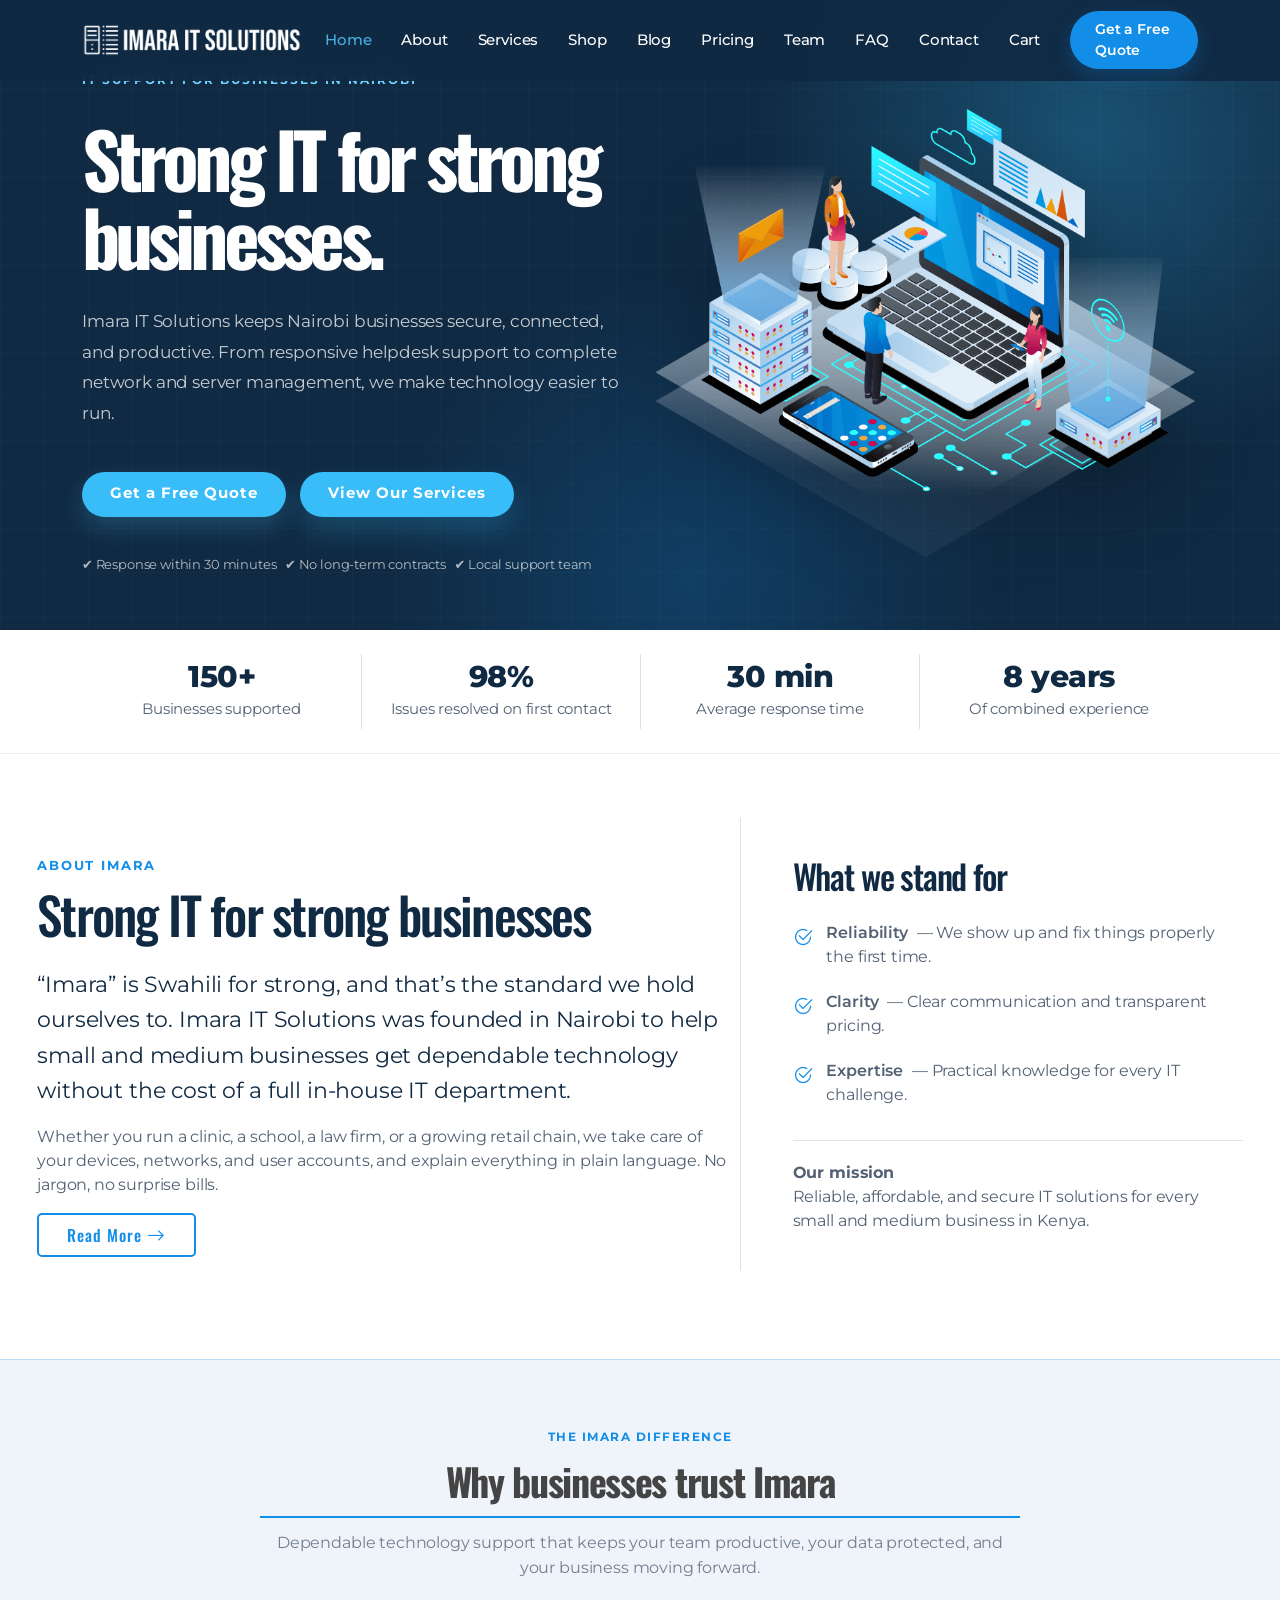
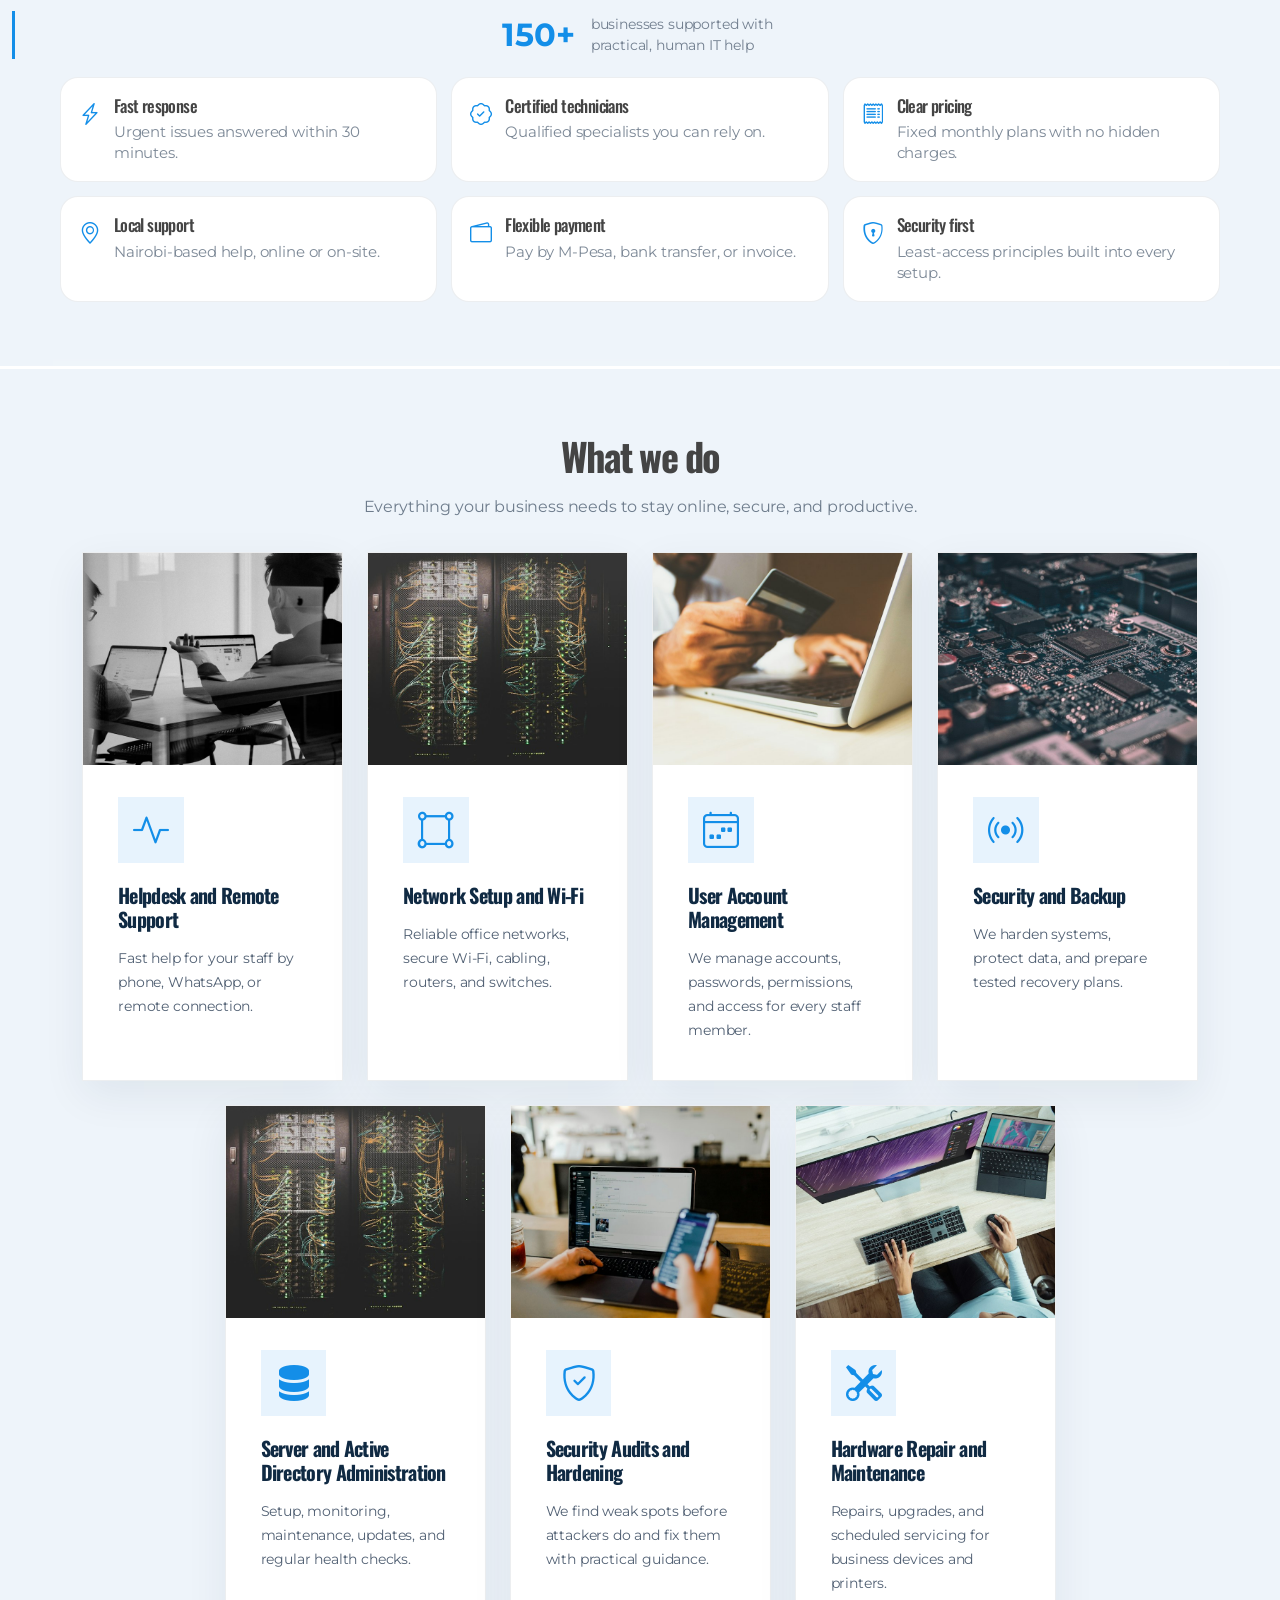
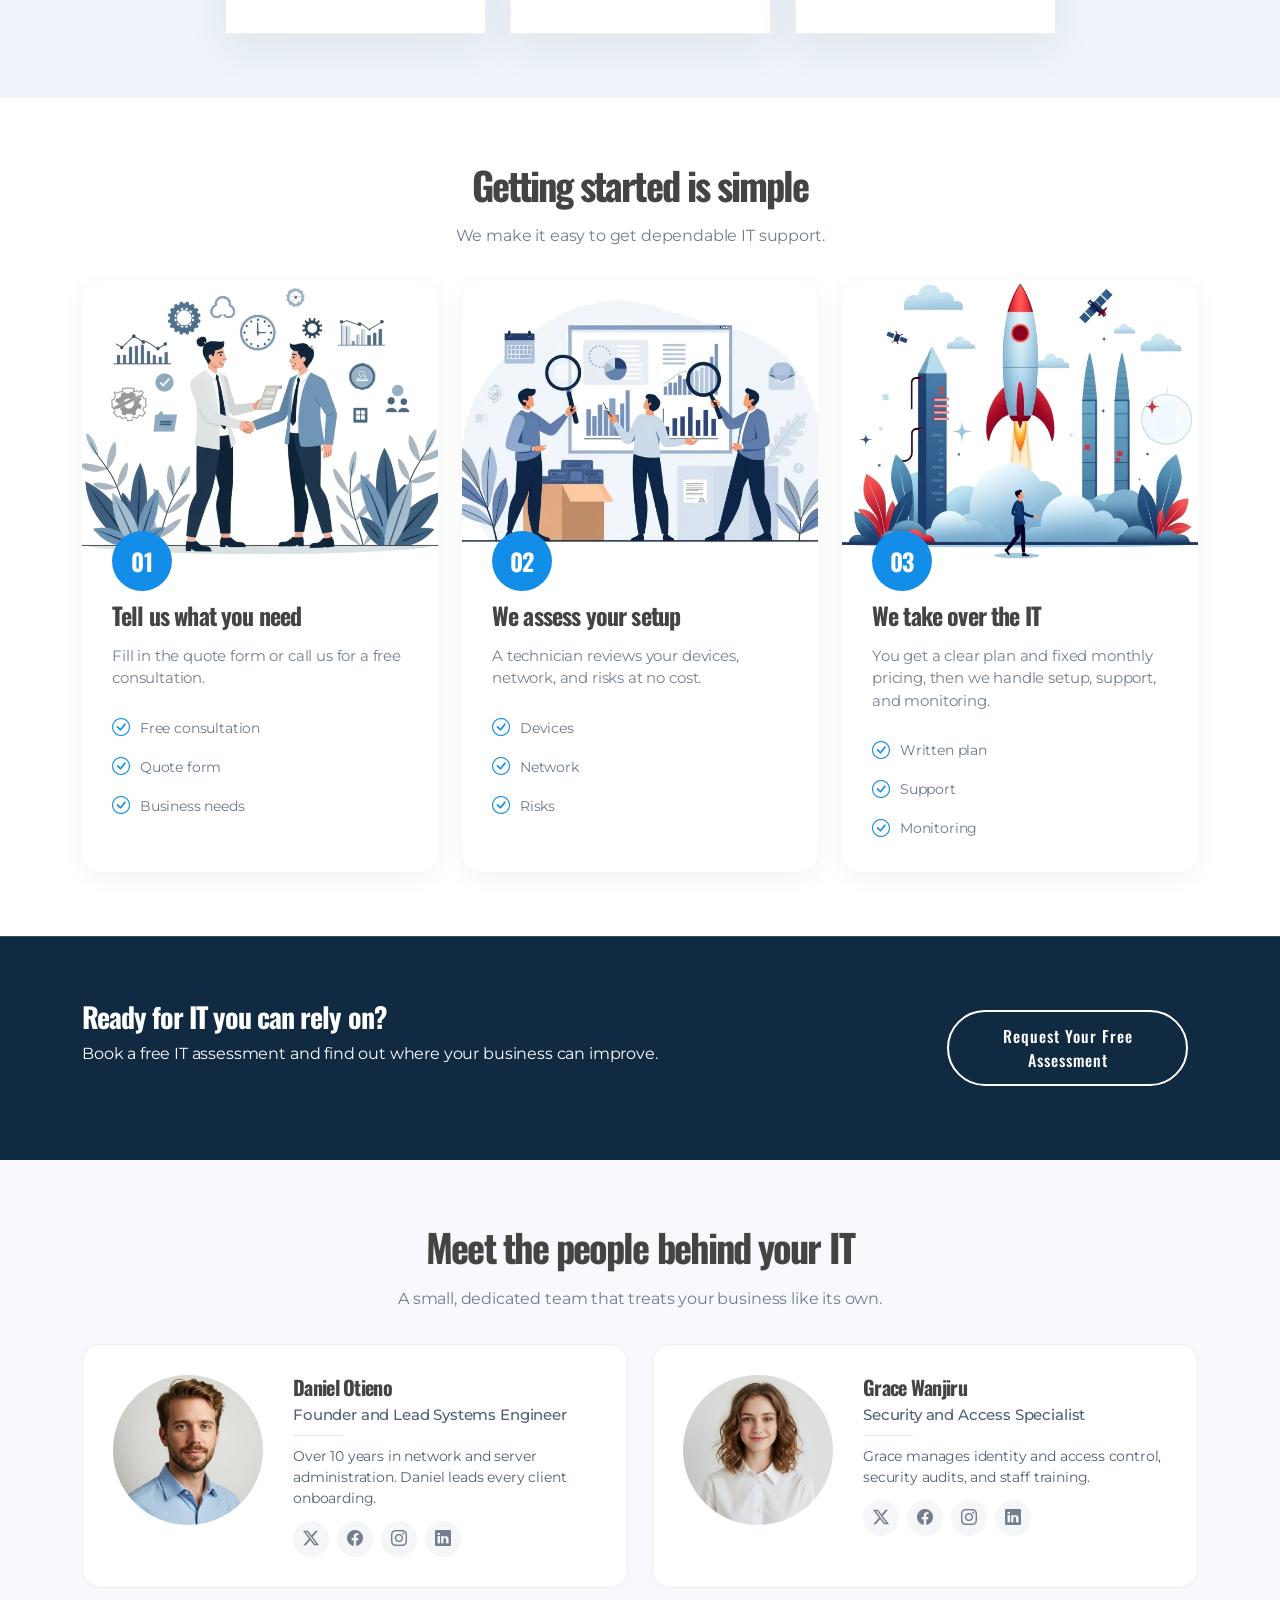
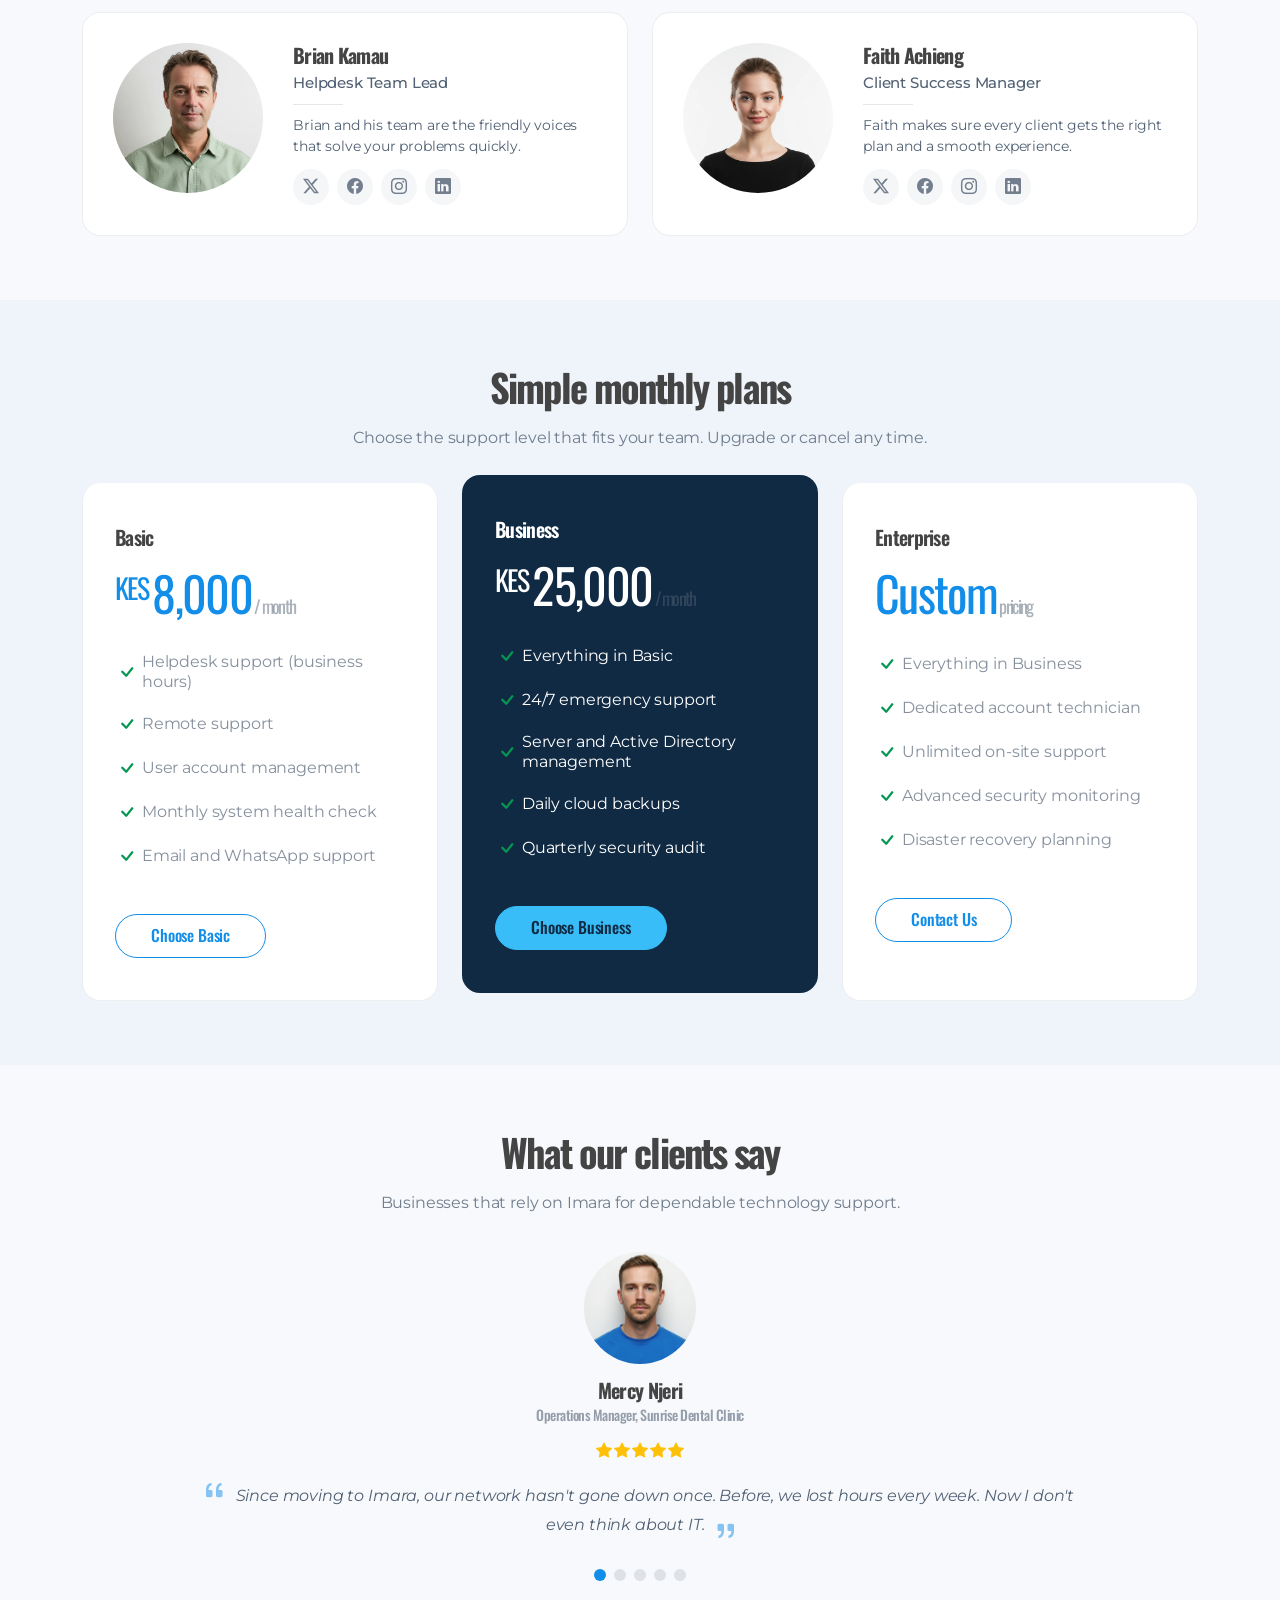
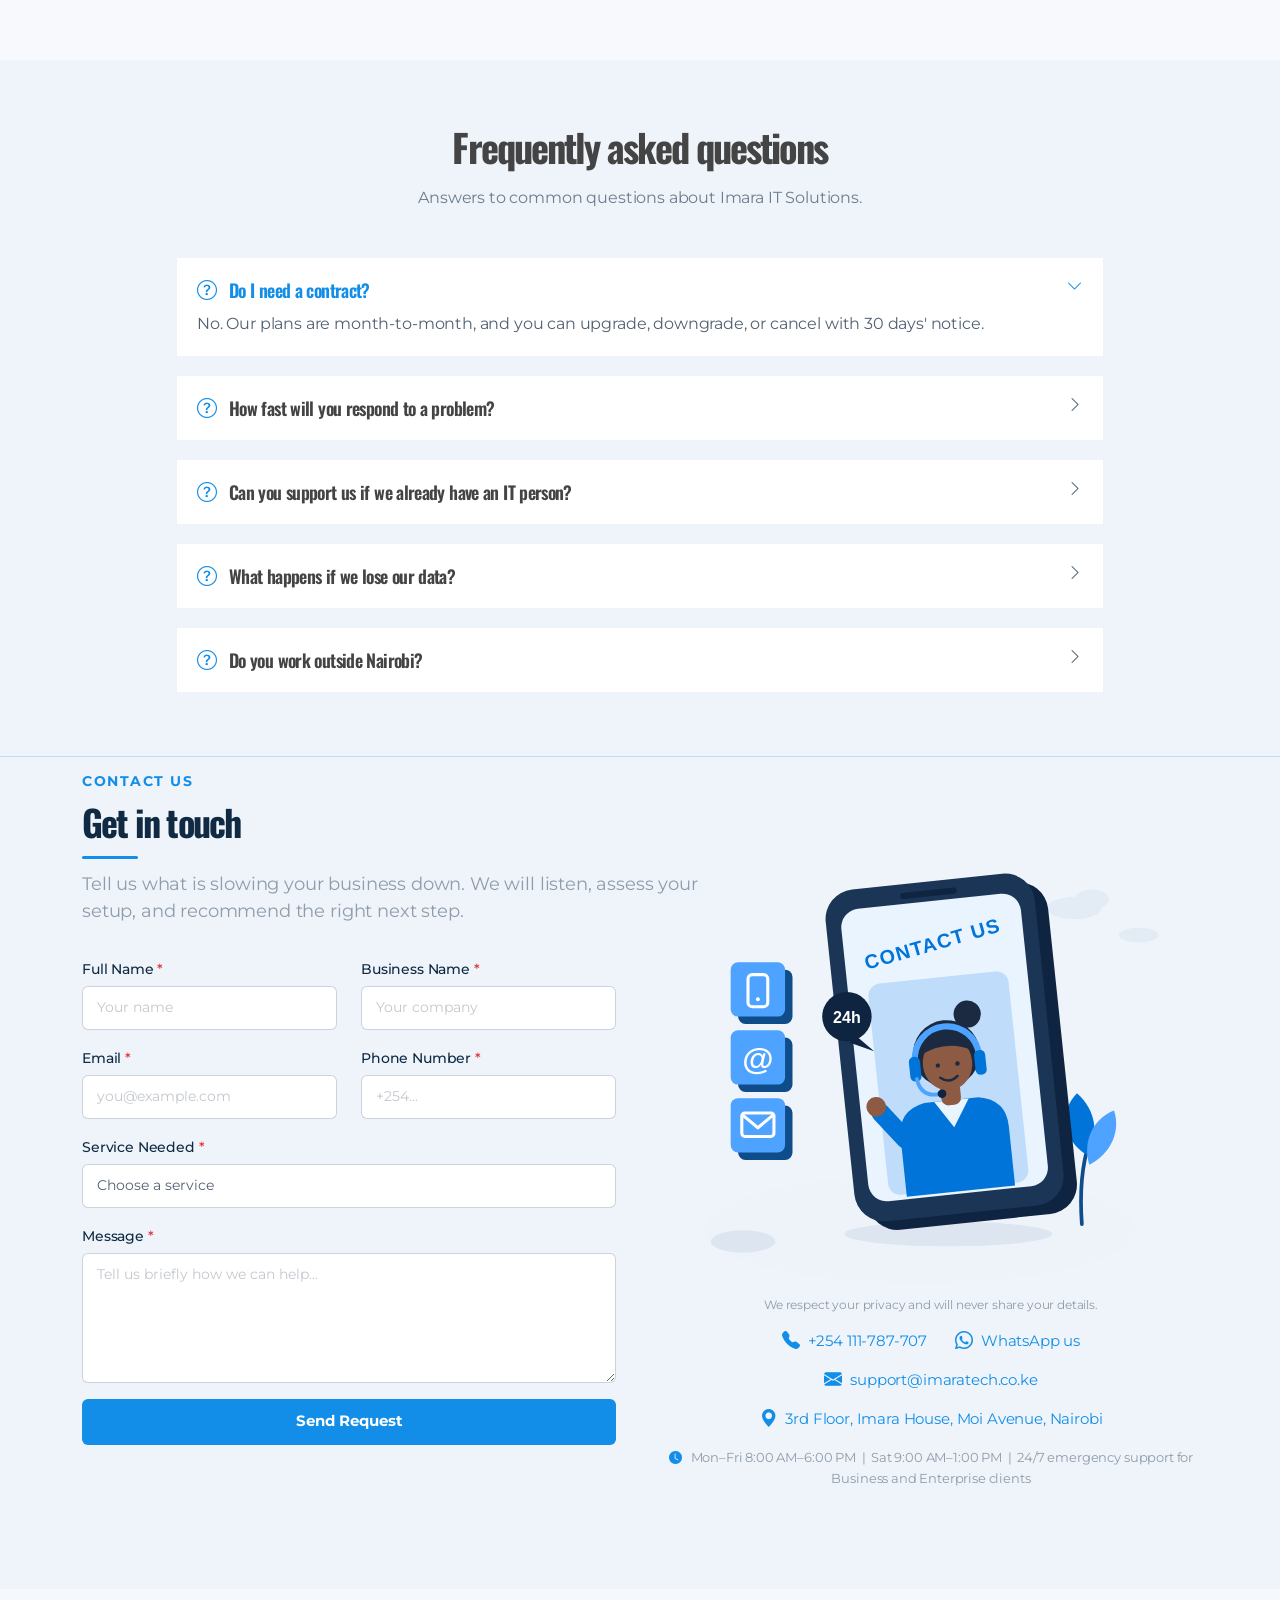
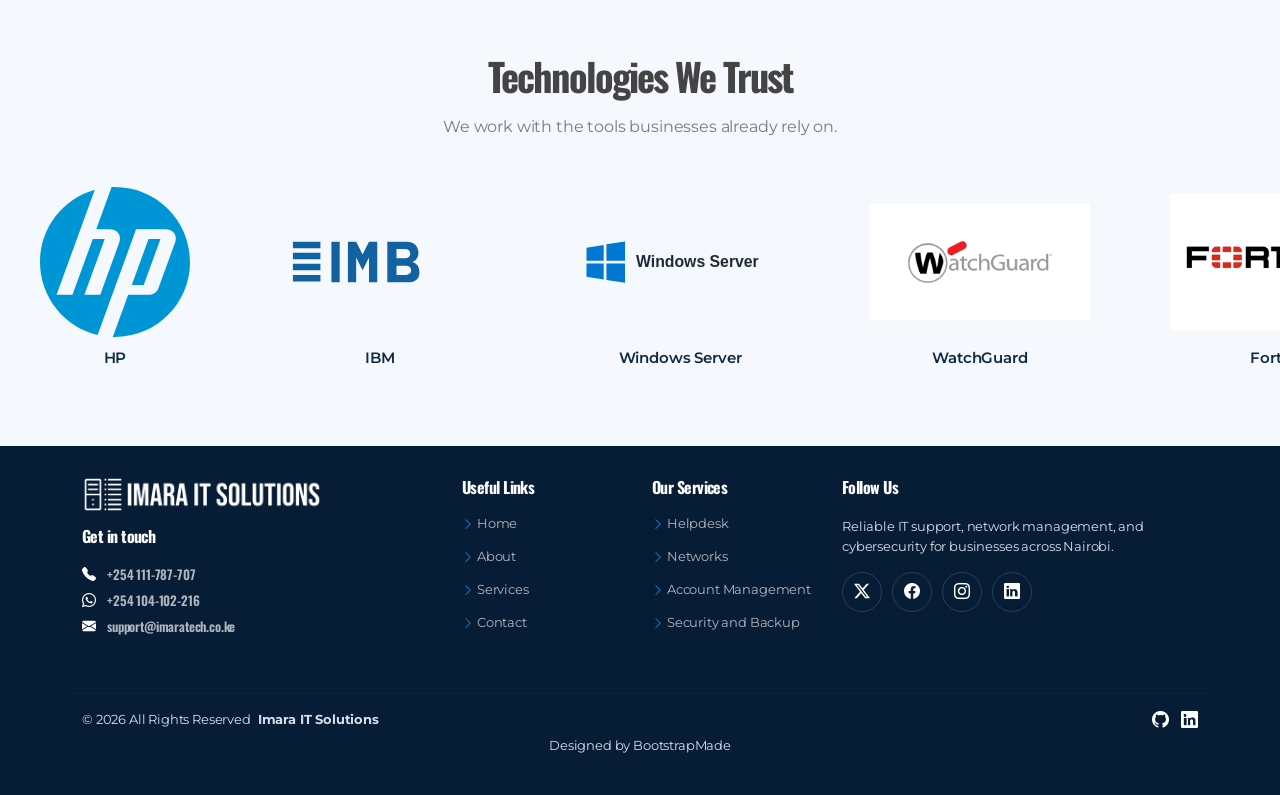
==== commit b5a6b6a7: "initial commit" ====
--- a/index.html
+++ b/index.html
@@ -9,11 +9,11 @@
   <meta name="keywords" content="">
 
   <!--Favicons-->
- <link rel="icon" href="assets/img/favicon/favicon.svg" type="image/svg+xml">
-<link rel="icon" href="assets/img/favicon/favicon.ico" sizes="any">
-<link rel="icon" type="image/png" sizes="32x32" href="assets/img/favicon/favicon-32x32.png">
-<link rel="icon" type="image/png" sizes="16x16" href="assets/img/favicon/favicon-16x16.png">
-<link rel="apple-touch-icon" href="assets/img/favicon/apple-touch-icon.png">
+ <link rel="icon" href="assets/img/favicon.svg" type="image/svg+xml">
+<link rel="icon" href="assets/img/favicon.ico" sizes="any">
+<link rel="icon" type="image/png" sizes="32x32" href="assets/img/favicon-32x32.png">
+<link rel="icon" type="image/png" sizes="16x16" href="assets/img/favicon-16x16.png">
+<link rel="apple-touch-icon" href="assets/img/apple-touch-icon.png">
 
   <!-- Fonts -->
   <link href="https://fonts.googleapis.com" rel="preconnect">
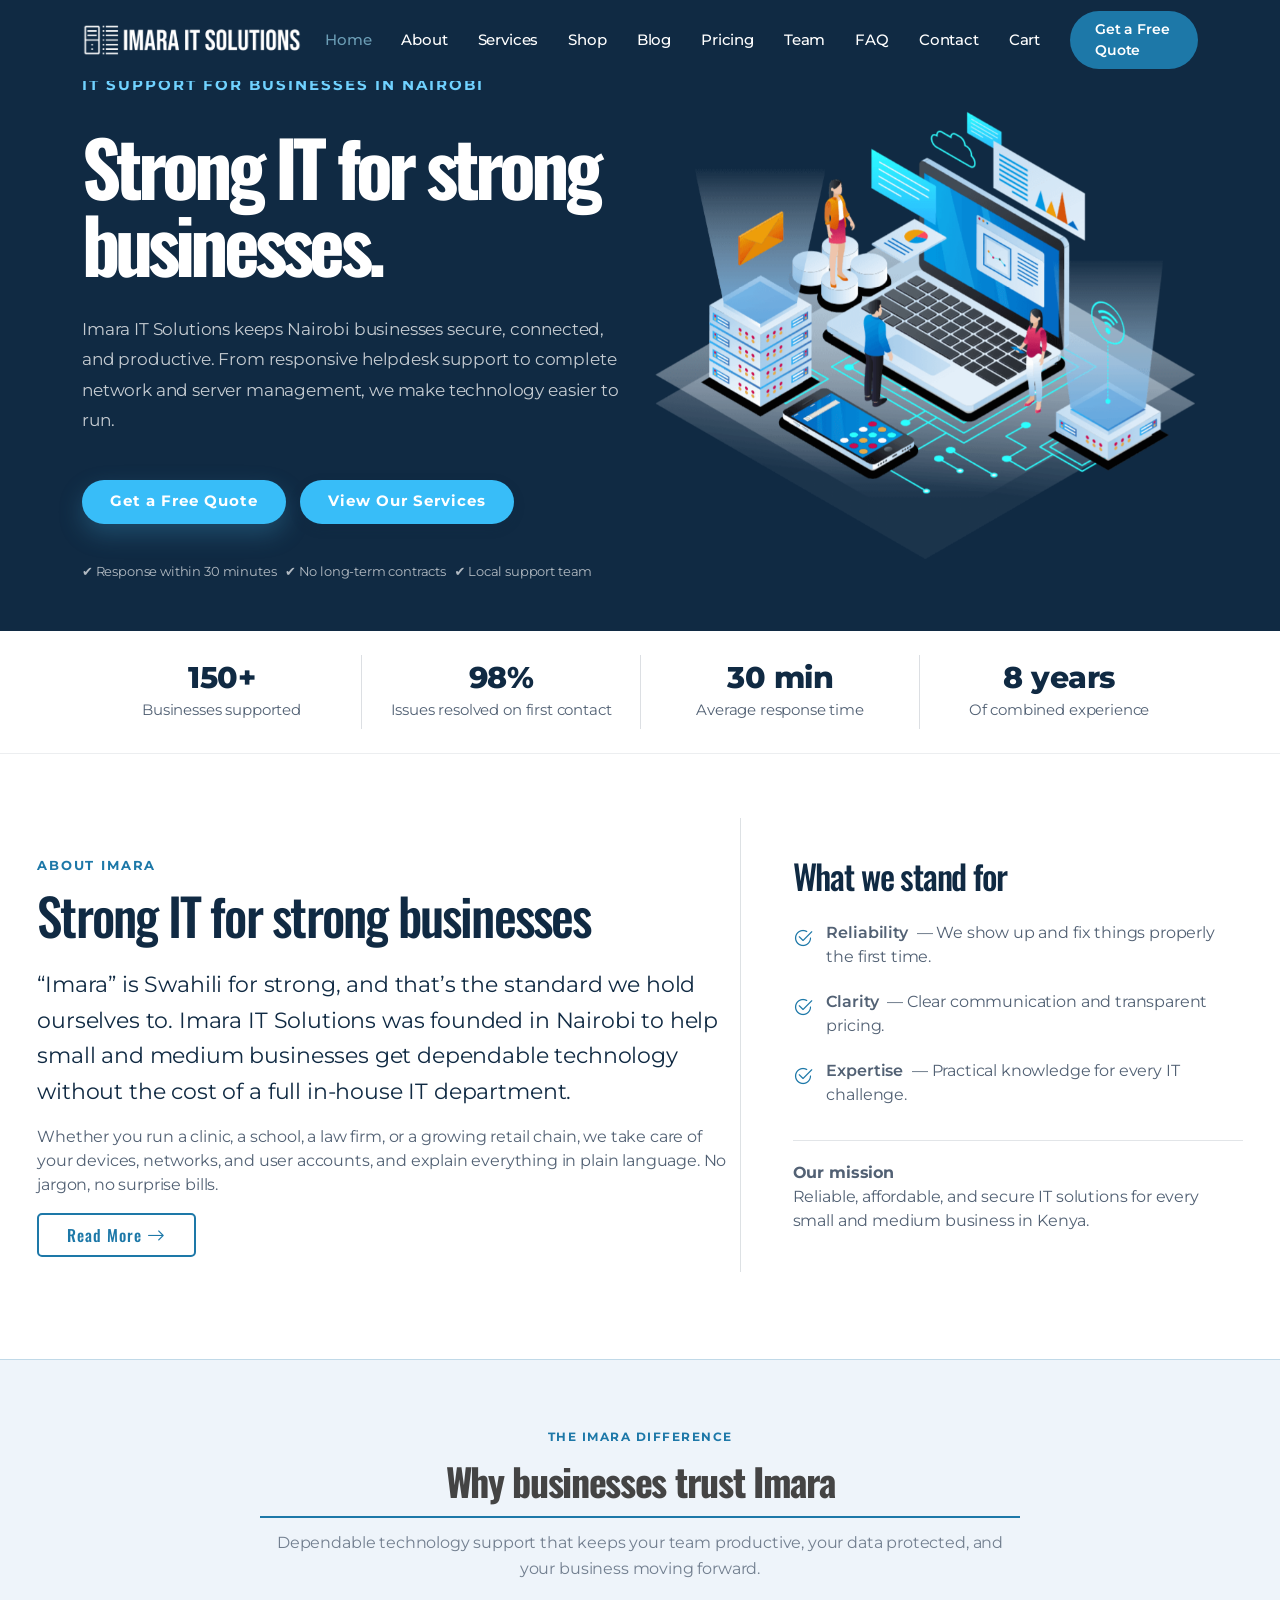
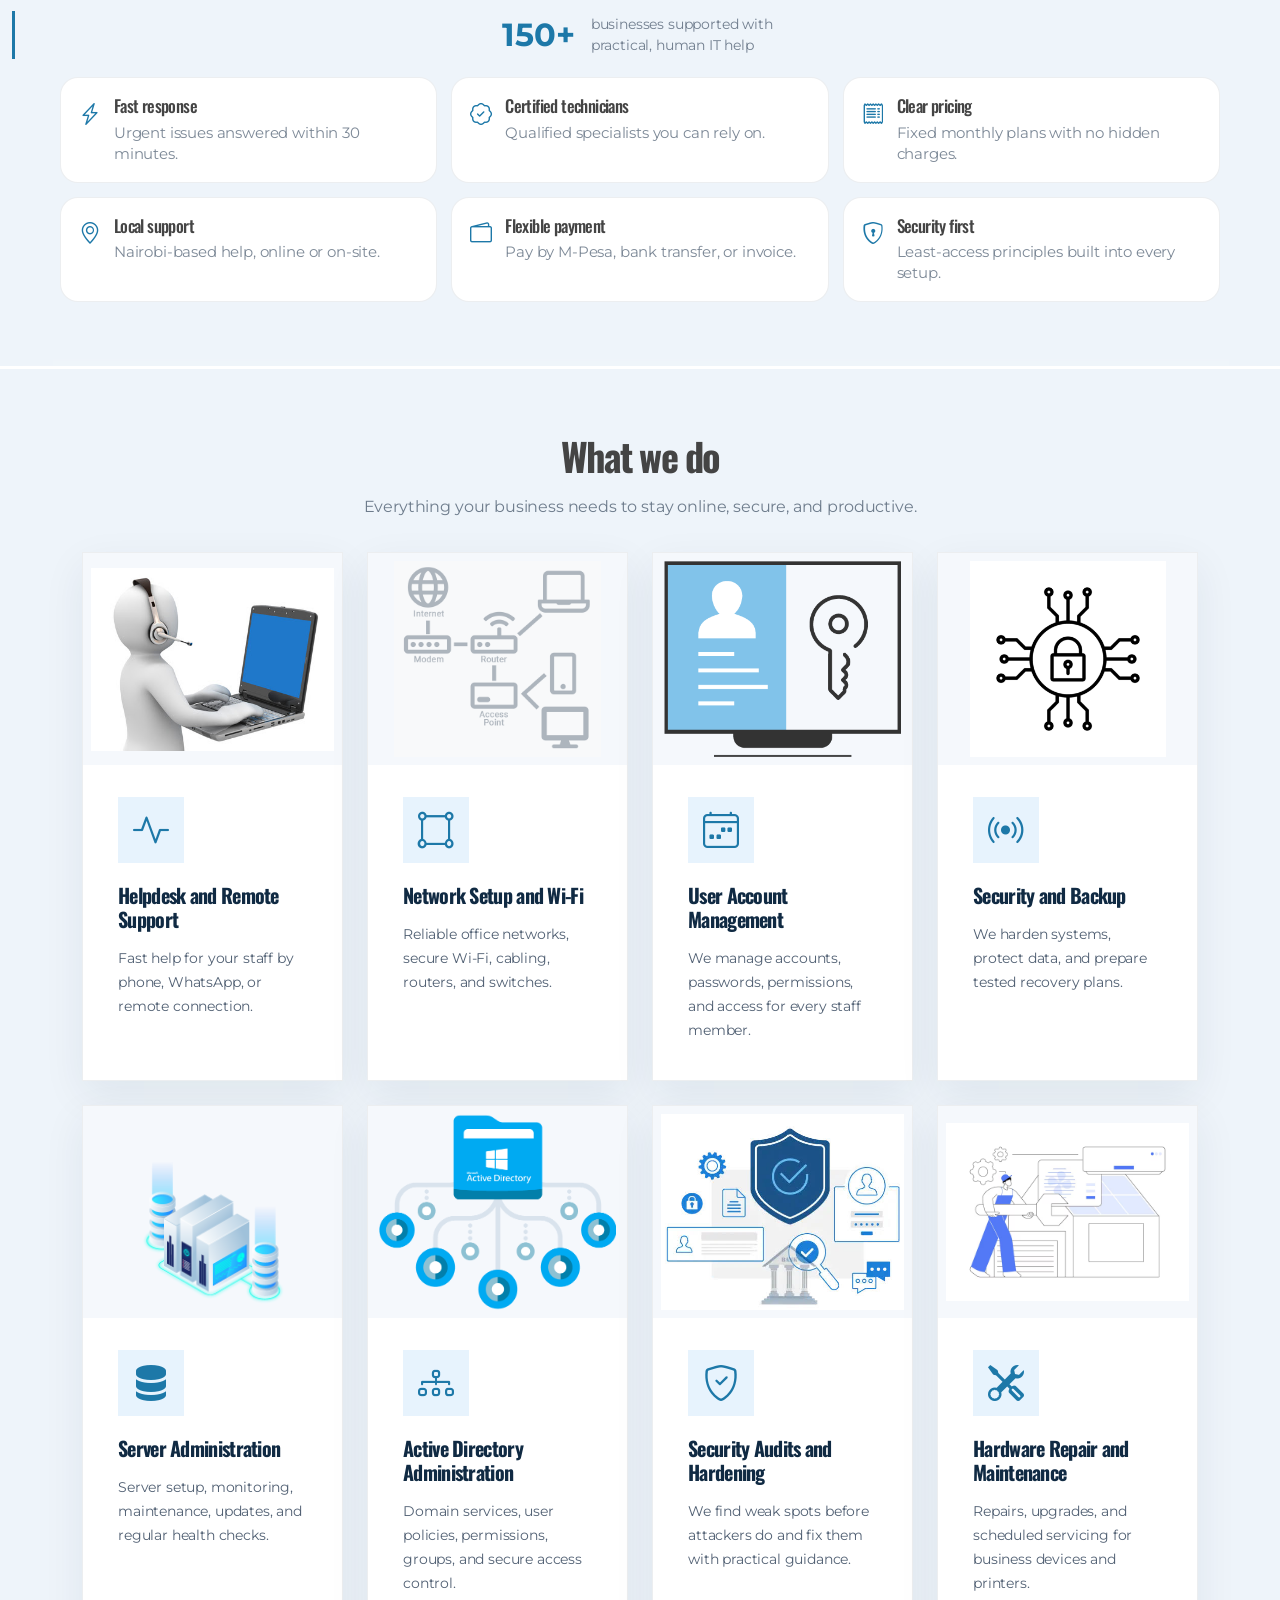
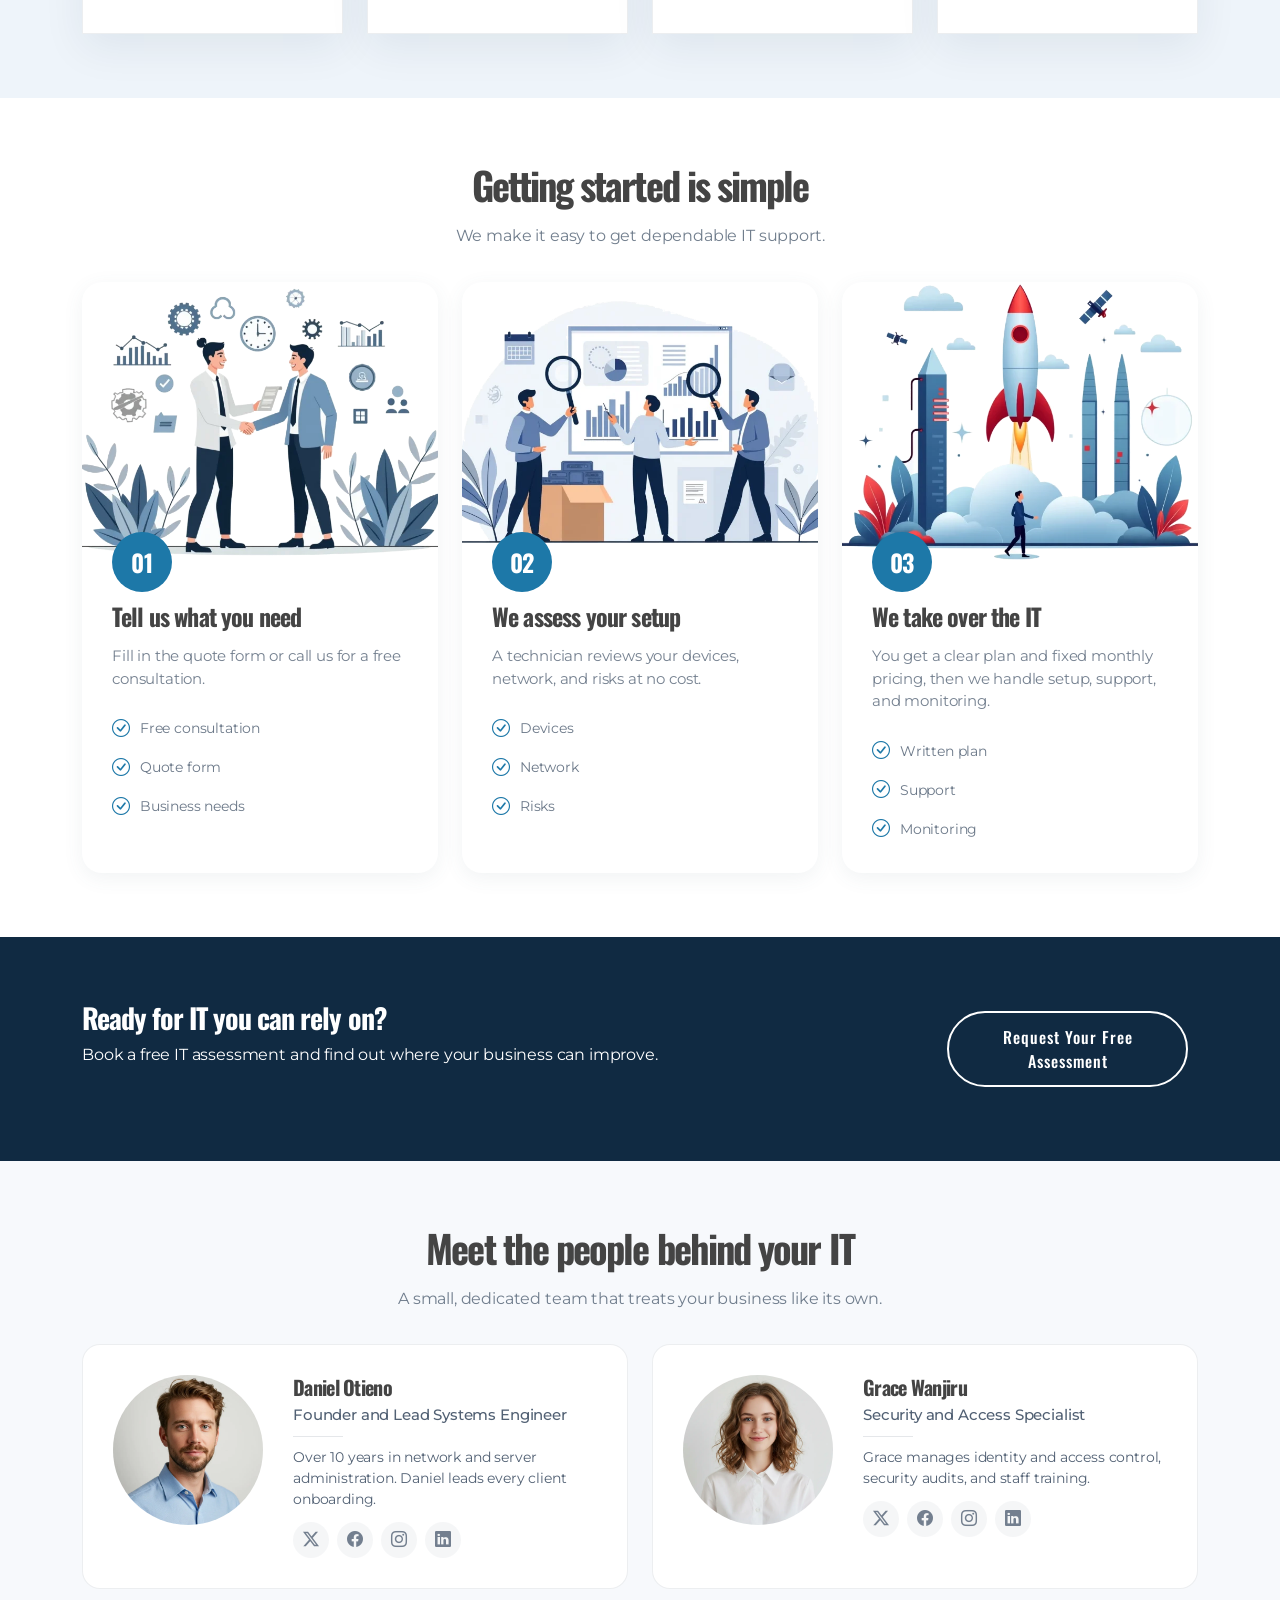
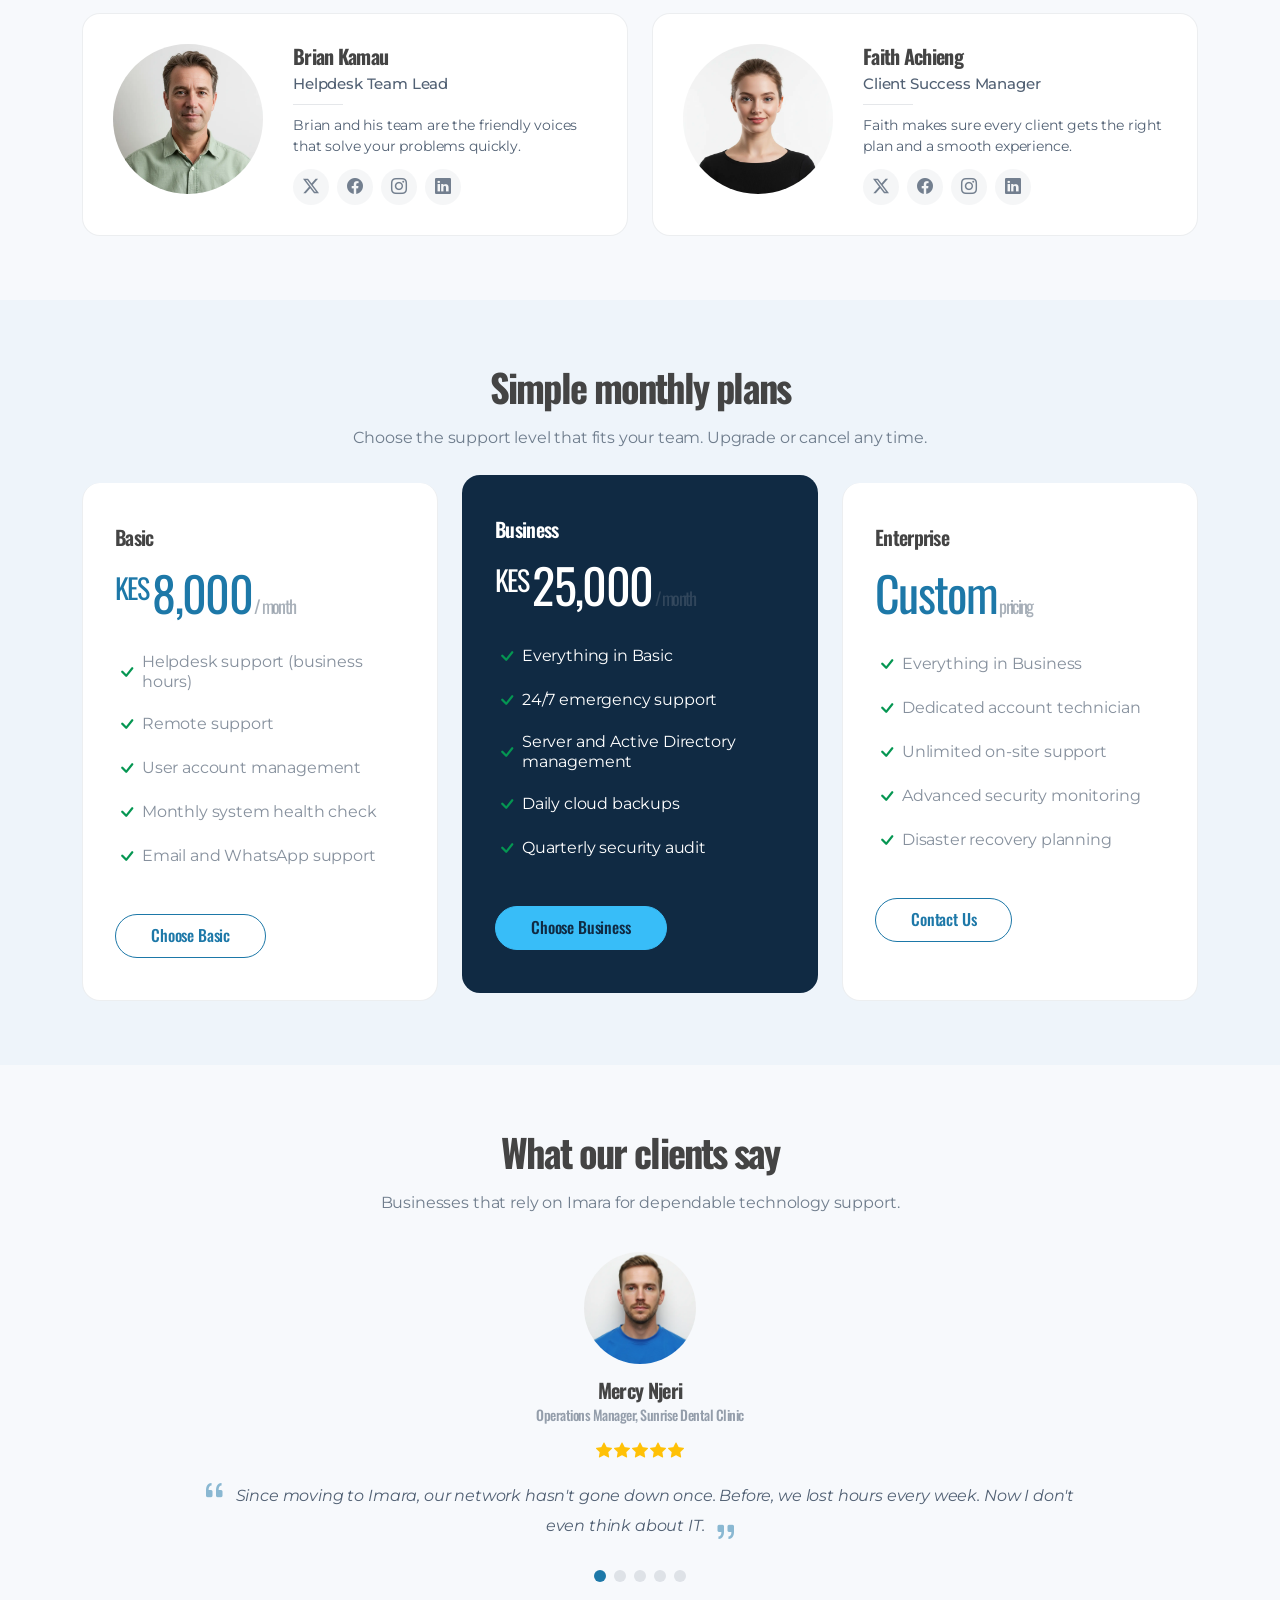
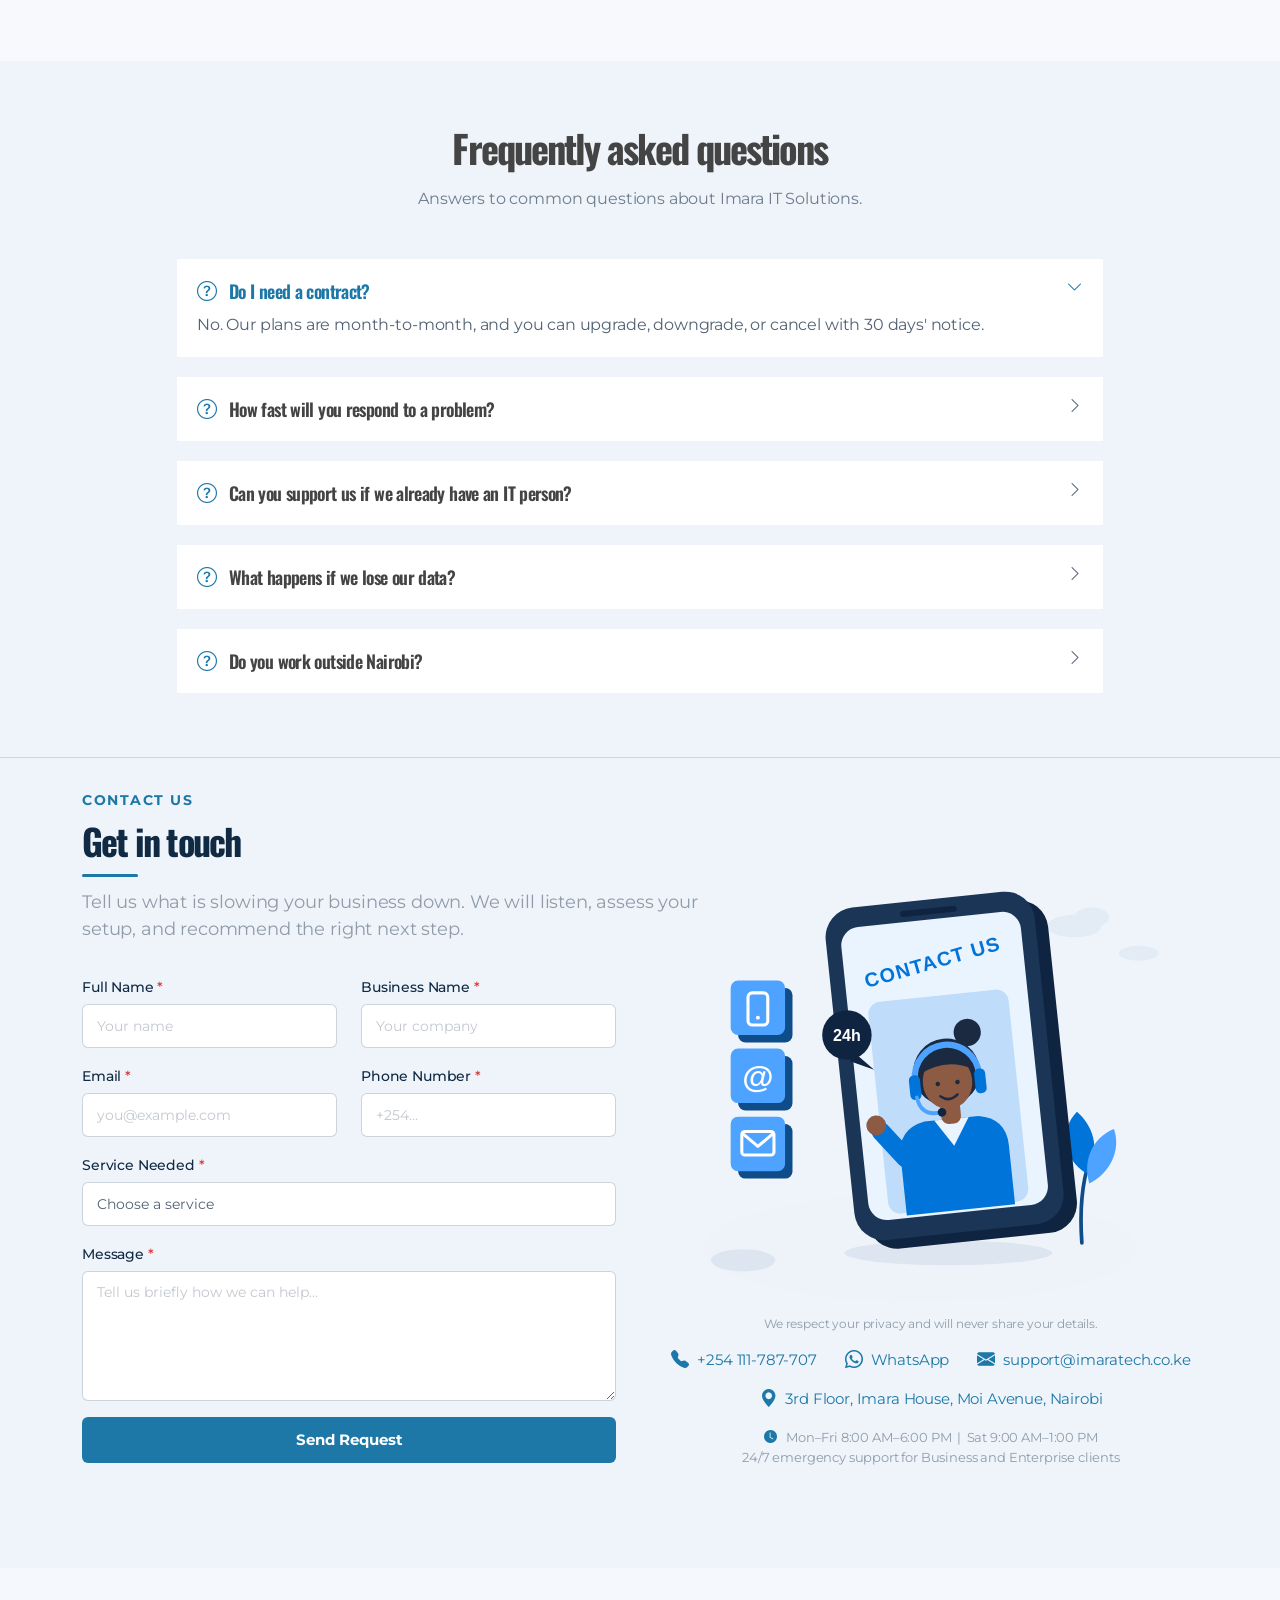
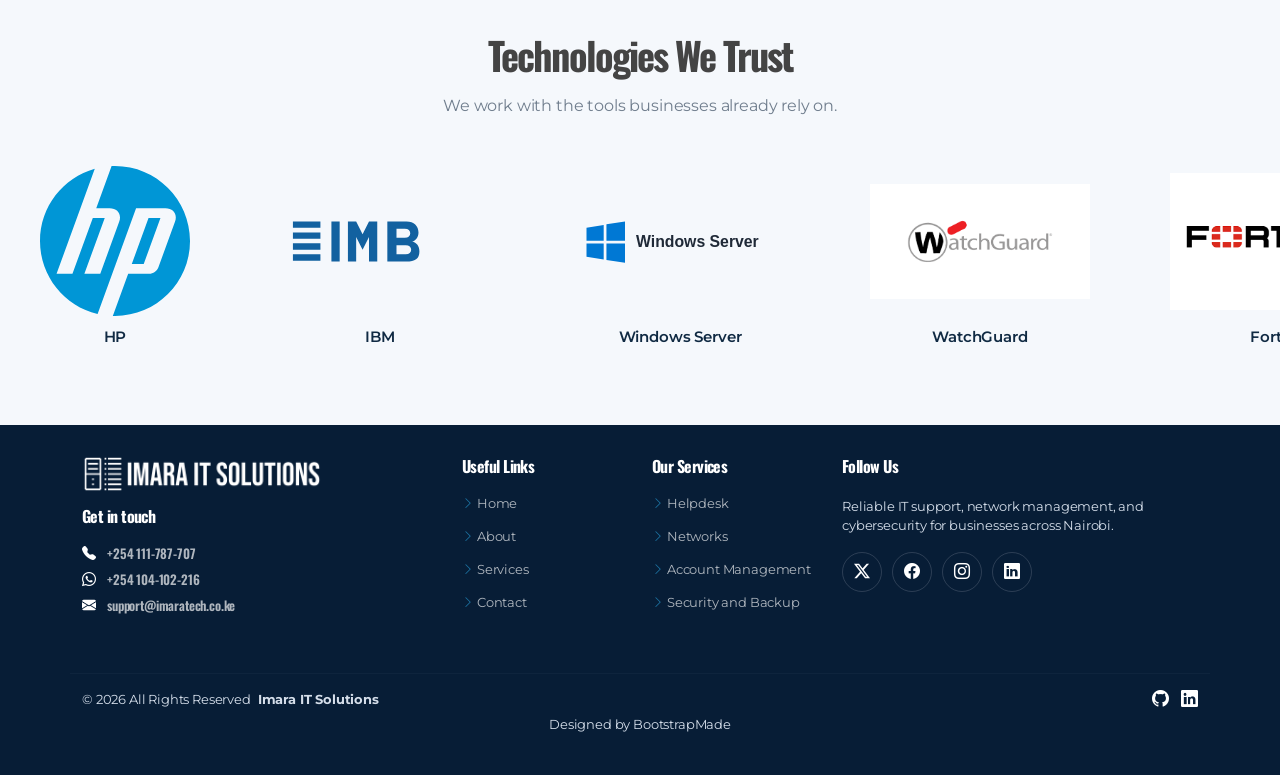
==== commit 52aeb537: "yeaah" ====
--- a/index.html
+++ b/index.html
@@ -298,7 +298,7 @@
 
           <div class="col-xl-3 col-md-6 d-flex" data-aos="fade-up" data-aos-delay="100">
             <div class="service-item position-relative">
-              <div class="service-image"><img src="assets/img/services/helpdesk.jpg" alt="IT support specialist helping a client" loading="lazy"></div>
+              <div class="service-image"><img src="assets/img/services/remote support.jpg" alt="Remote IT support specialist helping a client" loading="lazy"></div>
               <div class="icon"><i class="bi bi-activity icon"></i></div>
               <h4><a href="#contact" class="stretched-link">Helpdesk and Remote Support</a></h4>
               <p>Fast help for your staff by phone, WhatsApp, or remote connection.</p>
@@ -307,7 +307,7 @@
 
           <div class="col-xl-3 col-md-6 d-flex" data-aos="fade-up" data-aos-delay="200">
             <div class="service-item position-relative">
-              <div class="service-image"><img src="assets/img/services/network.jpg" alt="Network equipment and connectivity cables" loading="lazy"></div>
+              <div class="service-image"><img src="assets/img/services/netwrok.png" alt="Network equipment and connectivity cables" loading="lazy"></div>
               <div class="icon"><i class="bi bi-bounding-box-circles icon"></i></div>
               <h4><a href="#contact" class="stretched-link">Network Setup and Wi-Fi</a></h4>
               <p>Reliable office networks, secure Wi-Fi, cabling, routers, and switches.</p>
@@ -316,7 +316,7 @@
 
           <div class="col-xl-3 col-md-6 d-flex" data-aos="fade-up" data-aos-delay="300">
             <div class="service-item position-relative">
-              <div class="service-image"><img src="assets/img/services/account-management.jpg" alt="Professional working securely on a laptop" loading="lazy"></div>
+              <div class="service-image"><img src="assets/img/services/user-access-management-cs-icon.png" alt="User access and account management" loading="lazy"></div>
               <div class="icon"><i class="bi bi-calendar4-week icon"></i></div>
               <h4><a href="#contact" class="stretched-link">User Account Management</a></h4>
               <p>We manage accounts, passwords, permissions, and access for every staff member.</p>
@@ -325,7 +325,7 @@
 
           <div class="col-xl-3 col-md-6 d-flex" data-aos="fade-up" data-aos-delay="400">
             <div class="service-item position-relative">
-              <div class="service-image"><img src="assets/img/services/backup.jpg" alt="Data storage and backup technology" loading="lazy"></div>
+              <div class="service-image"><img src="assets/img/services/security.png" alt="Security and backup technology" loading="lazy"></div>
               <div class="icon"><i class="bi bi-broadcast icon"></i></div>
               <h4><a href="#contact" class="stretched-link">Security and Backup</a></h4>
               <p>We harden systems, protect data, and prepare tested recovery plans.</p>
@@ -334,16 +334,25 @@
 
           <div class="col-xl-3 col-md-6 d-flex" data-aos="fade-up" data-aos-delay="500">
             <div class="service-item position-relative">
-              <div class="service-image"><img src="assets/img/services/server.jpg" alt="Server racks in a data centre" loading="lazy"></div>
+              <div class="service-image"><img src="assets/img/services/server.png" alt="Server racks in a data centre" loading="lazy"></div>
               <div class="icon"><i class="bi bi-server icon"></i></div>
-              <h4><a href="#contact" class="stretched-link">Server and Active Directory Administration</a></h4>
-              <p>Setup, monitoring, maintenance, updates, and regular health checks.</p>
+              <h4><a href="#contact" class="stretched-link">Server Administration</a></h4>
+              <p>Server setup, monitoring, maintenance, updates, and regular health checks.</p>
+            </div>
+          </div><!-- End Service Item -->
+
+          <div class="col-xl-3 col-md-6 d-flex" data-aos="fade-up" data-aos-delay="550">
+            <div class="service-item position-relative">
+              <div class="service-image"><img src="assets/img/services/active directory.png" alt="Active Directory administration and access control" loading="lazy"></div>
+              <div class="icon"><i class="bi bi-diagram-3 icon"></i></div>
+              <h4><a href="#contact" class="stretched-link">Active Directory Administration</a></h4>
+              <p>Domain services, user policies, permissions, groups, and secure access control.</p>
             </div>
           </div><!-- End Service Item -->
 
           <div class="col-xl-3 col-md-6 d-flex" data-aos="fade-up" data-aos-delay="600">
             <div class="service-item position-relative">
-              <div class="service-image"><img src="assets/img/services/security.jpg" alt="Cybersecurity access and protection" loading="lazy"></div>
+              <div class="service-image"><img src="assets/img/services/security audits.jpeg" alt="Cybersecurity audit and system hardening" loading="lazy"></div>
               <div class="icon"><i class="bi bi-shield-check icon"></i></div>
               <h4><a href="#contact" class="stretched-link">Security Audits and Hardening</a></h4>
               <p>We find weak spots before attackers do and fix them with practical guidance.</p>
@@ -352,7 +361,7 @@
 
           <div class="col-xl-3 col-md-6 d-flex" data-aos="fade-up" data-aos-delay="700">
             <div class="service-item position-relative">
-              <div class="service-image"><img src="assets/img/services/hardware.jpg" alt="Laptop hardware ready for maintenance" loading="lazy"></div>
+              <div class="service-image"><img src="assets/img/services/hardware repair.avif" alt="Laptop hardware repair and maintenance" loading="lazy"></div>
               <div class="icon"><i class="bi bi-tools icon"></i></div>
               <h4><a href="#contact" class="stretched-link">Hardware Repair and Maintenance</a></h4>
               <p>Repairs, upgrades, and scheduled servicing for business devices and printers.</p>
@@ -1166,14 +1175,14 @@
 
         <ul class="contact-info">
           <li><i class="bi bi-telephone-fill"></i><a href="tel:+254111787707">+254 111-787-707</a></li>
-          <li><i class="bi bi-whatsapp"></i><a href="https://wa.me/254104102216">WhatsApp us</a></li>
+          <li><i class="bi bi-whatsapp"></i><a href="https://wa.me/254104102216">WhatsApp</a></li>
           <li><i class="bi bi-envelope-fill"></i><a href="mailto:support@imaratech.co.ke">support@imaratech.co.ke</a></li>
           <li><i class="bi bi-geo-alt-fill"></i><span>3rd Floor, Imara House, Moi Avenue, Nairobi</span></li>
         </ul>
 
         <p class="contact-hours">
           <i class="bi bi-clock-fill"></i>
-          Mon–Fri 8:00 AM–6:00 PM &nbsp;|&nbsp; Sat 9:00 AM–1:00 PM &nbsp;|&nbsp; 24/7 emergency support for Business and Enterprise clients
+          Mon–Fri 8:00 AM–6:00 PM &nbsp;|&nbsp; Sat 9:00 AM–1:00 PM  <br> 24/7 emergency support for Business and Enterprise clients
         </p>
       </div>
 
@@ -1283,7 +1292,7 @@
       <div class="copyright-row">
         <p>© 2026 <span>All Rights Reserved</span> <strong class="px-1 sitename">Imara IT Solutions</strong></p>
         <div class="copyright-social">
-          <a href="https://github.com/1magdalene" aria-label="GitHub" target="_blank" rel="noopener"><i class="bi bi-github"></i></a>
+          <a href="https://github.com/1magdalene/Imara" aria-label="GitHub" target="_blank" rel="noopener"><i class="bi bi-github"></i></a>
           <a href="https://www.linkedin.com/in/wangari-magdaline/" aria-label="LinkedIn" target="_blank" rel="noopener"><i class="bi bi-linkedin"></i></a>
         </div>
       </div>
--- a/assets/css/main.css
+++ b/assets/css/main.css
@@ -24,7 +24,7 @@
   --background-color: #f7f9fc;
   --default-color: #526174;
   --heading-color: #102a43;
-  --accent-color: #138ee8;
+  --accent-color: #1d78a8;
   --surface-color: #ffffff; /* The surface color is used as a background of boxed elements within sections, such as cards, icon boxes, or other elements that require a visual separation from the global background. */
   --contrast-color: #ffffff; /* Contrast color for text, ensuring readability against backgrounds of accent, heading, or default colors. */
 }
@@ -32,11 +32,11 @@
 /* Nav Menu Colors - The following color variables are used specifically for the navigation menu. They are separate from the global colors to allow for more customization options */
 :root {
   --nav-color: #ffffff;  /* The default color of the main navmenu links */
-  --nav-hover-color: #47b2e4; /* Applied to main navmenu links when they are hovered over or active */
+  --nav-hover-color: #6b9db5; /* Applied to main navmenu links when they are hovered over or active */
   --nav-mobile-background-color: #ffffff; /* Used as the background color for mobile navigation menu */
   --nav-dropdown-background-color: #ffffff; /* Used as the background color for dropdown items that appear when hovering over primary navigation items */
   --nav-dropdown-color: #444444; /* Used for navigation links of the dropdown items in the navigation menu. */
-  --nav-dropdown-hover-color: #47b2e4; /* Similar to --nav-hover-color, this color is applied to dropdown navigation links when they are hovered over. */
+  --nav-dropdown-hover-color: #6b9db5; /* Similar to --nav-hover-color, this color is applied to dropdown navigation links when they are hovered over. */
 }
 
 /* Color Presets - These classes override global colors when applied to any section or element, providing reuse of the sam color scheme. */
@@ -868,7 +868,7 @@
   --heading-color: #ffffff;
   color: var(--default-color);
   background-color: var(--background-color);
-  background-image: radial-gradient(circle at 85% 20%, rgba(71, 178, 228, 0.25), transparent 38%);
+  background-image: none;
   padding: 150px 0 70px;
   position: relative;
 }
@@ -978,9 +978,7 @@
 # Hero Section
 --------------------------------------------------------------*/
 .hero {
-  background:
-    radial-gradient(circle at 82% 35%, rgba(71, 178, 228, 0.18), transparent 30%),
-    var(--background-color);
+  background: var(--background-color);
   width: 100%;
   min-height: 80vh;
   position: relative;
@@ -1444,15 +1442,21 @@
 }
 
 .services .service-item .service-image {
+  align-items: center;
+  background: #f5f8fc;
+  display: flex;
   height: 170px;
+  justify-content: center;
   margin: 0 -30px 28px;
   overflow: hidden;
 }
 
 .services .service-item .service-image img {
+  display: block;
   width: 100%;
   height: 100%;
-  object-fit: cover;
+  object-fit: contain;
+  padding: 8px;
   transition: transform 0.6s ease;
 }
 
@@ -1488,7 +1492,7 @@
 }
 
 .services .service-item:hover .service-image img {
-  transform: scale(1.08);
+  transform: none;
 }
 
 .services .service-item:hover h4 a {
@@ -2554,6 +2558,7 @@
 
 /* Title block */
 #contact .section-title {
+  padding-top: 18px;
   padding-bottom: 32px;
   text-align: left;
 }
@@ -2912,7 +2917,7 @@
 
 .page-hero {
   min-height: 440px;
-  padding: 170px 0 90px;
+  padding: 68px 0 90px;
 }
 
 .page-hero h1 {
@@ -2931,7 +2936,7 @@
 }
 
 .equipment-catalog {
-  padding-top: 145px;
+  padding-top: 110px;
   padding-bottom: 90px;
 }
 
@@ -3064,7 +3069,7 @@
 }
 
 .product-detail {
-  padding-top: 145px;
+  padding-top: 110px;
   padding-bottom: 90px;
 }
 
@@ -3243,7 +3248,7 @@
 
 @media (max-width: 767px) {
   .product-detail {
-    padding-top: 120px;
+    padding-top: 51px;
   }
 
   .product-meta {
@@ -3325,7 +3330,7 @@
 
 .equipment-note-inner {
   align-items: center;
-  background: linear-gradient(135deg, var(--surface-color), color-mix(in srgb, var(--accent-color), white 94%));
+  background: var(--surface-color);
   border: 1px solid color-mix(in srgb, var(--accent-color), transparent 78%);
   border-radius: 20px;
   box-shadow: 0 18px 45px color-mix(in srgb, var(--heading-color), transparent 90%);
@@ -3464,7 +3469,7 @@
 .index-page .header,
 .index-page.scrolled .header,
 body:not(.index-page) .header {
-  --background-color: rgba(16, 42, 67, 0.94);
+  --background-color: #102a43;
 }
 
 .header .logo img {
@@ -3475,7 +3480,7 @@
 .header .btn-getstarted,
 .header .btn-getstarted:focus {
   background: var(--accent-color);
-  box-shadow: 0 8px 20px rgba(19, 142, 232, 0.24);
+  box-shadow: none;
   font-weight: 600;
 }
 
@@ -3520,15 +3525,12 @@
   max-width: 680px;
 }
 
-.equipment-catalog {
-  padding-top: 132px;
+.equipment-page .equipment-catalog {
+  padding-top: 120px;
 }
 
 .hero {
-  background:
-    radial-gradient(circle at 85% 22%, rgba(56, 196, 255, 0.26), transparent 28%),
-    radial-gradient(circle at 54% 92%, rgba(19, 142, 232, 0.2), transparent 34%),
-    #102a43;
+  background: #102a43;
   min-height: 88vh;
   padding: 150px 0 90px;
 }
@@ -3560,7 +3562,7 @@
 
 .hero .btn-get-started {
   background: #38bdf8;
-  box-shadow: 0 14px 28px rgba(56, 189, 248, 0.22);
+  box-shadow: 0 4px 12px rgba(16, 42, 67, 0.18);
   font-weight: 700;
 }
 
@@ -3571,7 +3573,7 @@
 }
 
 .hero .hero-img img {
-  filter: drop-shadow(0 28px 40px rgba(0, 0, 0, 0.3));
+  filter: none;
 }
 
 .clients,
@@ -3718,8 +3720,8 @@
     padding: 130px 0 70px;
   }
 
-  .equipment-catalog {
-    padding-top: 105px;
+  .equipment-page .equipment-catalog {
+    padding-top: 100px;
   }
 
   .pricing .featured {
@@ -3736,12 +3738,12 @@
   isolation: isolate;
   min-height: 630px;
   overflow: hidden;
+  padding-top: 68px;
   padding-bottom: 48px;
 }
 
 .index-page .hero::after {
-  background-image: linear-gradient(rgba(255, 255, 255, 0.06) 1px, transparent 1px), linear-gradient(90deg, rgba(255, 255, 255, 0.06) 1px, transparent 1px);
-  background-size: 44px 44px;
+  background-image: none;
   content: "";
   inset: 0;
   opacity: 0.35;
@@ -3757,6 +3759,11 @@
 
 .index-page .hero h1 {
   max-width: 680px;
+}
+
+.index-page .hero .hero-eyebrow {
+  font-size: 15px;
+  margin-top: 6px;
 }
 
 .index-page .hero .hero-img {
@@ -3883,6 +3890,7 @@
 @media (max-width: 767px) {
   .index-page .hero {
     min-height: auto;
+    padding-top: 95px;
   }
 
   .index-page .hero .hero-img {
@@ -3906,12 +3914,14 @@
 .equipment-page .equipment-catalog .section-title {
   margin-left: auto;
   margin-right: auto;
-  max-width: 860px;
+  max-width: none;
   text-align: left;
+  width: 100%;
 }
 
 .equipment-page .equipment-catalog .section-title p {
   margin-left: 0;
+  max-width: none;
 }
 
 .equipment-page .shop-toolbar {
@@ -3927,7 +3937,7 @@
 }
 
 .equipment-page .equipment-card > img {
-  background: linear-gradient(145deg, #f8fbff, #edf5fb);
+  background: #edf2f5;
   height: 220px;
 }
 
@@ -3971,11 +3981,14 @@
 }
 
 .page-title {
-  background:
-    radial-gradient(circle at 85% 20%, rgba(56, 189, 248, 0.18), transparent 30%),
-    #102a43;
+  background: #102a43;
   color: #ffffff;
-  padding: 150px 0 62px;
+  padding: 110px 0 62px;
+}
+
+.blog-page .page-title,
+.blog-details-page .page-title {
+  padding-top: 110px;
 }
 
 .page-title h1 {
@@ -3993,7 +4006,6 @@
 
 .blog-page .blog-posts,
 .blog-details-page .blog-details,
-.service-details-page .service-details,
 .portfolio-details-page .portfolio-details,
 .starter-page-page .starter-section,
 .page-404 .error-404 {
@@ -4001,7 +4013,6 @@
 }
 
 .blog-page .blog-posts article,
-.service-details-page .services-list,
 .portfolio-details-page .portfolio-info,
 .starter-page-page .starter-section .container {
   border: 1px solid rgba(16, 42, 67, 0.08);
@@ -4018,11 +4029,6 @@
   margin: -30px -30px 0;
 }
 
-.service-details-page .services-img {
-  border-radius: 20px;
-  box-shadow: 0 16px 40px rgba(16, 42, 67, 0.08);
-}
-
 .portfolio-details-page .portfolio-details-slider img {
   border-radius: 20px;
 }
@@ -4034,7 +4040,12 @@
 
 @media (max-width: 767px) {
   .page-title {
-    padding: 124px 0 46px;
+    padding: 95px 0 46px;
+  }
+
+  .blog-page .page-title,
+  .blog-details-page .page-title {
+    padding-top: 95px;
   }
 
   .starter-page-page .starter-section .container {
@@ -4115,72 +4126,6 @@
 .portfolio-details .portfolio-description p {
   padding: 0;
   color: color-mix(in srgb, var(--default-color), transparent 30%);
-}
-
-/*--------------------------------------------------------------
-# Service Details Section
---------------------------------------------------------------*/
-.service-details .services-list {
-  background-color: var(--surface-color);
-  padding: 10px 30px;
-  border: 1px solid color-mix(in srgb, var(--default-color), transparent 90%);
-  margin-bottom: 20px;
-}
-
-.service-details .services-list a {
-  display: block;
-  line-height: 1;
-  padding: 8px 0 8px 15px;
-  border-left: 3px solid color-mix(in srgb, var(--default-color), transparent 70%);
-  margin: 20px 0;
-  color: color-mix(in srgb, var(--default-color), transparent 20%);
-  transition: 0.3s;
-}
-
-.service-details .services-list a.active {
-  color: var(--heading-color);
-  font-weight: 700;
-  border-color: var(--accent-color);
-}
-
-.service-details .services-list a:hover {
-  border-color: var(--accent-color);
-}
-
-.service-details .services-img {
-  margin-bottom: 20px;
-}
-
-.service-details h3 {
-  font-size: 26px;
-  font-weight: 700;
-}
-
-.service-details h4 {
-  font-size: 20px;
-  font-weight: 700;
-}
-
-.service-details p {
-  font-size: 15px;
-}
-
-.service-details ul {
-  list-style: none;
-  padding: 0;
-  font-size: 15px;
-}
-
-.service-details ul li {
-  padding: 5px 0;
-  display: flex;
-  align-items: center;
-}
-
-.service-details ul i {
-  font-size: 20px;
-  margin-right: 8px;
-  color: var(--accent-color);
 }
 
 /*--------------------------------------------------------------
@@ -5014,7 +4959,7 @@
   top: 80px;
   bottom: 0;
   width: 2px;
-  background: linear-gradient(to bottom, color-mix(in srgb, var(--accent-color), transparent 40%), color-mix(in srgb, var(--accent-color), transparent 90%));
+  background: #c4d2da;
   z-index: 0;
 }
 
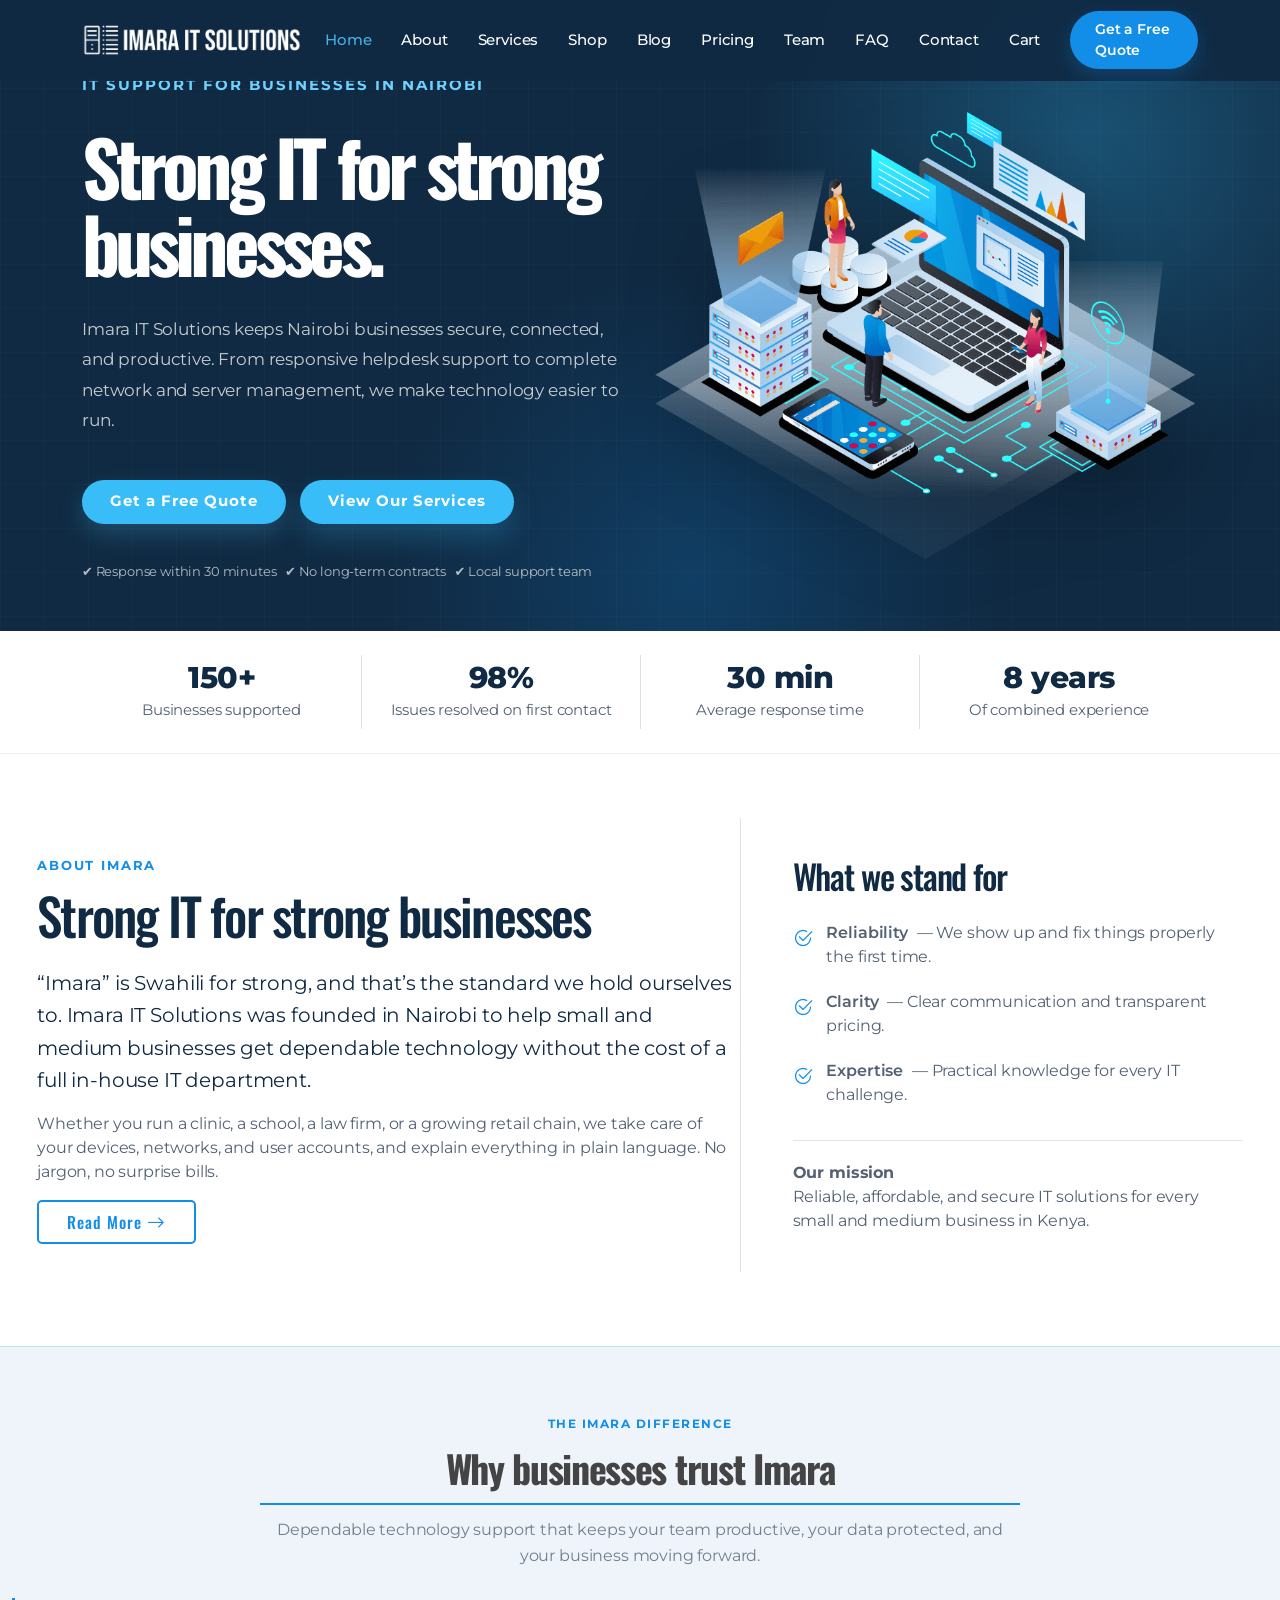
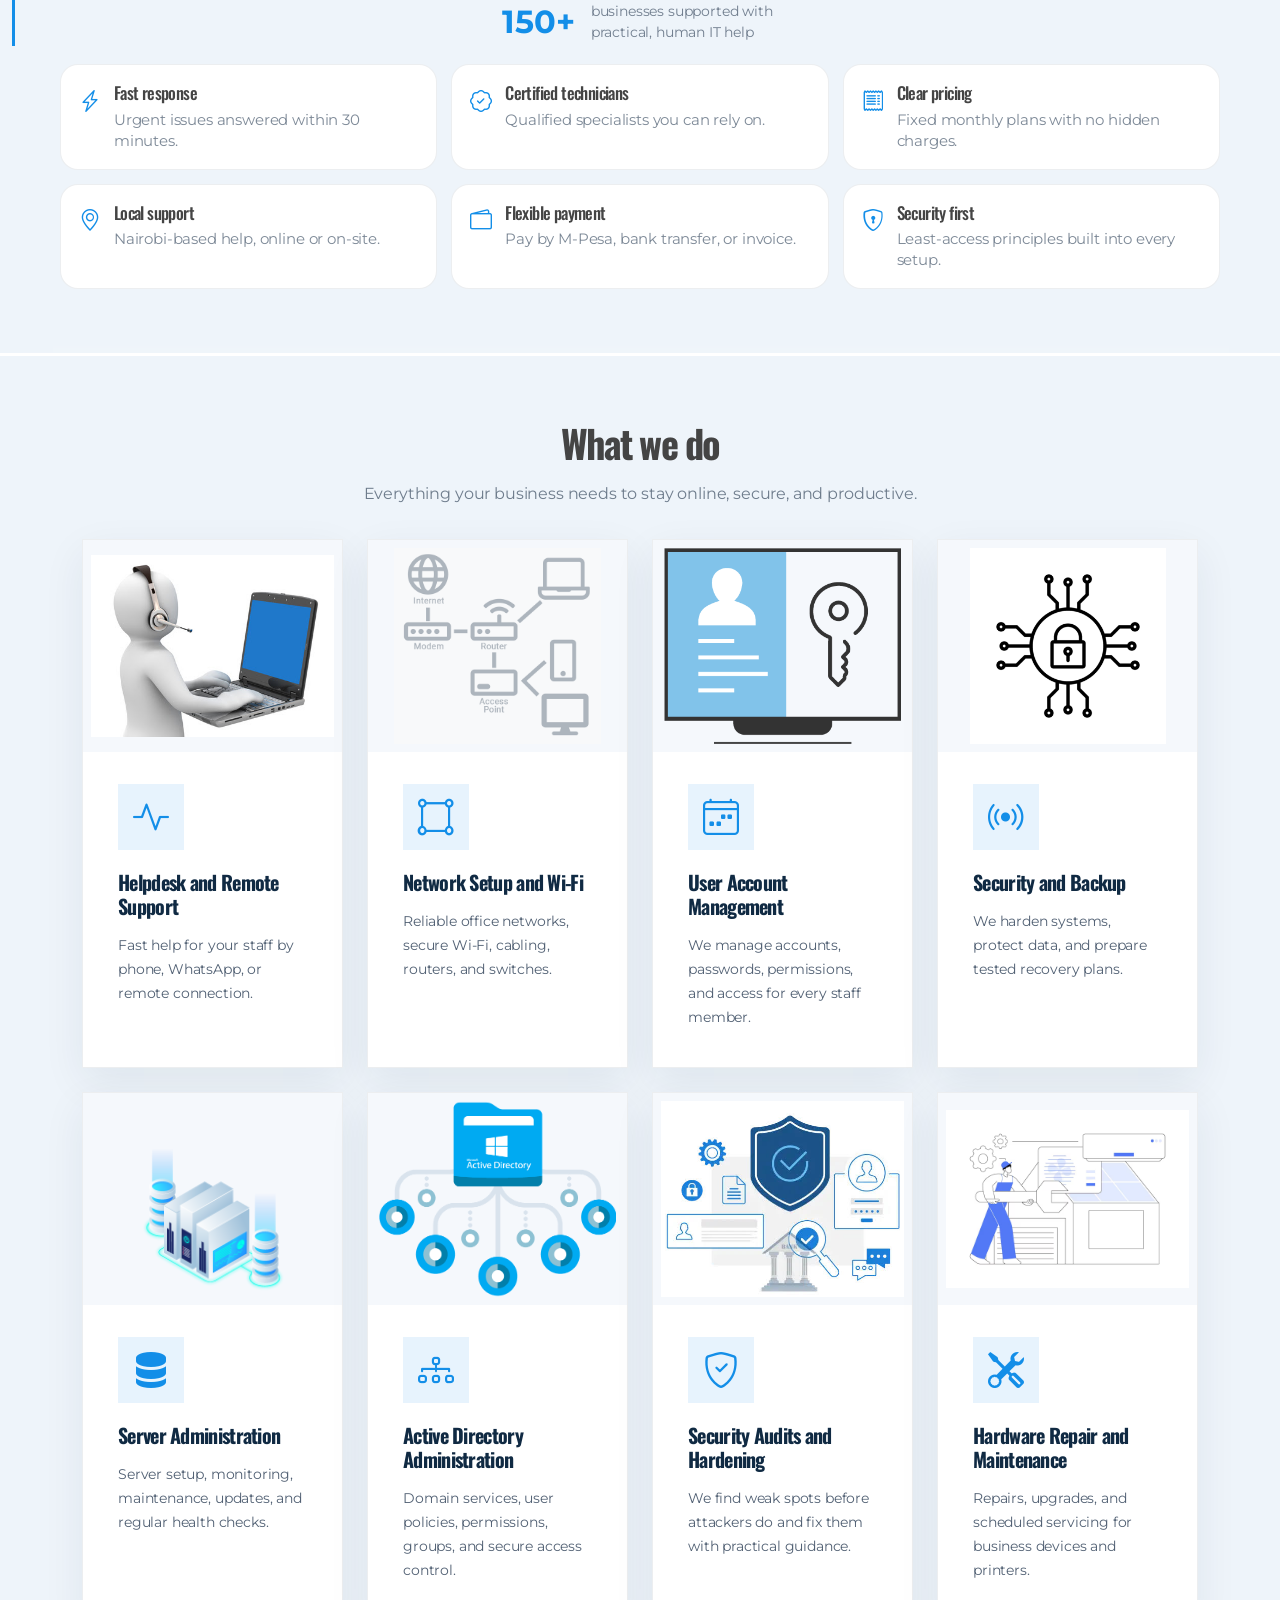
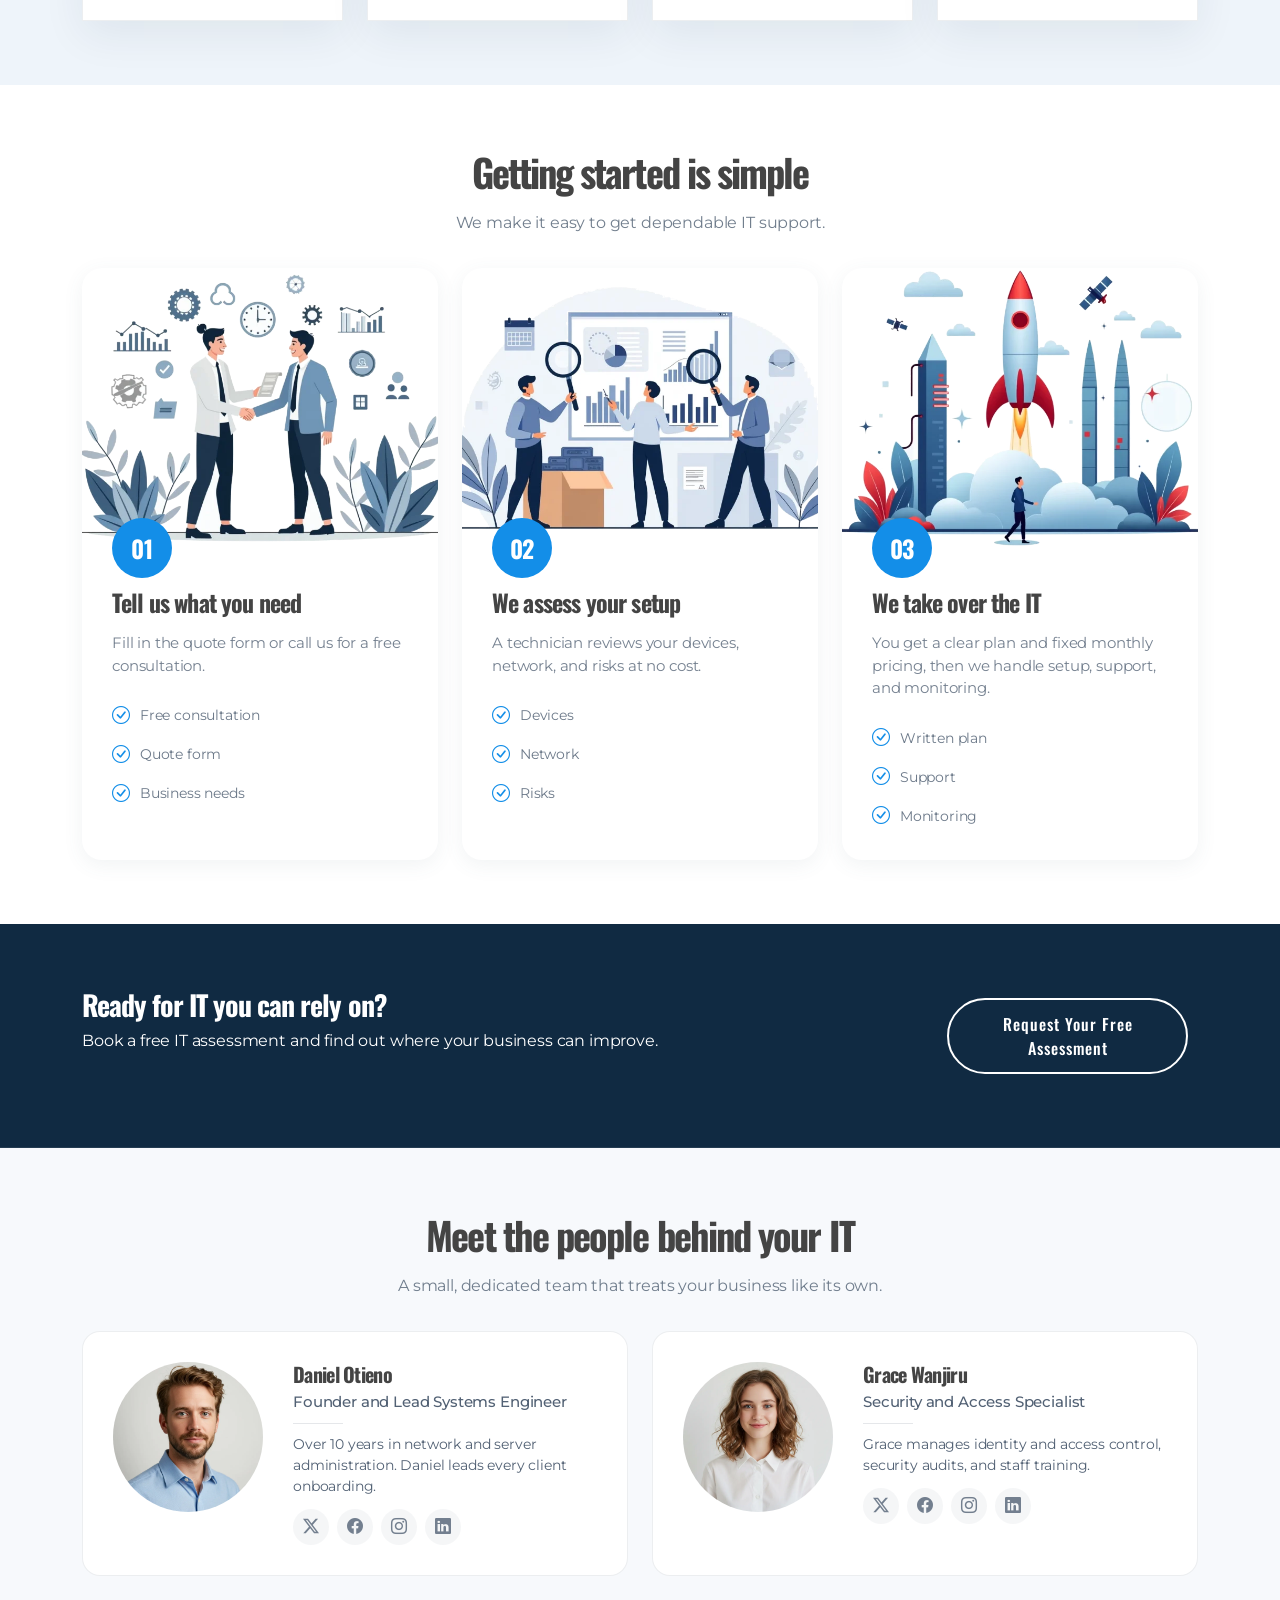
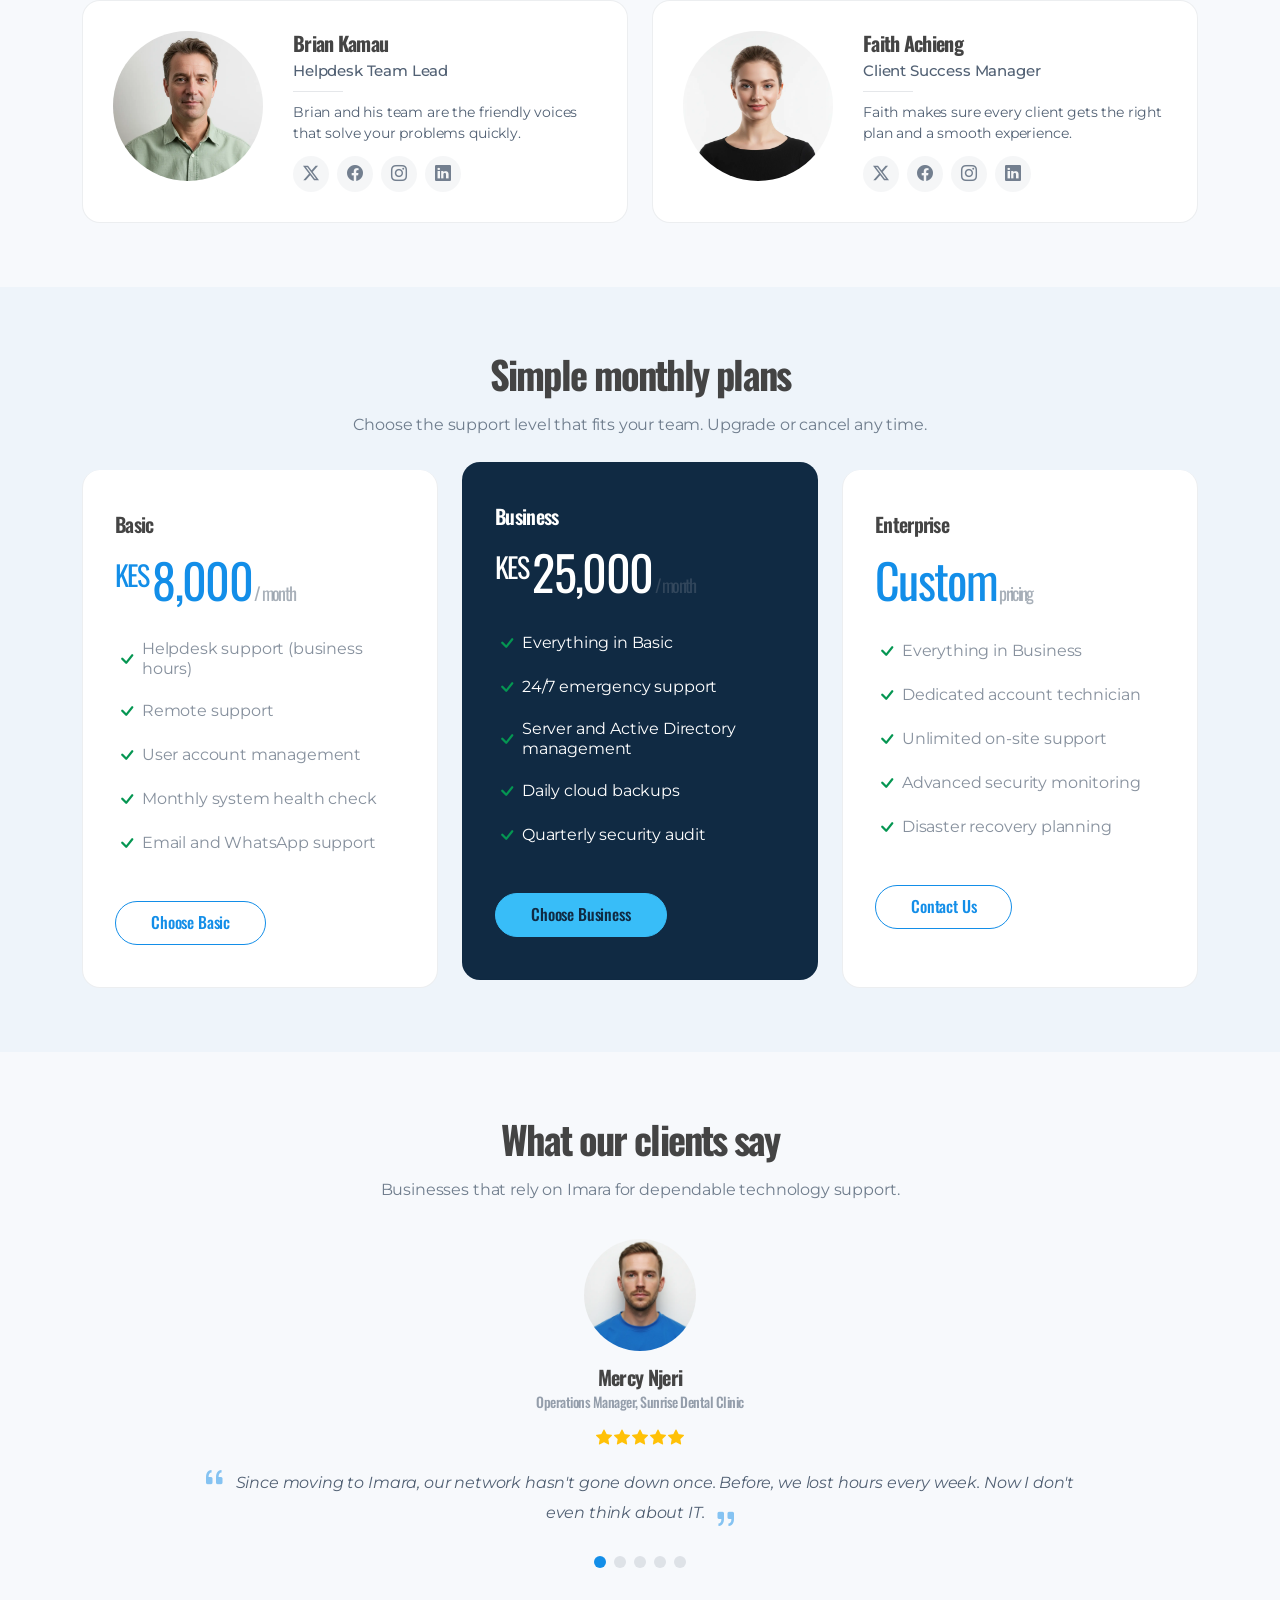
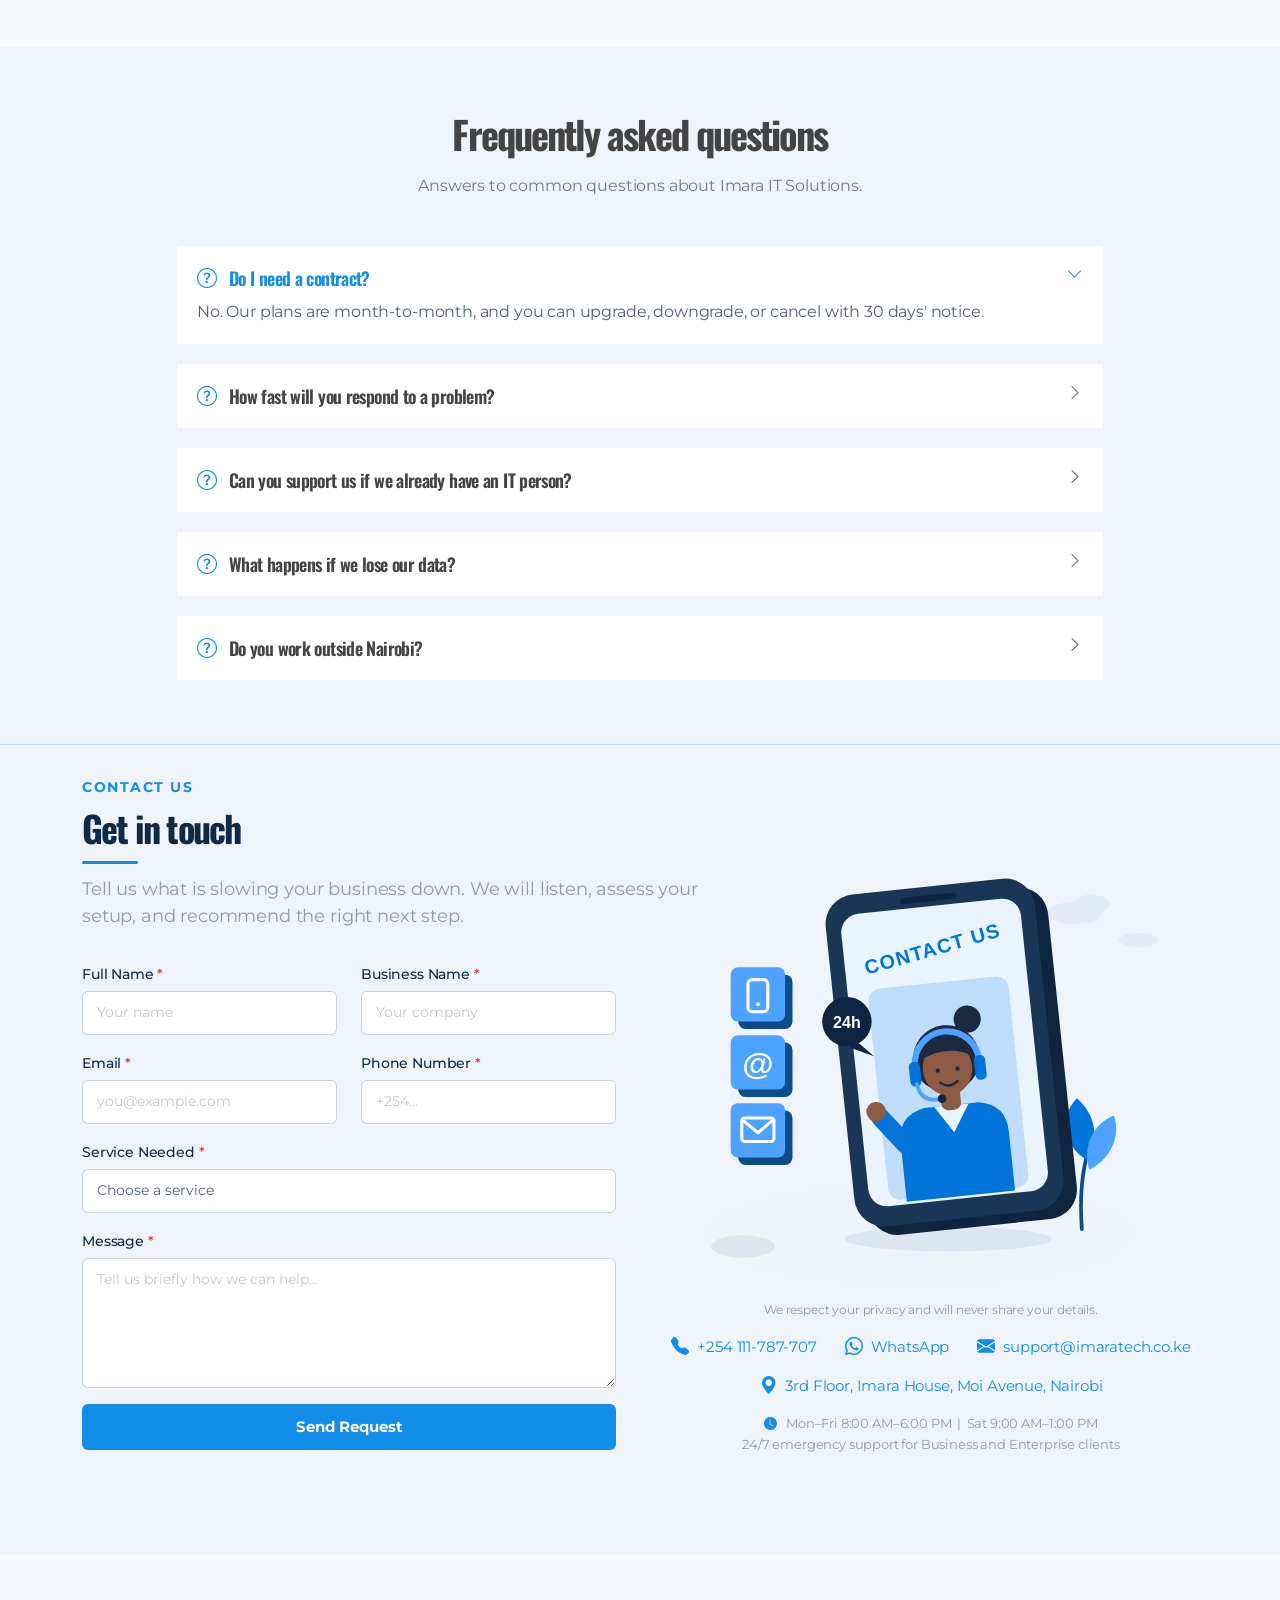
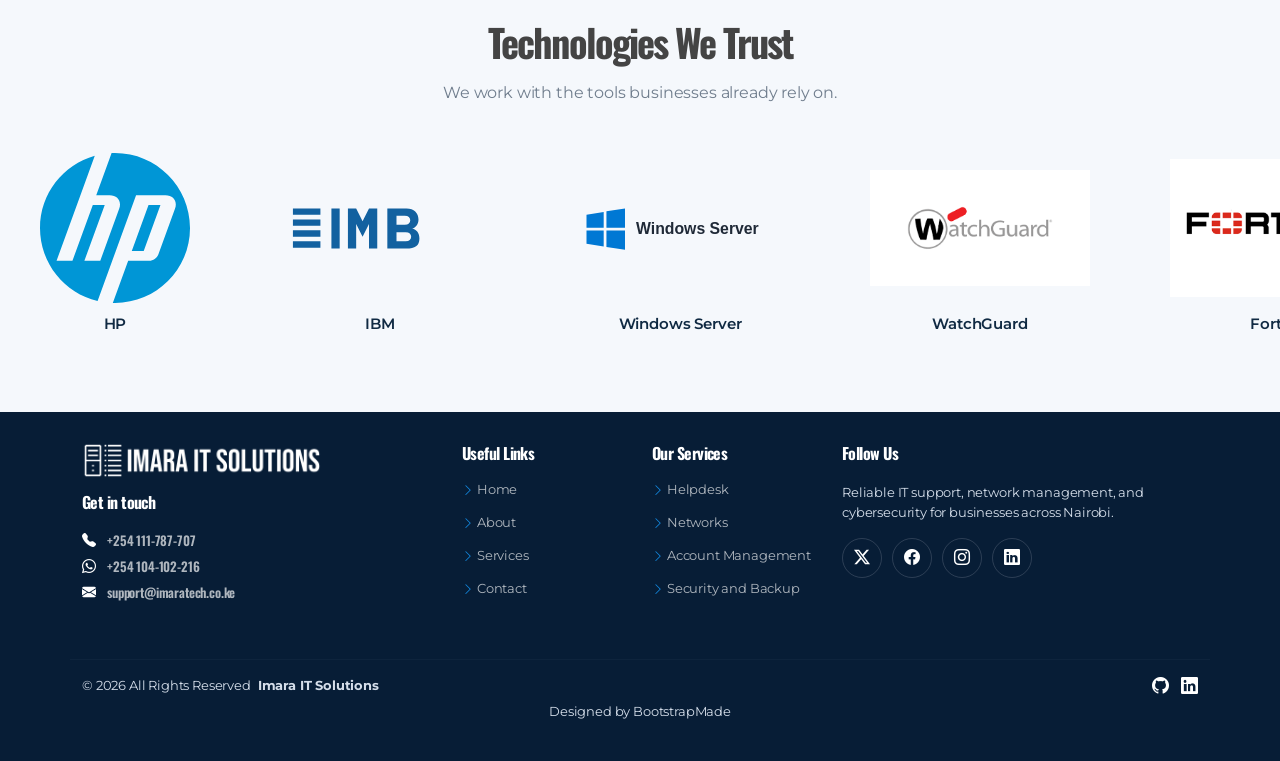
==== commit 483865e3: "weeell" ====
--- a/index.html
+++ b/index.html
@@ -1182,7 +1182,7 @@
 
         <p class="contact-hours">
           <i class="bi bi-clock-fill"></i>
-          Mon–Fri 8:00 AM–6:00 PM &nbsp;|&nbsp; Sat 9:00 AM–1:00 PM  <br> 24/7 emergency support for Business and Enterprise clients
+          Mon–Fri 8:00 AM–6:00 PM &nbsp;|&nbsp; Sat 9:00 AM–1:00 PM <br> 24/7 emergency support for Business and Enterprise clients
         </p>
       </div>
 
--- a/assets/css/main.css
+++ b/assets/css/main.css
@@ -24,7 +24,7 @@
   --background-color: #f7f9fc;
   --default-color: #526174;
   --heading-color: #102a43;
-  --accent-color: #1d78a8;
+  --accent-color: #138ee8;
   --surface-color: #ffffff; /* The surface color is used as a background of boxed elements within sections, such as cards, icon boxes, or other elements that require a visual separation from the global background. */
   --contrast-color: #ffffff; /* Contrast color for text, ensuring readability against backgrounds of accent, heading, or default colors. */
 }
@@ -32,11 +32,11 @@
 /* Nav Menu Colors - The following color variables are used specifically for the navigation menu. They are separate from the global colors to allow for more customization options */
 :root {
   --nav-color: #ffffff;  /* The default color of the main navmenu links */
-  --nav-hover-color: #6b9db5; /* Applied to main navmenu links when they are hovered over or active */
+  --nav-hover-color: #47b2e4; /* Applied to main navmenu links when they are hovered over or active */
   --nav-mobile-background-color: #ffffff; /* Used as the background color for mobile navigation menu */
   --nav-dropdown-background-color: #ffffff; /* Used as the background color for dropdown items that appear when hovering over primary navigation items */
   --nav-dropdown-color: #444444; /* Used for navigation links of the dropdown items in the navigation menu. */
-  --nav-dropdown-hover-color: #6b9db5; /* Similar to --nav-hover-color, this color is applied to dropdown navigation links when they are hovered over. */
+  --nav-dropdown-hover-color: #47b2e4; /* Similar to --nav-hover-color, this color is applied to dropdown navigation links when they are hovered over. */
 }
 
 /* Color Presets - These classes override global colors when applied to any section or element, providing reuse of the sam color scheme. */
@@ -868,7 +868,7 @@
   --heading-color: #ffffff;
   color: var(--default-color);
   background-color: var(--background-color);
-  background-image: none;
+  background-image: radial-gradient(circle at 85% 20%, rgba(71, 178, 228, 0.25), transparent 38%);
   padding: 150px 0 70px;
   position: relative;
 }
@@ -3330,7 +3330,7 @@
 
 .equipment-note-inner {
   align-items: center;
-  background: var(--surface-color);
+  background: linear-gradient(135deg, var(--surface-color), color-mix(in srgb, var(--accent-color), white 94%));
   border: 1px solid color-mix(in srgb, var(--accent-color), transparent 78%);
   border-radius: 20px;
   box-shadow: 0 18px 45px color-mix(in srgb, var(--heading-color), transparent 90%);
@@ -3469,7 +3469,7 @@
 .index-page .header,
 .index-page.scrolled .header,
 body:not(.index-page) .header {
-  --background-color: #102a43;
+  --background-color: rgba(16, 42, 67, 0.94);
 }
 
 .header .logo img {
@@ -3480,7 +3480,7 @@
 .header .btn-getstarted,
 .header .btn-getstarted:focus {
   background: var(--accent-color);
-  box-shadow: none;
+  box-shadow: 0 8px 20px rgba(19, 142, 232, 0.24);
   font-weight: 600;
 }
 
@@ -3530,7 +3530,10 @@
 }
 
 .hero {
-  background: #102a43;
+  background:
+    radial-gradient(circle at 85% 22%, rgba(56, 196, 255, 0.26), transparent 28%),
+    radial-gradient(circle at 54% 92%, rgba(19, 142, 232, 0.2), transparent 34%),
+    #102a43;
   min-height: 88vh;
   padding: 150px 0 90px;
 }
@@ -3562,7 +3565,7 @@
 
 .hero .btn-get-started {
   background: #38bdf8;
-  box-shadow: 0 4px 12px rgba(16, 42, 67, 0.18);
+  box-shadow: 0 14px 28px rgba(56, 189, 248, 0.22);
   font-weight: 700;
 }
 
@@ -3573,7 +3576,7 @@
 }
 
 .hero .hero-img img {
-  filter: none;
+  filter: drop-shadow(0 28px 40px rgba(0, 0, 0, 0.3));
 }
 
 .clients,
@@ -3743,7 +3746,8 @@
 }
 
 .index-page .hero::after {
-  background-image: none;
+  background-image: linear-gradient(rgba(255, 255, 255, 0.06) 1px, transparent 1px), linear-gradient(90deg, rgba(255, 255, 255, 0.06) 1px, transparent 1px);
+  background-size: 44px 44px;
   content: "";
   inset: 0;
   opacity: 0.35;
@@ -3822,7 +3826,7 @@
 
 .index-page .about .about-copy > p:first-of-type {
   color: var(--heading-color);
-  font-size: clamp(16.5px, 2vw, 21.5px);
+  font-size: clamp(14.5px, 1.8vw, 19.5px);
   line-height: 1.65;
 }
 
@@ -3937,7 +3941,7 @@
 }
 
 .equipment-page .equipment-card > img {
-  background: #edf2f5;
+  background: linear-gradient(145deg, #f8fbff, #edf5fb);
   height: 220px;
 }
 
@@ -3981,7 +3985,9 @@
 }
 
 .page-title {
-  background: #102a43;
+  background:
+    radial-gradient(circle at 85% 20%, rgba(56, 189, 248, 0.18), transparent 30%),
+    #102a43;
   color: #ffffff;
   padding: 110px 0 62px;
 }
@@ -4959,7 +4965,7 @@
   top: 80px;
   bottom: 0;
   width: 2px;
-  background: #c4d2da;
+  background: linear-gradient(to bottom, color-mix(in srgb, var(--accent-color), transparent 40%), color-mix(in srgb, var(--accent-color), transparent 90%));
   z-index: 0;
 }
 
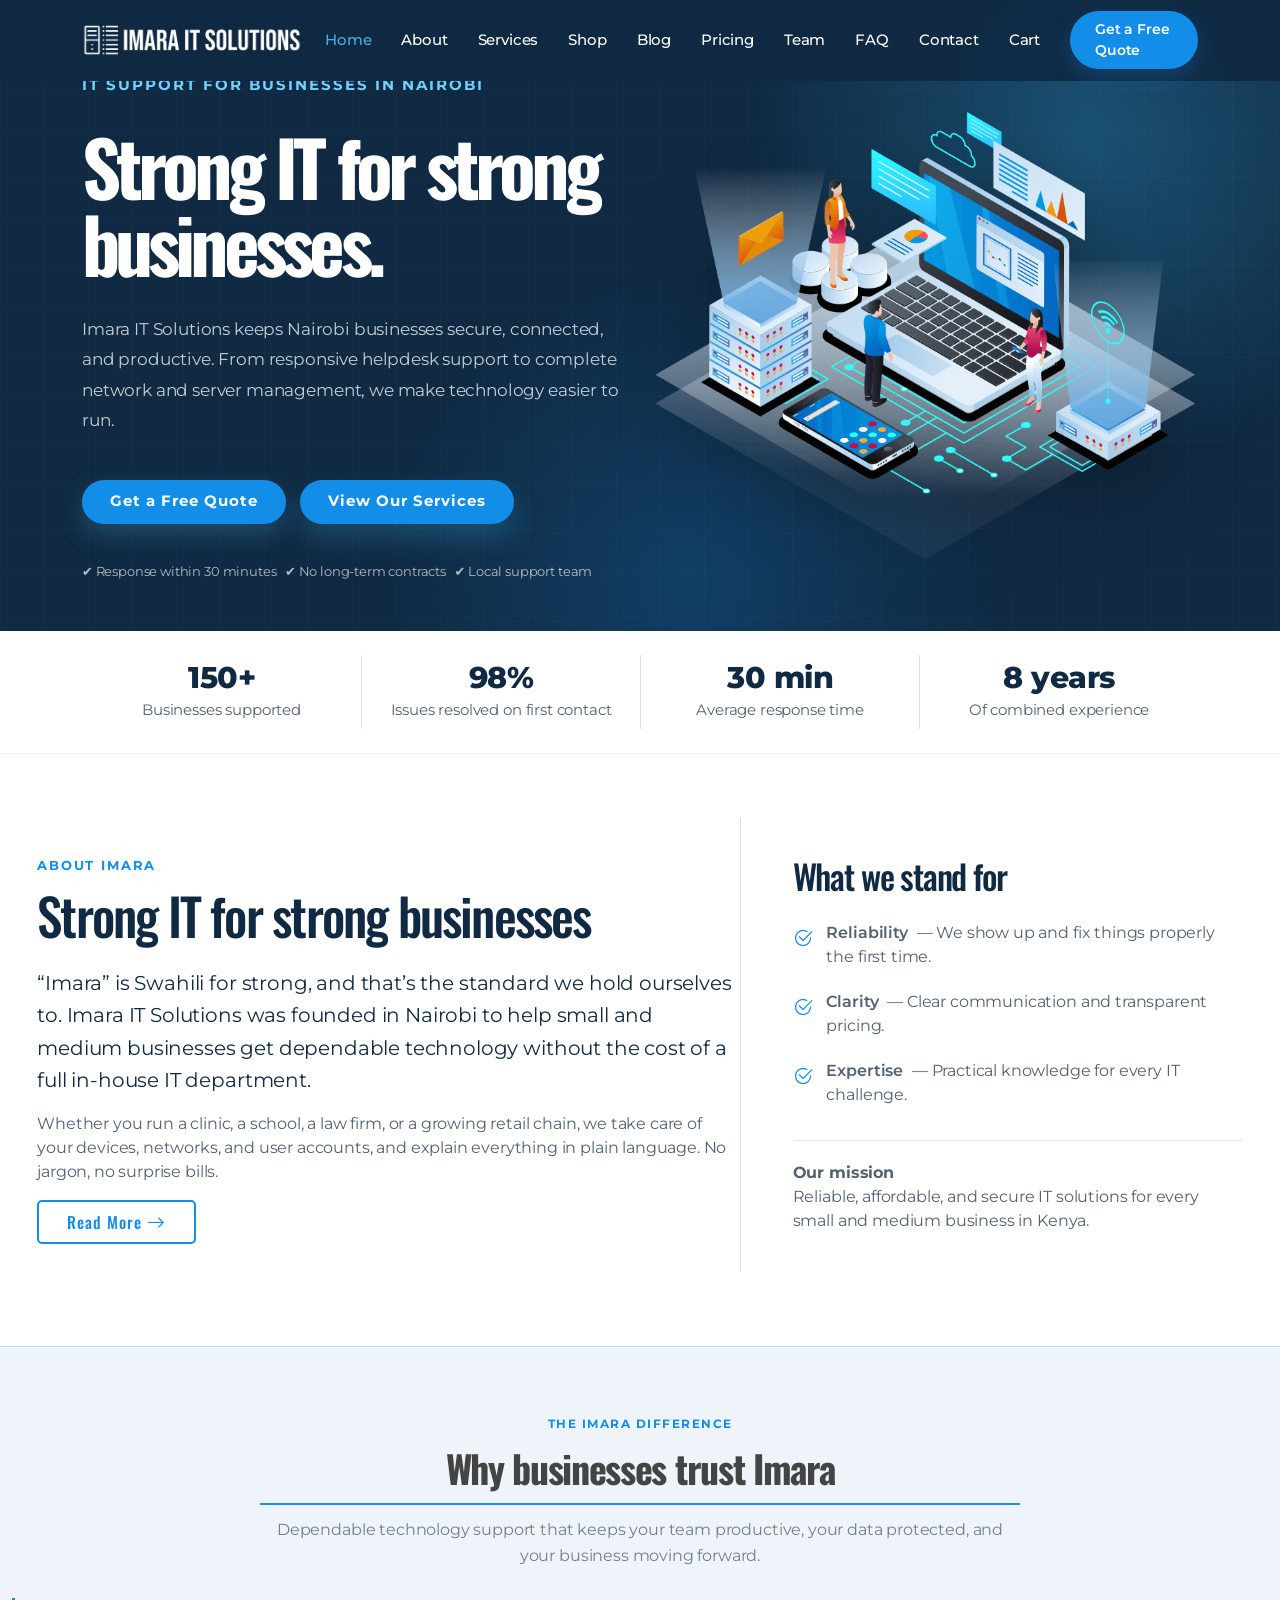
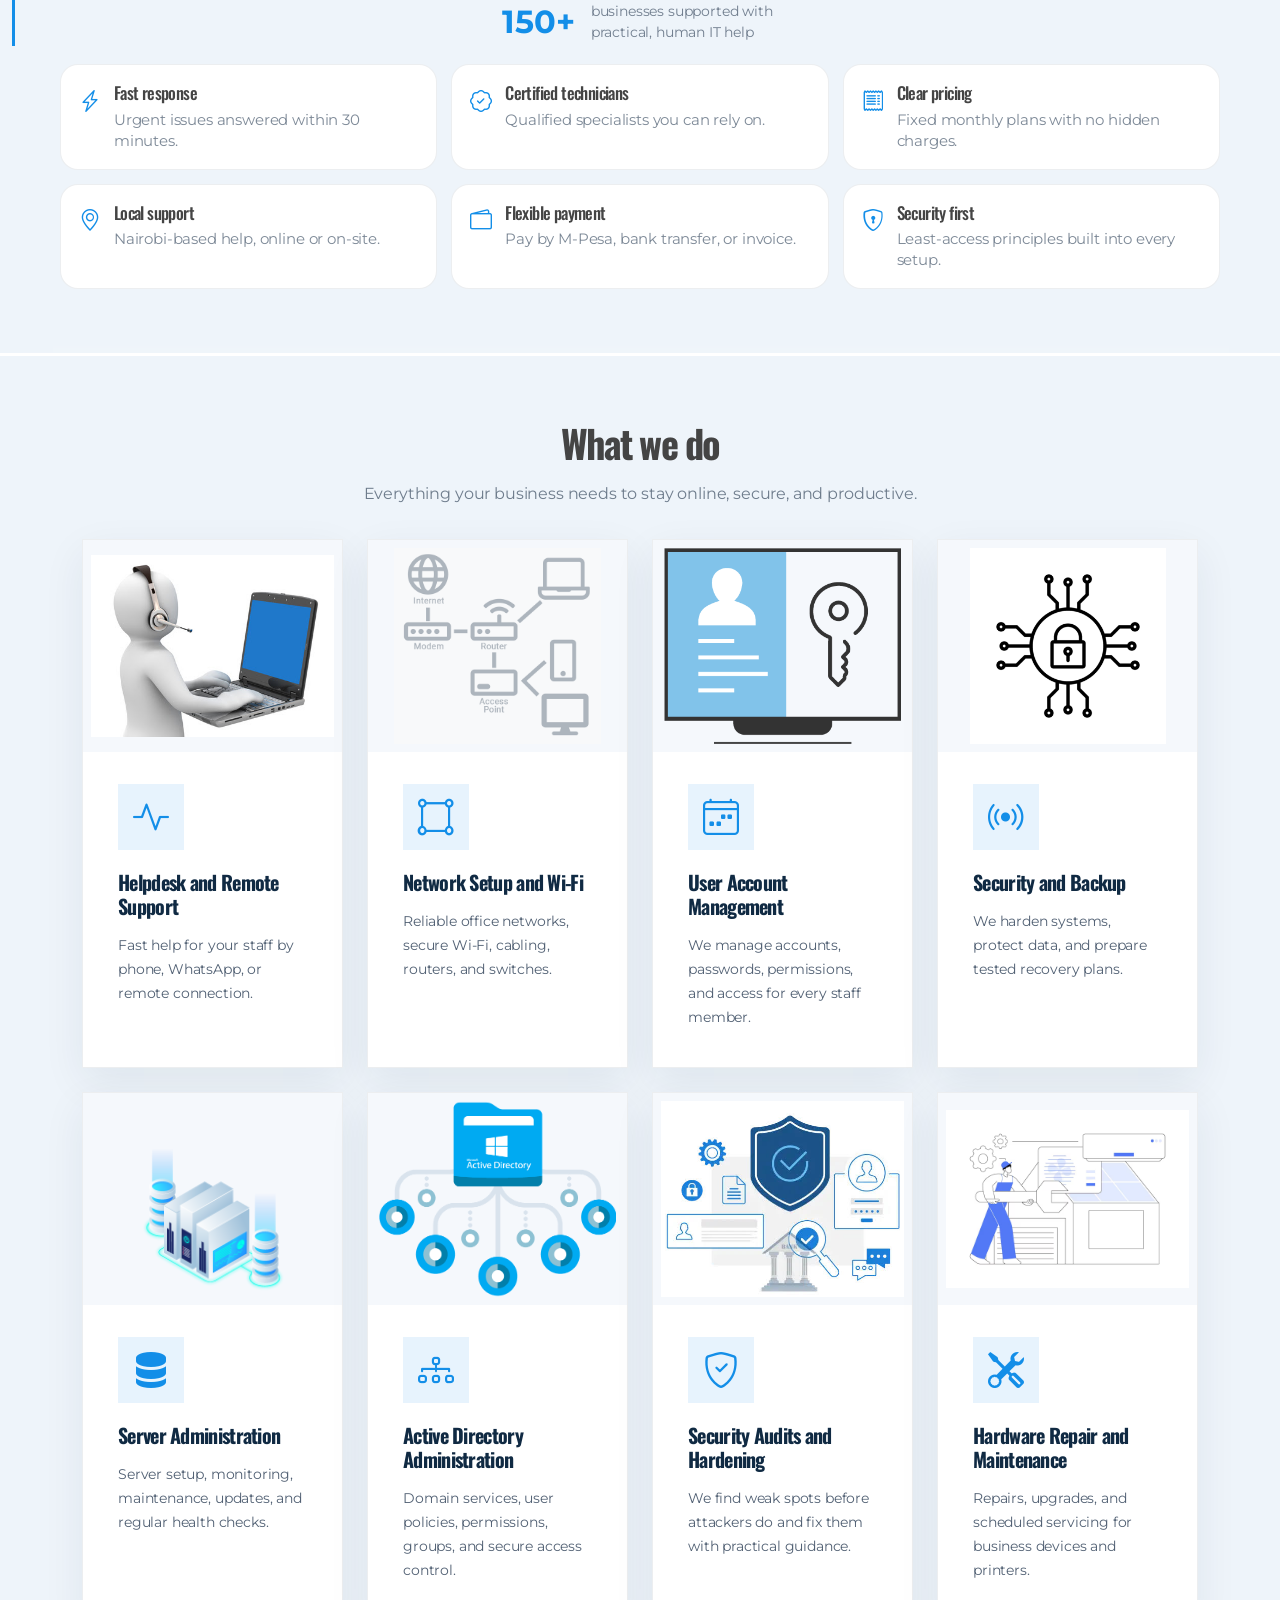
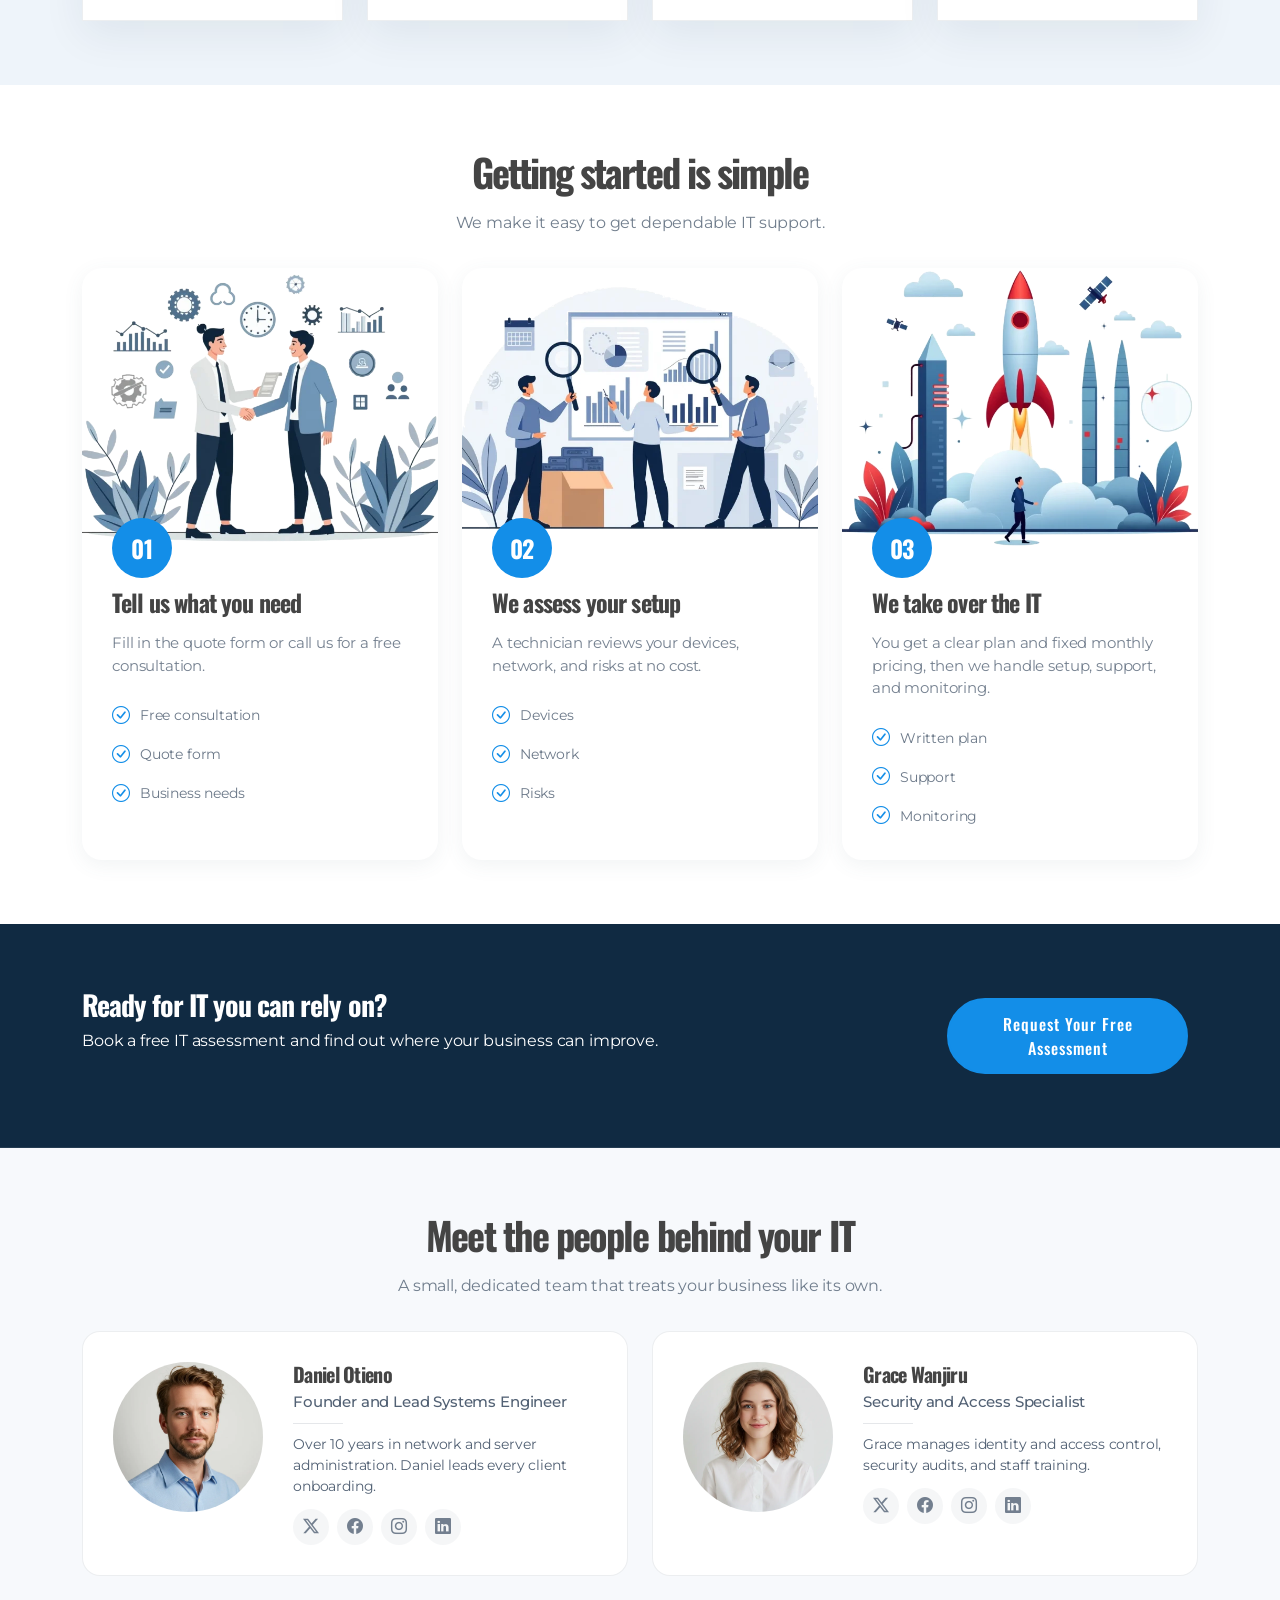
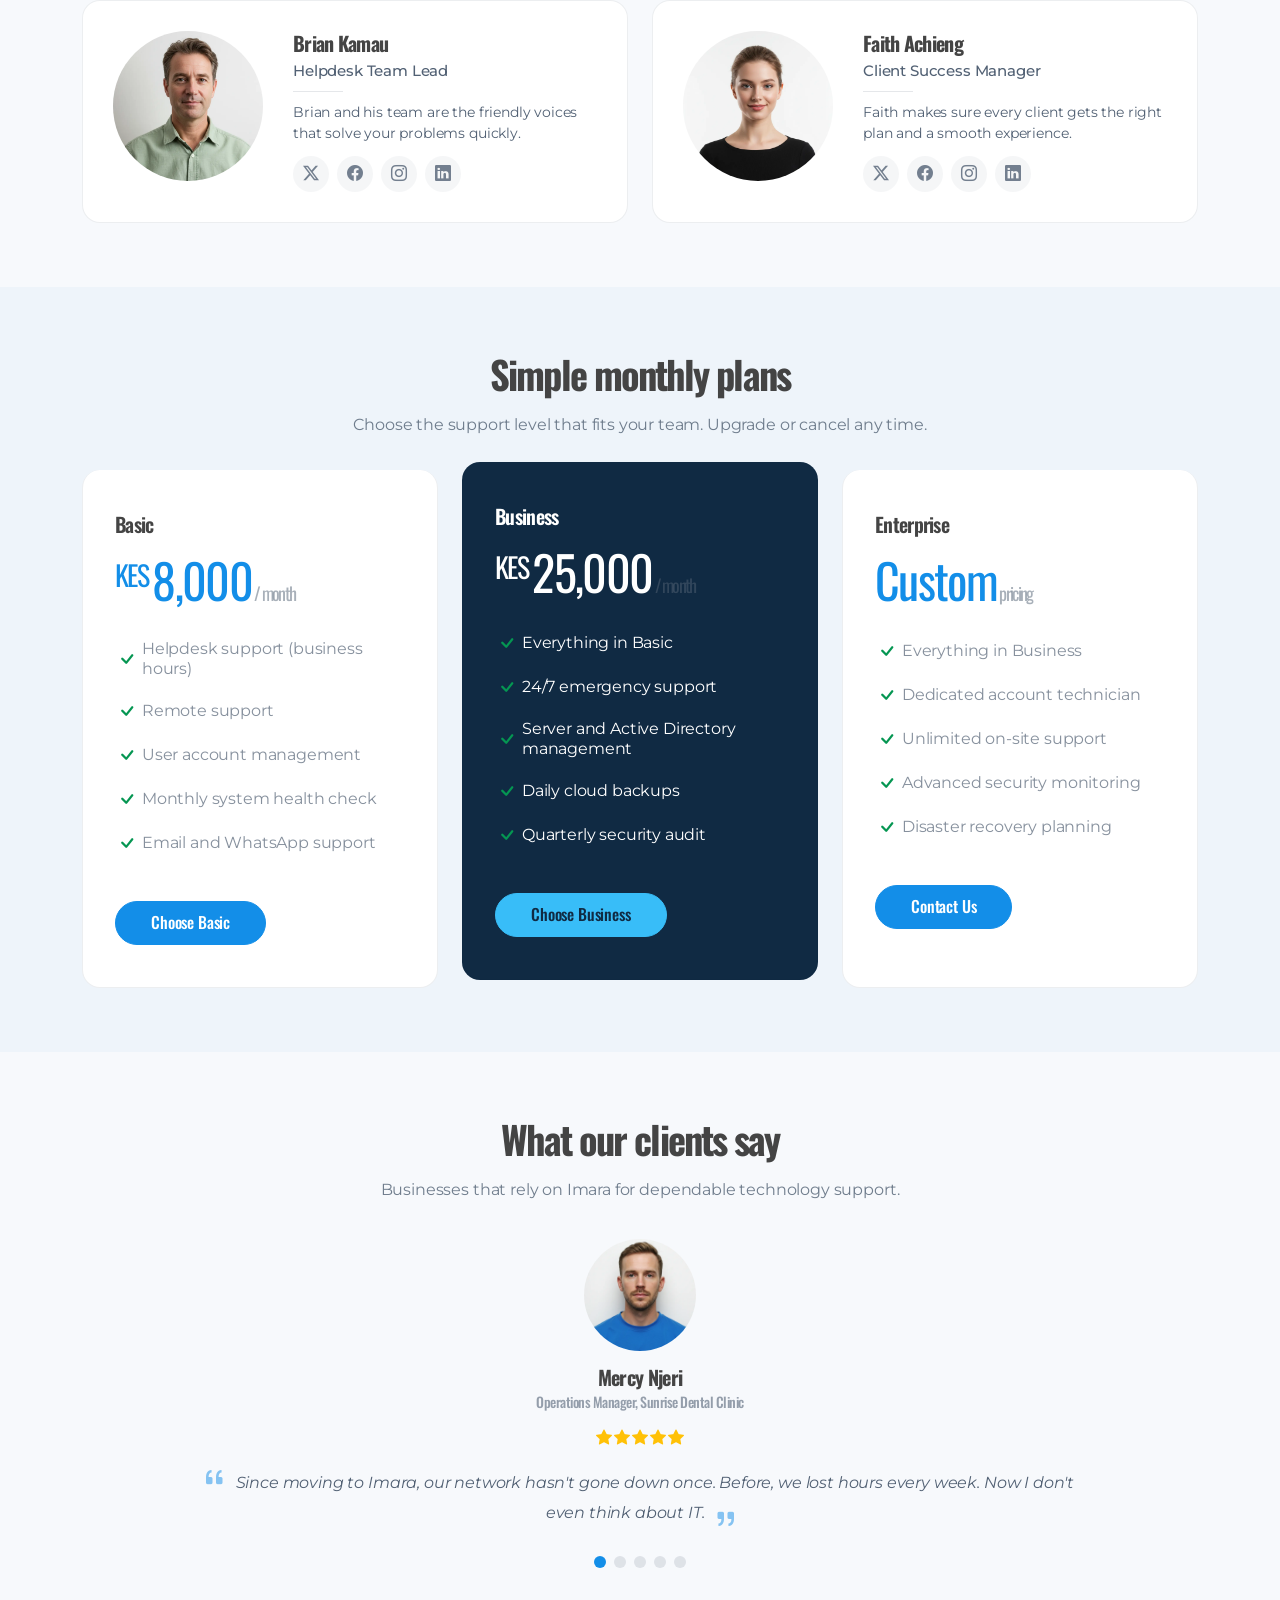
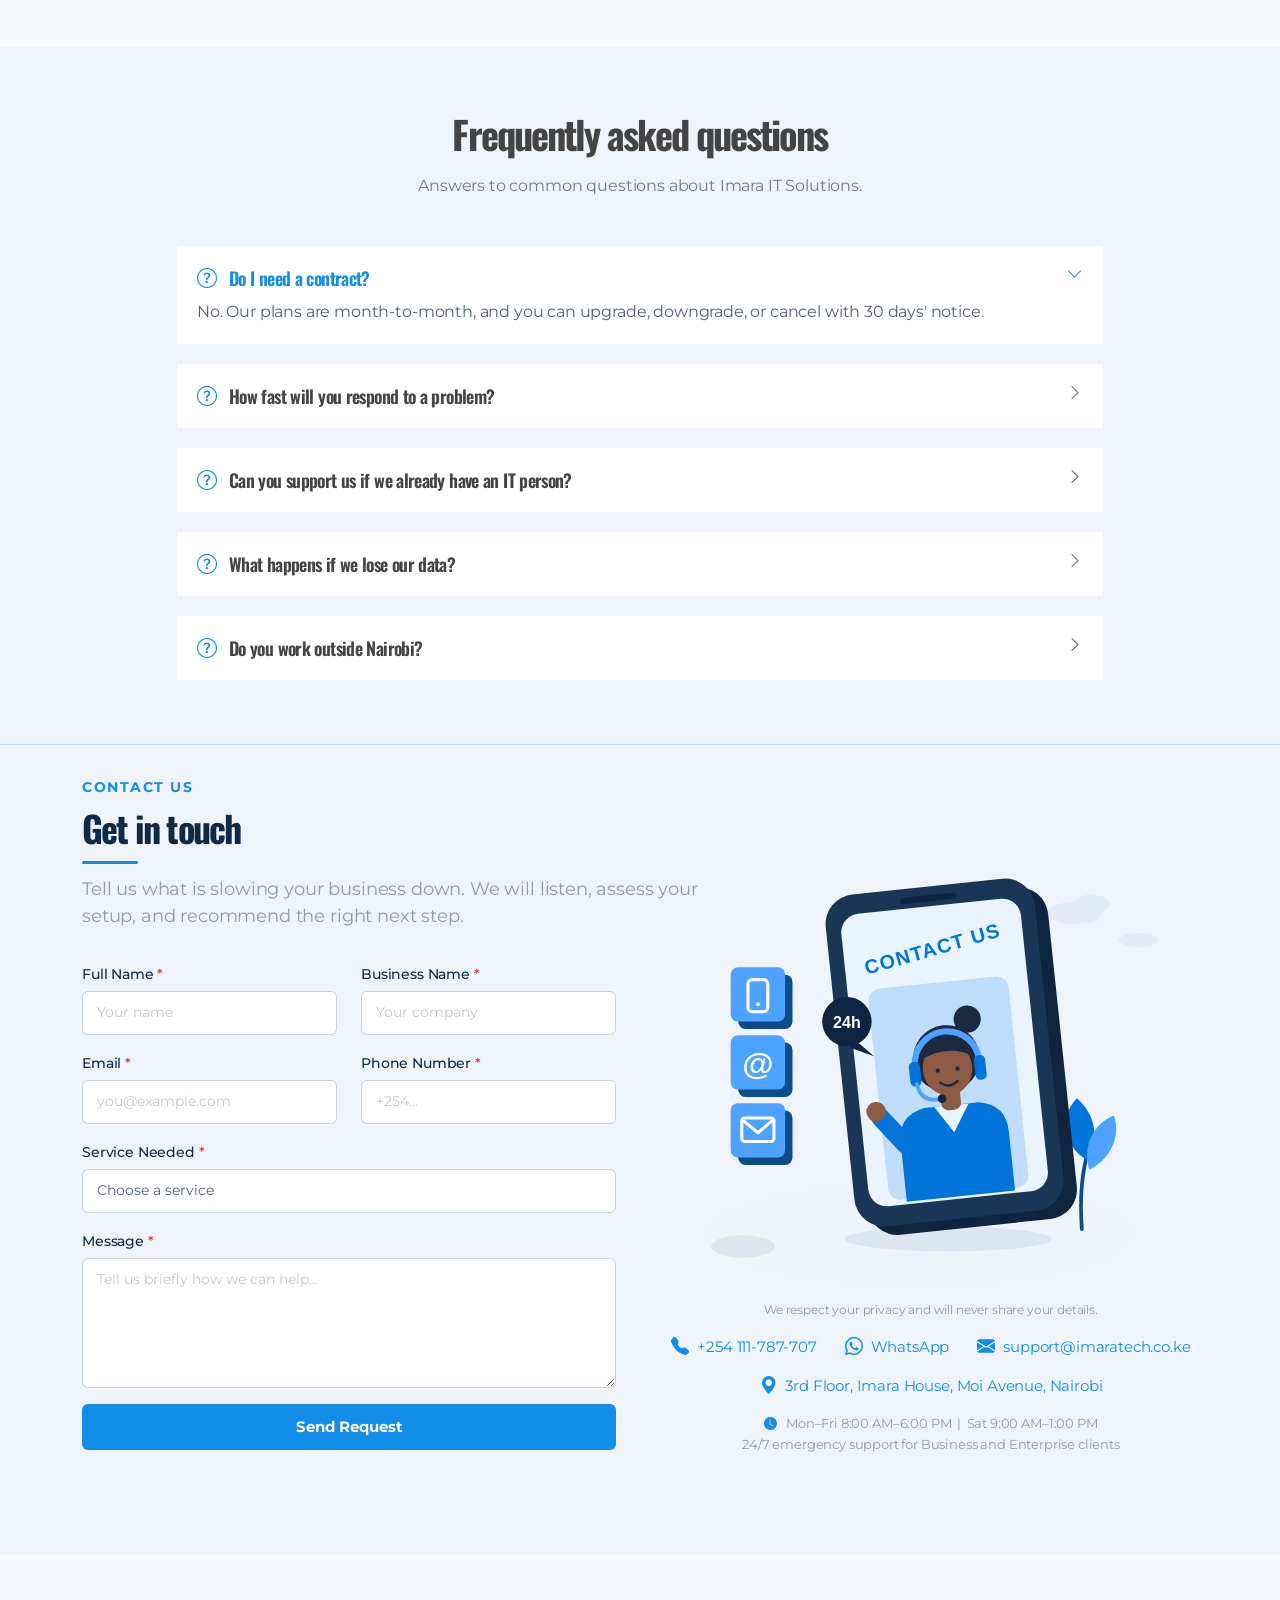
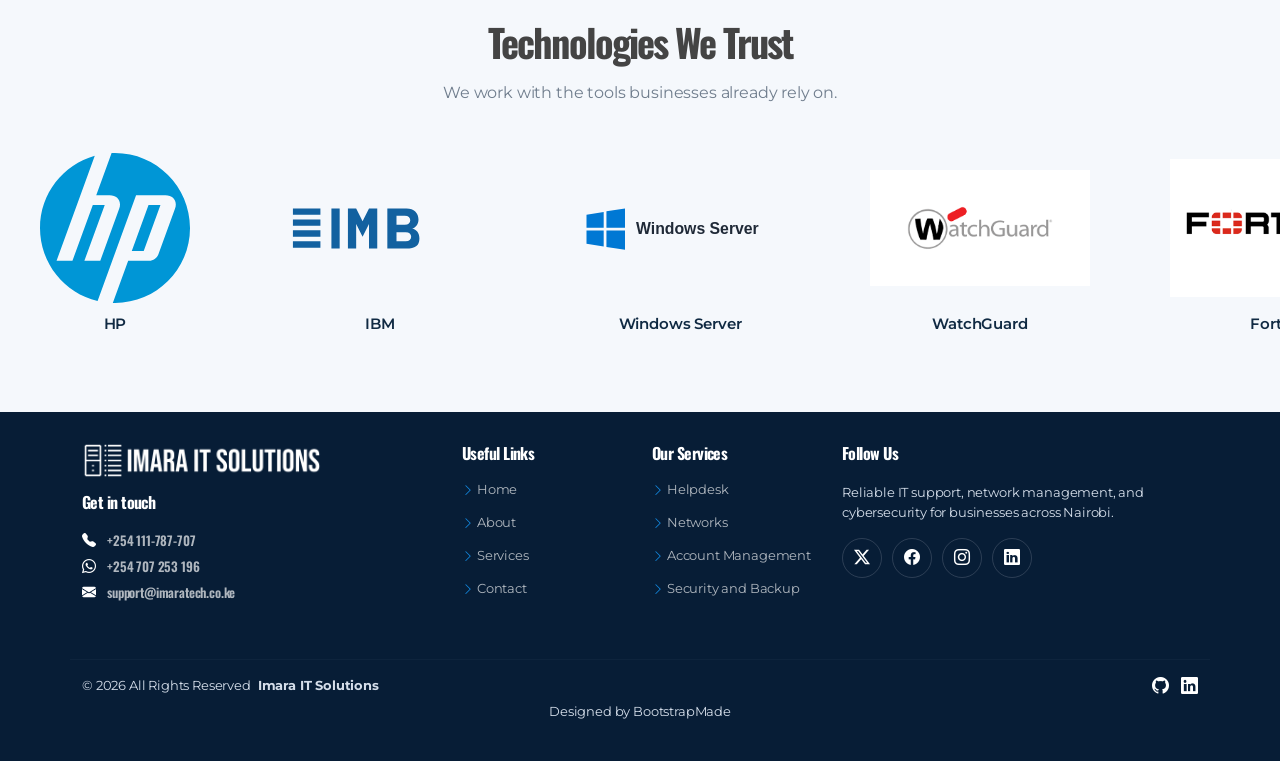
==== commit 7fa96289: "contact page made" ====
--- a/index.html
+++ b/index.html
@@ -1175,7 +1175,7 @@
 
         <ul class="contact-info">
           <li><i class="bi bi-telephone-fill"></i><a href="tel:+254111787707">+254 111-787-707</a></li>
-          <li><i class="bi bi-whatsapp"></i><a href="https://wa.me/254104102216">WhatsApp</a></li>
+          <li><i class="bi bi-whatsapp"></i><a href="https://wa.me/254707253196">WhatsApp</a></li>
           <li><i class="bi bi-envelope-fill"></i><a href="mailto:support@imaratech.co.ke">support@imaratech.co.ke</a></li>
           <li><i class="bi bi-geo-alt-fill"></i><span>3rd Floor, Imara House, Moi Avenue, Nairobi</span></li>
         </ul>
@@ -1249,7 +1249,7 @@
           <div class="footer-contact pt-3">
             <h4>Get in touch</h4>
             <p><i class="bi bi-telephone-fill"></i> <a href="tel:+254111787707">+254 111-787-707</a></p>
-            <p><i class="bi bi-whatsapp"></i> <a href="https://wa.me/254104102216" target="_blank" rel="noopener">+254 104-102-216</a></p>
+            <p><i class="bi bi-whatsapp"></i> <a href="https://wa.me/254707253196" target="_blank" rel="noopener">+254 707 253 196</a></p>
             <p><i class="bi bi-envelope-fill"></i> <a href="mailto:support@imaratech.co.ke">support@imaratech.co.ke</a></p>
           </div>
         </div>
--- a/assets/css/main.css
+++ b/assets/css/main.css
@@ -3907,6 +3907,52 @@
     padding-left: 0;
     padding-top: 32px;
   }
+
+  .index-page .about {
+    overflow: hidden;
+    padding: 38px 0;
+  }
+
+  .index-page .about .about-row {
+    --bs-gutter-x: 0;
+    margin-left: 0;
+    margin-right: 0;
+  }
+
+  .index-page .about .about-copy,
+  .index-page .about .about-details {
+    min-width: 0;
+    padding-bottom: 24px;
+    padding-top: 24px;
+    width: 100%;
+  }
+
+  .index-page .about .about-copy h2 {
+    font-size: clamp(28px, 8vw, 36px);
+    margin-bottom: 16px;
+  }
+
+  .index-page .about .about-copy > p:first-of-type,
+  .index-page .about .about-copy p,
+  .index-page .about .about-details p,
+  .index-page .about .about-details li {
+    font-size: 14px;
+    line-height: 1.6;
+  }
+
+  .index-page .about .about-details h3 {
+    font-size: 24px;
+    margin-bottom: 18px;
+  }
+
+  .index-page .about .about-details li {
+    gap: 8px;
+    margin-bottom: 12px;
+  }
+
+  .index-page .about .about-details li span {
+    min-width: 0;
+  }
 }
 
 /* Shop and product catalogue */
@@ -4479,6 +4525,87 @@
     background: var(--footer-navy);
     color: #fff;
     padding: 150px 0 64px;
+  }
+
+  .contact-page-title p {
+    color: rgba(255, 255, 255, .86);
+    margin: 18px auto 0;
+    max-width: 680px;
+  }
+
+  .contact-section .section-title {
+    margin-bottom: 36px;
+  }
+
+  .contact-info-card {
+    margin-bottom: 16px;
+  }
+
+  .contact-info-card > i {
+    color: var(--accent-color);
+    font-size: 24px;
+  }
+
+  .contact-info-card p {
+    margin-bottom: 0;
+  }
+
+  .contact-action {
+    border-radius: 50px;
+    font-weight: 700;
+    padding: 12px 24px;
+  }
+
+  .contact-submit {
+    background-color: var(--accent-color);
+    border-color: var(--accent-color);
+    border-radius: 50px;
+    color: var(--contrast-color);
+    font-weight: 700;
+    padding: 12px 24px;
+  }
+
+  .contact-submit:hover,
+  .contact-submit:focus {
+    background-color: color-mix(in srgb, var(--accent-color), transparent 15%);
+    border-color: color-mix(in srgb, var(--accent-color), transparent 15%);
+    color: var(--contrast-color);
+  }
+
+  .contact-card > p {
+    margin-bottom: 24px;
+  }
+
+  .contact-form input,
+  .contact-form select,
+  .contact-form textarea {
+    background: var(--surface-color);
+    color: var(--default-color);
+    width: 100%;
+  }
+
+  .contact-form textarea {
+    min-height: 140px;
+  }
+
+  .contact-form .sent-message {
+    background: #059652;
+    border-radius: 8px;
+    color: #fff;
+    margin: 0;
+    padding: 12px;
+  }
+
+  .contact-map .section-title {
+    margin-bottom: 24px;
+  }
+
+  .contact-faq {
+    max-width: 900px;
+  }
+
+  .contact-faq .section-title {
+    margin-bottom: 32px;
   }
 
   .contact-card {
@@ -5457,6 +5584,62 @@
   transform: translateY(-2px);
 }
 
+/* Shared action button color */
+.btn,
+.header .btn-getstarted,
+.hero .btn-get-started,
+.call-to-action .cta-btn,
+.pricing .buy-btn,
+.subscribe .cta-form .btn,
+.equipment-note-action,
+.equipment-card .product-order,
+.blog-comments .comment-actions .action-btn {
+  background-color: var(--accent-color);
+  border-color: var(--accent-color);
+  color: var(--contrast-color);
+}
+
+.btn:hover,
+.header .btn-getstarted:hover,
+.header .btn-getstarted:focus:hover,
+.hero .btn-get-started:hover,
+.call-to-action .cta-btn:hover,
+.pricing .buy-btn:hover,
+.subscribe .cta-form .btn:hover,
+.equipment-note-action:hover,
+.equipment-card .product-order:hover,
+.blog-comments .comment-actions .action-btn:hover {
+  background-color: color-mix(in srgb, var(--accent-color), transparent 15%);
+  border-color: color-mix(in srgb, var(--accent-color), transparent 15%);
+  color: var(--contrast-color);
+}
+
+#whatsapp {
+  background-color: #198754;
+  border-color: #198754;
+  color: #ffffff;
+}
+
+.contact-action {
+  background-color: #198754;
+  border-color: #198754;
+  color: #ffffff;
+}
+
+.contact-action:hover,
+.contact-action:focus {
+  background-color: #146c43;
+  border-color: #146c43;
+  color: #ffffff;
+}
+
+#whatsapp:hover,
+#whatsapp:focus {
+  background-color: #157347;
+  border-color: #146c43;
+  color: #ffffff;
+}
+
 @media (max-width: 768px) {
   .error-404 {
     padding: 60px 0;
@@ -5668,4 +5851,122 @@
   padding-left: 5px;
   color: color-mix(in srgb, var(--default-color), transparent 60%);
   font-size: 14px;
-}+}
+
+/* Mobile layout safeguards */
+html,
+body {
+  max-width: 100%;
+  overflow-x: hidden;
+}
+
+img,
+svg,
+video {
+  max-width: 100%;
+}
+
+.header .logo img,
+.footer-logo img {
+  height: auto;
+  image-rendering: auto;
+  object-fit: contain;
+}
+
+@media (max-width: 767px) {
+  .header {
+    padding: 8px 0;
+  }
+
+  .header .container,
+  .header .container-fluid,
+  .header .container-xl {
+    gap: 8px;
+    min-width: 0;
+    padding-left: 16px;
+    padding-right: 16px;
+  }
+
+  .header .logo {
+    min-width: 0;
+  }
+
+  .header .logo img {
+    max-height: 42px;
+    max-width: min(145px, 42vw);
+  }
+
+  .header .btn-getstarted {
+    font-size: 11px;
+    margin-left: auto;
+    margin-right: 0;
+    padding: 7px 10px;
+  }
+
+  .mobile-nav-toggle {
+    font-size: 26px;
+    margin-right: 0;
+  }
+
+  .navmenu ul {
+    inset: 58px 12px 12px;
+  }
+
+  .navmenu a,
+  .navmenu a:focus {
+    font-size: 15px;
+    padding: 11px 14px;
+  }
+
+  .section-title h2 {
+    font-size: clamp(28px, 9vw, 40px);
+  }
+
+  .hero .d-flex {
+    align-items: stretch;
+    flex-direction: column;
+  }
+
+  .hero .btn-get-started {
+    text-align: center;
+    width: 100%;
+  }
+
+  .footer-logo img {
+    max-height: 48px;
+    max-width: min(200px, 70vw);
+  }
+
+  .table-responsive,
+  .product-tabs,
+  .cart-table {
+    max-width: 100%;
+    overflow-x: auto;
+  }
+
+  .equipment-note-inner {
+    padding: 22px 18px;
+  }
+
+  .equipment-note-action {
+    justify-content: center;
+    width: 100%;
+  }
+}
+
+@media (max-width: 420px) {
+  .header .logo img {
+    max-width: 125px;
+  }
+
+  .header .btn-getstarted {
+    font-size: 10px;
+    padding-left: 8px;
+    padding-right: 8px;
+  }
+
+  .footer .footer-top {
+    padding-left: 18px;
+    padding-right: 18px;
+  }
+}
